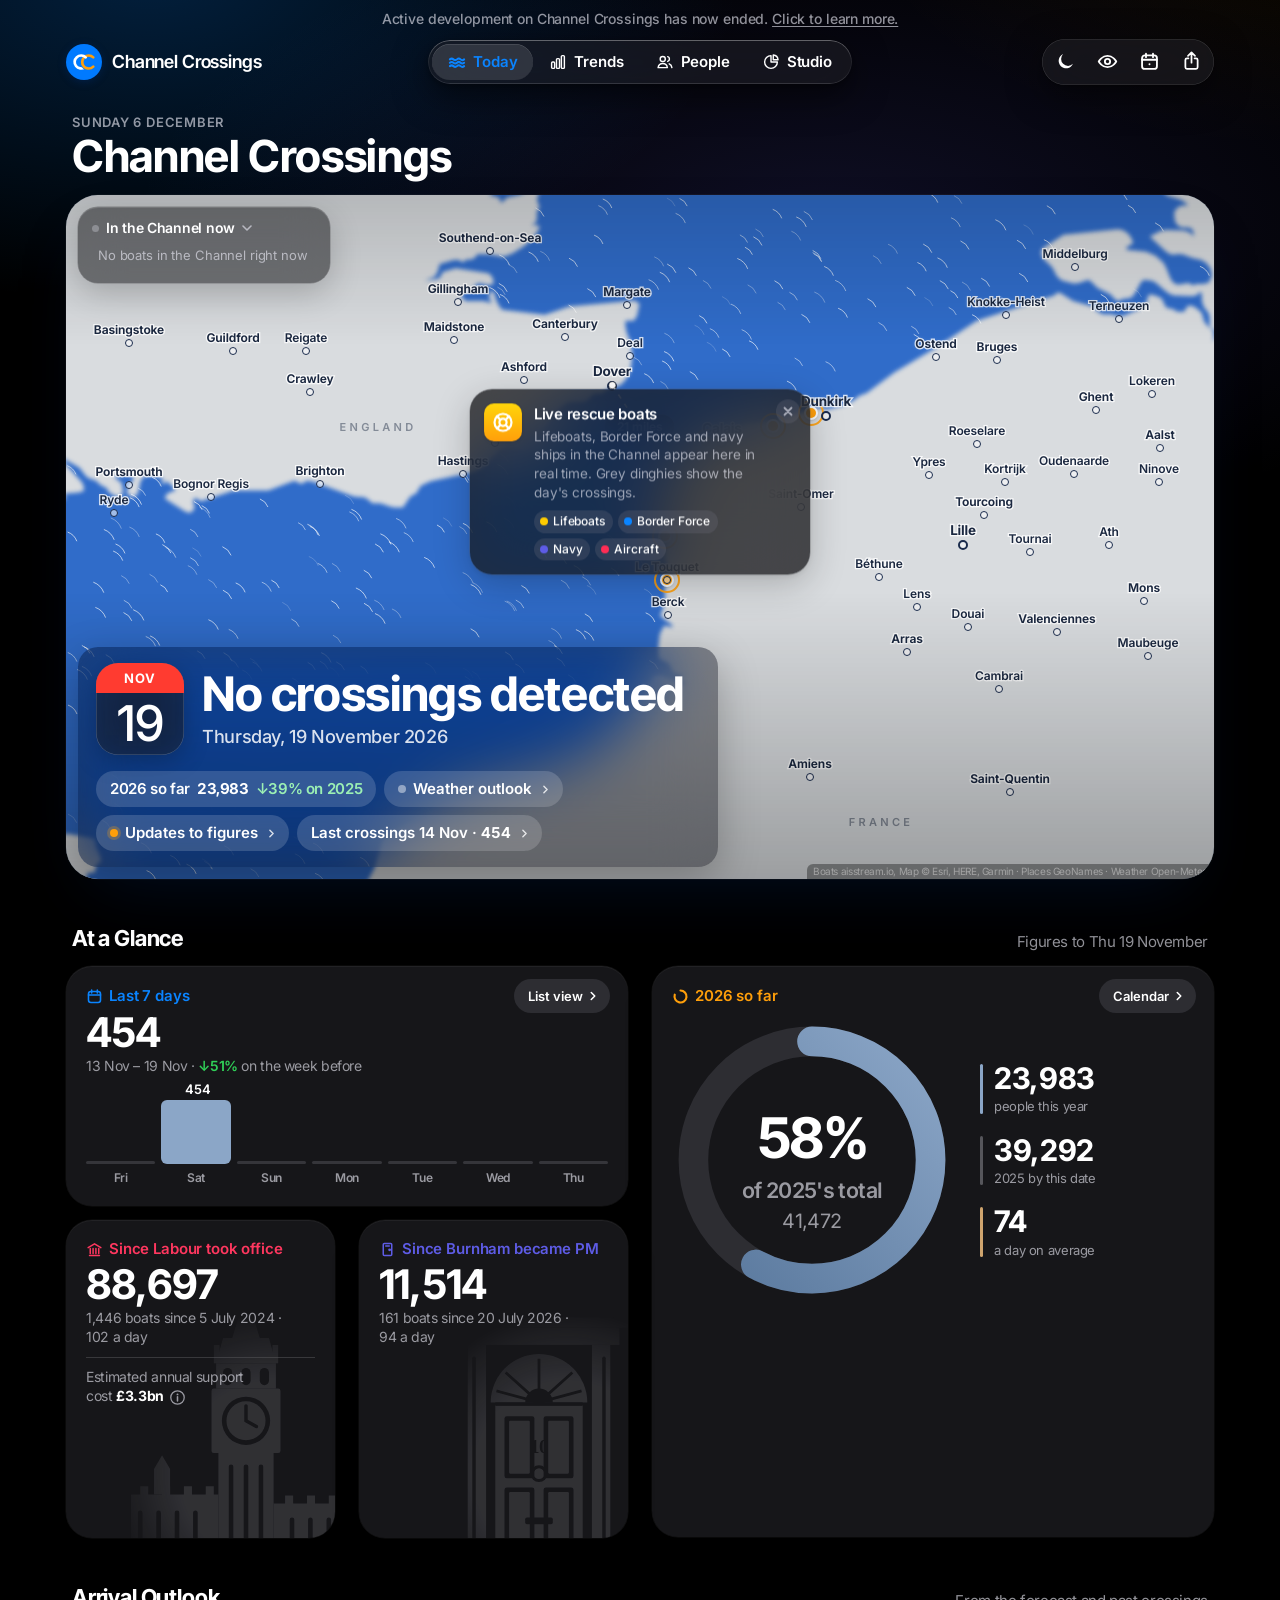
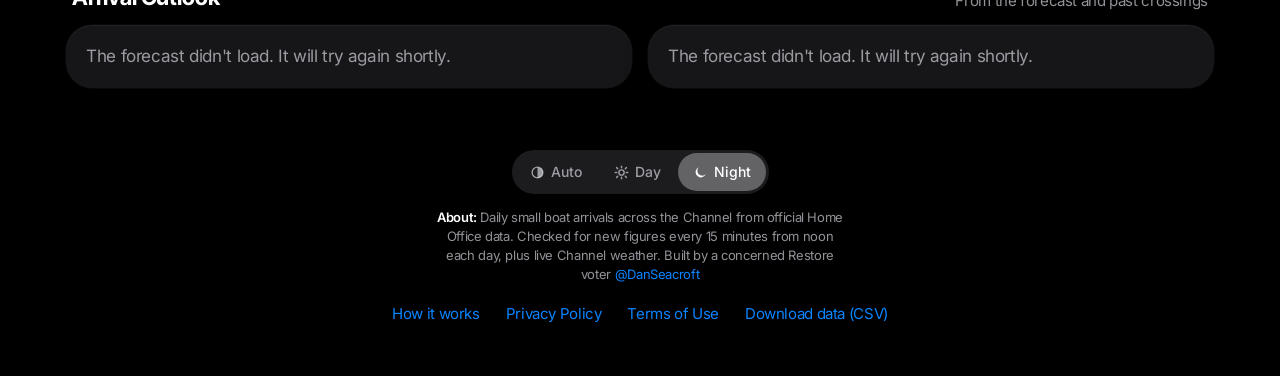
==== index.html @ 235b8d1e "Update crossing figures" ====
<!doctype html>
<html lang="en-GB">
<head>
<meta charset="utf-8">
<meta name="viewport" content="width=device-width,initial-scale=1,viewport-fit=cover">
<meta name="theme-color" content="#F2F2F7" media="(prefers-color-scheme: light)">
<meta name="theme-color" content="#000000" media="(prefers-color-scheme: dark)">
<script>/* Night is the default; Day or Auto only when chosen */
function ccTheme(t){var r=document.documentElement;if(t==="auto")r.removeAttribute("data-theme");else r.setAttribute("data-theme",t);
  var c=t==="auto"?null:(t==="light"?"#F2F2F7":"#000000");document.querySelectorAll('meta[name="theme-color"]').forEach(function(m){if(!m.dataset.c)m.dataset.c=m.content;m.content=c||m.dataset.c;});}
try{var t=localStorage.getItem("cc-theme");ccTheme(t==="light"||t==="auto"?t:"dark")}catch(e){ccTheme("dark")}</script>
<script>/* the figures start downloading straight away, while the rest of the page loads */
try{window.__data=fetch("data.json",{cache:"no-cache"}).then(function(r){if(!r.ok)throw 0;return r.json()});window.__data.catch(function(){})}catch(e){}</script>
<link rel="preload" href="vendor/leaflet/leaflet.js" as="script">
<link rel="preload" href="vendor/inter/inter-latin.woff2" as="font" type="font/woff2" crossorigin>
<link rel="preload" href="vendor/inter-tight/inter-tight-latin.woff2" as="font" type="font/woff2" crossorigin>
<meta name="description" content="No small boat crossings of the Channel were detected on Thu 19 November. 2026 so far: 23,983. Daily Home Office figures, a migrant tracker.">
<meta name="robots" content="max-image-preview:large">
<meta name="format-detection" content="telephone=no">
<meta name="mobile-web-app-capable" content="yes">
<meta name="apple-mobile-web-app-capable" content="yes">
<meta name="apple-mobile-web-app-status-bar-style" content="default">
<meta name="apple-mobile-web-app-title" content="Crossings">
<title>Channel Crossings: Small Boat Crossing Figures &amp; Migrant Tracker</title>
<!-- Link previews on X and other sites. If the domain changes, replace the address everywhere it appears (search for channelcrossings.world, here and in scripts/). -->
<meta property="og:type" content="website">
<meta property="og:site_name" content="Channel Crossings">
<meta property="og:title" content="Channel Crossings: daily small boat arrivals">
<meta property="og:description" content="How many people crossed the Channel in small boats yesterday? Daily Home Office figures, records and live Channel conditions.">
<meta property="og:url" content="https://channelcrossings.world/">
<meta property="og:image" content="https://channelcrossings.world/og-image.png?v=2026-11-19">
<meta property="og:image:width" content="1200">
<meta property="og:image:height" content="630">
<meta property="og:image:alt" content="Channel Crossings logo with the latest daily arrivals figure">
<meta name="twitter:card" content="summary_large_image">
<meta name="twitter:title" content="Channel Crossings: daily small boat arrivals">
<meta name="twitter:description" content="Daily Home Office figures for small boat arrivals, with records and live Channel conditions.">
<meta name="twitter:image" content="https://channelcrossings.world/og-image.png?v=2026-11-19">
<link rel="canonical" href="https://channelcrossings.world/">
<!-- Tells Google this page is a daily dataset. The dates are kept current by scripts/update.py -->
<script type="application/ld+json">
{"@context": "https://schema.org", "@type": "WebSite", "name": "Channel Crossings", "alternateName": "Channel Crossings Tracker", "url": "https://channelcrossings.world/", "inLanguage": "en-GB"}
</script>
<script type="application/ld+json">
{"@context": "https://schema.org", "@type": "Organization", "name": "Channel Crossings", "url": "https://channelcrossings.world/", "logo": "https://channelcrossings.world/icon-512.png"}
</script>
<script type="application/ld+json">
{
  "@context": "https://schema.org",
  "@type": "Dataset",
  "name": "Channel Crossings: daily small boat arrivals to the UK",
  "alternateName": ["Small boat crossing figures", "Channel migrant tracker"],
  "description": "Daily number of people detected crossing the English Channel to the UK in small boats, with boats and uncontrolled landings, from provisional Home Office figures since 2018. Updated every day.",
  "url": "https://channelcrossings.world/",
  "sameAs": "https://www.gov.uk/government/publications/migrants-detected-crossing-the-english-channel-in-small-boats",
  "isBasedOn": "https://www.gov.uk/government/publications/migrants-detected-crossing-the-english-channel-in-small-boats",
  "license": "https://www.nationalarchives.gov.uk/doc/open-government-licence/version/3/",
  "isAccessibleForFree": true,
  "keywords": ["small boat crossings", "Channel crossings", "small boat arrivals", "migrant crossings", "boat crossing figures", "English Channel", "small boats", "migration", "UK", "Home Office", "daily statistics"],
  "creator": {"@type": "Organization", "name": "Channel Crossings", "url": "https://channelcrossings.world/", "email": "x.chancrossings@gmail.com"},
  "temporalCoverage": "2018-01-01/2026-11-19",
  "spatialCoverage": "English Channel, United Kingdom",
  "dateModified": "2026-11-19",
  "distribution": [{"@type": "DataDownload", "encodingFormat": "text/csv", "contentUrl": "https://channelcrossings.world/data.csv"}]
}
</script>
<link rel="icon" href="favicon.svg" type="image/svg+xml">
<link rel="apple-touch-icon" href="apple-touch-icon.png">
<link rel="manifest" href="manifest.webmanifest">
<!-- start talking to the map, tile and weather servers straight away -->
<link rel="preconnect" href="https://server.arcgisonline.com">
<link rel="preconnect" href="https://api.open-meteo.com" crossorigin>
<link rel="preconnect" href="https://marine-api.open-meteo.com" crossorigin>
<!-- Leaflet 1.9.4's styles (only the parts this map uses), written into the page so the first paint never waits on a file -->
<style>
/* Inter for text and Inter Tight for headings and big figures (SIL Open Font License, vendor/): a Helvetica Now look on every device,
   with its spurless G and straight-legged R */
@font-face{font-family:Inter;font-style:normal;font-weight:100 900;font-display:swap;src:url(vendor/inter/inter-latin-ext.woff2) format("woff2");
  unicode-range:U+0100-02AF,U+0304,U+0308,U+0329,U+1E00-1E9F,U+1EF2-1EFF,U+2020,U+20A0-20AB,U+20AD-20C0,U+2113,U+2C60-2C7F,U+A720-A7FF}
@font-face{font-family:Inter;font-style:normal;font-weight:100 900;font-display:swap;src:url(vendor/inter/inter-latin.woff2) format("woff2");
  unicode-range:U+0000-00FF,U+0131,U+0152-0153,U+02BB-02BC,U+02C6,U+02DA,U+02DC,U+0304,U+0308,U+0329,U+2000-206F,U+2074,U+20AC,U+2122,U+2191,U+2193,U+2212,U+2215,U+FEFF,U+FFFD}
@font-face{font-family:"Inter Tight";font-style:normal;font-weight:100 900;font-display:swap;src:url(vendor/inter-tight/inter-tight-latin-ext.woff2) format("woff2");
  unicode-range:U+0100-02BA,U+02BD-02C5,U+02C7-02CC,U+02CE-02D7,U+02DD-02FF,U+0304,U+0308,U+0329,U+1D00-1DBF,U+1E00-1E9F,U+1EF2-1EFF,U+2020,U+20A0-20AB,U+20AD-20C4,U+2113,U+2C60-2C7F,U+A720-A7FF}
@font-face{font-family:"Inter Tight";font-style:normal;font-weight:100 900;font-display:swap;src:url(vendor/inter-tight/inter-tight-latin.woff2) format("woff2");
  unicode-range:U+0000-00FF,U+0131,U+0152-0153,U+02BB-02BC,U+02C6,U+02DA,U+02DC,U+0304,U+0308,U+0329,U+2000-206F,U+20AC,U+2122,U+2191,U+2193,U+2212,U+2215,U+FEFF,U+FFFD}
h1,h2,.lt-title,.inline-title,.hq-t{font-family:"Inter Tight",Inter,"Helvetica Neue",Helvetica,Arial,sans-serif!important;letter-spacing:-.008em!important}   /* headings in Inter Tight, the display cut, which is already tightly spaced */
.leaflet-pane,.leaflet-tile,.leaflet-marker-icon,.leaflet-tile-container,.leaflet-pane>svg,.leaflet-pane>canvas,.leaflet-image-layer,.leaflet-layer{position:absolute;left:0;top:0}.leaflet-container{overflow:hidden}.leaflet-tile,.leaflet-marker-icon{-webkit-user-select:none;-moz-user-select:none;user-select:none;-webkit-user-drag:none}.leaflet-tile::selection{background:transparent}.leaflet-safari .leaflet-tile{image-rendering:-webkit-optimize-contrast}.leaflet-safari .leaflet-tile-container{width:1600px;height:1600px;-webkit-transform-origin:0 0}.leaflet-marker-icon{display:block}.leaflet-container .leaflet-overlay-pane svg{max-width:none !important;max-height:none !important}.leaflet-container .leaflet-marker-pane img,.leaflet-container .leaflet-tile-pane img,.leaflet-container img.leaflet-image-layer,.leaflet-container .leaflet-tile{max-width:none !important;max-height:none !important;width:auto;padding:0}.leaflet-container img.leaflet-tile{mix-blend-mode:plus-lighter}.leaflet-container.leaflet-touch-zoom{-ms-touch-action:pan-x pan-y;touch-action:pan-x pan-y}.leaflet-container.leaflet-touch-drag{-ms-touch-action:pinch-zoom;touch-action:pinch-zoom}.leaflet-container.leaflet-touch-drag.leaflet-touch-zoom{-ms-touch-action:none;touch-action:none}.leaflet-container{-webkit-tap-highlight-color:transparent}.leaflet-container a{-webkit-tap-highlight-color:rgba(51,181,229,0.4)}.leaflet-tile{filter:inherit;visibility:hidden}.leaflet-tile-loaded{visibility:inherit}.leaflet-overlay-pane svg{-moz-user-select:none}.leaflet-pane{z-index:400}.leaflet-tile-pane{z-index:200}.leaflet-overlay-pane{z-index:400}.leaflet-marker-pane{z-index:600}.leaflet-popup-pane{z-index:700}.leaflet-map-pane canvas{z-index:100}.leaflet-map-pane svg{z-index:200}.leaflet-control{position:relative;z-index:800;pointer-events:auto}.leaflet-top,.leaflet-bottom{position:absolute;z-index:1000;pointer-events:none}.leaflet-top{top:0}.leaflet-right{right:0}.leaflet-bottom{bottom:0}.leaflet-left{left:0}.leaflet-control{float:left;clear:both}.leaflet-right .leaflet-control{float:right}.leaflet-top .leaflet-control{margin-top:10px}.leaflet-bottom .leaflet-control{margin-bottom:10px}.leaflet-left .leaflet-control{margin-left:10px}.leaflet-right .leaflet-control{margin-right:10px}.leaflet-fade-anim .leaflet-popup{opacity:0;-webkit-transition:opacity 0.2s linear;-moz-transition:opacity 0.2s linear;transition:opacity 0.2s linear}.leaflet-fade-anim .leaflet-map-pane .leaflet-popup{opacity:1}.leaflet-zoom-animated{-webkit-transform-origin:0 0;-ms-transform-origin:0 0;transform-origin:0 0}svg.leaflet-zoom-animated{will-change:transform}.leaflet-zoom-anim .leaflet-zoom-animated{-webkit-transition:-webkit-transform 0.25s cubic-bezier(0,0,0.25,1);-moz-transition:-moz-transform 0.25s cubic-bezier(0,0,0.25,1);transition:transform 0.25s cubic-bezier(0,0,0.25,1)}.leaflet-zoom-anim .leaflet-tile,.leaflet-pan-anim .leaflet-tile{-webkit-transition:none;-moz-transition:none;transition:none}.leaflet-zoom-anim .leaflet-zoom-hide{visibility:hidden}.leaflet-interactive{cursor:pointer}.leaflet-grab{cursor:grab}.leaflet-popup-pane,.leaflet-control{cursor:auto}.leaflet-dragging .leaflet-grab,.leaflet-dragging .leaflet-grab .leaflet-interactive{cursor:move;cursor:grabbing}.leaflet-marker-icon,.leaflet-image-layer,.leaflet-pane>svg path,.leaflet-tile-container{pointer-events:none}.leaflet-marker-icon.leaflet-interactive,.leaflet-image-layer.leaflet-interactive,.leaflet-pane>svg path.leaflet-interactive,svg.leaflet-image-layer.leaflet-interactive path{pointer-events:auto}.leaflet-container{background:#ddd;outline-offset:1px}.leaflet-container a{color:#0078A8}.leaflet-container{font-family:"Helvetica Neue",Arial,Helvetica,sans-serif;font-size:0.75rem;line-height:1.5}.leaflet-container .leaflet-control-attribution{background:rgba(255,255,255,0.8);margin:0}.leaflet-control-attribution{padding:0 5px;color:#333;line-height:1.4}.leaflet-control-attribution a{text-decoration:none}.leaflet-control-attribution a:hover,.leaflet-control-attribution a:focus{text-decoration:underline}.leaflet-attribution-flag{display:inline !important;vertical-align:baseline !important;width:1em;height:0.6669em}.leaflet-touch .leaflet-control-attribution{box-shadow:none}.leaflet-popup{position:absolute;text-align:center;margin-bottom:20px}.leaflet-popup-content-wrapper{padding:1px;text-align:left;border-radius:12px}.leaflet-popup-content{margin:13px 24px 13px 20px;line-height:1.3;font-size:1.08333em;min-height:1px}.leaflet-popup-content p{margin:1.3em 0}.leaflet-popup-tip-container{width:40px;height:20px;position:absolute;left:50%;margin-top:-1px;margin-left:-20px;overflow:hidden;pointer-events:none}.leaflet-popup-tip{width:17px;height:17px;padding:1px;margin:-10px auto 0;pointer-events:auto;-webkit-transform:rotate(45deg);-moz-transform:rotate(45deg);-ms-transform:rotate(45deg);transform:rotate(45deg)}.leaflet-popup-content-wrapper,.leaflet-popup-tip{background:white;color:#333;box-shadow:0 3px 14px rgba(0,0,0,0.4)}.leaflet-container a.leaflet-popup-close-button{position:absolute;top:0;right:0;border:none;text-align:center;width:24px;height:24px;font:16px/24px Tahoma,Verdana,sans-serif;color:#757575;text-decoration:none;background:transparent}.leaflet-container a.leaflet-popup-close-button:hover,.leaflet-container a.leaflet-popup-close-button:focus{color:#585858}.leaflet-popup-scrolled{overflow:auto}</style>
<style>
/* ------------------------------------------------------------ tokens (Apple system colours) */
:root{
  color-scheme:light;
  --bg:#F2F2F7; --card:#FFFFFF; --card2:#F7F7FA; --fill:rgba(118,118,128,.12); --fill2:rgba(118,118,128,.2);
  --label:#000; --label2:rgba(60,60,67,.72); --label3:rgba(60,60,67,.36); --sep:rgba(60,60,67,.18);
  --blue:#007AFF; --green:#34C759; --green-t:#248A3D; --orange:#FF9500; --red:#FF3B30; --red-t:#D70015; --indigo:#5856D6; --teal:#30B0C7; --pink:#FF2D55;
  --shadow:0 1px 2px rgba(0,0,0,.04),0 8px 28px rgba(0,0,0,.07); --glare:rgba(0,122,255,.05); --sea3:#1B64A8; --cloud:#E3E8EF; --cloud-edge:#AEB7C4;
  --seg-on:#FFFFFF; --orange-t:#C93400; --heat1:#D3DBE5; --heat2:#9FB1C6; --heat3:#6681A2; --heat4:#2F4B6E;   /* pressed button, orange text, the four shades of the year in squares */
  --age1:#CDD1DB; --age2:#A9AFBF; --age3:#868DA2; --age4:#636A84;
  --viz1:#2F4B6E; --viz1b:#7590B1; --viz2:#A8763C; --viz2b:#C9A06A; --viz3:#4D7A82; --viz4:#8F4F5E;   /* the graphs: a sober palette of slate navy, ochre, teal and rose */   /* the age bands in Who Is Crossing, youngest lightest */
  --font:Inter,"Helvetica Neue",Helvetica,Arial,sans-serif;
  --round:var(--font);
}
@media (prefers-color-scheme:dark){:root:not([data-theme="light"]){
  color-scheme:dark;
  --bg:#000; --card:#1C1C1E; --card2:#232326; --fill:rgba(118,118,128,.24); --fill2:rgba(118,118,128,.32);
  --label:#fff; --label2:rgba(235,235,245,.62); --label3:rgba(235,235,245,.3); --sep:rgba(84,84,88,.55);
  --blue:#0A84FF; --green:#30D158; --green-t:#30D158; --orange:#FF9F0A; --red:#FF453A; --red-t:#FF453A; --indigo:#5E5CE6; --teal:#40C8E0; --pink:#FF375F;
  --shadow:0 1px 2px rgba(0,0,0,.4),0 8px 28px rgba(0,0,0,.45); --glare:rgba(255,255,255,.075); --sea3:#061A30; --cloud:#C7C7CC; --cloud-edge:rgba(255,255,255,0);
  --seg-on:#636366; --orange-t:#FF9F0A; --heat1:#26364A; --heat2:#3B5472; --heat3:#5E7FA6; --heat4:#9DB6D3;
  --age1:#4C546B; --age2:#6B738B; --age3:#9097AE; --age4:#B7BCCB;
  --viz1:#8BA6C7; --viz1b:#58779C; --viz2:#CFA46E; --viz2b:#9A6F3E; --viz3:#86B2B8; --viz4:#C4909C;
}}
:root[data-theme="dark"]{
  color-scheme:dark;
  --bg:#000; --card:#1C1C1E; --card2:#232326; --fill:rgba(118,118,128,.24); --fill2:rgba(118,118,128,.32);
  --label:#fff; --label2:rgba(235,235,245,.62); --label3:rgba(235,235,245,.3); --sep:rgba(84,84,88,.55);
  --blue:#0A84FF; --green:#30D158; --green-t:#30D158; --orange:#FF9F0A; --red:#FF453A; --red-t:#FF453A; --indigo:#5E5CE6; --teal:#40C8E0; --pink:#FF375F;
  --shadow:0 1px 2px rgba(0,0,0,.4),0 8px 28px rgba(0,0,0,.45); --glare:rgba(255,255,255,.075); --sea3:#061A30; --cloud:#C7C7CC; --cloud-edge:rgba(255,255,255,0);
  --seg-on:#636366; --orange-t:#FF9F0A; --heat1:#26364A; --heat2:#3B5472; --heat3:#5E7FA6; --heat4:#9DB6D3;
  --age1:#4C546B; --age2:#6B738B; --age3:#9097AE; --age4:#B7BCCB;
  --viz1:#8BA6C7; --viz1b:#58779C; --viz2:#CFA46E; --viz2b:#9A6F3E; --viz3:#86B2B8; --viz4:#C4909C;
}
*{box-sizing:border-box}
[hidden]{display:none!important}
html{-webkit-text-size-adjust:100%;text-size-adjust:100%;font-size:17px;scroll-behavior:smooth}
@supports (font: -apple-system-body) and (-webkit-touch-callout: none){html{font:-apple-system-body}}
body{margin:0;background:var(--bg);color:var(--label);font:1rem/1.35 var(--font);letter-spacing:-.022em;-webkit-font-smoothing:antialiased;-moz-osx-font-smoothing:grayscale;text-rendering:optimizeLegibility;font-kerning:normal;font-optical-sizing:auto;-webkit-tap-highlight-color:transparent}
a{color:var(--blue);text-decoration:none}
.num{font-variant-numeric:tabular-nums}
.sr{position:absolute;width:1px;height:1px;overflow:hidden;clip:rect(0 0 0 0);white-space:nowrap}
button,input,select,textarea{font:inherit;font-family:var(--font)}
.leaflet-container,.leaflet-container *{font-family:var(--font)}
:focus-visible{outline:2px solid var(--blue);outline-offset:2px;border-radius:8px}


/* ------------------------------------------------------------ hero: the live Channel */
/* the Channel is a card in the same column as the boxes below it */
.hero{position:relative;overflow:hidden;background:var(--sea3);isolation:isolate}   /* its size, radius and shadow: main .hero, below */
.hero-map{position:absolute;inset:0;will-change:transform}
.hero-map > svg{position:absolute;inset:0;width:100%;height:100%;display:block}
/* the live weather map (Leaflet), in the style of Ventusky: a light grey map, the sea shaded by wave height, the rain over it, and the waves moving in white */
#lmap{position:absolute;inset:0;background:#D9DCDF;font:inherit}
.wx-heat{mix-blend-mode:multiply;opacity:.96}   /* rich colours, multiplied so the map (coast, borders, roads) still shows through, as on Ventusky */
.wx-heat.soft{filter:blur(2px)}   /* waves: the readings blended smoothly */
.wx-rain{opacity:.9}   /* rain over the waves and the land, see-through so the coast and towns still show */
.wx-canvas{position:absolute;left:0;top:0;pointer-events:none}
.leaflet-wx-pane,.leaflet-labels-pane{pointer-events:none}
#map .boat{pointer-events:auto}
#lmap .leaflet-control-attribution{background:rgba(0,0,0,.35);color:rgba(255,255,255,.7);font-size:10px;line-height:1.5;padding:0 6px;border-radius:6px 0 0 0}
#lmap .leaflet-control-attribution a{color:inherit}
.am-x{width:28px;height:28px;border:0;border-radius:50%;background:rgba(255,255,255,.14);color:rgba(255,255,255,.75);display:grid;place-items:center;cursor:pointer}
.am-x svg{width:9px;height:9px}
/* place names in the style of Apple Maps: Inter, a ring for each town, bigger places bolder, names centred above.
   Each name sits on an even, rounded white halo drawn behind the letters, and the text is smoothed and drawn at exact sizes */
.am-town,.am-area{pointer-events:none;white-space:nowrap;font-family:var(--font);-webkit-font-smoothing:antialiased;-moz-osx-font-smoothing:grayscale;text-rendering:geometricPrecision;font-kerning:normal;font-optical-sizing:auto;font-synthesis:none}
.am-town i{position:absolute;left:-4px;top:-4px;width:8px;height:8px;border-radius:50%;border:1.6px solid #1A2B4C;background:rgba(255,255,255,.55)}
.am-town span{position:absolute;left:0;bottom:7px;transform:translateX(-50%);color:#1B2840;font:600 12px/1 var(--font);letter-spacing:-.01em;
  -webkit-text-stroke:2.6px rgba(255,255,255,.8);paint-order:stroke fill;stroke-linejoin:round;text-shadow:0 0 4px rgba(255,255,255,.3)}
.am-town.r1 span{font-weight:700;font-size:13.5px;letter-spacing:-.015em}
.am-town.r1 i{width:10px;height:10px;left:-5px;top:-5px;border-width:2px}
.am-town.r2 span{font-weight:650}
.am-town.r4 span,.am-town.r5 span{font-weight:550;font-size:11px;bottom:6px;color:#2A3650}
.am-town.r4 i,.am-town.r5 i{width:6px;height:6px;left:-3px;top:-3px;border-width:1.4px}
.am-town.cape i{border-color:#FF9F0A}
.am-area span{position:absolute;left:0;top:0;transform:translate(-50%,-50%)}
.am-area.land span{font:600 11px/1 var(--font);letter-spacing:.3em;color:rgba(27,40,64,.45)}
.am-area.sea span{font:500 12.5px/1 var(--font);letter-spacing:.14em;color:rgba(255,255,255,.78);text-shadow:0 1px 2px rgba(10,30,80,.3)}   /* water in light, airy letters, as Apple Maps names seas */
/* main launch beaches: soft pulsing rings on the French coast */
.am-launch{pointer-events:auto;cursor:pointer}
.am-launch i,.am-launch b{position:absolute;border-radius:50%}
.am-launch i{inset:8px;background:#FF9F0A;box-shadow:0 0 0 2px rgba(255,255,255,.9),0 1px 4px rgba(0,0,0,.5)}
.am-launch b{inset:0;border:2px solid rgba(255,159,10,.9);animation:launchPing 2.4s ease-out infinite}
@keyframes launchPing{from{transform:scale(.4);opacity:1}to{transform:scale(1.5);opacity:0}}
@media (prefers-reduced-motion:reduce){.am-launch b{opacity:.5}}
.am-launch-tip{font:500 12px/1.35 var(--font);border-radius:10px;padding:7px 10px;width:200px;white-space:normal}
/* lifeboats, Border Force, navy and rescue aircraft, from live AIS (vessels.json): a dot, with an arrow for the way it's heading */
.am-ves{pointer-events:auto;cursor:pointer}
.am-ves svg{position:absolute;inset:0;width:100%;height:100%;overflow:visible;filter:drop-shadow(0 1px 2px rgba(0,0,0,.45));transition:transform .3s}
.am-ves:hover svg{transform:scale(1.18)}
.am-ves .hull{fill:var(--c);stroke:#fff;stroke-width:1.6;stroke-linejoin:round}
.am-ves .deck{fill:#fff;opacity:.9}
.am-ves .wake{fill:none;stroke:#fff;stroke-width:1.4;stroke-linecap:round;opacity:.55}
/* "In the Channel now": the live vessels listed down the left of the map, only while there are some */
.ves-list{position:absolute;z-index:3;width:252px;max-height:calc(100% - 230px);display:flex;flex-direction:column;color:var(--label);font-size:.765rem;line-height:1.3;letter-spacing:-.01em;overflow:hidden;
  background:color-mix(in srgb,var(--card) 55%,transparent);-webkit-backdrop-filter:blur(22px) saturate(180%);backdrop-filter:blur(22px) saturate(180%);box-shadow:inset 0 1px 0 rgba(255,255,255,.12),0 0 0 .5px var(--sep),0 10px 32px rgba(0,0,0,.2);animation:vlIn .45s cubic-bezier(.2,.9,.3,1.12) both;transition:top .3s}
@keyframes vlIn{from{opacity:0;transform:translateX(-12px)}}
.ves-list .vl-h{all:unset;box-sizing:border-box;width:100%;display:flex;align-items:center;gap:7px;padding:12px 14px 8px;cursor:pointer}
.ves-list .vl-h:focus-visible{outline:2px solid var(--blue);outline-offset:-3px;border-radius:20px}
.ves-list .vl-chev{width:10px;height:6px;color:var(--label2);transition:transform .25s}
.ves-list.folded .vl-chev{transform:rotate(-90deg)}
.ves-list.folded .vl-h{padding-bottom:12px}
.ves-list.folded ul{display:none}
.ves-list .vl-none{padding:2px 14px 13px;color:var(--label2);font-size:.765rem}
.ves-list.none .vl-h i{background:var(--label3);box-shadow:none;animation:none}   /* nothing out there: the live dot rests grey */
.ves-list.none .vl-h span{display:none}
.ves-list .vl-h i{width:7px;height:7px;border-radius:50%;background:#30D158;box-shadow:0 0 0 3px rgba(48,209,88,.25);animation:pulse 1.6s ease-in-out infinite}
.ves-list .vl-h b{font-size:.824rem;font-weight:600;letter-spacing:-.02em}
.ves-list .vl-h span{margin-left:auto;margin-right:2px;min-width:20px;padding:1px 7px;border-radius:99px;background:var(--fill);color:var(--label2);font-weight:600;font-size:.706rem;text-align:center;font-variant-numeric:tabular-nums}
.ves-list ul{list-style:none;margin:0;padding:0 6px 6px;overflow-y:auto;overscroll-behavior:contain}
.ves-list li button{all:unset;box-sizing:border-box;width:100%;display:grid;grid-template-columns:30px 1fr auto;gap:10px;align-items:center;padding:7px 8px;border-radius:12px;cursor:pointer}
.ves-list li + li button{position:relative}
.ves-list li + li button::before{content:"";position:absolute;left:48px;right:8px;top:0;border-top:.5px solid var(--sep)}
.ves-list li button:hover,.ves-list li button:focus-visible{background:var(--fill)}
.ves-list li button:hover::before,.ves-list li:has(button:hover) + li button::before{opacity:0}
.ves-list li button:focus-visible{outline:2px solid var(--blue);outline-offset:-2px}
.ves-list .vl-ic{width:30px;height:30px;border-radius:8px;display:grid;place-items:center;background:var(--c)}
.ves-list .vl-ic svg{width:10px;height:19px;transform:rotate(45deg)}
.ves-list .vl-t{min-width:0}
.ves-list .vl-t b{display:block;font-weight:600;font-size:.794rem;overflow:hidden;text-overflow:ellipsis;white-space:nowrap}
.ves-list .vl-t span,.ves-list .vl-ago{color:var(--label2);font-size:.706rem}
.ves-list .vl-ago{font-variant-numeric:tabular-nums}
.ves-list .old{opacity:.55}
@media (max-width:599px){.ves-list{width:min(240px,calc(100% - 24px));max-height:210px}}
/* the vessel card on hover or tap: frosted, like the weather readings */
#lmap .am-ves-tip{padding:12px 14px;width:256px;white-space:normal;border:0;border-radius:16px;color:var(--label);font:.765rem/1.35 var(--font);letter-spacing:-.01em;
  background:color-mix(in srgb,var(--card) 90%,transparent);-webkit-backdrop-filter:blur(24px) saturate(180%);backdrop-filter:blur(24px) saturate(180%);box-shadow:var(--shadow),0 0 0 .5px var(--sep)}
#lmap .am-ves-tip::before{display:none}
.am-ves-tip .vt-h{display:grid;grid-template-columns:auto 1fr;gap:10px;align-items:center}
.am-ves-tip .vt-ic{width:34px;height:34px;border-radius:9px;display:grid;place-items:center;background:var(--c)}
.am-ves-tip .vt-ic svg{width:12px;height:22px;transform:rotate(45deg)}
.am-ves-tip b{display:block;font-size:.882rem;font-weight:600;letter-spacing:-.02em;overflow:hidden;text-overflow:ellipsis;white-space:nowrap}
.am-ves-tip .vt-h span{color:var(--label2)}
.am-ves-tip .vt-stats{display:grid;grid-template-columns:repeat(3,minmax(0,1fr));gap:6px;margin:10px 0 8px}
.am-ves-tip .vt-stats div{background:var(--fill);border-radius:10px;padding:6px 8px}
.am-ves-tip .vt-stats span{display:block;font-size:.647rem;font-weight:600;color:var(--label2);text-transform:uppercase;letter-spacing:.02em}
.am-ves-tip .vt-stats em{font:600 1rem/1.2 var(--round);font-style:normal;font-variant-numeric:tabular-nums}
.am-ves-tip .vt-stats small{color:var(--label2);font-size:.647rem;white-space:nowrap}
.am-ves-tip p{margin:0;color:var(--label2);font-size:.706rem}
.am-ves.old{opacity:.5}
/* the tip in the middle of the map, once per visitor: live boats appear here, the grey dinghies are the day's crossings */
.live-tip{position:absolute;z-index:4;left:50%;top:clamp(170px,42%,50%);transform:translate(-50%,-50%);width:min(340px,calc(100% - 32px));display:grid;grid-template-columns:auto 1fr;gap:12px;padding:14px 40px 14px 14px;border-radius:22px;color:var(--label);font-size:.794rem;line-height:1.38;letter-spacing:-.01em;
  background:color-mix(in srgb,var(--card) 78%,transparent);-webkit-backdrop-filter:blur(30px) saturate(180%);backdrop-filter:blur(30px) saturate(180%);box-shadow:0 0 0 .5px var(--sep),0 10px 36px rgba(0,0,0,.22),0 2px 6px rgba(0,0,0,.08);animation:ltIn .55s cubic-bezier(.2,.9,.3,1.15) .6s both}
@keyframes ltIn{from{opacity:0;transform:translate(-50%,-50%) scale(.92)}}
.live-tip.out{animation:ltOut .22s ease-in both}
@keyframes ltOut{to{opacity:0;transform:translate(-50%,-50%) scale(.95)}}
@media (prefers-reduced-motion:reduce){.live-tip,.live-tip.out{animation-duration:.01s}}
.live-tip .lt-ic{width:38px;height:38px;border-radius:10px;display:grid;place-items:center;background:linear-gradient(180deg,#FFD60A,#FF9F0A);box-shadow:inset 0 0 0 .5px rgba(0,0,0,.08),0 1px 3px rgba(0,0,0,.15)}
.live-tip .lt-ic svg{width:24px;height:24px}
.live-tip h3{margin:1px 0 2px;font-size:.882rem;font-weight:600;letter-spacing:-.02em}
.live-tip p{margin:0;color:var(--label2)}
.live-tip ul{list-style:none;margin:9px 0 0;padding:0;display:flex;flex-wrap:wrap;gap:5px}
.live-tip li{display:inline-flex;align-items:center;gap:5px;padding:3px 8px 3px 6px;border-radius:99px;background:var(--fill);font-size:.706rem;font-weight:500;color:var(--label)}
.live-tip li i{width:8px;height:8px;border-radius:50%;background:var(--c)}
.live-tip button{position:absolute;top:10px;right:10px;appearance:none;border:0;background:var(--fill);color:var(--label2);width:24px;height:24px;border-radius:50%;padding:0;cursor:pointer;display:grid;place-items:center}
.live-tip button svg{width:10px;height:10px}
.live-tip button::after{content:"";position:absolute;inset:-10px}   /* a finger-sized target */
.live-tip button:hover{background:var(--fill2)}
.live-tip button:focus-visible{outline:2px solid var(--blue);outline-offset:2px}
.mp-key{display:grid;grid-template-columns:repeat(2,9px);gap:4px;padding:4px 0 0 5px}

.am-ves.rescue,.lv-rescue{--c:#FFCC00}.am-ves.border,.lv-border{--c:#0A84FF}.am-ves.navy,.lv-navy{--c:#5E5CE6}.am-ves.aircraft,.lv-aircraft{--c:#FF2D55}
.mp-key i{width:9px;height:9px;border-radius:50%;background:var(--c);box-shadow:0 0 0 1.5px rgba(255,255,255,.9)}
/* with a mouse: the rain, wave height or temperature under the pointer */
.am-hover{position:absolute;z-index:4;left:0;top:0;pointer-events:none;display:flex;align-items:center;gap:7px;padding:6px 11px 6px 8px;border-radius:999px;white-space:nowrap;
  font:600 .824rem/1 var(--font);font-variant-numeric:tabular-nums;background:rgba(255,255,255,.94);color:#1A2B4C;box-shadow:0 0 0 .5px rgba(0,0,0,.08),0 4px 14px rgba(0,0,0,.18);transition:opacity .15s}
.am-hover.off{opacity:0}
.am-hover b{font-size:1rem;font-weight:700;letter-spacing:-.01em}
.am-hover small{font-weight:600;opacity:.7}
.am-hover .sw{width:12px;height:12px;border-radius:50%;box-shadow:inset 0 0 0 .5px rgba(0,0,0,.2)}
/* phones: the sheet a tap brings up */
.am-sheet{position:absolute;z-index:6;left:10px;right:10px;bottom:calc(10px + env(safe-area-inset-bottom,0px));padding:16px 16px 14px;border-radius:24px;color:var(--label);
  background:color-mix(in srgb,var(--card) 94%,transparent);-webkit-backdrop-filter:blur(28px) saturate(180%);backdrop-filter:blur(28px) saturate(180%);box-shadow:0 -2px 30px rgba(0,0,0,.3),0 0 0 .5px var(--sep)}
.am-sheet.in{animation:sheetUp .38s cubic-bezier(.2,.9,.25,1) both}
@keyframes sheetUp{from{transform:translateY(110%)}}
.am-grab{position:absolute;top:6px;left:50%;width:36px;height:5px;margin-left:-18px;border-radius:3px;background:var(--label3)}
.am-sheet .am-x{position:absolute;top:12px;right:12px;background:var(--fill);color:var(--label2)}
.am-sheet-in{font:.824rem/1.35 var(--font);padding-right:30px}
.am-sheet .am-sheet-in .wp-stats{margin-right:-30px}
.am-sheet .in-sheet{font:inherit}.am-sheet .in-sheet .vt-stats{margin-right:-30px}
/* the dropped pin where you tap */
.am-pin{pointer-events:none}
.am-pin i{position:absolute;left:3px;top:0;width:16px;height:16px;border-radius:50%;background:#FF3B30;box-shadow:inset 0 -2px 4px rgba(0,0,0,.25),0 2px 6px rgba(0,0,0,.4);animation:pinDrop .35s cubic-bezier(.3,1.5,.5,1) both}
.am-pin i::after{content:"";position:absolute;left:5px;top:5px;width:6px;height:6px;border-radius:50%;background:#fff}
.am-pin b{position:absolute;left:10px;top:15px;width:2px;height:13px;border-radius:1px;background:linear-gradient(#8E8E93,#C7C7CC)}
.am-pin s{position:absolute;left:7px;top:26px;width:8px;height:4px;border-radius:50%;background:rgba(0,0,0,.4);filter:blur(1px)}
@keyframes pinDrop{from{transform:translateY(-22px);opacity:0}}
/* tap the map: the weather at that spot */
#lmap .wx-pt .leaflet-popup-content-wrapper{border-radius:16px;background:color-mix(in srgb,var(--card) 80%,transparent);-webkit-backdrop-filter:blur(24px) saturate(180%);backdrop-filter:blur(24px) saturate(180%);color:var(--label);box-shadow:var(--shadow),0 0 0 .5px var(--sep)}
#lmap .wx-pt .leaflet-popup-tip{background:color-mix(in srgb,var(--card) 80%,transparent)}
#lmap .wx-pt .leaflet-popup-content{margin:12px 14px;width:236px!important;font:.765rem/1.35 var(--font)}
.wx-pt b.pt-h{display:block;font-size:1.06rem;letter-spacing:-.02em;margin:0}
.wx-pt .pt-lv{display:block;font-weight:700;font-size:.824rem;margin-top:6px}
.wx-pt .pt-sub{display:block;color:var(--label2);font-size:.706rem;margin-top:1px}
.wx-pt .wp-stats{margin:8px 0 0;gap:5px}
.wx-pt .wp-stats div{padding:6px 8px}
.wx-pt .wp-stats b{font-size:1rem}
.hero::after{content:"";position:absolute;inset:0;z-index:1;pointer-events:none;background:linear-gradient(to bottom,rgba(0,0,0,.16) 0,rgba(0,0,0,0) 22%,rgba(0,0,0,0) 58%,rgba(0,0,0,.28) 100%)}   /* darker at the top and bottom, so white text reads over the light map */
.hero-in{position:absolute;z-index:2;color:#fff}
.hero-chips > *{pointer-events:auto}
/* across the top of the map: breaking news, which flashes when a story comes in, and from 12:00 UK time
   until the new figures are in, the daily update. When both are on they take turns in the same strip. */
.map-news{position:absolute;z-index:4;display:flex;align-items:center;gap:10px;color:#fff;overflow:hidden;isolation:isolate;animation:mnDrop .5s cubic-bezier(.2,.9,.3,1.12) both}
@keyframes mnDrop{from{transform:translateY(-130%);opacity:0}}
.map-news::after{content:"";position:absolute;inset:0;z-index:-1;background:#FF3B30;opacity:0;pointer-events:none}
.map-news.flash::after{animation:mnBlink 1s ease-in-out .4s 4}
@keyframes mnBlink{0%,100%{opacity:0}45%{opacity:.55}}
/* the two slides sit on top of each other, so the strip stays the same height as they swap */
.mn-slides{flex:1;min-width:0;display:grid}
.mn-slide{grid-area:1/1;min-width:0;display:flex;align-items:center;gap:10px}
.mn-slide.off{visibility:hidden}
.mn-slide.off.leave{animation:mnOut .35s ease-in both}
.mn-slide.in{animation:mnIn .5s cubic-bezier(.2,.9,.3,1) .12s both}
@keyframes mnOut{from{visibility:visible}to{transform:translateY(-80%);opacity:0;visibility:hidden}}
.mn-tag{flex:none;display:inline-flex;align-items:center;gap:6px;padding:5px 10px 5px 8px;border-radius:999px;background:#FF3B30;font:700 .647rem/1 var(--font);letter-spacing:.06em;text-transform:uppercase}
.mn-tag i{position:relative;width:7px;height:7px;border-radius:50%;background:#fff}
.mn-tag i::after{content:"";position:absolute;inset:0;border-radius:50%;background:#fff;animation:nbPing 1.6s ease-out infinite}
@keyframes nbPing{from{transform:scale(1);opacity:.8}to{transform:scale(2.8);opacity:0}}
.mn-fig .mn-tag{background:#0A84FF;padding-left:6px}
.mn-stage{flex:1;min-width:0;display:flex;align-items:baseline;gap:10px}
.mn-stage.in{animation:mnIn .45s cubic-bezier(.2,.9,.3,1) both}
@keyframes mnIn{from{transform:translateY(70%);opacity:0}}
.mn-head{min-width:0;white-space:nowrap;overflow:hidden;text-overflow:ellipsis;color:#fff;text-decoration:none;font:600 .941rem/1.3 var(--font);letter-spacing:-.02em}
button.mn-head{border:0;background:none;padding:0;text-align:left;cursor:pointer;touch-action:manipulation}
.mn-head:hover{text-decoration:underline}
.mn-head:focus-visible{outline:2px solid #fff;outline-offset:2px;border-radius:4px}
.mn-meta{flex:none;font-size:.765rem;color:rgba(255,255,255,.7);white-space:nowrap}
.mn-count{flex:none;font-size:.706rem;font-weight:600;color:rgba(255,255,255,.7);font-variant-numeric:tabular-nums}
.mn-close{position:relative;flex:none;width:32px;height:32px;border:0;border-radius:50%;background:rgba(255,255,255,.14);color:#fff;display:grid;place-items:center;cursor:pointer;touch-action:manipulation}
.mn-close svg{width:9px;height:9px}
@media (max-width:600px){.mn-slide{flex-wrap:wrap;row-gap:6px}.mn-tag{margin:3px 0}.mn-count{margin:0 36px 0 auto}
  .mn-close{position:absolute;top:8px;right:8px;width:28px;height:28px}.mn-stage{order:3;flex-basis:100%;flex-direction:column;gap:2px;padding:0 2px}
  .mn-head{white-space:normal;display:-webkit-box;-webkit-line-clamp:2;-webkit-box-orient:vertical;font-size:.882rem;min-height:2.6em}.mn-meta{white-space:nowrap}.mn-more{display:none}}   /* one line or two, the strip stays the same height */
/* "new figures incoming": a ring that sweeps round, its arc stretching and shrinking like a download in progress */
.fig-ring{flex:none;width:13px;height:13px;fill:none;stroke:currentColor;stroke-width:3.4;stroke-linecap:round;animation:spin 1.8s linear infinite}
.fig-ring .tr{opacity:.32}
/* at weekends the figures can be hours or days late, so no spinner, just a note */
.wkend .fig-ring{display:none}
.fu-wkend{display:none}
.wkend .fu-wkend{display:block}
.wkend .fu-wkday{display:none}
.fig-ring .arc{stroke-dasharray:4 100;animation:ringArc 1.5s ease-in-out infinite}
@keyframes ringArc{0%{stroke-dasharray:4 100;stroke-dashoffset:0}50%{stroke-dasharray:62 100;stroke-dashoffset:-14}100%{stroke-dasharray:4 100;stroke-dashoffset:-96}}
@media (prefers-reduced-motion:reduce){.fig-ring .arc{stroke-dasharray:30 100}}
/* the figures chip: "Updates to figures" with a green dot; from 12:00 until the new figures are in, a download ring and
   "Downloading new figures" instead */
.chip-fu .fig-ring,.chip-fu.dl > i{display:none}
.chip-fu.dl .fig-ring{display:block}
.chip-fu.stale > i{background:var(--orange);box-shadow:0 0 0 3px rgba(255,159,10,.25)}
.kicker{font:600 .824rem/1.2 var(--font);letter-spacing:.02em;text-transform:uppercase;opacity:.85;text-shadow:0 1px 8px rgba(0,0,0,.4)}
/* the latest day as a calendar tile, as in On This Day */
.hero-quiet{display:flex;align-items:center;gap:18px}
.hero-quiet .cal{width:88px;height:92px;background:rgba(28,28,30,.4);-webkit-backdrop-filter:blur(18px) saturate(160%);backdrop-filter:blur(18px) saturate(160%);box-shadow:inset 0 0 0 .5px rgba(255,255,255,.25),0 6px 24px rgba(0,0,0,.25)}
.hq-t{font:700 clamp(1.6rem,4.6vw,2.8rem)/1.05 var(--display)}
.hq-s{margin-top:6px;font-size:1.06rem;font-weight:500;opacity:.85}
@media (max-width:600px){.hero-quiet{gap:14px}.hq-s{font-size:.941rem}}   /* the tile's phone size: further down, with the panel */
.hero-chips{display:flex;flex-wrap:wrap;gap:8px}
.chip{display:inline-flex;align-items:center;gap:7px;min-height:36px;padding:0 14px;border-radius:999px;
  font-size:.882rem;font-weight:600;color:#fff}
.chip i{width:8px;height:8px;border-radius:50%;background:var(--green);box-shadow:0 0 0 3px rgba(48,209,88,.25)}
.chip i.moderate{background:var(--orange);box-shadow:0 0 0 3px rgba(255,159,10,.25)}
.chip i.rough{background:var(--red);box-shadow:0 0 0 3px rgba(255,69,58,.25)}
.chip i.rep{background:var(--orange);box-shadow:0 0 0 3px rgba(255,159,10,.25);animation:repPulse 2s ease-in-out infinite}
@keyframes repPulse{50%{box-shadow:0 0 0 6px rgba(255,159,10,0)}}
a.chip{text-decoration:none;color:inherit;white-space:nowrap}
.chip i.none,.chip i.wait{background:rgba(255,255,255,.45);box-shadow:none}   /* no reading, or still loading */
.chip .fig-ring{width:14px;height:14px;margin:0 0 0 -2px;opacity:1}
@keyframes pulse{50%{opacity:.3}}
.chip .up{color:#FFB4AE}.chip .down{color:#9CF0B4}
.chip small{font:inherit}.chip small s{text-decoration:none}
button.chip,a.chip{border:0;font-family:inherit;cursor:pointer;touch-action:manipulation;transition:background-color .2s}
button.chip svg,a.chip svg{width:13px;height:13px;margin-right:-3px;opacity:.8}
@media (max-width:360px){#chipYear{white-space:nowrap;flex-wrap:wrap;gap:0 5px;padding:0 11px}}   /* small phones: "2026 so far 19,287 ↓44% on 2025" on one line, never broken mid-phrase */

/* ------------------------------------------------------------ Figure Updates pop-up */
.busy-note{margin:0;padding:calc(env(safe-area-inset-top,0px) + 10px) max(16px,env(safe-area-inset-right,0px)) 0 max(16px,env(safe-area-inset-left,0px));text-align:center;font-size:.824rem;font-weight:500;line-height:1.35;color:var(--label2);letter-spacing:-.01em}
.busy-note summary{display:block;list-style:none;cursor:pointer;-webkit-tap-highlight-color:transparent}
.busy-note summary::-webkit-details-marker{display:none}
.busy-note summary:focus-visible{outline:2px solid var(--blue);outline-offset:2px;border-radius:6px}
.busy-note .bn-more{text-decoration:underline;text-decoration-thickness:1px;text-underline-offset:2px}
.busy-note>p{max-width:34em;margin:6px auto 0;font-weight:400;color:var(--label2)}
.info-pop{position:fixed;z-index:60;width:min(320px,calc(100vw - 32px));padding:16px 18px;border-radius:18px;background:color-mix(in srgb,var(--card) 76%,transparent);-webkit-backdrop-filter:blur(40px) saturate(180%);backdrop-filter:blur(40px) saturate(180%);box-shadow:0 2px 6px rgba(0,0,0,.05),0 18px 44px rgba(0,0,0,.12),0 0 0 .5px var(--sep);font-size:.824rem;line-height:1.45;color:var(--label);letter-spacing:-.01em}
.info-pop b{display:block;font-size:.882rem;margin-bottom:6px}
.info-pop p{margin:0 0 8px;color:var(--label2)}
.info-pop.sheet{overflow:auto;overscroll-behavior:contain;border-radius:20px;padding:16px 18px}
.info-pop.sheet > :first-child{padding-right:34px}   /* room for the close button */
/* the close button on a phone sheet: it floats over the sheet's top right corner, so it stays put while the sheet scrolls */
.pop-x{position:fixed;z-index:62;width:30px;height:30px;border:0;border-radius:50%;background:var(--fill2);color:var(--label);display:grid;place-items:center;cursor:pointer;-webkit-backdrop-filter:blur(12px);backdrop-filter:blur(12px)}
.pop-x svg{width:10px;height:10px}
.pop-x::after{content:"";position:absolute;inset:-7px}   /* a 44pt tap target */
.info-pop:not([hidden]){animation:popIn .26s cubic-bezier(.2,.9,.3,1.15) both;transform-origin:var(--from,bottom left)}
@keyframes popIn{from{opacity:0;transform:scale(.92)}}
/* Channel conditions pop-up, in the style of the Weather app */
.wx-pop,.lx-pop{width:min(340px,calc(100vw - 32px));padding:16px;border-radius:18px}
.wx-pop{--lv:var(--blue);-webkit-backdrop-filter:blur(44px) saturate(180%);backdrop-filter:blur(44px) saturate(180%);background-image:linear-gradient(to bottom,color-mix(in srgb,var(--lv) 12%,transparent),transparent 90px)}
.wx-pop[data-lv="calm"]{--lv:var(--green);--lv-t:var(--green-t)}.wx-pop[data-lv="moderate"]{--lv:var(--orange);--lv-t:var(--orange-t)}.wx-pop[data-lv="rough"]{--lv:var(--red);--lv-t:var(--red-t)}   /* --lv-t: the level in words, in a readable shade */
.wp-head{display:flex;align-items:center;gap:12px}
.wp-ic{flex:none;width:44px;height:44px}
.wp-ic svg,.wp-days svg{display:block;width:100%;height:100%;overflow:visible}
.wp-head b{margin:0;font:700 1.18rem/1.15 var(--round);color:var(--lv-t,var(--lv))}
.wp-head span{display:block;color:var(--label2);font-weight:500;font-size:.824rem;margin-top:3px}
.wp-stats{display:grid;grid-template-columns:repeat(3,minmax(0,1fr));gap:6px;margin:14px 0 12px}
.wp-stats div{background:var(--fill);border-radius:12px;padding:8px 10px;white-space:nowrap}
.wp-stats span{display:block;font-size:.647rem;font-weight:600;color:var(--label2);text-transform:uppercase;letter-spacing:.04em}
.wp-stats b{display:inline;margin:0;font:700 1.12rem/1.2 var(--round);color:var(--label)}
.wp-stats small{font-size:.706rem;font-weight:600;color:var(--label2)}
.wp-scale{display:grid;grid-template-columns:repeat(3,1fr);gap:4px;margin-bottom:10px}
.wp-scale i{height:6px;border-radius:3px;background:var(--fill2)}
.wp-scale i.on.calm{background:var(--green)}.wp-scale i.on.moderate{background:var(--orange)}.wp-scale i.on.rough{background:var(--red)}
.wp-scale em{font-style:normal;font-size:.647rem;font-weight:600;color:var(--label2);margin-top:4px;text-align:center}
.wp-scale em.on{color:var(--label)}
.info-pop .wp-p{color:var(--label);margin:0 0 6px}
.info-pop .wp-note{font-size:.765rem;margin:0 0 10px}
.wp-days{list-style:none;margin:0;padding:0;border-top:.5px solid var(--sep);display:grid;grid-template-columns:auto 24px 1fr auto;column-gap:10px}
.wp-days li{grid-column:1/-1;display:grid;grid-template-columns:subgrid;align-items:center;padding:8px 0;border-bottom:.5px solid var(--sep);font-size:.824rem}
.mp-pop .wp-days li:last-child{border-bottom:0}
.wp-days li span{font-weight:600}
.wp-days li div{width:24px;height:24px}
.wp-days li b{margin:0;font-size:.824rem;line-height:1.2}
.wp-lk{display:block;font-weight:500;font-size:.706rem;color:var(--label2);margin-top:1px;white-space:nowrap}
.wp-days li em{font-style:normal;text-align:right;font-weight:600;font-variant-numeric:tabular-nums;white-space:nowrap}
@media (max-width:359px){.wp-days li em .hi{display:none}}   /* the smallest phones: just the number, so the row fits */
.wp-foot{margin:8px 0 0!important;font-size:.706rem;color:var(--label2)}
.wp-foot.wp-days-h{margin:4px 0 10px!important}   /* a gap between the heading and the three days */
/* last crossings pop-up */
.lx-big{font:700 2.1rem/1.05 var(--round);letter-spacing:-.01em;margin-top:2px}
.lx-big small{font:600 .941rem var(--font);color:var(--label2);margin-left:4px;letter-spacing:-.02em}
.lx-sub{color:var(--label2);font-size:.824rem;margin-top:2px}
.lx-strip{display:flex;align-items:flex-end;gap:3px;height:54px;margin:28px 0 4px}
.lx-strip i{position:relative;flex:1;min-height:3px;border-radius:3px 3px 0 0;background:var(--fill2)}
.lx-strip i.z{min-height:2px}   /* no crossings: a flat line, lower than any real day */
.lx-strip i b{position:absolute;bottom:100%;left:50%;transform:translateX(-50%);margin-bottom:3px;font:600 .706rem/1 var(--font);color:var(--label2);white-space:nowrap}
.lx-strip i.x{background:var(--viz1)}.lx-strip i.lx{background:var(--viz2)}
.lx-axis{display:flex;justify-content:space-between;font-size:.706rem;color:var(--label2);font-weight:600;margin-bottom:12px}
.lx-pop .wp-stats{grid-template-columns:repeat(2,minmax(0,1fr));margin-top:0}
.mp-pop{max-height:calc(100vh - 24px);max-height:calc(100dvh - 24px);overflow-y:auto;overscroll-behavior:contain}
.mp-pop .wp-days{margin-bottom:10px}
.mp-live{display:flex;align-items:center;gap:7px;font-weight:600;font-size:.824rem;color:var(--label);margin-top:10px}
.mp-live i{width:8px;height:8px;border-radius:50%;background:#FF3B30;box-shadow:0 0 0 3px rgba(255,59,48,.25);animation:pulse 1.6s ease-in-out infinite}
.mp-boats{display:grid;grid-template-columns:30px 1fr;gap:10px;align-items:start;padding:10px 0 2px;border-top:.5px solid var(--sep)}
.mp-boats svg{width:30px;height:30px}
.info-pop .mp-boats p{margin:0}
.info-pop .mp-boats b{display:inline;color:var(--label);margin:0}
.wp-stats .arrow{display:inline-block;width:14px;height:14px;vertical-align:-2px;margin-left:3px;color:var(--blue)}
/* boat details, shown on hover or tap */
.boat-tip{width:min(272px,calc(100vw - 32px));padding:14px 15px;border-radius:16px;z-index:40}
.boat-tip .bt-day{display:block;color:var(--label2);font-size:.765rem;margin:-2px 0 0}
.boat-tip .wp-stats{grid-template-columns:repeat(2,minmax(0,1fr));margin:10px 0 8px}
.boat-tip p{font-size:.765rem;margin:0}
/* Figure updates, as an iOS Live Activity: an app-style icon, the state in one line, and the afternoon's window as a progress bar */
/* the big clock, back in the corner behind the words, its hands turning; cut off by its own frame, so the card never scrolls for it */
.fu-pop{width:min(340px,calc(100vw - 32px));padding:16px;border-radius:22px;overflow:hidden;isolation:isolate}
.fu-pop > :not(.fu-clock){position:relative;z-index:1}
.fu-clock{position:absolute;right:-30px;bottom:-30px;width:132px;height:132px;z-index:0;color:var(--label2);opacity:.24;pointer-events:none;-webkit-mask:radial-gradient(circle at 62% 62%,#000 45%,transparent 72%);mask:radial-gradient(circle at 62% 62%,#000 45%,transparent 72%)}
.fu-clock .fu-min{transform-origin:60px 60px;animation:spin 12s linear infinite}
.fu-clock .fu-hour{transform-origin:60px 60px;animation:spin 144s linear infinite}
@media (prefers-reduced-motion:reduce){.fu-clock .fu-min,.fu-clock .fu-hour{animation:none}}
.fu-hd{display:flex;align-items:center;gap:12px}
.fu-ic{flex:none;width:40px;height:40px;border-radius:10px;background:linear-gradient(160deg,#3D9BFF,#0062E0);box-shadow:inset 0 0 0 .5px rgba(255,255,255,.25),0 2px 6px rgba(0,98,224,.3);display:grid;place-items:center}
.fu-ic svg{width:34px;height:34px}
.fu-ic .fu-min{transform-origin:20px 20px;animation:spin 6s linear infinite}
.fu-ic .fu-hour{transform-origin:20px 20px;animation:spin 72s linear infinite}
@keyframes spin{to{transform:rotate(360deg)}}
.fu-hd b{margin:0;font:600 1rem/1.2 var(--font);letter-spacing:-.02em}
.fu-sub{display:block;color:var(--label2);font-size:.765rem;margin-top:1px}
.fu-now{display:flex;align-items:flex-start;gap:9px;margin:14px 0 0;padding:11px 12px;border-radius:14px;background:var(--fill);font-weight:600;line-height:1.35;color:var(--label)}
.fu-now:has(> span:empty){display:none}
.fu-now i{flex:none;width:8px;height:8px;margin-top:.42em;border-radius:50%;background:var(--label3)}
.fu-now[data-st="in"] i{background:var(--green);box-shadow:0 0 0 3px color-mix(in srgb,var(--green) 25%,transparent)}
.fu-now[data-st="dl"] i{background:var(--blue);animation:fuPulse 1.6s ease-in-out infinite}
@keyframes fuPulse{50%{box-shadow:0 0 0 5px color-mix(in srgb,var(--blue) 0%,transparent)}0%,100%{box-shadow:0 0 0 0 color-mix(in srgb,var(--blue) 45%,transparent)}}
.fu-tl{margin:14px 2px 2px}
.wkend .fu-tl{display:none}
.fu-track{position:relative;height:6px;border-radius:3px;background:var(--fill2)}
.fu-fill{position:absolute;left:0;top:0;bottom:0;width:0;border-radius:3px;background:var(--blue);transition:width .6s var(--ease-out,ease)}
.fu-dot{position:absolute;top:50%;left:0;width:14px;height:14px;margin:-7px 0 0 -7px;border-radius:50%;background:#fff;box-shadow:0 1px 4px rgba(0,0,0,.3),0 0 0 .5px rgba(0,0,0,.08);transition:left .6s var(--ease-out,ease)}
.fu-tl[data-st="wait"] .fu-dot{display:none}
.fu-tl[data-st="in"] .fu-fill{background:var(--green)}
.fu-lbl{display:flex;justify-content:space-between;margin-top:7px;font-size:.706rem;color:var(--label2);font-variant-numeric:tabular-nums}
.fu-pop p{margin:12px 2px 0;font-size:.765rem;line-height:1.45}
@media (prefers-reduced-motion:reduce){.fu-ic .fu-min,.fu-ic .fu-hour,.fu-now[data-st="dl"] i{animation:none}}
.strait path{stroke:#fff;stroke-width:1.8;stroke-dasharray:5 6;opacity:.85;fill:none;vector-effect:non-scaling-stroke;filter:drop-shadow(0 0 2px rgba(0,0,0,.6))}
.strait circle{fill:#fff;stroke:rgba(0,0,0,.35);stroke-width:1;vector-effect:non-scaling-stroke}
.strait rect{fill:rgba(0,0,0,.5);stroke:rgba(255,255,255,.25);stroke-width:.5}

.strait text{fill:#fff;font:700 12px var(--font);letter-spacing:-.01em}
.boat{cursor:pointer;transition:opacity .6s ease}
.boat .hit{fill:transparent}
.boat.sel .hull{stroke:#fff;stroke-width:2.2}
.boat.sel .ring{opacity:1}
.boat .ring{opacity:0;fill:none;stroke:#fff;stroke-width:2;transition:opacity .2s}

/* ------------------------------------------------------------ layout */
main section,.card,.bento > *{min-width:0}
main{max-width:1180px;margin:0 auto}
.section-h{display:flex;flex-wrap:wrap;justify-content:space-between;gap:12px}
.section-h h2{margin:0;font:700 1.294rem/1.25 var(--font)}   /* Title 2 (22pt bold) */
.section-h p{margin:0;color:var(--label2)}
.card{position:relative;overflow:hidden}
.card h3{margin:0 0 2px;display:flex;align-items:center;gap:6px}
.val{font:700 2.2rem/1.1 var(--round);margin-top:4px}
.sub{color:var(--label2);font-size:.824rem;margin-top:2px}
.delta{font-weight:600}.delta.up{color:var(--red-t)}.delta.down{color:var(--green-t)}
.foot{color:var(--label2);font-size:.765rem;line-height:1.4}

/* reveal on scroll */
.rv{opacity:0}
.rv.on{opacity:1;transform:none}
/* the boxes lean very slightly towards the mouse, lift a touch and catch a soft light where it points (mouse only) */
/* registered and not inherited, so each mouse move restyles the box and its light, not everything inside it */
@property --rx{syntax:"<angle>";inherits:false;initial-value:0deg}
@property --ry{syntax:"<angle>";inherits:false;initial-value:0deg}
@property --mx{syntax:"<percentage>";inherits:false;initial-value:50%}
@property --my{syntax:"<percentage>";inherits:false;initial-value:50%}
.card.lift{transform:perspective(1100px) rotateX(var(--rx,0deg)) rotateY(var(--ry,0deg)) translateY(-2px);
  transition:transform .18s ease-out,box-shadow .3s ease,opacity .7s cubic-bezier(.2,.8,.2,1)}
.card::after{content:"";position:absolute;inset:0;border-radius:inherit;pointer-events:none;opacity:0;transition:opacity .35s ease;--mx:inherit;--my:inherit;
  background:radial-gradient(380px circle at var(--mx,50%) var(--my,50%),var(--glare),transparent 65%)}
.card.lift::after{opacity:1}

/* ------------------------------------------------------------ bento */
.bento{display:grid;grid-template-columns:repeat(4,minmax(0,1fr));gap:14px}
.b-week{grid-column:span 2}.b-ring{grid-column:span 2;grid-row:span 2}
.spark{display:flex;align-items:flex-end;gap:6px;height:64px;margin-top:24px;position:relative;cursor:pointer;touch-action:manipulation;-webkit-tap-highlight-color:transparent}
.spark span{flex:1;border-radius:6px;background:var(--viz1);min-height:3px;transform-origin:bottom;transform:scaleY(0);transition:transform .8s cubic-bezier(.2,.8,.2,1),opacity .2s ease}
.spark span.zero{background:var(--fill2)}
.spark span.last:not(.zero){background:var(--viz2)}   /* a quiet latest day stays a grey stub */
.spark b{position:absolute;transform:translateX(-50%);font:600 .765rem/1 var(--font);color:var(--label);pointer-events:none}   /* the peak value */
.spark.picking span:not(.sel){opacity:.4}   /* the day being read stands out */
.on .spark span{transform:scaleY(1)}
.spark-days{display:flex;gap:6px;margin-top:6px}
/* Last 7 days, List view: every day of the last month as a list, newest first, divided by grey hairlines.
   It scrolls inside the box, so the box keeps the graph's height; Show more makes it taller for easier scrolling */
.wk-note{font-size:.765rem;color:var(--label2)}
.wk-days{list-style:none;margin:10px 0 0;padding:0;overflow-y:auto;overscroll-behavior:contain;-webkit-overflow-scrolling:touch;transition:height .35s cubic-bezier(.2,.8,.2,1)}
.wk-days li{display:flex;align-items:baseline;justify-content:space-between;gap:12px;padding:9px 0;border-top:.5px solid var(--sep);font-size:.882rem;font-variant-numeric:tabular-nums}
.wk-days li:first-child{border-top:0}
/* the months as sticky headers, as in the Photos and Mail lists, and a line at the very end */
/* the month of the rows at the top of the list, in one bar above it that changes as the list scrolls (as in Photos) */
.wk-mon{margin:10px 0 0;padding:0 0 6px;border-bottom:.5px solid var(--sep);font:700 .765rem/1.2 var(--font);letter-spacing:.04em;text-transform:uppercase;color:var(--label2);font-variant-numeric:tabular-nums}
.wk-mon + .wk-days{margin-top:0;position:relative}
.wk-days li.wk-end{display:block;text-align:center;color:var(--label3);font-size:.765rem;padding:14px 0 6px}
.wk-days b{font-weight:600}
.wk-days span{color:var(--label2);text-align:right}
.wk-days span strong{color:var(--label);font-weight:600}
.spark-days span{flex:1;text-align:center;font-size:.706rem;color:var(--label2);font-weight:600}
.ring-wrap{display:grid;grid-template-columns:auto 1fr;gap:28px;align-items:center;margin-top:14px}
.ring{width:min(250px,46vw);height:auto;aspect-ratio:1;display:block}
@media (min-width:901px){.b-ring .fy{display:flex;flex-direction:column}.b-ring .ring-wrap{flex:1;align-content:center}.ring{width:min(280px,22vw)}.b-ring .ring-legend b{font-size:1.75rem}.b-ring .ring-legend{gap:16px;font-size:.941rem}}
.ring circle{fill:none;stroke-linecap:round}
.ring .track{stroke:var(--fill)}
.ring .arc{stroke:url(#ringGrad);stroke-dasharray:0 999;transition:stroke-dasharray 1.6s cubic-bezier(.2,.8,.2,1)}
.ring-num{font:700 34px/1 var(--round)}
.ring-legend{display:grid;gap:10px;font-size:.882rem}
.ring-legend b{display:block;font:700 1.35rem/1.15 var(--round)}
.ring-legend span{color:var(--label2);font-size:.765rem}
/* arrival outlook: today and tomorrow */
.pred-grid{display:grid;grid-template-columns:repeat(2,minmax(0,1fr));gap:16px}
/* asylum support: a bar split three ways, with its key underneath */
.sup-grid{display:grid;grid-template-columns:repeat(2,minmax(0,1fr));gap:16px}
.sup-bar{display:flex;gap:3px;height:14px;margin:16px 0 12px;border-radius:7px;overflow:hidden}
.sup-bar i{flex:0 0 var(--w);min-width:4px}
.sup-key{list-style:none;margin:0;padding:0;display:grid;gap:8px;font-size:.88rem}
.sup-key li{display:flex;align-items:center;gap:8px}
.sup-key span{width:10px;height:10px;border-radius:3px;flex:none}
.sup-key b{margin-left:auto;font-weight:600}
.sup-src{margin:12px 4px 0;font-size:.765rem;line-height:1.45;color:var(--label2)}
.sup-src a{color:inherit}
.sup-grid .vs span{display:block;margin-top:4px;line-height:1.35}
.asy-years{display:grid;gap:7px;margin-top:10px}
.asy-years div{display:grid;grid-template-columns:3.2em 1fr;align-items:center;gap:10px;font-size:.82rem;color:var(--label2)}
.asy-years .sup-bar{margin:0;height:12px}
.br-grid{grid-template-columns:minmax(0,1.6fr) minmax(0,1fr)}
.br-cols{display:flex;align-items:flex-end;gap:3px;height:120px;margin-top:18px}
.br-cols i{flex:1;min-height:2px;border-radius:3px 3px 1px 1px;background:var(--viz1)}
.br-cols i.p{opacity:.5}
.br-yrs{display:flex;gap:3px;margin-top:6px;font-size:.72rem;color:var(--label2)}
.br-yrs span{flex:4;text-align:center;border-top:.5px solid var(--sep);padding-top:4px}
.br-top{list-style:none;margin:8px 0 0;padding:0;display:grid;gap:10px;font-size:.88rem}
.br-top li{display:grid;grid-template-columns:1fr auto;gap:4px 10px}
.br-top li i{grid-column:1 / -1;height:6px;border-radius:3px;background:var(--viz2);width:var(--w)}
.br-top b{font-weight:600}
.br-top .br-fl{margin-right:8px;font-family:"Apple Color Emoji","Segoe UI Emoji","Noto Color Emoji",sans-serif}
@media (max-width:719px){.sup-grid{grid-template-columns:1fr}}
.pred{display:flex;flex-direction:column}
.pred-h{display:flex;align-items:baseline;justify-content:space-between;gap:8px}
.pred-h h3{margin:0}
.pred-h span{font-size:.765rem;color:var(--label2)}
.pred-lv{font:700 clamp(2rem,4.4vw,2.6rem)/1.05 var(--round,var(--font));letter-spacing:-.02em;margin:14px 0 6px}
.pred-lv.low{color:var(--green-t)}.pred-lv.medium{color:var(--orange-t)}.pred-lv.high{color:var(--red-t)}
.pred-est{font-size:1rem;font-weight:600;color:var(--label);margin:0}
.pred-base{font-size:.824rem;color:var(--label2);margin:2px 0 0}
.pred-meter{display:grid;grid-template-columns:repeat(3,1fr);gap:4px;margin:14px 0 0}
.pred-meter i{height:6px;border-radius:3px;background:var(--fill2)}
.pred-meter.low i:nth-child(1){background:var(--green)}
.pred-meter.medium i:nth-child(-n+2){background:var(--orange)}
.pred-meter.high i{background:var(--red)}
.pred-wx{margin:16px 0 0;padding:12px 12px 10px;border-radius:16px;background:var(--fill)}
.pred-wx b{display:block;font-size:.882rem;font-weight:600;margin:0 2px 8px}
.pred-wx ul{list-style:none;margin:0;padding:0;display:grid;grid-template-columns:repeat(3,minmax(0,1fr));gap:6px}
.pred-wx li{display:flex;align-items:center;gap:7px;padding:8px 10px;border-radius:12px;background:var(--card);white-space:nowrap;font:600 .94rem/1.2 var(--round,var(--font))}
.pred-wx li svg{width:20px;height:20px;flex:none}
.pred-wx li small{font-size:.706rem;color:var(--label2);font-weight:600}
.pred-foot{font-size:.706rem;color:var(--label3,var(--label2));margin:12px 2px 0}
.pred-wait{color:var(--label2);margin:0}
@media (max-width:719px){.pred-grid{grid-template-columns:1fr;gap:12px}.pred-wx li{padding:7px 8px;gap:5px;font-size:.88rem}}
/* Labour and Burnham: the Elizabeth Tower and the door of Number 10, large and grey, tucked into the corner and faded into the card like the Figure updates clock */
.card.art > :not(.tile-art){position:relative;z-index:1}
.tile-art{position:absolute;right:-26px;bottom:-30px;width:230px;height:276px;z-index:0;pointer-events:none;color:var(--label2);opacity:.2;
  -webkit-mask-image:radial-gradient(circle at 62% 66%,#000 40%,transparent 72%);mask-image:radial-gradient(circle at 62% 66%,#000 40%,transparent 72%)}
.tile-art svg{display:block;width:100%;height:100%}
/* This year so far, with the calendar beside it in the same box: the arrow (or a swipe) slides one page across to the other */
.card.b-ring{padding:0;display:flex;align-self:start}
.flip{flex:1;display:flex;align-items:flex-start;min-width:0;touch-action:pan-y;transition:transform .55s cubic-bezier(.2,.8,.2,1),height .45s cubic-bezier(.2,.8,.2,1)}
.flip > div{flex:0 0 100%;min-width:0;position:relative}
.b-ring.cal-on .flip{transform:translateX(-100%)}
.fy > *{position:relative;z-index:1}
.flip-h{display:flex;align-items:center;justify-content:space-between;gap:8px;min-height:18px}
.flip-h h3{margin:0}
.flip-go{appearance:none;border:0;position:relative;flex:none;margin:-7px -2px -7px 0;height:34px;padding:0 10px 0 14px;border-radius:999px;display:inline-flex;align-items:center;gap:3px;
  font:600 .765rem/1 var(--font);color:var(--label);background:var(--fill);cursor:pointer;touch-action:manipulation;transition:background .2s ease}   /* the same as the 1M / 3M / 1Y buttons */
.flip-go.back{margin:-7px 0 -7px -2px;padding:0 14px 0 10px}
.flip-go svg{width:14px;height:14px;fill:none;stroke:currentColor;stroke-width:2.6;stroke-linecap:round;stroke-linejoin:round}
.flip-go::after{content:"";position:absolute;inset:-6px -4px}   /* a bigger target for fingers */
.flip-go:focus-visible{outline:2px solid var(--blue);outline-offset:2px}
@media (hover:hover){.flip-go:hover{background:var(--fill2)}}
.fc{display:grid;gap:10px;align-content:start}
/* Crossings over time: the same sliding box, with three pages */
.card.dd-card{padding:0;display:flex;overflow:clip}   /* clip, not hidden: nothing can scroll the box inside */
.dd-face > .flip-h{margin-bottom:12px}
.flip > .dd-face:first-child{padding-bottom:12px}
.dd-foot{margin:12px 0 0;color:var(--label2);font-size:.765rem;line-height:1.4}
.fc .cal-detail.hint{color:var(--label2);text-align:center;display:grid;align-content:center}
.card.b-lab,.card.b-bur{min-height:270px;padding-bottom:132px}
.cost{margin-top:10px;padding-top:10px;border-top:.5px solid var(--sep);font-size:.824rem;color:var(--label2)}
.cost b{color:var(--label)}
.cost-i{appearance:none;border:0;background:none;position:relative;display:inline-grid;place-items:center;width:22px;height:22px;margin:-4px 0 -4px 3px;padding:0;vertical-align:middle;color:var(--label2);cursor:pointer;touch-action:manipulation;border-radius:50%}
.cost-i svg{width:17px;height:17px}
.cost-i::after{content:"";position:absolute;inset:-11px}   /* a 44pt tap target */
.cost-i:focus-visible{outline:2px solid var(--blue);outline-offset:1px}
.cost-i[aria-expanded="true"]{color:var(--label)}
@media (hover:hover){.cost-i:hover{color:var(--label)}}
.calm{color:var(--green-t)}.moderate{color:var(--orange-t)}.rough{color:var(--red-t)}

/* ------------------------------------------------------------ on this day */
.otd-top{display:flex;align-items:center;gap:16px}
.cal{flex:none;width:64px;height:68px;border-radius:15px;overflow:hidden;background:var(--card2);box-shadow:0 0 0 .5px var(--sep),0 3px 10px rgba(0,0,0,.08);display:grid;grid-template-rows:21px 1fr;text-align:center}
.cal span{background:var(--red);color:#fff;font:700 .647rem/21px var(--font);letter-spacing:.08em;text-transform:uppercase}
.cal b{display:grid;place-items:center;font:500 2rem/1 var(--font);letter-spacing:-.03em}
.otd-years{display:flex;align-items:flex-end;gap:8px;height:136px;margin-top:18px}
.otd-years .oy{flex:1;min-width:0;height:100%;display:flex;flex-direction:column;justify-content:flex-end;align-items:center;gap:5px;
  appearance:none;border:0;background:none;padding:0;font:inherit;color:inherit;cursor:pointer;touch-action:manipulation;-webkit-tap-highlight-color:transparent}   /* each year is a button: tap to read it above */
.otd-years .oy[aria-pressed=true] em{color:var(--label)}
.otd-years .oy:focus-visible{outline:2px solid var(--blue);outline-offset:2px;border-radius:8px}
.otd-years i{flex:none;height:calc((100% - 1.412rem - 10px) * var(--k));width:100%;max-width:46px;min-height:3px;border-radius:7px;background:var(--viz1);transform-origin:bottom;transform:scaleY(0);transition:transform .9s cubic-bezier(.2,.8,.2,1)}
.otd-years i.zero{background:var(--fill2)}
.otd-years i.last:not(.zero){background:var(--viz2)}   /* a quiet latest year stays a grey stub */
.on .otd-years i{transform:scaleY(1)}
.otd-years b{font:600 .706rem/1 var(--round);white-space:nowrap}
.otd-years em{font-style:normal;font-size:.706rem;color:var(--label2);font-weight:600}
.otd-years b,.otd-years em{line-height:1;flex:none}   /* bars drawn to true scale in the space the labels leave */

/* ------------------------------------------------------------ Stocks-style chart */
.chart-head{display:flex;justify-content:space-between;align-items:flex-start;gap:12px;min-height:58px}
.chart-read b{display:block;font:700 1.9rem/1.1 var(--round)}
.chart-read span{color:var(--label2);font-size:.824rem}
.seg{display:inline-grid;grid-auto-flow:column;grid-auto-columns:1fr;padding:3px;border-radius:999px;background:var(--fill)}
.seg button{border:0;border-radius:999px;background:none;color:var(--label);font:600 .765rem/1 var(--font);height:30px;padding:0 12px;cursor:pointer;position:relative}
.seg button::after{content:"";position:absolute;inset:-7px 0}
.seg button[aria-pressed="true"]{background:var(--seg-on);box-shadow:0 3px 8px rgba(0,0,0,.12),0 3px 1px rgba(0,0,0,.04)}
.chart{position:relative;margin-top:8px;touch-action:pan-y;user-select:none;-webkit-user-select:none;cursor:crosshair}
.chart svg{display:block;width:100%;height:auto;overflow:visible}
.chart .line{fill:none;stroke-linejoin:round;stroke-linecap:round}
.chart .grid{stroke:var(--sep);stroke-width:.6}
.chart text{fill:var(--label2);font:500 12px var(--font)}
.chart .cursor{stroke:var(--label3);stroke-width:1}
.chart .dot{fill:var(--card);stroke:var(--viz1);stroke-width:3}
.chart #chartBars rect{transition:opacity .2s}
.chart #chartBars rect.on,.chart #chartBars rect.pk{opacity:1}   /* the other days dim while one is picked */
.chart .trend{fill:none;stroke-width:2.5;stroke-linejoin:round;stroke-linecap:round;filter:drop-shadow(0 0 2px var(--card))}   /* the 7-day average over the bars */
.chart .avg{stroke:var(--label3);stroke-width:1;stroke-dasharray:3 4}
.chart text.avg-t,.chart text.peak{paint-order:stroke;stroke:var(--card);stroke-width:4px;stroke-linejoin:round}   /* a halo, so the labels read over the bars */
.chart text.avg-t{fill:var(--label2);font:600 11px var(--font)}
.chart text.peak{fill:var(--label);font:700 12px var(--round)}
.chart .bars.grow rect{transform-box:fill-box;transform-origin:bottom;animation:barUp .6s cubic-bezier(.2,.8,.2,1) both;animation-delay:calc(var(--i) * 8ms)}
@keyframes barUp{from{transform:scaleY(0)}}
.draw{stroke-dasharray:var(--len);stroke-dashoffset:var(--len);animation:drawIn 1.4s cubic-bezier(.3,.7,.2,1) forwards}
@keyframes drawIn{to{stroke-dashoffset:0}}

/* ------------------------------------------------------------ the year in squares */
.heat-scroll{overflow-x:auto;scrollbar-width:none;margin:8px -4px 0;padding:24px 4px 4px}
.heat-scroll::-webkit-scrollbar{display:none}
@media (hover:hover) and (pointer:fine){.heat-scroll{scrollbar-width:thin;scrollbar-color:var(--fill2) transparent;padding-bottom:8px}.heat-scroll::-webkit-scrollbar{display:block;height:6px}.heat-scroll::-webkit-scrollbar-thumb{background:var(--fill2);border-radius:3px}}   /* a mouse can reach January */
.heat-scroll.more-l{-webkit-mask-image:linear-gradient(90deg,transparent,#000 24px);mask-image:linear-gradient(90deg,transparent,#000 24px)}   /* fades on the left when earlier weeks are hidden */
.heat{--c:14px;position:relative;display:grid;grid-auto-flow:column;grid-template-rows:repeat(7,var(--c));grid-auto-columns:var(--c);gap:4px;width:max-content}
.heat i{border-radius:4px;background:var(--fill)}
.heat i[data-d]{cursor:pointer}
.heat{opacity:0;transition:opacity .5s ease}.on .heat.show{opacity:1}   /* the squares fade in when their page first slides into view */
.heat-scale i{background:var(--fill)}
.heat i.l1,.heat-scale i.l1{background:var(--heat1)}
.heat i.l2,.heat-scale i.l2{background:var(--heat2)}
.heat i.l3,.heat-scale i.l3{background:var(--heat3)}
.heat i.l4,.heat-scale i.l4{background:var(--heat4)}
.heat i.pk{box-shadow:0 0 0 2px var(--viz2)}
.heat i.fut{background:none;box-shadow:inset 0 0 0 1px var(--sep)}
@media (hover:hover){.heat i:hover{outline:2px solid var(--label);outline-offset:1px}}
.heat i.sel{outline:2px solid var(--label);outline-offset:1px}
.heat-m{position:absolute;top:-21px;font-size:.706rem;font-weight:600;color:var(--label2)}
.heat-foot{display:flex;justify-content:space-between;align-items:center;gap:10px;margin-top:12px;font-size:.765rem;color:var(--label2);flex-wrap:wrap}
.heat-key{display:flex;align-items:center;gap:4px}
.heat-key i{width:12px;height:12px;border-radius:3px;display:inline-block}
.heat-scale{gap:6px}.heat-scale>span{display:inline-flex;flex-direction:column;align-items:center;gap:3px;font-size:.706rem;font-variant-numeric:tabular-nums;min-width:22px}
.heat-read{font-size:.882rem;color:var(--label);min-height:2.6em;line-height:1.3}
.heat-read b{display:block}

/* ------------------------------------------------------------ year bars */
.years{display:grid;gap:10px;margin-top:6px}
.yr{display:grid;grid-template-columns:44px 1fr 64px 52px;align-items:center;gap:12px;font-size:.882rem}
.yr .ch{text-align:right;font-size:.824rem;font-variant-numeric:tabular-nums}
.yr b{font-weight:600}
.yr .n{text-align:right;font-variant-numeric:tabular-nums;font-weight:600}
.yr .track{position:relative;height:22px;border-radius:7px;background:var(--fill);overflow:hidden}
.yr .fill{position:absolute;inset:0 auto 0 0;width:0;border-radius:7px;background:var(--viz1);transition:width 1.2s cubic-bezier(.2,.8,.2,1)}
.yr.cur .fill{background:var(--viz2)}
.yr .mark{position:absolute;top:-3px;bottom:-3px;width:2px;border-radius:1px;background:var(--label);opacity:.55}

/* ------------------------------------------------------------ who, per boat, returns, records */
.duo{display:grid;grid-template-columns:repeat(2,minmax(0,1fr));gap:14px}
/* sex: 100 dots in a 20 by 5 grid, filling in one after another */
.waffle{display:grid;grid-template-columns:repeat(20,1fr);gap:5px;margin:14px 0 10px;max-width:460px}
.waffle i{aspect-ratio:1;border-radius:50%;opacity:0;transform:scale(.4);transition:opacity .35s,transform .45s cubic-bezier(.3,1.5,.5,1)}
.waffle.on i{opacity:1;transform:none}
/* age: a column a group, the share above and the group below */
.agecols{display:grid;grid-auto-flow:column;grid-auto-columns:1fr;gap:10px;margin-top:16px;align-items:start}
.agecols > div{display:flex;flex-direction:column;align-items:center;gap:6px;min-width:0}
.agecols b{font:700 1.05rem/1 var(--round)}
.agecols .ac{display:flex;align-items:flex-end;width:100%;max-width:56px;height:96px;border-radius:10px;background:var(--fill);overflow:hidden}
.agecols .ac i{width:100%;height:0;border-radius:10px;transition:height 1s cubic-bezier(.2,.8,.2,1)}
.agecols small{font-size:.706rem;color:var(--label2);text-align:center;line-height:1.2}
.stack-h{margin:16px 0 -6px;font-size:.765rem;font-weight:600;color:var(--label2)}
.legend{display:flex;flex-wrap:wrap;gap:6px 16px;font-size:.824rem}
.legend span{display:inline-flex;align-items:center;gap:6px}
.legend i{width:10px;height:10px;border-radius:3px}
/* top nationalities: the five largest groups, ranked, then everyone else */
.nat-list{list-style:none;margin:6px 0 0;padding:0}
.nat-list li{display:grid;grid-template-columns:22px 26px 1fr auto;align-items:center;gap:10px;padding:10px 0;border-top:.5px solid var(--sep)}
.nat-list li:first-child{border-top:0}
.nat-list .rk{width:22px;height:22px;border-radius:50%;display:grid;place-items:center;font:700 .706rem/1 var(--font);color:#fff;background:var(--indigo)}
.nat-list .rk.o{color:var(--label2)}
.nat-list .fl{font:22px/1 "Apple Color Emoji","Segoe UI Emoji","Noto Color Emoji",sans-serif;text-align:center}
.nat-list .nm{font-size:.941rem;font-weight:600;min-width:0}
.nat-list .nm small{display:block;font-size:.765rem;font-weight:400;color:var(--label2);margin-top:2px}
.nat-list .ch{display:block;font-weight:600}
.nat-list .pc{font:700 1.06rem/1 var(--round);font-variant-numeric:tabular-nums;text-align:right}
.nat-list li.oth{padding-bottom:2px}
.nat-list li.oth .nm,.nat-list li.oth .pc{color:var(--label2)}
.list{list-style:none;padding:0}
.list li{display:grid;align-items:center;border-top:.5px solid var(--sep)}
.list li:first-child{border-top:0}
/* people per boat: two dinghies seen from above, one dot a person, then the years as a line */
.pb-top{display:flex;align-items:center;justify-content:space-between;gap:8px}
.pb-x{font-size:.706rem;font-weight:700;color:color-mix(in srgb,var(--orange) 75%,var(--label));background:color-mix(in srgb,var(--orange) 16%,transparent);padding:3px 9px;border-radius:999px;white-space:nowrap}
.pb-boats{display:grid;grid-template-columns:auto 1fr;align-items:center;gap:10px 12px;margin-top:14px}
.pb-boats em{font-style:normal;font-size:.706rem;font-weight:600;color:var(--label2);line-height:1.15}
.pb-boats em b{display:block;font-size:.882rem;color:var(--label);font-variant-numeric:tabular-nums}
.pb-boats svg{display:block;height:auto;overflow:visible}
.pb-hull{fill:var(--fill);stroke:var(--fill2);stroke-width:1.5}
.pb-p{fill:var(--viz2);opacity:0;transition:opacity .25s ease}
.on .pb-p{opacity:1}
.pb-line{margin-top:16px;padding-top:12px;border-top:.5px solid var(--sep)}
.pb-line svg{display:block;width:100%;height:auto;overflow:visible}
.pb-line .ln{fill:none;stroke:var(--viz3);stroke-width:2;stroke-linecap:round;stroke-linejoin:round}
.pb-line .ar{fill:var(--viz3);opacity:.14}
.pb-line .dt{fill:var(--viz3);stroke:var(--card);stroke-width:2}
.pb-line .hit{fill:transparent;cursor:default}
.pb-line .hit:hover+.dt{r:5}
.pb-line text{font:600 10px var(--font);fill:var(--label2);font-variant-numeric:tabular-nums}
.pb-line text.v{fill:var(--label);font-size:11px}
.pb-cap{margin:6px 0 0;font-size:.706rem;color:var(--label2)}
.vs{display:grid;grid-template-columns:1fr 1fr;gap:10px;margin-top:12px}
.vs div{background:var(--fill);border-radius:16px;padding:12px 14px}
.vs b{display:block;font:700 1.6rem/1.1 var(--round)}
.vs span{font-size:.765rem;color:var(--label2)}
.records{list-style:none;margin:0;padding:0}
.records li{display:grid;grid-template-columns:36px 1fr auto;align-items:center;gap:12px;padding:12px 0;border-top:.5px solid var(--sep)}
.records li:first-child{border-top:0;padding-top:4px}
.records .ic{width:36px;height:36px;border-radius:10px;display:grid;place-items:center;background:var(--fill);color:var(--label)}
.records .ic svg{width:19px;height:19px}
.records .t{font-size:.941rem}.records .t small{display:block;color:var(--label2);font-size:.765rem;margin-top:1px}
.records .v{font:700 1.1rem var(--round);font-variant-numeric:tabular-nums}
@media (max-width:380px){.records li{grid-template-columns:28px 1fr auto;gap:10px}.records .ic{width:28px;height:28px;border-radius:8px}.records .ic svg{width:16px;height:16px}}

/* ------------------------------------------------------------ footer */
footer{margin:0 auto;padding:20px 20px calc(40px + env(safe-area-inset-bottom,0px));color:var(--label2);font-size:.765rem;text-align:center;display:grid;gap:8px;justify-items:center}
footer p{margin:0;max-width:52ch;line-height:1.45}
footer strong{color:var(--label);font-weight:600}
.ft-nav{display:flex;flex-wrap:wrap;justify-content:center;align-items:center;gap:0 18px;font-size:.882rem}
.ft-nav a{display:inline-flex;align-items:center;min-height:44px;padding-inline:4px}
@media (hover:hover){footer p a:hover,.ft-nav a:hover{text-decoration:underline}}
/* the old row of share buttons: hidden, as the share sheet took its place (the script still fills in its links) */
/* appearance switch: Auto, Day or Night (the same on every page) */
.ft-theme{display:inline-flex;gap:2px;padding:3px;margin:2px 0 6px;border-radius:999px;background:var(--fill,rgba(118,118,128,.12))}
.ft-theme button{appearance:none;border:0;background:none;color:var(--label2);display:inline-flex;align-items:center;gap:6px;min-height:38px;padding:0 15px;border-radius:999px;font:500 14px/1 var(--font);letter-spacing:0;cursor:pointer;touch-action:manipulation;transition:background-color .2s ease,color .2s ease}
.ft-theme svg{width:15px;height:15px;flex:none}
.ft-theme button[aria-pressed="true"]{background:#fff;color:#000;box-shadow:0 1px 3px rgba(0,0,0,.12),0 0 0 .5px rgba(0,0,0,.04)}
:root[data-theme="dark"] .ft-theme button[aria-pressed="true"]{background:#636366;color:#fff;box-shadow:none}
@media (prefers-color-scheme:dark){:root:not([data-theme="light"]) .ft-theme button[aria-pressed="true"]{background:#636366;color:#fff;box-shadow:none}}
@media (hover:hover){.ft-theme button[aria-pressed="false"]:hover{color:var(--label)}}
/* the share sheet's contents: a dark card, the share buttons as white pills, a night scene of the Channel below (the sheet itself: body .side-share, further down) */
.side-share h2{margin:0;padding:34px 22px 22px;font:700 1.35rem/1.18 var(--font);text-align:center;text-wrap:balance}
.side-share .ss-btns{display:flex;flex-direction:column;gap:10px;padding:0 16px}
.side-share .ss-b{position:relative;display:flex;align-items:center;justify-content:center;min-height:46px;padding:0 44px;border:0;border-radius:999px;background:#fff;color:#000;
  font:500 .912rem/1 var(--font);letter-spacing:-.01em;text-decoration:none;cursor:pointer;box-shadow:inset 0 0 0 1px rgba(0,0,0,.08);transition:transform .15s ease,background-color .2s}
.side-share .ss-b svg{position:absolute;left:18px;top:50%;width:19px;height:19px;transform:translateY(-50%)}
@media (hover:hover){.side-share .ss-b:hover{background:#ECECF0}}
.side-share .ss-b:active{transform:scale(.98)}
.side-share .ss-b:focus-visible{outline:2px solid #0A84FF;outline-offset:3px}
.side-share p{margin:16px 22px 0;color:rgba(235,235,245,.6);font-size:.765rem;line-height:1.45;text-align:center}
/* the night scene grows out of the black sheet: always whole (the lighthouse never cut), the sky and sea running on to the edges, the top fading in */
.side-share .ss-art{position:relative;flex:none;min-height:0;height:clamp(72px,calc(100dvh - 540px),230px);margin-top:6px;overflow:hidden;
  -webkit-mask-image:linear-gradient(to bottom,transparent,#000 46%);mask-image:linear-gradient(to bottom,transparent,#000 46%)}   /* short screens: the picture gives way so the buttons all fit */
.side-share .ss-art svg{position:absolute;inset:0;width:100%;height:100%;display:block}
.ss-star{animation:ssTw 3.2s ease-in-out infinite alternate}.ss-star:nth-child(2n){animation-delay:-1.4s}.ss-star:nth-child(3n){animation-delay:-2.3s}
.ss-beam{transform-origin:62px 151px;animation:ssBeam 6s ease-in-out infinite alternate}
.ss-bob{animation:ssBob 3.6s ease-in-out infinite alternate}.ss-bob2{animation:ssBob 4.4s ease-in-out -1.8s infinite alternate}
.ss-swell{animation:ssSwell 7s ease-in-out infinite alternate}.ss-swell2{animation:ssSwell 5.5s ease-in-out -2s infinite alternate-reverse}
@keyframes ssTw{from{opacity:.25}to{opacity:1}}
@keyframes ssBeam{from{transform:rotate(-8deg)}to{transform:rotate(14deg)}}
@keyframes ssBob{from{transform:translateY(0) rotate(-1.5deg)}to{transform:translateY(3px) rotate(1.5deg)}}
@keyframes ssSwell{from{transform:translateX(-6px)}to{transform:translateX(6px)}}
@media (prefers-reduced-motion:reduce){.ss-star,.ss-beam,.ss-bob,.ss-bob2,.ss-swell,.ss-swell2{animation:none}}
/* the logo, at the top left (the bar itself: body .top-row, further down) */
.top-brand{display:flex;align-items:center;min-width:0;pointer-events:auto}
.top-brand .lt-logo{display:block;flex:none;border-radius:50%;transition:transform .2s ease}
.top-brand .lt-logo svg{display:block;width:100%;height:100%}
.top-brand .lt-logo:focus-visible{outline:2px solid var(--blue);outline-offset:3px}
@media (hover:hover){.top-brand .lt-logo:hover{transform:scale(1.06)}}
/* The buttons at the top right: round grey buttons that turn blue while their card is open */
.top-act{display:flex;align-items:center;pointer-events:auto;min-width:0}
.tb-btn{position:relative;flex:none;display:grid;place-items:center;width:40px;height:40px;padding:0;border:0;border-radius:50%;appearance:none;background:none;cursor:pointer;touch-action:manipulation;color:var(--label)}
.tb-btn::after{content:"";position:absolute;inset:-3px}
.tb-btn:focus-visible{outline:2px solid var(--blue);outline-offset:2px}
.tb-btn[aria-expanded="true"]{background:color-mix(in srgb,var(--blue) 16%,transparent);color:var(--blue)}

/* ------------------------------------------------------------ phones: room, safe areas and sideways */
/* small buttons keep their look but get a finger-sized tap area */
.top-brand .lt-logo,.am-x{position:relative}
.mn-close::after,.top-brand .lt-logo::after,.am-x::after{content:"";position:absolute;inset:-8px}
button.chip{position:relative}button.chip::after{content:"";position:absolute;inset:-4px 0}
.ft-theme button{position:relative}.ft-theme button::after{content:"";position:absolute;inset:-3px 0}
@media (pointer:coarse){.ft-theme button::after{inset:-5px -1px}.otd-years .oy{position:relative}.otd-years .oy::after{content:"";position:absolute;inset:0 -2px}}   /* 44pt for fingers, as Apple asks */

/* ------------------------------------------------------------ smaller screens */
@media (max-width:900px){
  .bento{grid-template-columns:repeat(2,minmax(0,1fr))}
  .b-ring{grid-row:auto}
  .duo{grid-template-columns:minmax(0,1fr)}
  .duo > .mb-col + .mb-col{margin-top:26px}   /* stacked, the second heading gets the same room as a new section */
}
@media (max-width:600px){
  .bento{gap:12px}
  .b-week,.b-ring,.b-lab,.b-bur{grid-column:1 / -1}   /* one box to a row, so Labour and Burnham are not squeezed into two narrow columns */
  .card.b-lab,.card.b-bur{min-height:190px;padding-bottom:16px}
  .flip > .fy{padding-bottom:100px}
  .flip > .fc{padding:14px 12px}
  .fc .cal-nav h3{flex-direction:column;gap:0}   /* the month, with its totals underneath */
  .tile-art{width:156px;height:187px;right:-20px;bottom:-24px}
  .b-lab .sub,.b-lab .cost,.b-bur .sub{max-width:68%}
  .ring-wrap{gap:18px}
  .chart-head{flex-direction:column}
  .yr{grid-template-columns:38px 1fr 56px 46px;gap:8px}
  .otd-years{gap:5px}
}
/* ------------------------------------------------------------ accessibility settings */
@media (prefers-reduced-motion:reduce){
  *,*::before,*::after{animation:none!important;transition:none!important;scroll-behavior:auto!important}
  .rv{opacity:1}
  .spark span,.pb-p,.heat,.otd-years i{transform:none;opacity:1}
  .draw{stroke-dasharray:none;stroke-dashoffset:0}
}
@media (prefers-reduced-transparency:reduce){.info-pop{background:var(--card);-webkit-backdrop-filter:none;backdrop-filter:none}}
@media (prefers-contrast:more){:root{--label2:rgba(60,60,67,.9);--sep:rgba(60,60,67,.5)}}
/* ---------- The boxes (calendar, running totals, tables, calculator, patterns, dots, petitions) */
.mb{--mbar4:#24405F;--mbar:var(--viz1);--bar-peak:var(--viz2);--boat:#8C6230;--green-bg:rgba(52,199,89,.14)}
:root[data-theme="dark"] .mb{--mbar4:#6683A8;--boat:#B98A52;--green-bg:rgba(48,209,88,.18)}
@media (prefers-color-scheme:dark){:root:not([data-theme="light"]) .mb{--mbar4:#6683A8;--boat:#B98A52;--green-bg:rgba(48,209,88,.18)}}
.mb .section-h .seg{flex:none}
.mb .empty{padding:24px 16px;color:var(--label2);text-align:center;font-size:.882rem}
.mb .petitions{margin:0}
.mb .petitions li:first-child{padding-top:0}
.mb .petitions li:last-child{padding-bottom:0}
.mb.area-rep{display:none}
@media (min-width:760px) and (hover:hover) and (pointer:fine){.mb.area-rep{display:block}}
.toast{position:fixed;left:50%;bottom:max(24px, calc(env(safe-area-inset-bottom, 0px) + 16px));transform:translate(-50%,8px);background:var(--glass);-webkit-backdrop-filter:blur(24px) saturate(180%);backdrop-filter:blur(24px) saturate(180%);box-shadow:0 2px 6px rgba(0,0,0,.05),0 18px 44px rgba(0,0,0,.12);color:var(--label);font-size:.882rem;font-weight:600;padding:12px 20px;border-radius:22px;opacity:0;pointer-events:none;transition:opacity .2s ease,transform .2s ease;z-index:10}
.toast.show{opacity:1;transform:translate(-50%,0)}
/* free visitors: new figures are announced, and a refresh shows them (Studio updates the page live) */
.new-fig{position:fixed;left:50%;transform:translateX(-50%);bottom:max(24px, calc(env(safe-area-inset-bottom, 0px) + 16px));z-index:11;display:flex;align-items:center;flex-wrap:wrap;justify-content:center;gap:6px 12px;
  width:max-content;max-width:calc(100vw - 32px);padding:10px 10px 10px 18px;border-radius:24px;background:var(--glass);-webkit-backdrop-filter:blur(24px) saturate(180%);backdrop-filter:blur(24px) saturate(180%);
  box-shadow:0 2px 6px rgba(0,0,0,.05),0 18px 44px rgba(0,0,0,.16),0 0 0 .5px var(--sep);color:var(--label);font-size:.882rem;font-weight:600}
.new-fig button{border:0;border-radius:999px;background:var(--blue);color:#fff;font:600 .882rem/1 var(--font);padding:0 16px;height:36px;cursor:pointer}
.new-fig a{color:var(--blue);font-size:.824rem;text-decoration:none;padding:6px 4px}
.mb .petitions li{grid-template-columns:1fr auto;gap:2px 12px;padding:12px 0}
.mb .petitions a.pt{color:var(--label);text-decoration:none;font-size:.882rem;font-weight:600;line-height:1.3}
.mb .petitions a.pt:hover{color:var(--blue)}
.mb .petitions .pn{font-weight:600;font-variant-numeric:tabular-nums;text-align:right;font-size:.882rem}
.mb .petitions .pm{grid-column:1 / -1;font-size:.765rem;color:var(--label2);display:flex;flex-wrap:wrap;gap:4px 8px;align-items:center}
.mb .petitions .pbar{grid-column:1 / -1;height:4px;border-radius:2px;background:var(--fill);overflow:hidden;margin-top:4px}
.mb .petitions .pbar i{display:block;height:100%;background:var(--blue);border-radius:2px}
.mb .petitions .pbar.done i{background:var(--label3)}   /* closed: grey, not a live bar */
.mb .chipst{display:inline-block;padding:1px 7px;border-radius:999px;font-size:.647rem;font-weight:600}
.mb .chipst.open{background:var(--green-bg);color:var(--green-t)}
.mb .chipst.closed{background:var(--fill);color:var(--label2)}
.mb .tip{position:absolute;top:8px;left:0;z-index:2;min-width:150px;max-width:220px;padding:10px 12px;border-radius:12px;background:var(--glass);-webkit-backdrop-filter:blur(22px) saturate(170%);backdrop-filter:blur(22px) saturate(170%);box-shadow:0 8px 24px rgba(0,0,0,.18);pointer-events:none;font-size:.824rem;line-height:1.35;transition:transform .12s ease-out;opacity:1}
.mb .tip b{display:block;font-size:.882rem;font-weight:600;margin-bottom:4px}
.mb .tip .row{display:flex;align-items:center;gap:7px;font-variant-numeric:tabular-nums}
.mb .tip .row i{flex:none;width:9px;height:9px;border-radius:3px;background:var(--mbar)}
.mb .tip .row em{font-style:normal;margin-left:auto;font-weight:600;padding-left:12px}
.mb .cal-nav{display:flex;align-items:center;justify-content:space-between;gap:8px}
.mb .cal-nav h3{margin:0;font:600 1rem/1.2 var(--font);letter-spacing:-.02em;text-align:center;flex:1}
.mb .cal-nav .sub{display:block;font-size:.765rem;font-weight:400;color:var(--label2);margin-top:2px}
.mb .cal-btn{appearance:none;border:0;background:var(--fill);color:var(--label);width:34px;height:34px;border-radius:9px;display:grid;place-items:center;cursor:pointer;flex:none;position:relative}
.mb .cal-btn::after{content:"";position:absolute;inset:-5px}   /* still a finger-sized target */
.mb .cal-btn svg{width:16px;height:16px}
.mb .cal-btn:disabled{color:var(--label3);cursor:default}
.mb .cal-btn:focus-visible{outline:2px solid var(--blue);outline-offset:-2px}
@media (hover:hover){.mb .cal-btn:not(:disabled):hover{background:var(--fill2)}}
.mb .cal-grid{display:grid;grid-template-columns:repeat(7,minmax(0,1fr));gap:5px}
.mb .cal-dow{text-align:center;font-size:.706rem;font-weight:600;color:var(--label2);padding-bottom:2px}
.mb .cal-day{--h:0%;position:relative;appearance:none;border:0;font:inherit;color:var(--label);border-radius:10px;min-height:48px;padding:5px 2px;display:grid;align-content:center;justify-items:center;gap:1px;cursor:pointer;
  background:color-mix(in srgb, var(--mbar) var(--h), var(--fill))}
.mb .cal-day .dn{font-size:.765rem;color:var(--label2);font-variant-numeric:tabular-nums}
.mb .cal-day .dv{font-size:.882rem;font-weight:600;font-variant-numeric:tabular-nums}
.mb .cal-day.zero .dv{color:var(--label2);font-weight:400}
.mb .cal-day.l1{--h:18%}.mb .cal-day.l2{--h:38%}.mb .cal-day.l3{--h:62%}
.mb .cal-day.l4{color:#fff;background:var(--mbar4)}   /* a deeper blue so white numbers stay readable */
.mb .cal-day.l2 .dn,.mb .cal-day.l3 .dn{color:var(--label);opacity:.78}
.mb .cal-day.l4 .dn{color:#fff;opacity:.85}
.mb .cal-day.future,.mb .cal-day.nodata{background:none;cursor:default}
.mb .cal-day.future .dn,.mb .cal-day.nodata .dn{color:var(--label3)}
.mb .cal-day .mk{position:absolute;top:5px;width:6px;height:6px;border-radius:50%}
.mb .cal-day .mk.busy{right:5px;background:var(--bar-peak);box-shadow:0 0 0 1.5px var(--card)}
.mb .cal-day .mk.new{left:5px;background:var(--blue);box-shadow:0 0 0 1.5px var(--card)}
.mb .cal-day.l4 .mk.new{background:#fff}
.mb .cal-day.rev .dv{text-decoration:underline dotted var(--orange);text-decoration-thickness:2px;text-underline-offset:3px}
.mb .cal-marks{display:flex;flex-wrap:wrap;justify-content:center;gap:4px 14px;font-size:.765rem;color:var(--label2)}
.mb .cal-marks span{display:inline-flex;align-items:center;gap:5px}
.mb .cal-marks i{width:7px;height:7px;border-radius:50%}
.mb .cal-marks u{text-decoration:underline dotted var(--orange);text-decoration-thickness:2px;text-underline-offset:3px;color:var(--label)}
.mb .cal-day.latest{box-shadow:inset 0 0 0 2px var(--blue)}
.mb .cal-day.on{box-shadow:inset 0 0 0 2px var(--label)}
.mb .cal-day:focus-visible{outline:2px solid var(--blue);outline-offset:1px}
@media (hover:hover){.mb .cal-day:not(.future):not(.nodata):hover{filter:brightness(1.08)}}
.mb .cal-foot{display:flex;flex-wrap:wrap;justify-content:center;align-items:center;gap:6px 14px;font-size:.765rem;color:var(--label2)}
.mb .cal-key{display:flex;align-items:center;gap:4px}
.mb .cal-key i{width:14px;height:14px;border-radius:4px;background:color-mix(in srgb, var(--mbar) var(--h), var(--fill))}
.mb .cal-key i.k4{background:var(--mbar4)}
.mb .cal-detail{min-height:2.8em;line-height:1.4;font-size:.882rem}   /* room for two lines, so the box does not jump on a tap */
.mb .cal-detail b{font-weight:600}
.mb .cal-detail button{appearance:none;border:0;background:none;padding:12px 0 12px 8px;margin:-12px 0;font:inherit;color:var(--blue);cursor:pointer}
@media (max-width:420px){.mb .cal-grid{gap:3px}.mb .cal-day{min-height:44px;border-radius:8px}.mb .cal-day .dv{font-size:.765rem}.mb .cal-detail{min-height:4.2em}}
@media (max-width:360px){.mb .cal-day .mk{top:3px;width:5px;height:5px}.mb .cal-day .mk.busy{right:2px}.mb .cal-day .mk.new{left:2px}}   /* the dots clear two-digit days */
.mb .race-card{display:grid;gap:8px}
.mb .race{position:relative;touch-action:pan-y;user-select:none;-webkit-user-select:none;cursor:crosshair}
.mb .race:focus-visible{outline:2px solid var(--blue);outline-offset:2px;border-radius:9px}
.mb .race svg{display:block;width:100%;height:auto}
.mb .race svg text{font-family:var(--font);fill:var(--label2)}
.mb .race .tip{min-width:170px}
.mb .race .tip .row.cur{font-weight:600;color:var(--label)}
/* narrow boxes: the figures for the chosen day sit under the chart, three to a row, instead of covering it */
.mb .race-read{display:grid;grid-template-columns:repeat(3,minmax(0,1fr));gap:2px 12px;padding:2px 4px;font-size:.824rem;line-height:1.35;font-variant-numeric:tabular-nums;color:var(--label2)}
.mb .race-read b{grid-column:1 / -1;color:var(--label);font-weight:600;font-size:.882rem;margin-bottom:2px}
.mb .race-read .row{display:flex;align-items:center;gap:5px;min-width:0;white-space:nowrap}
.mb .race-read .row i{flex:none;width:8px;height:8px;border-radius:2px}
.mb .race-read .row em{font-style:normal;margin-left:auto;color:var(--label);font-weight:500}
.mb .race-read .row.cur,.mb .race-read .row.cur em{color:var(--label);font-weight:600}
@media (max-width:360px){.mb .race-read{font-size:12px;gap:3px 8px;padding:2px 0}.mb .race-read .row{gap:4px}.mb .race-read .row i{width:7px;height:7px}}   /* small phones: three to a row still fit */
.mb .key-row{display:flex;flex-wrap:wrap;gap:4px 16px;padding-inline:4px;font-size:.824rem;color:var(--label2)}
.mb .key-row span{display:inline-flex;align-items:center;gap:6px}
.mb .key-row i{width:14px;height:3px;border-radius:2px}
@media (max-width:360px){.mb .key-row{gap:4px 12px}}   /* the key stays on one line at 320 */
.mb .tbl{width:100%;border-collapse:collapse;font-size:.882rem;font-variant-numeric:tabular-nums}
.mb .tbl th{font-size:.706rem;font-weight:600;color:var(--label2);text-align:right;padding:10px 16px 6px;letter-spacing:.01em}
.mb .tbl th:first-child,.mb .tbl td:first-child{text-align:left}
.mb .tbl td{padding:9px 16px;text-align:right;border-top:.5px solid var(--sep);white-space:nowrap}
@media (max-width:420px){.mb .tbl th,.mb .tbl td{padding-inline:10px}}
.mb #quietTbl th:nth-child(2),.mb #quietTbl td:nth-child(2){text-align:left}
.mb .tbl-wrap{overflow-x:auto}
.mb .calc-card{padding:14px 16px;display:grid;gap:12px}
.mb .calc-dates{display:grid;grid-template-columns:repeat(2,minmax(0,1fr));gap:10px}
.mb .calc-dates label{display:grid;gap:4px;font-size:.765rem;color:var(--label2);font-weight:600}
.mb .calc-dates input{appearance:none;font:inherit;font-size:max(16px,1rem);color:var(--label);background:var(--fill);border:0;border-radius:12px;min-height:44px;padding:0 10px;width:100%;min-width:0}
.mb .calc-dates input:focus-visible{outline:2px solid var(--blue);outline-offset:1px}
@media (hover:none) and (pointer:coarse){.mb .calc-dates input::-webkit-calendar-picker-indicator{display:none}}   /* phones open the picker on tap; the icon only crowds out the year */
.mb .presets{display:flex;flex-wrap:wrap;gap:6px}
.mb .presets button{position:relative;appearance:none;border:0;background:var(--fill);color:var(--label);font:600 .765rem/1 var(--font);border-radius:999px;padding:0 12px;height:34px;cursor:pointer}
.mb .presets button::after{content:"";position:absolute;inset:-5px 0}
.mb .presets button:focus-visible{outline:2px solid var(--blue);outline-offset:1px}
.mb .presets button[aria-pressed="true"]{background:var(--seg-on);box-shadow:0 0 0 .5px var(--sep),0 3px 8px rgba(0,0,0,.12),0 3px 1px rgba(0,0,0,.04)}
.mb .calc-out{display:grid;grid-template-columns:repeat(3,minmax(0,1fr));gap:10px;padding-top:12px;border-top:.5px solid var(--sep)}
.mb .calc-out div{display:grid;gap:1px;align-content:start}
.mb .calc-out b{font:700 clamp(1.15rem,6vw,1.4rem)/1.15 var(--round);font-variant-numeric:tabular-nums}
.mb .calc-out span{font-size:.765rem;color:var(--label2)}
.mb .calc-note{font-size:.824rem;color:var(--label2)}
/* Patterns */
.mb .pat-h{font:600 .824rem/1.2 var(--font);color:var(--label2);margin:0 0 4px}
.mb .pat svg{display:block;width:100%;height:auto}
.mb .pat svg text{font-family:var(--font);fill:var(--label2)}
.mb .rep-card{padding:16px;display:grid;gap:12px}
.mb .rep-head{display:flex;flex-wrap:wrap;align-items:baseline;gap:4px 10px}
.mb .rep-head .big{font:700 28px/1.1 var(--round);letter-spacing:.01em;font-variant-numeric:tabular-nums}
.mb .rep-head .sub{font-size:.882rem;color:var(--label2)}
/* each day with crossings is a row: the date and figures, then its boats from above, one dot a person */
.mb .rep-days{display:grid;gap:0}
.mb .rep-day{display:grid;grid-template-columns:150px 1fr;gap:14px;align-items:center;padding:10px 0;border-top:.5px solid var(--sep)}
.mb .rep-day:first-child{border-top:0;padding-top:2px}
.mb .rep-day > span{font-size:.824rem;color:var(--label2);line-height:1.3}
.mb .rep-day > span b{display:block;color:var(--label);font-size:.882rem}
.mb .rep-boats{display:flex;flex-wrap:wrap;gap:6px 8px;align-items:center}
.mb .rep-boats svg{display:block;height:auto;overflow:visible}
.mb .rep-boats .hl{fill:var(--fill);stroke:var(--fill2);stroke-width:1.2}
.mb .rep-boats .pp{fill:var(--viz2)}
.mb .rep-none{font-size:.882rem;color:var(--label2)}
.mb .dots{animation:fadeIn .35s ease-out}
@keyframes fadeIn{from{opacity:0}to{opacity:1}}

/* Tall boxes (the boats in Every Person, for one) show their first part, fading out, with Show more underneath to open the rest */
.card.clamp{max-height:520px;-webkit-mask-image:linear-gradient(#000 calc(100% - 110px),transparent);mask-image:linear-gradient(#000 calc(100% - 110px),transparent)}
.more-btn{display:flex;align-items:center;gap:6px;margin:12px auto 0;min-height:36px;padding:0 16px;border:0;border-radius:999px;background:var(--fill);color:var(--label);font:600 .824rem/1 var(--font);cursor:pointer;touch-action:manipulation;transition:background-color .2s}
.more-btn svg{width:12px;height:12px;transition:transform .25s ease}
.more-btn{position:relative}.more-btn::after{content:"";position:absolute;inset:-4px 0}   /* a 44pt tap target */
.more-btn[aria-expanded="true"] svg{transform:rotate(180deg)}
.more-btn:focus-visible{outline:2px solid var(--blue);outline-offset:2px}
@media (hover:hover){.more-btn:hover{background:var(--fill2)}}

/* Wider screens: the boxes sit in two columns, each column stacked on its own so no box is stretched, leaves a gap beside it
   or runs into its neighbour; the big ones keep the full width. Every two-column part shares the same 24px gutter, so the
   edges line up all the way down the page. Phones: the columns fall away and everything runs in one line */
.duo-cols > .col{display:contents}
@media (min-width:900px){
  .duo-cols{align-items:start}
  .duo-cols > .col{display:flex;flex-direction:column;gap:14px;min-width:0}
  .duo,.bento{column-gap:24px}
  .duo-cols > .col > .card{max-width:100%}
}
/* "2026 so far": a plain card, the ring in navy, the three figures marked with plain bars */
#ytdBox .ring{overflow:visible}
#ytdBox .ring-num{letter-spacing:-.035em}
#ytdBox .ring-legend > div{position:relative;padding-left:14px}
#ytdBox .ring-legend > div::before{content:"";position:absolute;left:0;top:3px;bottom:3px;width:3px;border-radius:3px;background:var(--viz1)}
#ytdBox .ring-legend > div:nth-child(2)::before{background:var(--label3)}
#ytdBox .ring-legend > div:nth-child(3)::before{background:var(--viz2)}
/* the graphs in quiet, flat colours: this year in navy, last year in ochre */
.mb .key-row i.k-cur{background:var(--viz1);height:4px}
.mb .key-row i.k-last{background:var(--viz2);height:4px}
.chart .trend{stroke:var(--viz2)}
.chart .line{stroke:url(#lineG);stroke-width:2.4}
.chart #chartBars rect{opacity:.85}
.chart .has-sel #chartBars rect:not(.on){opacity:.35}
/* The cards that drop from those buttons, as on Facebook: a solid card with a big bold title, pill tabs and roomy rows */
.tb-pop{z-index:65;box-sizing:border-box;overflow-y:auto;overscroll-behavior:contain;-webkit-overflow-scrolling:touch;max-height:calc(100dvh - 90px);color:var(--label);transform-origin:var(--tb-o,top right);animation:tbDrop .5s cubic-bezier(.34,1.45,.5,1) both}
.tb-pop:focus{outline:0}
/* opening: the card springs out of its button, then its rows float up one after another; closing: a quick shrink back */
@keyframes tbDrop{0%{opacity:0;transform:translateY(-10px) scale(.6);filter:blur(4px)}55%{opacity:1;filter:blur(0)}100%{transform:none}}
.tb-pop > *{animation:tbRise .45s cubic-bezier(.2,.85,.25,1) both;animation-delay:calc(70ms + var(--i,0) * 40ms)}
@keyframes tbRise{from{opacity:0;transform:translateY(10px)}}
.tb-pop.out{animation:tbOut .18s cubic-bezier(.4,0,1,1) both;pointer-events:none}
.tb-pop.out > *{animation:none}
@keyframes tbOut{to{opacity:0;transform:translateY(-6px) scale(.92)}}
/* each button's icon does a little something as its card opens: the eye blinks, the calendar hops, the sun turns, the moon rocks */
.tb-btn[aria-expanded="true"] .ic-eye{animation:tbBlink .5s ease both}
@keyframes tbBlink{30%{transform:scaleY(.1)}60%{transform:scaleY(1.1)}}
.tb-btn[aria-expanded="true"] .ic-cal{transform-origin:50% 100%;animation:tbHop .55s cubic-bezier(.3,1.5,.5,1) both}
@keyframes tbHop{35%{transform:translateY(-3px) scale(1.08)}}
.tb-btn[aria-expanded="true"] .ic-sun{animation:tbSpin .7s cubic-bezier(.3,1.4,.5,1) both}
@keyframes tbSpin{from{transform:rotate(-90deg) scale(.7)}}
.tb-btn[aria-expanded="true"] .ic-moon{transform-origin:60% 60%;animation:tbRock .7s cubic-bezier(.3,1.4,.5,1) both}
@keyframes tbRock{30%{transform:rotate(-24deg)}65%{transform:rotate(10deg)}}
@media (prefers-reduced-motion:reduce){.tb-pop,.tb-pop > *,.tb-pop.out,.tb-btn svg{animation:none!important}}
.tb-pop h2{margin:0;font:700 1.5rem/1.15 var(--font)}
@media (max-width:440px){.tb-pop h2{font-size:1.3rem}}
.tb-head{display:flex;align-items:center;justify-content:space-between;gap:12px;margin:0 0 12px}
.tb-x{flex:none;display:grid;place-items:center;width:34px;height:34px;padding:0;border:0;border-radius:50%;background:none;color:var(--label2);cursor:pointer}
.tb-x svg{width:11px;height:11px}
.tb-x{position:relative}.tb-x::after{content:"";position:absolute;inset:-5px}   /* a 44pt tap target */
@media (hover:hover){.tb-x:hover{background:var(--fill)}}
/* Appearance */
.th-pop{width:min(300px,calc(100vw - 24px))}
/* Studio's sign-out: the door button only on the Studio page, and a small flat alert under it, as macOS asks before signing out */
:root:not([data-tab="studio"]) #outBtn{display:none}
.tb-out .ar{transition:transform .35s cubic-bezier(.3,1.5,.5,1)}
@media (hover:hover){.tb-out:hover .ar{transform:translateX(1.6px)}}
.tb-btn[aria-expanded="true"].tb-out{background:color-mix(in srgb,#FF3B30 15%,transparent);color:#FF3B30}
.tb-btn[aria-expanded="true"] .ic-door .ar{animation:tbOutDoor .6s cubic-bezier(.3,1.5,.5,1) both}
@keyframes tbOutDoor{0%{transform:none}45%{transform:translateX(3px)}100%{transform:none}}
.out-pop{width:min(290px,calc(100vw - 24px));padding:22px 16px 14px!important;text-align:center}
#outPop{background:var(--card)!important;-webkit-backdrop-filter:none!important;backdrop-filter:none!important;box-shadow:inset 0 0 0 1px var(--sep)!important}
.out-ic{display:grid;place-items:center;width:52px;height:52px;margin:0 auto 12px;border-radius:50%;color:#fff;
  background:#FF3B30}
.out-ic svg{width:24px;height:24px}
.out-pop h2{font-size:1.12rem!important}
.out-who{margin:6px 4px 16px;color:var(--label2);font-size:.8rem;line-height:1.4;overflow-wrap:anywhere}
.out-who:empty{display:none}
.out-no{display:block;width:100%;min-height:44px;margin:8px 0 0;padding:0 16px;border:0;border-radius:999px;appearance:none;font:600 .94rem/1 var(--font);cursor:pointer;
  color:var(--label);background:var(--fill);transition:transform .2s cubic-bezier(.3,1.4,.5,1),filter .2s}
@media (hover:hover){.out-no:hover{filter:brightness(1.06)}}
.out-no:active{transform:scale(.97)}
.out-no:focus-visible,.out-knob:focus-visible{outline:2px solid var(--blue);outline-offset:2px}
/* slide to sign out, as on the iPhone's lock screen: drag the knob to the end of the track (a tap only nudges it; the keyboard presses it) */
.out-slide{--x:0px;position:relative;height:56px;padding:4px;border-radius:999px;background:var(--fill);overflow:hidden;user-select:none;-webkit-user-select:none}
.out-fill{position:absolute;left:4px;top:4px;bottom:4px;width:calc(48px + var(--x));border-radius:999px;background:#FF3B30;opacity:.22}
.out-txt{position:absolute;inset:0 0 0 52px;display:grid;place-items:center;font:500 .94rem/1 var(--font);letter-spacing:-.01em;opacity:calc(1 - var(--p, 0) * 1.6);
  color:var(--label2)}
.out-knob{position:relative;display:grid;place-items:center;width:48px;height:48px;padding:0;border:0;border-radius:50%;appearance:none;cursor:grab;touch-action:none;color:#fff;
  background:#FF3B30;transform:translateX(var(--x))}
.out-knob svg{width:22px;height:22px}
.out-slide:not(.drag) .out-knob,.out-slide:not(.drag) .out-fill{transition:transform .45s cubic-bezier(.3,1.35,.5,1),width .45s cubic-bezier(.3,1.35,.5,1)}
.out-slide.drag .out-knob{cursor:grabbing}
.th-list{display:grid;gap:2px;margin:0 -8px}
.th-list button{display:flex;align-items:center;gap:12px;width:100%;padding:8px;border:0;border-radius:10px;background:none;color:var(--label);text-align:left;font:inherit;cursor:pointer}
@media (hover:hover){.th-list button:hover{background:var(--fill)}}
.th-list button:focus-visible{outline:2px solid var(--blue);outline-offset:-2px}
.th-list i{flex:none;display:grid;place-items:center;width:36px;height:36px;border-radius:50%;background:var(--fill2)}
.th-list i svg{width:18px;height:18px}
.th-list span{flex:1;display:grid;gap:2px}
.th-list b{font-weight:600;font-size:.941rem}
.th-list small{color:var(--label2);font-size:.765rem}
.th-list em{flex:none;width:20px;height:20px;border-radius:50%;box-shadow:inset 0 0 0 2px var(--label3)}
.th-list [aria-checked="true"] em{box-shadow:inset 0 0 0 6px var(--blue)}
/* Report Channel Crossing */
.sc-pop{width:min(380px,calc(100vw - 24px))}
.sc-intro{margin:0 0 12px;color:var(--label2);font-size:.882rem;line-height:1.45}
.sc-form{position:relative}
.sc-box{border-radius:14px;background:var(--fill);transition:box-shadow .2s ease}
.sc-box:focus-within{box-shadow:0 0 0 2px color-mix(in srgb,var(--blue) 55%,transparent)}
.sc-form textarea{display:block;width:100%;box-sizing:border-box;min-height:76px;resize:none;appearance:none;margin:0;border:0;border-radius:14px 14px 0 0;background:none;outline:0;padding:12px 14px 4px;color:var(--label);font:inherit;font-size:max(16px,1rem);line-height:1.4}   /* never under 16px, or iOS zooms in on it (the page follows the text size set on the phone) */
.sc-form textarea::placeholder{color:var(--label2)}
.sc-form .hp{position:absolute;left:-9999px;width:1px;height:1px;opacity:0}
.sc-row{display:flex;align-items:center;justify-content:space-between;gap:12px;padding:0 8px 8px 14px}
.sc-count{color:var(--label2);font-size:.706rem;font-variant-numeric:tabular-nums}
.sc-count.near{color:var(--orange-t)}
.sc-send{appearance:none;border:0;position:relative;flex:none;height:34px;padding:0 14px;border-radius:999px;display:inline-flex;align-items:center;gap:5px;
  font:600 .765rem/1 var(--font);color:var(--label);background:var(--card);box-shadow:0 0 0 .5px var(--sep);cursor:pointer;touch-action:manipulation;transition:background .2s ease,opacity .2s ease}   /* the graphs' 1M / 3M / 1Y buttons */
.sc-send svg{width:13px;height:13px;fill:none;stroke:currentColor;stroke-width:2.4;stroke-linecap:round;stroke-linejoin:round}
.sc-send::after{content:"";position:absolute;inset:-6px -4px}
.sc-send:disabled{opacity:.45;cursor:default}
.sc-send:focus-visible{outline:2px solid var(--blue);outline-offset:2px}
@media (hover:hover){.sc-send:not(:disabled):hover{background:var(--fill2)}}
.sc-note{margin:7px 4px 0;color:var(--label2);font-size:.706rem}
.sc-msg{margin:6px 4px 0;font-size:.765rem;color:var(--green-t)}
.sc-msg:empty{display:none}
.sc-msg.err{color:var(--red-t)}
.sc-msg.wait{color:var(--label2)}
/* On This Day, under the calendar button */
.ot-pop{width:min(400px,calc(100vw - 24px))}
.ot-note{margin:3px 0 0;font-size:.882rem;color:var(--label2)}
.ot-pop .otd-top h3{margin:0 0 2px;font-size:.882rem;font-weight:600;color:var(--label2)}
.ot-pop .val.otd-v{font-size:1.5rem;line-height:1.15;min-height:0;margin:0 0 4px}
.ot-pop .otd-years{margin-top:16px;height:128px}
.ot-pop.grow .otd-years i{transform:scaleY(1)}

/* ============================================================ 2026 redesign: the site as an app, in Liquid Glass
   Three pages in tabs (Today, Trends, People), a bar of frosted glass that stays at the top, a floating tab bar on phones,
   the map as a window with the day's figure on a glass panel, and cards in the style of the Health app. Everything above
   still applies; this only changes the shell, the materials and the layout. */
:root{
  --gut:max(16px,env(safe-area-inset-left,0px));
  --r-card:26px;
  --display:"Inter Tight",var(--font);   /* big figures in Inter Tight, like headings */
  --amb1:rgba(0,122,255,.11); --amb2:rgba(255,149,0,.07); --amb3:rgba(88,86,214,.07);
  --glass:rgba(255,255,255,.64); --glass-hi:rgba(255,255,255,.85); --glass-line:rgba(60,60,67,.12); --glass-shadow:0 8px 30px rgba(0,0,0,.10),0 1px 3px rgba(0,0,0,.06);
  --card-line:rgba(60,60,67,.08); --card-shadow:0 0 0 .5px var(--card-line),0 1px 2px rgba(0,0,0,.03),0 12px 32px -12px rgba(0,30,80,.14);
  --pill:rgba(118,118,128,.14); --ease-spring:cubic-bezier(.3,1.25,.4,1); --ease-out:cubic-bezier(.2,.8,.2,1);
}
@media (prefers-color-scheme:dark){:root:not([data-theme="light"]){
  --amb1:rgba(10,132,255,.24); --amb2:rgba(255,159,10,.07); --amb3:rgba(94,92,230,.16);
  --glass:rgba(32,32,36,.58); --glass-hi:rgba(255,255,255,.16); --glass-line:rgba(255,255,255,.09); --glass-shadow:0 10px 34px rgba(0,0,0,.5),0 1px 3px rgba(0,0,0,.3);
  --card-line:rgba(255,255,255,.07); --card-shadow:inset 0 1px 0 rgba(255,255,255,.05),0 0 0 .5px var(--card-line),0 14px 34px -14px rgba(0,0,0,.7);
  --pill:rgba(118,118,128,.28);
}}
:root[data-theme="dark"]{
  --amb1:rgba(10,132,255,.24); --amb2:rgba(255,159,10,.07); --amb3:rgba(94,92,230,.16);
  --glass:rgba(32,32,36,.58); --glass-hi:rgba(255,255,255,.16); --glass-line:rgba(255,255,255,.09); --glass-shadow:0 10px 34px rgba(0,0,0,.5),0 1px 3px rgba(0,0,0,.3);
  --card-line:rgba(255,255,255,.07); --card-shadow:inset 0 1px 0 rgba(255,255,255,.05),0 0 0 .5px var(--card-line),0 14px 34px -14px rgba(0,0,0,.7);
  --pill:rgba(118,118,128,.28);
}
html{scroll-padding-top:84px}
/* a soft wash of the logo's blue and orange behind everything, fixed, so the page feels lit from above */
body::before{content:"";position:fixed;z-index:-1;left:-10vw;right:-10vw;top:-20vh;height:95vh;pointer-events:none;
  background:radial-gradient(55% 55% at 18% 18%,var(--amb1),transparent 70%),radial-gradient(40% 45% at 92% 6%,var(--amb2),transparent 72%),radial-gradient(60% 50% at 62% 48%,var(--amb3),transparent 75%)}

/* ------------------------------------------------------------ the bar at the top: logo, the tabs, the round buttons */
body .top-row{position:sticky;top:0;z-index:49;display:grid;grid-template-columns:minmax(0,1fr) auto minmax(0,1fr);align-items:center;gap:16px;
  padding:calc(env(safe-area-inset-top,0px) + 10px) max(16px,env(safe-area-inset-right,0px)) 10px var(--gut);margin:calc(0px - env(safe-area-inset-top,0px)) auto 0;pointer-events:none}
/* (the notice above already clears the notch, so at rest the bar's own room for it tucks up under the notice; stuck at the top, it has it again) */
body .top-row > *{position:relative;z-index:1}
@media (min-width:1212px){body .top-row{padding-left:calc((100% - 1148px) / 2);padding-right:calc((100% - 1148px) / 2)}}
.top-act{justify-self:end}
.tb-pop{position:fixed;border-radius:24px;background:color-mix(in srgb,var(--card) 86%,transparent);-webkit-backdrop-filter:blur(30px) saturate(190%);backdrop-filter:blur(30px) saturate(190%);
  box-shadow:inset 0 0 0 .5px var(--glass-hi),0 0 0 .5px var(--glass-line),0 24px 60px rgba(0,0,0,.22);padding:18px 18px 12px}

/* the tabs: a capsule of glass, the chosen tab under a pill that glides (and squashes a little) as it moves */
.tabbar{display:flex;align-items:center;gap:10px;pointer-events:auto}
.tabs{position:relative;display:flex;padding:4px;border-radius:999px;background:var(--glass);-webkit-backdrop-filter:blur(24px) saturate(190%);backdrop-filter:blur(24px) saturate(190%)}
.tabs button{position:relative;z-index:1;appearance:none;border:0;background:none;display:flex;align-items:center;gap:7px;height:36px;padding:0 16px;border-radius:999px;
  font:600 .882rem/1 var(--font);letter-spacing:-.01em;color:var(--label);cursor:pointer;touch-action:manipulation;-webkit-tap-highlight-color:transparent}
.tabs button svg{width:18px;height:18px;flex:none;fill:none;stroke:currentColor;stroke-width:1.9;stroke-linecap:round;stroke-linejoin:round}
.tabs button[aria-selected="true"]{color:var(--blue)}
.tabs button:focus-visible{outline:2px solid var(--blue);outline-offset:-2px}
.tab-ind{position:absolute;z-index:0;left:0;top:4px;bottom:4px;width:0;border-radius:999px;transform-origin:center;pointer-events:none}
@media (hover:hover){.tabs button[aria-selected="false"]:hover{color:var(--blue)}}

/* phones: the tab bar floats at the bottom of the screen, as in iOS, with Share in its own circle beside it */
@media (max-width:719px){
  body .top-row{grid-template-columns:minmax(0,1fr) auto}
  body .top-row > .tabbar{position:fixed;z-index:2;left:0;right:0;bottom:calc(env(safe-area-inset-bottom,0px) + 12px);justify-content:center;gap:10px;padding:0 max(14px,env(safe-area-inset-left,0px));pointer-events:none}
  .tabbar > *{pointer-events:auto}
  .tabs{flex:1;max-width:340px}
  .tabs button{flex:1;flex-direction:column;justify-content:center;height:54px;padding:0 6px;font-size:.647rem;font-weight:600;letter-spacing:0}
  .tabs button svg{stroke-width:1.8}
  footer{padding-bottom:calc(112px + env(safe-area-inset-bottom,0px))}
  .toast,.new-fig{bottom:calc(96px + env(safe-area-inset-bottom,0px))!important}
}
/* Liquid Glass, refined: an even specular rim all the way round (bright along the top edge, fading evenly down both
   sides, so neither end looks heavier), a soft shadow straight below rather than offset, and the chosen tab under a
   pill of lighter glass with its own rim, inset the same distance on every side so the two shapes stay concentric */
.tabs{isolation:isolate;box-shadow:0 10px 30px rgba(0,0,0,.18),0 2px 6px rgba(0,0,0,.08)}
.tabs::before{content:"";position:absolute;inset:0;border-radius:inherit;padding:1px;pointer-events:none;z-index:2;
  background:linear-gradient(to bottom,rgba(255,255,255,.75),rgba(255,255,255,.18) 45%,rgba(255,255,255,.1) 70%,rgba(255,255,255,.32));
  -webkit-mask:linear-gradient(#000 0 0) content-box,linear-gradient(#000 0 0);-webkit-mask-composite:xor;mask:linear-gradient(#000 0 0) content-box exclude,linear-gradient(#000 0 0)}
.tab-ind{background:color-mix(in srgb,var(--pill) 100%,rgba(255,255,255,.1));box-shadow:inset 0 .5px 0 rgba(255,255,255,.45),inset 0 0 0 .5px rgba(255,255,255,.12)}
@media (prefers-color-scheme:dark){:root:not([data-theme="light"]) .tabs{box-shadow:0 12px 34px rgba(0,0,0,.55),0 2px 6px rgba(0,0,0,.3)}
  :root:not([data-theme="light"]) .tabs::before{background:linear-gradient(to bottom,rgba(255,255,255,.34),rgba(255,255,255,.08) 45%,rgba(255,255,255,.05) 70%,rgba(255,255,255,.14))}
  :root:not([data-theme="light"]) .tab-ind{background:rgba(255,255,255,.12);box-shadow:inset 0 .5px 0 rgba(255,255,255,.22)}}
:root[data-theme="dark"] .tabs{box-shadow:0 12px 34px rgba(0,0,0,.55),0 2px 6px rgba(0,0,0,.3)}
:root[data-theme="dark"] .tabs::before{background:linear-gradient(to bottom,rgba(255,255,255,.34),rgba(255,255,255,.08) 45%,rgba(255,255,255,.05) 70%,rgba(255,255,255,.14))}
:root[data-theme="dark"] .tab-ind{background:rgba(255,255,255,.12);box-shadow:inset 0 .5px 0 rgba(255,255,255,.22)}
@media (max-width:719px){.tabs{padding:5px}.tab-ind{top:5px;bottom:5px}}
/* the icons share one optical size and sit on one line with their labels */
.tabs button svg{display:block}
@media (max-width:719px){.tabs button{gap:4px;padding-top:2px}.tabs button svg{width:25px;height:25px}}
/* the tab bar steps aside while a sheet is open over it */
@media (max-width:719px){.sheet-open .tabbar{opacity:0;pointer-events:none;transform:translateY(16px);transition:opacity .2s ease,transform .3s ease}}
.tabbar{transition:opacity .25s ease,transform .35s var(--ease-out)}

/* ------------------------------------------------------------ pages */
main{display:block;padding:6px max(16px,env(safe-area-inset-right,0px)) 40px var(--gut)}
.page{display:grid;grid-template-columns:minmax(0,1fr);gap:46px}
.page:not(.on){display:none}
@keyframes pgUp{from{opacity:0;transform:translateY(16px)}}
/* large titles, as in Apple News: the date above in small capitals, the page name big and bold */
.lt-head{margin:10px 6px -16px}
.lt-eyebrow{margin:0 0 2px;font:600 .765rem/1.2 var(--font);letter-spacing:.06em;text-transform:uppercase;color:var(--label2)}
.lt-title{margin:0;font:700 2rem/1.05 var(--font)}
@media (min-width:720px){.lt-head{margin-top:26px}}
.pair{display:grid;grid-template-columns:minmax(0,1fr);gap:46px;align-items:start}
.pair .stack{display:grid;gap:46px;min-width:0}
@media (min-width:900px){.pair{grid-template-columns:repeat(2,minmax(0,1fr));column-gap:24px}}

/* section headings */
.section-h{margin:0 6px 14px;align-items:flex-end}
.foot{margin:12px 6px 0}

/* ------------------------------------------------------------ cards: plain and calm by day, a dark glass tint by night (no blur, so scrolling stays smooth) */
.card{border-radius:var(--r-card);padding:20px;background:var(--card);box-shadow:var(--card-shadow)}
:root[data-theme="dark"] .card{background:rgba(28,28,31,.82);-webkit-backdrop-filter:none;backdrop-filter:none;box-shadow:var(--card-shadow)}
@media (prefers-color-scheme:dark){:root:not([data-theme="light"]) .card{background:rgba(28,28,31,.82);-webkit-backdrop-filter:none;backdrop-filter:none;box-shadow:var(--card-shadow)}}
.card.lift{box-shadow:var(--card-shadow),0 24px 48px -16px rgba(0,30,80,.22)}
.mb .card.flush{padding:0}
.mb .card.race-card,.mb .card.pat-card{padding:16px}
.flip > div{padding:20px}
/* each card's title in its own colour with a small symbol, as in Health */
.card h3{font:600 .882rem/1.2 var(--font);color:var(--tint,var(--label2));letter-spacing:-.01em}
.card h3::before{content:"";flex:none;width:17px;height:17px;background:currentColor;-webkit-mask:var(--ic) center/contain no-repeat;mask:var(--ic) center/contain no-repeat;display:var(--ic-d,none)}
.flip-h .flip-go{color:var(--label)}
.ic{--ic-d:block}
.b-week{--tint:var(--blue);--ic-d:block;--ic:url("data:image/svg+xml,%3Csvg xmlns='http://www.w3.org/2000/svg' viewBox='0 0 24 24' fill='none' stroke='%23000' stroke-width='2.2' stroke-linecap='round'%3E%3Crect x='3.5' y='5' width='17' height='15.5' rx='3.5'/%3E%3Cpath d='M3.5 10h17M8 3v4M16 3v4'/%3E%3C/svg%3E")}
#ytdBox{--tint:var(--orange-t);--ic-d:block;--ic:url("data:image/svg+xml,%3Csvg xmlns='http://www.w3.org/2000/svg' viewBox='0 0 24 24' fill='none' stroke='%23000' stroke-width='3' stroke-linecap='round'%3E%3Cpath d='M12 3.5a8.5 8.5 0 1 1-8.1 5.9'/%3E%3C/svg%3E")}
.b-lab{--tint:var(--pink);--ic-d:block;--ic:url("data:image/svg+xml,%3Csvg xmlns='http://www.w3.org/2000/svg' viewBox='0 0 24 24' fill='none' stroke='%23000' stroke-width='2.1' stroke-linecap='round' stroke-linejoin='round'%3E%3Cpath d='M3 9.5L12 4l9 5.5M5 20.5h14M6 10.5v7M10 10.5v7M14 10.5v7M18 10.5v7'/%3E%3C/svg%3E")}
.b-bur{--tint:var(--indigo);--ic-d:block;--ic:url("data:image/svg+xml,%3Csvg xmlns='http://www.w3.org/2000/svg' viewBox='0 0 24 24' fill='none' stroke='%23000' stroke-width='2.1' stroke-linecap='round' stroke-linejoin='round'%3E%3Crect x='6' y='3.5' width='12' height='17' rx='1.5'/%3E%3Ccircle cx='15' cy='12.5' r='1' fill='%23000'/%3E%3Cpath d='M9.5 7h5'/%3E%3C/svg%3E")}
#ddBox{--tint:var(--blue);--ic-d:block;--ic:url("data:image/svg+xml,%3Csvg xmlns='http://www.w3.org/2000/svg' viewBox='0 0 24 24' fill='none' stroke='%23000' stroke-width='2.4' stroke-linecap='round'%3E%3Cpath d='M5 20v-6M10 20V8M15 20v-9M20 20V4'/%3E%3C/svg%3E")}
.pat-card{--tint:var(--teal);--ic-d:block;--ic:url("data:image/svg+xml,%3Csvg xmlns='http://www.w3.org/2000/svg' viewBox='0 0 24 24' fill='none' stroke='%23000' stroke-width='2.2' stroke-linecap='round'%3E%3Cpath d='M3 15c3-8 6-8 9 0s6 8 9 0'/%3E%3C/svg%3E")}
section[aria-labelledby="hWho"] .card{--tint:var(--indigo);--ic-d:block;--ic:url("data:image/svg+xml,%3Csvg xmlns='http://www.w3.org/2000/svg' viewBox='0 0 24 24' fill='none' stroke='%23000' stroke-width='2.2' stroke-linecap='round'%3E%3Ccircle cx='12' cy='8' r='3.6'/%3E%3Cpath d='M5 20c.7-3.8 3.4-6 7-6s6.3 2.2 7 6'/%3E%3C/svg%3E")}
.card:has(#nats){--ic:url("data:image/svg+xml,%3Csvg xmlns='http://www.w3.org/2000/svg' viewBox='0 0 24 24' fill='none' stroke='%23000' stroke-width='2' stroke-linecap='round'%3E%3Ccircle cx='12' cy='12' r='8.5'/%3E%3Cpath d='M3.5 12h17M12 3.5c2.4 2.4 3.4 5.2 3.4 8.5s-1 6.1-3.4 8.5c-2.4-2.4-3.4-5.2-3.4-8.5s1-6.1 3.4-8.5'/%3E%3C/svg%3E")}
.card:has(#retOut){--tint:var(--teal);--ic:url("data:image/svg+xml,%3Csvg xmlns='http://www.w3.org/2000/svg' viewBox='0 0 24 24' fill='none' stroke='%23000' stroke-width='2.2' stroke-linecap='round' stroke-linejoin='round'%3E%3Cpath d='M4 8h14l-3.5-3.5M20 16H6l3.5 3.5'/%3E%3C/svg%3E")}
.card:has(#pbV){--tint:var(--orange-t);--ic:url("data:image/svg+xml,%3Csvg xmlns='http://www.w3.org/2000/svg' viewBox='0 0 24 24' fill='none' stroke='%23000' stroke-width='2.1' stroke-linecap='round' stroke-linejoin='round'%3E%3Cpath d='M3 13.5h18l-2.2 4.2a2 2 0 0 1-1.8 1.1H7a2 2 0 0 1-1.8-1.1z'/%3E%3Ccircle cx='9' cy='9.5' r='1.6'/%3E%3Ccircle cx='15' cy='9.5' r='1.6'/%3E%3C/svg%3E")}
/* touch screens leave out Every Person, so Records and Petitions share the row */
@media (min-width:900px) and (not ((hover:hover) and (pointer:fine))){.pair .stack{grid-column:1 / -1;grid-template-columns:repeat(2,minmax(0,1fr));column-gap:24px;align-items:start}}
/* big figures in Inter Tight */
.val,.ring-num,.ring-legend b,.vs b,.records .v,.calc-out b,.lx-big,.wp-stats b,.am-ves-tip .vt-stats em,.rep-head .big{font-family:var(--display)}
.val{font-size:2.4rem;letter-spacing:-.02em}
@media (max-width:600px){.val{font-size:2.1rem}}

/* ------------------------------------------------------------ Today: the map as a window, the day's figure on a panel of glass */
main .hero{margin:0;height:min(76vh,760px);height:min(76svh,760px);min-height:500px;
  box-shadow:0 0 0 .5px var(--card-line),0 30px 70px -30px rgba(0,30,80,.45),0 4px 14px rgba(0,0,0,.08)}
.hero-in{width:auto;pointer-events:auto;animation:panelIn .9s var(--ease-spring) .15s both}
@keyframes panelIn{from{opacity:0;transform:translateY(24px) scale(.96)}}
.hero-quiet{margin:0}
/* the date as a calendar tile: the month on a red band, the day in white on glass */
.hero-quiet .cal{border-radius:22px;grid-template-rows:30px 1fr}
.hero-quiet .cal span{background:#FF3B30;color:#fff;font-weight:700;letter-spacing:.08em;line-height:30px;font-size:.765rem;text-transform:uppercase}
.hero-quiet .cal b{color:#fff;font-weight:500;font-size:2.9rem;letter-spacing:-.03em}
.hero-chips{margin-top:16px}
button.chip[aria-expanded="true"]{background:rgba(255,255,255,.3)}
.map-news{padding:9px 9px 9px 12px;background:rgba(16,20,28,.42);-webkit-backdrop-filter:blur(28px) saturate(190%);backdrop-filter:blur(28px) saturate(190%)}
@media (max-width:719px){
  .hero-quiet .cal{width:64px;height:68px;border-radius:17px;grid-template-rows:23px 1fr}
  .hero-quiet .cal span{font-size:.647rem;line-height:23px}
  .hero-quiet .cal b{font-size:2.2rem}
  /* the chips sit still: the same pills as before, wrapping onto a second row rather than sliding sideways off the screen */
  .hero-chips{display:flex;flex-wrap:wrap;gap:6px;margin:12px 0 0;padding:0;overflow:visible}
  .hero-chips > *{flex:none;max-width:100%;white-space:nowrap}
  .hero-chips .chip > span{min-width:0;overflow:hidden;text-overflow:ellipsis}
}

/* ------------------------------------------------------------ the share sheet (the old side card): a card in the middle on computers, a sheet from the bottom on phones */
body .side-share{display:flex;flex-direction:column;position:fixed;z-index:80;left:50%;top:50%;bottom:auto;width:min(360px,calc(100vw - 32px));
  transform:translate(-50%,-50%);border-radius:30px;overflow:hidden;background:#000;color:#fff;box-shadow:0 0 0 .5px rgba(255,255,255,.1),0 40px 100px rgba(0,0,0,.5);animation:ssIn .5s var(--ease-spring) both}
@keyframes ssIn{from{opacity:0;transform:translate(-50%,-46%) scale(.94)}}
.side-share.out{animation:ssOut .2s ease-in both}
@keyframes ssOut{to{opacity:0;transform:translate(-50%,-48%) scale(.96)}}
.share-scrim{position:fixed;inset:0;z-index:79;animation:fadeScrim .3s ease both}
.share-scrim.out{animation:fadeScrim .2s ease reverse both}
@keyframes fadeScrim{from{opacity:0}}
.ss-x{position:absolute;z-index:2;top:14px;left:14px;width:32px;height:32px;display:grid;place-items:center;padding:0;border:0;border-radius:50%;background:rgba(255,255,255,.14);color:rgba(255,255,255,.8);cursor:pointer}
.ss-x svg{width:11px;height:11px}
.ss-x::after{content:"";position:absolute;inset:-6px}   /* a 44pt tap target */
.ss-x:focus-visible{outline:2px solid #0A84FF;outline-offset:2px}
body .side-share{height:auto;max-height:calc(100dvh - 48px);overflow-y:auto;overscroll-behavior:contain}   /* short windows and phones on their side: it scrolls, so Copy link is never cut off */
/* the pop-ups over the map: nearly solid, so the glass panel underneath doesn't show through the words */
.info-pop,.info-pop.wx-pop{background-color:color-mix(in srgb,var(--card) 94%,transparent)}

/* ------------------------------------------------------------ reveal: a touch more lift, and a spring at the end */
.rv{transform:translateY(28px) scale(.97);transition:opacity .8s var(--ease-out),transform .9s cubic-bezier(.2,.9,.25,1.04)}
@media (prefers-reduced-motion:reduce){.rv{transform:none}}
footer{max-width:1148px}

/* ============================================================ Apple's Human Interface Guidelines, applied (October 2026)
   Two layers, as Apple asks: Liquid Glass only for the controls that float above (the tab bar and the toolbar buttons),
   and the content (the map, the figures, the cards) in plain materials beneath. The name and colour of the site live in
   the content; the bars stay quiet and native. */

/* the toolbar: no bar behind it any more, just the controls floating on glass, and a soft scroll edge where content passes beneath */
.edge{position:fixed;left:0;right:0;z-index:48;pointer-events:none;opacity:0;transition:opacity .3s ease;
  -webkit-backdrop-filter:blur(10px);backdrop-filter:blur(10px)}
.edge-t{top:0}
.edge-b{bottom:0;height:calc(env(safe-area-inset-bottom,0px) + 104px);display:none;background:linear-gradient(to top,color-mix(in srgb,var(--bg) 70%,transparent),color-mix(in srgb,var(--bg) 0%,transparent));
  -webkit-mask-image:linear-gradient(to top,#000 40%,transparent);mask-image:linear-gradient(to top,#000 40%,transparent)}
.scrolled .edge-t{opacity:1}
@media (max-width:719px){.edge-b{display:block;opacity:1;-webkit-backdrop-filter:none;backdrop-filter:none}}   /* a fade alone at the bottom: one less blur to redraw on every frame of a scroll */
/* the toolbar's buttons share one capsule of glass, as related bar items do in iOS and macOS; symbols, no borders */
.top-act{gap:2px;padding:3px;border-radius:999px;background:var(--glass);-webkit-backdrop-filter:blur(24px) saturate(190%);backdrop-filter:blur(24px) saturate(190%);
  box-shadow:inset 0 0 0 .5px var(--glass-hi),var(--glass-shadow)}
@media (hover:hover){.tb-btn:not([aria-expanded="true"]):hover{background:var(--pill)}}
.tb-btn svg{width:21px;height:21px}
.tb-share svg{fill:none;stroke:currentColor;stroke-width:2;stroke-linecap:round;stroke-linejoin:round;margin-top:-2px}
/* the logo alone at the leading edge, like an account picture; the page's name appears beside it once its large title scrolls away */
.top-brand{gap:10px}
.top-brand .lt-logo{width:36px;height:36px;box-shadow:0 2px 8px rgba(0,60,160,.25)}
.inline-title{font:600 1.06rem/1.2 var(--font);color:var(--label);white-space:nowrap;overflow:hidden;text-overflow:ellipsis;opacity:0;transform:translateY(6px);transition:opacity .25s ease,transform .3s var(--ease-out)}
.title-in .inline-title{opacity:1;transform:none}
/* Liquid Glass answers a touch by swelling slightly and lighting up, rather than shrinking */
.tabs button:active,.tb-btn:active{transform:scale(1.08);filter:brightness(1.12)}
.tabs button,.tb-btn{transition:transform .35s var(--ease-spring),filter .2s ease,color .3s ease,background-color .2s ease}

/* tabs: outline symbols at rest, filled for the chosen tab */
.tabs .i-f{display:none}
.tabs [aria-selected="true"] .i-o{display:none}
.tabs [aria-selected="true"] .i-f{display:block}
.tabs .i-f .solid{fill:currentColor;stroke:none}
.tabs .i-f .thick{stroke-width:2.7}

/* switching tabs is frequent, so it's a quick fade, not a slide, as in iOS */
.page.on{animation:pgFade .22s ease-out both}
@keyframes pgFade{from{opacity:0}}
.page.first{animation:pgUp .6s var(--ease-out) both}

/* large titles: Apple's Large Title (34pt bold) on phones, a little larger on wide screens */
@media (min-width:720px){.lt-title{font-size:2.6rem}}
.lt-today{margin:6px 6px -30px}
@media (min-width:720px){.lt-today{margin-top:14px}}
/* notes beside the section headings: Subheadline (15pt) */
.section-h p{font-size:.882rem}

/* the map: content, so the figure panel is a standard material (frosted, no glass highlights), with radii concentric with the map's */
main .hero{border-radius:32px}
.hero-in{inset:auto auto 12px 12px;max-width:min(640px,calc(100% - 24px));border-radius:20px;padding:16px 18px;
  background:rgba(12,14,20,.42);-webkit-backdrop-filter:blur(30px) saturate(160%);backdrop-filter:blur(30px) saturate(160%);box-shadow:0 12px 40px rgba(0,0,0,.25)}
.chip{background:rgba(255,255,255,.16);box-shadow:none;-webkit-backdrop-filter:none;backdrop-filter:none}
@media (hover:hover){button.chip:hover,a.chip:hover{background:rgba(255,255,255,.26)}}
.map-news{top:12px;left:12px;right:12px;border-radius:20px;box-shadow:0 8px 26px rgba(0,0,0,.25)}
.ves-list{left:12px;top:12px;border-radius:20px}
.hero.has-news .ves-list{top:calc(12px + var(--mn-h))}
@media (max-width:719px){
  main .hero{border-radius:28px;height:calc(100svh - 236px - var(--busy-h,0px) - env(safe-area-inset-bottom,0px));min-height:420px}   /* --busy-h takes in the notch above the notice */
  .hero-in{left:8px;right:8px;max-width:none;border-radius:20px;padding:14px}
  .map-news{top:8px;left:8px;right:8px;border-radius:20px}
  .ves-list{left:8px;top:8px}
  .hero.has-news .ves-list{top:calc(8px + var(--mn-h))}
  /* the map's credits get their own line beneath the panel, rather than running across it */
  .hero-in{bottom:24px}
  #lmap .leaflet-bottom.leaflet-right{left:0}
  #lmap .leaflet-control-attribution{float:none;margin:0 14px 4px;background:none;padding:0;text-align:right;white-space:nowrap;overflow:hidden;text-overflow:ellipsis;font-size:9px}
}
/* phones on their side: the map fills the screen below the bar, rather than running past the bottom of it */
@media (max-height:500px) and (orientation:landscape){
  main .hero{height:calc(100svh - 64px - env(safe-area-inset-top,0px));min-height:340px}
  .hero-chips{margin-top:10px}
  /* and the figure's panel at its phone size, so it leaves the top of so short a map to the news and the boats */
  .hero-in{padding:12px 14px}
  .hero-quiet{gap:14px}
  .hero-quiet .cal{width:56px;height:60px;border-radius:15px;grid-template-rows:20px 1fr}
  .hero-quiet .cal span{font-size:.588rem;line-height:20px}
  .hero-quiet .cal b{font-size:1.9rem}
  .hq-t{font-size:1.6rem}
  .hq-s{margin-top:3px;font-size:.941rem}
}

/* pop-ups and cards that open over the page: Dark Mode's elevated colours, so they come forward */
:root[data-theme="dark"] .tb-pop,:root[data-theme="dark"] .info-pop,:root[data-theme="dark"] .info-pop.wx-pop{background-color:rgba(44,44,46,.7)}
@media (prefers-color-scheme:dark){:root:not([data-theme="light"]) .tb-pop,:root:not([data-theme="light"]) .info-pop,:root:not([data-theme="light"]) .info-pop.wx-pop{background-color:rgba(44,44,46,.7)}}

/* the share sheet: dimmed behind, Close on the leading side */
.share-scrim{background:rgba(0,0,0,.4)}
@media (max-width:719px){.ss-x{top:18px}}
/* scroll edges strong enough that the bars stay legible over busy content, as iOS does with its hard-style edge on phones */
.edge-t{background:linear-gradient(to bottom,color-mix(in srgb,var(--bg) 94%,transparent) 0,color-mix(in srgb,var(--bg) 80%,transparent) 55%,color-mix(in srgb,var(--bg) 0%,transparent));
  -webkit-mask-image:linear-gradient(to bottom,#000 72%,transparent);mask-image:linear-gradient(to bottom,#000 72%,transparent);height:calc(env(safe-area-inset-top,0px) + 92px)}
@media (max-width:719px){
  .edge-b{height:calc(env(safe-area-inset-bottom,0px) + 116px);background:linear-gradient(to top,color-mix(in srgb,var(--bg) 92%,transparent) 0,color-mix(in srgb,var(--bg) 78%,transparent) 55%,color-mix(in srgb,var(--bg) 0%,transparent));-webkit-mask-image:linear-gradient(to top,#000 70%,transparent);mask-image:linear-gradient(to top,#000 70%,transparent)}
  .tabs{background:color-mix(in srgb,var(--glass) 100%,var(--bg) 25%)}
}

/* graphs: the scale sits on the trailing side, so the bars line up with the card's leading edge */
.chart text{font-variant-numeric:tabular-nums}

/* Studio is flat: on its page the tab bar, the toolbar buttons and their pop-ups are solid colour, with no glass and no blur behind them */
:root[data-tab="studio"] :is(.tabs,.top-act,.tb-pop){background:var(--card)!important;-webkit-backdrop-filter:none!important;backdrop-filter:none!important;box-shadow:inset 0 0 0 1px var(--sep)!important}
:root[data-tab="studio"] .edge-b{display:none}
:root[data-tab="studio"] .edge-t{background:var(--bg);-webkit-mask-image:none;mask-image:none;-webkit-backdrop-filter:none;backdrop-filter:none;height:calc(env(safe-area-inset-top,0px) + 62px)}
@media (max-width:719px){:root[data-tab="studio"] .edge-t{height:calc(env(safe-area-inset-top,0px) + 56px)}}
:root[data-tab="studio"] .tabs::before{display:none}
:root[data-tab="studio"] .tab-ind{background:var(--fill)!important;box-shadow:none!important}
/* accessibility settings: Reduce Transparency makes the glass solid; Increase Contrast gives it a clear edge */
@media (prefers-reduced-transparency:reduce){
  .tabs,.top-act,.tb-pop,.hero-in,.map-news,.ves-list{background:var(--card)!important;-webkit-backdrop-filter:none!important;backdrop-filter:none!important}
  .hero-in{color:var(--label)}
  .chip{background:rgba(0,0,0,.45)}
  .edge{-webkit-backdrop-filter:none;backdrop-filter:none}
}
@media (prefers-contrast:more){
  .tabs,.top-act{box-shadow:inset 0 0 0 1.5px var(--label)}
  .tabs button[aria-selected="true"]{color:var(--label)}
  .tab-ind{background:color-mix(in srgb,var(--blue) 30%,transparent)}
}

/* ============================================================ phones: one kind of pop-up
   Every pop-up (the share card, the cards under the round buttons, the chips' pop-ups, a boat's card, the map's sheet)
   opens as the same card as Share on a computer: the same width, centred on the screen, as tall as its content up to
   the height of the screen (then it scrolls inside), over a dimmed page. A tap on the dimmed page closes it */
@media (max-width:719px){
  body .side-share,body .tb-pop,body .info-pop,body .am-sheet{position:fixed!important;inset:0!important;margin:auto!important;
    width:min(400px,calc(100vw - 32px))!important;max-width:none!important;height:fit-content!important;min-height:0!important;
    max-height:calc(100dvh - env(safe-area-inset-top,0px) - env(safe-area-inset-bottom,0px) - 48px)!important;
    overflow-y:auto!important;overscroll-behavior:contain;-webkit-overflow-scrolling:touch;
    border-radius:28px!important;transform:none;transform-origin:center!important;z-index:90!important;
    box-shadow:0 0 0 .5px var(--sep),0 24px 70px rgba(0,0,0,.35)!important;animation:mCardIn .32s cubic-bezier(.2,.9,.3,1.1) both!important}
  body .side-share{padding-bottom:0}
  body .side-share .ss-art{height:150px}
  body .side-share.out,body .tb-pop.out{animation:mCardOut .2s ease-in both!important}
  body .tb-pop{padding:20px 18px 14px}
  body .info-pop{padding:18px}
  body .info-pop.fu-pop{overflow:hidden!important}   /* the clock tucks into the corner; this card is short enough not to scroll */
  body .am-sheet{padding:20px 18px 16px}
  .am-grab{display:none!important}
  .pop-x{z-index:95!important}
  /* the dimmed page behind: drawn on the page itself, so a tap on it is a tap outside, which closes the card */
  body:has(.tb-pop:not([hidden]),.info-pop:not([hidden]),.am-sheet:not([hidden]))::after{content:"";position:fixed;inset:0;z-index:89;background:rgba(0,0,0,.4);animation:fadeScrim .25s ease both}
  .share-scrim{z-index:89!important}
  /* every card is frosted glass on phones: the page shows through, blurred */
  body .tb-pop,body .info-pop,body .am-sheet{background-color:color-mix(in srgb,var(--card) 74%,transparent)!important;-webkit-backdrop-filter:blur(40px) saturate(180%)!important;backdrop-filter:blur(40px) saturate(180%)!important}
  body .side-share{background:rgba(0,0,0,.62)!important;-webkit-backdrop-filter:blur(40px) saturate(180%)!important;backdrop-filter:blur(40px) saturate(180%)!important}
  :root[data-theme="dark"] body :is(.tb-pop,.info-pop,.am-sheet){background-color:rgba(44,44,46,.66)!important}
}
@media (max-width:719px) and (prefers-color-scheme:dark){:root:not([data-theme="light"]) body :is(.tb-pop,.info-pop,.am-sheet){background-color:rgba(44,44,46,.66)!important}}
@media (max-width:719px) and (prefers-reduced-transparency:reduce){body :is(.tb-pop,.info-pop,.am-sheet){background-color:var(--card)!important;-webkit-backdrop-filter:none!important;backdrop-filter:none!important}body .side-share{background:#000!important}}
@keyframes mCardIn{from{opacity:0;transform:scale(.92)}}
@keyframes mCardOut{to{opacity:0;transform:scale(.95)}}
</style>
</head>
<body>
<details class="busy-note" id="busyNote"><summary>Active development on Channel Crossings has now ended. <span class="bn-more">Click to learn more.</span></summary><p>Active development has now ended. CC will no longer receive any major new updates as we feel we have already covered most of what we wanted to offer. The site will continue to operate as normal. Thank you.</p></details>
<div class="share-scrim" id="shareScrim" hidden></div>
<aside class="side-share" id="shareSheet" role="dialog" aria-modal="true" aria-labelledby="ssTitle" hidden>
  <button type="button" class="ss-x" id="shareX" aria-label="Close"><svg viewBox="0 0 10 10" aria-hidden="true"><path d="M1 1l8 8M9 1L1 9" stroke="currentColor" stroke-width="1.8" stroke-linecap="round"/></svg></button>
  <h2 id="ssTitle">Share Channel Crossings with people who might find the figures useful</h2>
  <div class="ss-btns">
    <a class="ss-b" data-net="x" href="https://x.com/intent/post?url=https%3A%2F%2Fchannelcrossings.world%2F" target="_blank" rel="noopener"><svg viewBox="0 0 24 24" aria-hidden="true"><path fill="#000" d="M17.75 3h3.07l-6.7 7.66L22 21h-6.17l-4.83-6.32L5.47 21H2.4l7.17-8.2L2 3h6.33l4.37 5.77L17.75 3Zm-1.08 16.17h1.7L7.4 4.74H5.58l11.09 14.43Z"/></svg>Post on X</a>
    <a class="ss-b" data-net="fb" href="https://www.facebook.com/sharer/sharer.php?u=https%3A%2F%2Fchannelcrossings.world%2F" target="_blank" rel="noopener"><svg viewBox="0 0 24 24" aria-hidden="true"><circle cx="12" cy="12" r="11" fill="#0866FF"/><path fill="#fff" d="M13.4 23v-8.1h2.7l.42-3.2H13.4V9.7c0-.92.26-1.55 1.58-1.55h1.68V5.3a22 22 0 0 0-2.45-.13c-2.43 0-4.09 1.48-4.09 4.2v2.35H7.37v3.2h2.75V23z"/></svg>Share on Facebook</a>
    <a class="ss-b" data-net="wa" href="https://wa.me/?text=https%3A%2F%2Fchannelcrossings.world%2F" target="_blank" rel="noopener"><svg viewBox="0 0 24 24" aria-hidden="true"><path fill="#25D366" d="M12 1.5A10.4 10.4 0 0 0 3.05 17.2L1.6 22.5l5.45-1.43A10.4 10.4 0 1 0 12 1.5Z"/><path fill="#fff" d="M17.6 14.5c-.3-.15-1.8-.88-2.07-.98-.28-.1-.48-.15-.68.15-.2.3-.78.98-.96 1.18-.18.2-.35.22-.65.07a8.5 8.5 0 0 1-4.2-3.67c-.32-.55.32-.5.9-1.68.1-.2.05-.37-.02-.52-.08-.15-.68-1.64-.93-2.24-.25-.59-.5-.5-.68-.51h-.58c-.2 0-.52.07-.8.37-.27.3-1.04 1.02-1.04 2.5 0 1.47 1.07 2.9 1.22 3.1.15.2 2.1 3.2 5.08 4.49 1.89.81 2.62.88 3.56.74.57-.09 1.8-.74 2.04-1.45.25-.71.25-1.32.18-1.45-.07-.13-.27-.2-.57-.35Z"/></svg>Send on WhatsApp</a>
    <a class="ss-b" data-net="tg" href="https://t.me/share/url?url=https%3A%2F%2Fchannelcrossings.world%2F" target="_blank" rel="noopener"><svg viewBox="0 0 24 24" aria-hidden="true"><circle cx="12" cy="12" r="11" fill="#29A9EB"/><path fill="#fff" d="M5.3 11.7 16.9 7.2c.54-.2 1.01.13.83.95l-1.97 9.3c-.15.66-.54.82-1.09.51l-3-2.22-1.45 1.4c-.16.16-.3.3-.6.3l.21-3.05 5.55-5.01c.24-.21-.05-.33-.38-.12l-6.86 4.32-2.96-.92c-.64-.2-.65-.64.14-.95Z"/></svg>Send on Telegram</a>
    <button type="button" class="ss-b" id="ssCopy"><svg viewBox="0 0 24 24" fill="none" stroke="#000" stroke-width="2" stroke-linecap="round" stroke-linejoin="round" aria-hidden="true"><path d="M10 14a4.5 4.5 0 0 0 6.4.4l3-3a4.5 4.5 0 0 0-6.4-6.4l-1.2 1.2"/><path d="M14 10a4.5 4.5 0 0 0-6.4-.4l-3 3a4.5 4.5 0 0 0 6.4 6.4l1.2-1.2"/></svg>Copy link</button>
  </div>
  <p>Each post carries the latest daily figures and a link back here. Nothing loads from these sites until you tap.</p>
  <div class="ss-art"><svg viewBox="0 64 280 236" preserveAspectRatio="xMidYMax meet" aria-hidden="true">
      <defs>
        <linearGradient id="ssSky" gradientUnits="userSpaceOnUse" x1="0" y1="40" x2="0" y2="210"><stop offset="0" stop-color="#000"/><stop offset=".55" stop-color="#0B1630"/><stop offset="1" stop-color="#1C3566"/></linearGradient>
        <linearGradient id="ssSea" x1="0" y1="0" x2="0" y2="1"><stop offset="0" stop-color="#1F4C8F"/><stop offset="1" stop-color="#0B2350"/></linearGradient>
        <linearGradient id="ssCliff" x1="0" y1="0" x2="1" y2="1"><stop offset="0" stop-color="#F4F1E8"/><stop offset="1" stop-color="#B9B4A6"/></linearGradient>
        <linearGradient id="ssLight" x1="0" y1="0" x2="1" y2="0"><stop offset="0" stop-color="#FFE8A3" stop-opacity=".55"/><stop offset="1" stop-color="#FFE8A3" stop-opacity="0"/></linearGradient>
        <radialGradient id="ssMoon" cx=".4" cy=".4" r=".6"><stop offset="0" stop-color="#FFFBEA"/><stop offset="1" stop-color="#E9DFC0"/></radialGradient>
      </defs>
      <rect x="-400" y="-200" width="1080" height="420" fill="url(#ssSky)"/>
      <g fill="#fff"><circle class="ss-star" cx="30" cy="30" r="1.2"/><circle class="ss-star" cx="92" cy="58" r="1.6"/><circle class="ss-star" cx="150" cy="22" r="1"/><circle class="ss-star" cx="178" cy="74" r="1.3"/><circle class="ss-star" cx="236" cy="40" r="1.5"/><circle class="ss-star" cx="122" cy="96" r=".9"/><circle class="ss-star" cx="58" cy="104" r="1"/><circle class="ss-star" cx="262" cy="98" r="1"/><circle class="ss-star" cx="-40" cy="84" r="1.2"/><circle class="ss-star" cx="-96" cy="120" r="1"/><circle class="ss-star" cx="310" cy="70" r="1.3"/><circle class="ss-star" cx="352" cy="128" r="1"/><circle class="ss-star" cx="-150" cy="76" r="1.4"/><circle class="ss-star" cx="400" cy="92" r="1.1"/></g>
      <circle cx="214" cy="92" r="17" fill="url(#ssMoon)"/><circle cx="214" cy="92" r="30" fill="#FFF6D6" opacity=".07"/>
      <path class="ss-beam" d="M62 151 L400 104 L400 186 Z" fill="url(#ssLight)"/>
      <!-- the white cliffs, a lighthouse on top -->
      <path d="M-400 204 C-220 202 -90 176 -4 168 C20 160 40 158 58 160 C78 162 96 170 112 182 L118 214 L-400 214 Z" fill="url(#ssCliff)"/>
      <path d="M30 172 L36 214 M70 168 L74 206 M94 176 L100 212" stroke="#CFC9BA" stroke-width="2" opacity=".7"/>
      <path d="M-400 204 C-220 202 -90 176 -4 168 C20 160 40 158 58 160 C78 162 96 170 112 182 C96 176 78 168 58 166 C40 164 20 165 -4 172 C-90 180 -220 206 -400 208 Z" fill="#5E8C4E"/>
      <g transform="translate(55 128)"><path d="M3 32 L5 8 L11 8 L13 32 Z" fill="#F5F5F7"/><rect x="4.5" y="15" width="7" height="4" fill="#E0453A"/><rect x="4" y="24" width="8" height="4" fill="#E0453A"/><rect x="3.5" y="3" width="9" height="6" rx="1" fill="#FFE27A"/><path d="M2.5 3 L8 -2 L13.5 3 Z" fill="#2B3240"/></g>
      <!-- the sea -->
      <rect x="-400" y="200" width="1080" height="140" fill="url(#ssSea)"/>
      <g class="ss-swell" fill="none" stroke="#fff" stroke-linecap="round" opacity=".35" stroke-width="1.6"><path d="M150 214 q8 -5 16 0"/><path d="M200 222 q8 -5 16 0"/><path d="M20 236 q8 -5 16 0"/><path d="M240 252 q8 -5 16 0"/><path d="M90 270 q8 -5 16 0"/><path d="M-50 222 q8 -5 16 0"/><path d="M300 240 q8 -5 16 0"/><path d="M-110 262 q8 -5 16 0"/><path d="M350 266 q8 -5 16 0"/></g>
      <!-- a small grey dinghy, each orange dot a life jacket, as on the map -->
      <g class="ss-bob2" style="transform-origin:200px 236px"><path d="M176 236 C176 228 182 226 192 226 L216 226 C224 226 228 230 228 236 C228 242 224 244 216 244 L192 244 C182 244 176 242 176 236 Z" fill="#7C8594"/><path d="M182 236 C182 231 186 230 193 230 L215 230 C220 230 222 233 222 236 C222 240 220 240 215 240 L193 240 C186 240 182 240 182 236 Z" fill="#4A5160"/>
        <g fill="#FF9F0A"><circle cx="190" cy="233.5" r="2.6"/><circle cx="197" cy="236.5" r="2.6"/><circle cx="204" cy="233.5" r="2.6"/><circle cx="211" cy="236.5" r="2.6"/><circle cx="217" cy="234" r="2.4"/></g></g>
      <!-- the lifeboat coming alongside -->
      <g class="ss-bob" style="transform-origin:110px 262px">
        <path d="M58 258 L150 258 L142 276 Q138 280 130 280 L74 280 Q64 280 60 270 Z" fill="#163E8C"/>
        <path d="M60 268 L148 268" stroke="#F5F5F7" stroke-width="2"/>
        <path d="M84 258 L84 240 Q84 236 88 236 L124 236 Q130 236 132 242 L136 258 Z" fill="#FF7A1A"/>
        <rect x="90" y="241" width="9" height="7" rx="1.5" fill="#0B1630"/><rect x="103" y="241" width="9" height="7" rx="1.5" fill="#0B1630"/><rect x="116" y="241" width="9" height="7" rx="1.5" fill="#0B1630"/>
        <path d="M104 236 L104 222 M100 226 L108 226" stroke="#F5F5F7" stroke-width="2" stroke-linecap="round"/><circle cx="104" cy="221" r="2.2" fill="#4FC3FF"/>
      </g>
      <g class="ss-swell2" fill="none" stroke="#fff" stroke-linecap="round" opacity=".5" stroke-width="2"><path d="M40 286 q10 -6 20 0 q10 6 20 0"/><path d="M150 284 q10 -6 20 0 q10 6 20 0"/><path d="M226 292 q10 -6 20 0"/><path d="M-60 290 q10 -6 20 0 q10 6 20 0"/><path d="M300 280 q10 -6 20 0"/></g>
    </svg></div>
</aside>
<script>/* the name and switches sit below the notice, however many lines it wraps to */
(function(){var n=document.getElementById("busyNote"),s=n.querySelector("summary");function f(){document.documentElement.style.setProperty("--busy-h",Math.round(s.getBoundingClientRect().bottom-n.getBoundingClientRect().top)+"px")}f();addEventListener("resize",f);if(matchMedia("(hover:hover) and (pointer:fine)").matches){n.addEventListener("mouseenter",function(){n.open=true});n.addEventListener("mouseleave",function(){n.open=false});s.addEventListener("click",function(e){if(n.open)e.preventDefault()})}})();</script>

<!-- the bar at the top: the logo, the tabs (a floating bar at the bottom on phones) and the round buttons -->
<div class="top-row"><div class="top-brand"><a class="lt-logo" href="./" aria-label="Channel Crossings, back to the top"><svg viewBox="0 0 400 400" aria-hidden="true"><circle cx="200" cy="200" r="200" fill="#007AFF"></circle><path d="M302.9 149.1 A72 72 0 1 0 302.9 250.9" fill="none" stroke="#FF9F0A" stroke-width="30" stroke-linecap="round"></path><path d="M218.9 149.1 A72 72 0 1 0 209.3 259.0" fill="none" stroke="#FFFFFF" stroke-width="30" stroke-linecap="round"></path><path d="M239.5 270.9 A72 72 0 0 1 184.3 224.6" fill="none" stroke="#007AFF" stroke-width="44" stroke-linecap="butt"></path><path d="M243.2 271.5 A72 72 0 0 1 183.1 221.1" fill="none" stroke="#FF9F0A" stroke-width="30" stroke-linecap="butt"></path></svg></a><span class="inline-title" id="inlineTitle" aria-hidden="true">Channel Crossings</span></div><nav class="tabbar" aria-label="Pages"><div class="tabs" role="tablist" id="tabs"><span class="tab-ind" id="tabInd" aria-hidden="true"></span><button type="button" role="tab" id="tab-today" data-tab="today" aria-selected="true" aria-controls="pg-today"><svg class="i-o" viewBox="0 0 24 24" aria-hidden="true"><path d="M2.5 8.5c1.6-1.4 3.2-1.4 4.8 0s3.2 1.4 4.7 0 3.2-1.4 4.7 0 3.2 1.4 4.8 0M2.5 13c1.6-1.4 3.2-1.4 4.8 0s3.2 1.4 4.7 0 3.2-1.4 4.7 0 3.2 1.4 4.8 0M2.5 17.5c1.6-1.4 3.2-1.4 4.8 0s3.2 1.4 4.7 0 3.2-1.4 4.7 0 3.2 1.4 4.8 0"/></svg><svg class="i-f" viewBox="0 0 24 24" aria-hidden="true"><path class="thick" d="M2.5 8.5c1.6-1.4 3.2-1.4 4.8 0s3.2 1.4 4.7 0 3.2-1.4 4.7 0 3.2 1.4 4.8 0M2.5 13c1.6-1.4 3.2-1.4 4.8 0s3.2 1.4 4.7 0 3.2-1.4 4.7 0 3.2 1.4 4.8 0M2.5 17.5c1.6-1.4 3.2-1.4 4.8 0s3.2 1.4 4.7 0 3.2-1.4 4.7 0 3.2 1.4 4.8 0"/></svg><span>Today</span></button><button type="button" role="tab" id="tab-trends" data-tab="trends" aria-selected="false" aria-controls="pg-trends" tabindex="-1"><svg class="i-o" viewBox="0 0 24 24" aria-hidden="true"><rect x="3.5" y="12" width="4" height="8.5" rx="1.3"/><rect x="10" y="7.5" width="4" height="13" rx="1.3"/><rect x="16.5" y="3.5" width="4" height="17" rx="1.3"/></svg><svg class="i-f" viewBox="0 0 24 24" aria-hidden="true"><rect class="solid" x="3" y="11.5" width="5" height="9.5" rx="1.6"/><rect class="solid" x="9.5" y="7" width="5" height="14" rx="1.6"/><rect class="solid" x="16" y="3" width="5" height="18" rx="1.6"/></svg><span>Trends</span></button><button type="button" role="tab" id="tab-people" data-tab="people" aria-selected="false" aria-controls="pg-people" tabindex="-1"><svg class="i-o" viewBox="0 0 24 24" aria-hidden="true"><circle cx="9" cy="8" r="3.4"/><path d="M2.8 19.5c.6-3.4 3.1-5.4 6.2-5.4s5.6 2 6.2 5.4z"/><path d="M15.6 4.9a3.3 3.3 0 0 1 0 6.3M17.6 14.4c2 .7 3.3 2.4 3.6 5.1"/></svg><svg class="i-f" viewBox="0 0 24 24" aria-hidden="true"><circle class="solid" cx="9" cy="8" r="3.8"/><path class="solid" d="M2.4 20c.5-3.9 3.2-6.3 6.6-6.3s6.1 2.4 6.6 6.3a.8.8 0 0 1-.8.9H3.2a.8.8 0 0 1-.8-.9z"/><circle class="solid" cx="16.3" cy="8.3" r="3"/><path class="solid" d="M16.9 13.3c2.6.3 4.4 2.3 4.8 5.6a.8.8 0 0 1-.8.9h-3.7c-.2-2.6-1.4-4.8-3.3-6.1.9-.3 1.9-.5 3-.4z"/></svg><span>People</span></button><button type="button" role="tab" id="tab-studio" data-tab="studio" aria-selected="false" aria-controls="pg-studio" tabindex="-1"><svg class="i-o" viewBox="0 0 24 24" aria-hidden="true"><path d="M12 3.5v8.5h8.5A8.5 8.5 0 1 1 12 3.5z"/><path d="M15 2.6a7 7 0 0 1 6.4 6.4H15z"/></svg><svg class="i-f" viewBox="0 0 24 24" aria-hidden="true"><path class="solid" d="M11 3.1v9.9h9.9A9.3 9.3 0 1 1 11 3.1z"/><path class="solid" d="M14.2 1.8a8.2 8.2 0 0 1 8 8h-8z"/></svg><span>Studio</span></button></div></nav><div class="top-act"><button type="button" class="tb-btn" id="thBtn" aria-haspopup="menu" aria-controls="thPop" aria-expanded="false" aria-label="Appearance" title="Appearance"><span id="thIc" style="display:contents"><svg viewBox="0 0 24 24" aria-hidden="true"><circle cx="12" cy="12" r="8.6" fill="none" stroke="currentColor" stroke-width="2.2"/><path d="M12 3.4a8.6 8.6 0 0 1 0 17.2z" fill="currentColor"/></svg></span></button><button type="button" class="tb-btn" id="scBtn" aria-haspopup="dialog" aria-controls="scPop" aria-expanded="false" aria-label="Report Channel Crossing" title="Report Channel Crossing"><svg class="ic-eye" viewBox="0 0 24 24" fill="none" stroke="currentColor" stroke-width="2.1" stroke-linecap="round" stroke-linejoin="round" aria-hidden="true"><path d="M2 12s3.6-6.5 10-6.5S22 12 22 12s-3.6 6.5-10 6.5S2 12 2 12z"/><circle cx="12" cy="12" r="3"/></svg></button><button type="button" class="tb-btn" id="otBtn" aria-haspopup="dialog" aria-controls="otPop" aria-expanded="false" aria-label="On This Day" title="On This Day" hidden><svg class="ic-cal" viewBox="0 0 24 24" fill="none" stroke="currentColor" stroke-width="2.1" stroke-linecap="round" stroke-linejoin="round" aria-hidden="true"><rect x="3.5" y="5" width="17" height="15.5" rx="3.2"/><path d="M3.5 10h17M8 3v4M16 3v4"/><circle cx="12" cy="15.2" r="1.1" fill="currentColor" stroke="none"/></svg></button><button type="button" class="tb-btn tb-share" id="shareBtn" aria-label="Share Channel Crossings" title="Share" aria-haspopup="dialog" aria-controls="shareSheet" aria-expanded="false"><svg viewBox="0 0 24 24" aria-hidden="true"><path d="M12 14.5V3M8 6.6L12 2.7l4 3.9"/><path d="M8.5 9.5H6.8a1.8 1.8 0 0 0-1.8 1.8v8.4a1.8 1.8 0 0 0 1.8 1.8h10.4a1.8 1.8 0 0 0 1.8-1.8v-8.4a1.8 1.8 0 0 0-1.8-1.8h-1.7"/></svg></button><button type="button" class="tb-btn tb-out" id="outBtn" aria-haspopup="dialog" aria-controls="outPop" aria-expanded="false" aria-label="Sign out of Studio" title="Sign out" hidden><svg class="ic-door" viewBox="0 0 24 24" fill="none" stroke="currentColor" stroke-width="2.1" stroke-linecap="round" stroke-linejoin="round" aria-hidden="true"><path d="M13.5 3.5H7.2a1.8 1.8 0 0 0-1.8 1.8v13.4a1.8 1.8 0 0 0 1.8 1.8h6.3"/><path class="ar" d="M11 12h9.5M17.2 8.6l3.4 3.4-3.4 3.4"/></svg></button></div></div>

<div class="info-pop fu-pop" id="popFU" role="dialog" aria-label="Figure updates" data-nosnippet hidden>
  <svg class="fu-clock" viewBox="4 4 112 112" aria-hidden="true"><defs><radialGradient id="fuFace" cx="40%" cy="35%" r="75%"><stop offset="0" stop-color="var(--card)"/><stop offset="1" stop-color="var(--fill)"/></radialGradient></defs>
    <circle cx="60" cy="60" r="54" fill="url(#fuFace)" stroke="currentColor" stroke-width="5"/>
    <g stroke="currentColor" stroke-linecap="round"><path d="M60 13v10M60 97v10M13 60h10M97 60h10" stroke-width="5"/><path d="M83.5 19.3l-3 5.2M100.7 36.5l-5.2 3M100.7 83.5l-5.2-3M83.5 100.7l-3-5.2M36.5 100.7l3-5.2M19.3 83.5l5.2-3M19.3 36.5l5.2 3M36.5 19.3l3 5.2" stroke-width="3"/></g>
    <path class="fu-hour" d="M60 60V34" stroke="currentColor" stroke-width="6" stroke-linecap="round"/>
    <path class="fu-min" d="M60 60h30" stroke="var(--blue)" stroke-width="4" stroke-linecap="round"/>
    <circle cx="60" cy="60" r="5" fill="var(--blue)"/></svg>
  <div class="fu-hd"><span class="fu-ic" aria-hidden="true"><svg viewBox="0 0 40 40"><circle cx="20" cy="20" r="13" fill="none" stroke="#fff" stroke-width="2.6"/><path class="fu-hour" d="M20 20v-7" stroke="#fff" stroke-width="2.8" stroke-linecap="round"/><path class="fu-min" d="M20 20h8" stroke="#fff" stroke-width="2.2" stroke-linecap="round"/><circle cx="20" cy="20" r="1.9" fill="#fff"/></svg></span>
    <div><b>Figure updates</b><span class="fu-sub">Home Office small boat figures, daily</span></div></div>
  <div class="fu-now" id="fuNow" data-st="wait"><i aria-hidden="true"></i><span id="fuToday"></span></div>
  <div class="fu-tl" id="fuTl" aria-hidden="true"><div class="fu-track"><i class="fu-fill" id="fuFill"></i><i class="fu-dot" id="fuDot"></i></div>
    <div class="fu-lbl"><span>12:00</span><span>Usual window</span><span>15:30</span></div></div>
  <p class="fu-wkend">At weekends it can take several hours for the Home Office to release the figures, and it's not unusual for them to come out on the Monday instead.</p>
  <p class="fu-wkday">Between 12:00 and 15:30 some parts of the Channel Crossings site may become unavailable whilst our servers download the updated figures from the Home Office. This can take several hours.</p>
</div>

<div class="info-pop wx-pop mp-pop" id="popMap" role="dialog" aria-label="Live conditions" hidden></div>


<div class="info-pop boat-tip" id="boatTip" role="tooltip" hidden></div>

<div class="info-pop lx-pop" id="popLast" role="dialog" aria-label="Last crossings" hidden></div>
<div class="info-pop" id="popCost" role="dialog" aria-label="How the support cost is worked out" hidden></div>


<!-- The cards under the round buttons at the top right. Report Channel Crossing: a short private form, emailed to the site's team
     through Web3Forms (web3forms.com), as the site has no server of its own; nothing is kept or shown on the site -->
<div class="tb-pop sc-pop" id="scPop" tabindex="-1" role="dialog" aria-labelledby="scH" data-nosnippet hidden>
  <div class="tb-head"><h2 id="scH">Report Channel Crossing</h2><button type="button" class="tb-x" id="scX" aria-label="Close"><svg viewBox="0 0 10 10" aria-hidden="true"><path d="M1 1l8 8M9 1L1 9" stroke="currentColor" stroke-width="1.8" stroke-linecap="round"/></svg></button></div>
  <p class="sc-intro">Report a suspected crossing or sighting here. Thank you very much for doing so.</p>
  <form class="sc-form" id="scForm" novalidate>
    <div class="sc-box">
      <label class="sr" for="scText">Your report</label>
      <textarea id="scText" name="report" maxlength="500" placeholder="What did you see, where and when?" required></textarea>
      <div class="sc-row"><span class="sc-count" id="scCount" aria-hidden="true">0 / 500</span><button type="submit" class="sc-send" id="scSend">Post<svg viewBox="0 0 24 24" aria-hidden="true"><path d="M5 12h14M13 6l6 6-6 6"/></svg></button></div>
    </div>
    <input class="hp" type="checkbox" name="botcheck" id="scHp" tabindex="-1" autocomplete="off" aria-hidden="true">
    <p class="sc-note">Reports are received privately and will appear publicly on the map once our team verify the sighting. This can take anywhere from 5 to 30 minutes.</p>
    <p class="sc-msg" id="scMsg" aria-live="polite"></p>
  </form>
</div>
<div class="tb-pop ot-pop" id="otPop" tabindex="-1" role="dialog" aria-labelledby="otH" data-nosnippet hidden>
  <div class="tb-head"><div><h2 id="otH">On This Day</h2><p class="ot-note" id="otdNote"></p></div><button type="button" class="tb-x" id="otX" aria-label="Close"><svg viewBox="0 0 10 10" aria-hidden="true"><path d="M1 1l8 8M9 1L1 9" stroke="currentColor" stroke-width="1.8" stroke-linecap="round"/></svg></button></div>
  <div class="otd-top">
    <div class="cal" aria-hidden="true"><span id="otdMon"></span><b id="otdDay"></b></div>
    <div><h3 id="otdK">A year ago</h3><div class="val num otd-v" id="otdV">–</div><div class="sub" id="otdS">&nbsp;</div></div>
  </div>
  <div class="otd-years" id="otdYears" role="group" aria-label="The same date in earlier years"></div>
</div>
<div class="tb-pop out-pop" id="outPop" tabindex="-1" role="dialog" aria-labelledby="outH" data-nosnippet hidden>
  <div class="out-ic" aria-hidden="true"><svg viewBox="0 0 24 24" fill="none" stroke="currentColor" stroke-width="2.1" stroke-linecap="round" stroke-linejoin="round" aria-hidden="true"><path d="M13.5 3.5H7.2a1.8 1.8 0 0 0-1.8 1.8v13.4a1.8 1.8 0 0 0 1.8 1.8h6.3"/><path class="ar" d="M11 12h9.5M17.2 8.6l3.4 3.4-3.4 3.4"/></svg></div>
  <h2 id="outH">Sign out of Studio?</h2>
  <p class="out-who" id="outWho"></p>
  <div class="out-slide" id="outSlide"><span class="out-fill" aria-hidden="true"></span><span class="out-txt" aria-hidden="true">slide to sign out</span><button type="button" class="out-knob" id="outGo" aria-label="Sign out. Slide to the right, or press to confirm"><svg viewBox="0 0 24 24" fill="none" stroke="currentColor" stroke-width="2.6" stroke-linecap="round" stroke-linejoin="round" aria-hidden="true"><path d="M5 12h13M13 6.5l5.5 5.5-5.5 5.5"/></svg></button></div>
  <button type="button" class="out-no" id="outNo">Cancel</button>
</div>
<div class="tb-pop th-pop" id="thPop" role="menu" aria-labelledby="thH" hidden>
  <div class="tb-head"><h2 id="thH">Appearance</h2></div>
  <div class="th-list"><button type="button" role="menuitemradio" data-mode="auto" aria-checked="false"><i><svg viewBox="0 0 24 24" aria-hidden="true"><circle cx="12" cy="12" r="8.6" fill="none" stroke="currentColor" stroke-width="2.2"/><path d="M12 3.4a8.6 8.6 0 0 1 0 17.2z" fill="currentColor"/></svg></i><span><b>Auto</b><small>Follows your device</small></span><em aria-hidden="true"></em></button><button type="button" role="menuitemradio" data-mode="light" aria-checked="false"><i><svg class="ic-sun" viewBox="0 0 24 24" fill="none" stroke="currentColor" stroke-width="2.3" stroke-linecap="round" aria-hidden="true"><circle cx="12" cy="12" r="4.2"/><path d="M12 2v2.4M12 19.6V22M4.2 4.2l1.7 1.7M18.1 18.1l1.7 1.7M2 12h2.4M19.6 12H22M4.2 19.8l1.7-1.7M18.1 5.9l1.7-1.7"/></svg></i><span><b>Day</b><small>Light all the time</small></span><em aria-hidden="true"></em></button><button type="button" role="menuitemradio" data-mode="dark" aria-checked="false"><i><svg class="ic-moon" viewBox="0 0 24 24" fill="currentColor" aria-hidden="true"><path d="M20.5 14.7A8.5 8.5 0 1 1 9.3 3.5a7 7 0 0 0 11.2 11.2Z"/></svg></i><span><b>Night</b><small>Dark all the time</small></span><em aria-hidden="true"></em></button></div>
</div>

<div class="edge edge-t" aria-hidden="true"></div><div class="edge edge-b" aria-hidden="true"></div>
<main id="main">
<!-- The site is three pages in one, like the tabs of an app: Today (the live Channel and the latest figures), Trends and People.
     All three are in the page from the start, so nothing waits to load when you switch; the tab bar shows one at a time. -->
<div class="page on" id="pg-today" data-page="today" role="tabpanel" aria-labelledby="tab-today">
  <div class="lt-head lt-today">
    <p class="lt-eyebrow" id="tdEye">Small boat crossings, every day</p>
    <h1 class="lt-title" data-title="Channel Crossings">Channel Crossings</h1>
  </div>
  <!-- ============================================================ HERO: the live Channel -->
  <header class="hero" id="hero">
    <div class="hero-map" id="heroMap">
      <div id="lmap"></div>
      <svg viewBox="0 0 1000 686" preserveAspectRatio="none" id="map">
        <defs>
          <filter id="soft"><feGaussianBlur stdDeviation="1.2"/></filter>
          <!-- real coastlines (Natural Earth, 1:10m) from Cornwall to the Netherlands, in map units: the sea is everything outside them -->
          <path id="coast" d="M2683.6 -1199.2L2683.6 2610.2L-1841.7 2610.2L-1841.7 2298.6L-1826.1 2309.7L-1795.7 2324.4L-1797.6 2331.2L-1799.5 2336.5L-1803.3 2341.9L-1807.1 2345.9L-1801.4 2345.9L-1795.7 2348.6L-1792.0 2354.0L-1786.3 2359.3L-1780.6 2366.0L-1778.7 2358.0L-1778.7 2347.3L-1776.8 2340.5L-1756.0 2341.9L-1746.5 2337.9L-1737.0 2327.1L-1723.8 2307.0L-1720.0 2301.6L-1714.3 2297.6L-1704.8 2294.9L-1670.7 2272.0L-1663.1 2264.0L-1663.1 2258.6L-1666.9 2258.6L-1676.4 2253.2L-1653.7 2246.5L-1642.3 2247.8L-1638.5 2258.6L-1623.4 2253.2L-1608.2 2242.5L-1594.9 2229.0L-1587.4 2214.2L-1585.5 2223.6L-1581.7 2230.4L-1576.0 2231.7L-1568.4 2230.4L-1568.4 2237.1L-1572.2 2239.8L-1576.0 2243.8L-1577.9 2249.2L-1579.8 2253.2L-1594.9 2269.4L-1585.5 2277.4L-1576.0 2270.7L-1564.6 2258.6L-1553.3 2253.2L-1549.5 2257.3L-1547.6 2276.1L-1545.7 2280.1L-1540.0 2282.8L-1536.2 2290.9L-1532.4 2307.0L-1526.7 2304.3L-1523.0 2298.9L-1521.1 2289.5L-1523.0 2280.1L-1519.2 2292.2L-1517.3 2301.6L-1511.6 2307.0L-1504.0 2301.6L-1504.0 2296.2L-1505.9 2296.2L-1511.6 2292.2L-1505.9 2282.8L-1500.2 2278.8L-1492.6 2278.8L-1487.0 2285.5L-1490.8 2281.5L-1492.6 2276.1L-1496.4 2264.0L-1473.7 2255.9L-1449.1 2253.2L-1447.2 2257.3L-1435.8 2277.4L-1435.8 2285.5L-1432.0 2293.5L-1428.2 2300.3L-1420.7 2301.6L-1422.6 2309.7L-1424.4 2312.4L-1411.2 2333.8L-1407.4 2344.6L-1411.2 2362.0L-1405.5 2356.6L-1388.5 2345.9L-1403.6 2335.2L-1399.8 2328.5L-1409.3 2315.0L-1411.2 2301.6L-1407.4 2301.6L-1405.5 2305.6L-1396.0 2312.4L-1399.8 2304.3L-1405.5 2298.9L-1409.3 2297.6L-1416.9 2296.2L-1420.7 2292.2L-1430.1 2268.0L-1435.8 2258.6L-1433.9 2251.9L-1430.1 2245.2L-1424.4 2239.8L-1416.9 2237.1L-1415.0 2234.4L-1415.0 2229.0L-1413.1 2223.6L-1409.3 2220.9L-1388.5 2220.9L-1392.2 2214.2L-1339.2 2203.4L-1339.2 2207.5L-1341.1 2210.2L-1339.2 2215.5L-1335.4 2220.9L-1346.8 2242.5L-1346.8 2261.3L-1335.4 2274.7L-1312.7 2280.1L-1274.8 2281.5L-1233.1 2274.7L-1208.5 2259.9L-1204.7 2259.9L-1199.0 2258.6L-1157.3 2264.0L-1100.5 2251.9L-1081.6 2258.6L-1091.0 2245.2L-1102.4 2238.4L-1123.2 2237.1L-1123.2 2238.4L-1125.1 2242.5L-1127.0 2242.5L-1128.9 2239.8L-1128.9 2234.4L-1130.8 2230.4L-1134.6 2226.3L-1151.7 2220.9L-1159.2 2216.9L-1161.1 2212.9L-1166.8 2194.0L-1185.8 2176.5L-1189.5 2157.6L-1191.4 2134.7L-1193.3 2115.8L-1199.0 2103.7L-1212.3 2099.6L-1212.3 2094.2L-1204.7 2091.5L-1199.0 2083.4L-1195.2 2073.9L-1191.4 2036.1L-1187.7 2028.0L-1183.9 2034.8L-1180.1 2025.3L-1180.1 2018.5L-1182.0 2014.5L-1189.5 2011.8L-1191.4 2007.7L-1185.8 1961.7L-1182.0 1949.5L-1174.4 1945.4L-1161.1 1952.2L-1161.1 1946.8L-1172.5 1941.3L-1183.9 1941.3L-1193.3 1946.8L-1197.1 1960.3L-1199.0 1963.0L-1202.8 1959.0L-1206.6 1950.8L-1208.5 1944.0L-1208.5 1925.1L-1206.6 1915.6L-1204.7 1907.4L-1212.3 1906.1L-1214.2 1900.7L-1214.2 1891.2L-1212.3 1880.3L-1208.5 1870.8L-1204.7 1865.4L-1193.3 1858.6L-1200.9 1853.1L-1202.8 1854.5L-1204.7 1858.6L-1208.5 1845.0L-1212.3 1830.0L-1216.1 1800.1L-1212.3 1792.0L-1202.8 1792.0L-1183.9 1797.4L-1183.9 1792.0L-1193.3 1789.2L-1208.5 1782.4L-1219.9 1782.4L-1223.6 1797.4L-1231.2 1787.9L-1240.7 1757.9L-1248.3 1748.4L-1244.5 1744.3L-1242.6 1743.0L-1240.7 1743.0L-1255.8 1730.7L-1261.5 1721.2L-1267.2 1708.9L-1255.8 1708.9L-1255.8 1703.4L-1261.5 1687.1L-1267.2 1687.1L-1271.0 1700.7L-1280.5 1695.3L-1291.8 1681.6L-1303.2 1676.2L-1301.3 1670.7L-1299.4 1668.0L-1299.4 1665.2L-1305.1 1666.6L-1312.7 1669.3L-1318.4 1670.7L-1324.0 1665.2L-1325.9 1654.3L-1324.0 1627.0L-1324.0 1614.7L-1327.8 1603.8L-1335.4 1590.1L-1335.4 1586.0L-1337.3 1581.9L-1339.2 1576.4L-1343.0 1566.8L-1358.1 1550.4L-1360.0 1544.9L-1356.3 1534.0L-1341.1 1520.3L-1339.2 1512.1L-1335.4 1487.4L-1335.4 1473.7L-1344.9 1453.1L-1346.8 1444.9L-1352.5 1439.4L-1369.5 1435.3L-1392.2 1425.7L-1388.5 1406.4L-1388.5 1395.4L-1386.6 1388.6L-1373.3 1387.2L-1367.6 1388.6L-1356.3 1395.4L-1350.6 1398.2L-1335.4 1395.4L-1327.8 1400.9L-1325.9 1410.6L-1324.0 1414.7L-1322.2 1416.1L-1316.5 1414.7L-1312.7 1414.7L-1301.3 1418.8L-1267.2 1424.3L-1227.4 1438.0L-1219.9 1436.6L-1219.9 1439.4L-1218.0 1443.5L-1218.0 1447.6L-1214.2 1449.0L-1208.5 1447.6L-1200.9 1439.4L-1195.2 1436.6L-1189.5 1438.0L-1178.2 1442.1L-1172.5 1442.1L-1163.0 1438.0L-1155.4 1431.2L-1142.2 1411.9L-1134.6 1406.4L-1110.0 1398.2L-1100.5 1398.2L-1038.0 1409.2L-1032.3 1411.9L-1030.4 1417.4L-1028.5 1431.2L-1017.2 1455.9L-1015.3 1469.6L-1028.5 1479.2L-1030.4 1487.4L-1030.4 1494.3L-1034.2 1498.4L-1045.6 1498.4L-1049.4 1499.7L-1053.2 1503.9L-1055.0 1523.0L-1049.4 1539.5L-1039.9 1553.2L-1032.3 1576.4L-992.5 1627.0L-986.9 1639.3L-985.0 1657.0L-986.9 1665.2L-988.7 1672.1L-990.6 1676.2L-992.5 1678.9L-990.6 1687.1L-986.9 1685.7L-981.2 1683.0L-973.6 1681.6L-967.9 1687.1L-964.1 1692.5L-958.4 1695.3L-949.0 1692.5L-949.0 1687.1L-954.6 1678.9L-950.9 1668.0L-941.4 1658.4L-931.9 1654.3L-863.7 1658.4L-801.2 1681.6L-710.3 1687.1L-687.5 1693.9L-676.2 1695.3L-655.3 1684.3L-644.0 1687.1L-621.2 1698.0L-585.2 1698.0L-575.8 1702.1L-558.7 1711.6L-532.2 1718.4L-483.0 1748.4L-469.7 1736.1L-386.3 1715.7L-369.3 1707.5L-361.7 1704.8L-346.6 1691.2L-335.2 1688.4L-331.4 1684.3L-318.1 1665.2L-282.2 1639.3L-217.7 1624.3L-151.4 1609.2L-126.8 1596.9L-117.3 1587.4L-109.8 1576.4L-145.8 1599.7L-189.3 1605.1L-232.9 1599.7L-270.8 1587.4L-282.2 1587.4L-291.6 1586.0L-303.0 1581.9L-312.5 1576.4L-318.1 1568.2L-320.0 1562.7L-327.6 1558.6L-329.5 1550.4L-327.6 1542.2L-325.7 1536.7L-299.2 1486.0L-278.4 1414.7L-270.8 1405.1L-244.3 1384.4L-238.6 1384.4L-232.9 1379.0L-164.7 1347.3L-159.0 1339.1L-92.7 1300.5L-75.7 1293.6L-54.8 1279.8L-13.2 1264.7L32.3 1266.1L248.3 1195.7L261.5 1184.6L274.8 1180.5L295.6 1157.0L363.8 1101.7L392.2 1067.0L397.9 1061.5L401.7 1054.6L415.0 1011.6L432.0 986.6L451.0 985.2L502.1 1010.2L507.8 1010.2L511.6 1006.0L511.6 1000.5L505.9 1000.5L502.1 999.1L500.2 994.9L496.4 989.4L507.8 989.4L507.8 982.4L498.3 982.4L487.0 979.6L479.4 972.7L475.6 963.0L469.9 953.2L447.2 942.1L443.4 935.2L443.4 908.7L447.2 876.7L458.5 854.4L471.8 857.2L479.4 858.6L479.4 853.1L449.1 830.8L449.1 825.2L460.4 797.3L460.4 758.2L462.3 724.7L479.4 712.1L464.2 689.7L462.3 678.5L460.4 639.3L454.8 604.3L454.8 587.4L456.6 572.0L468.0 539.7L473.7 527.1L477.5 511.6L473.7 491.9L464.2 461.0L464.2 445.5L475.6 435.6L481.3 432.8L490.7 432.8L502.1 428.6L509.7 420.1L524.8 397.6L541.9 383.5L642.3 338.3L651.8 341.2L670.7 329.9L754.1 320.0L845.0 290.3L850.7 286.1L854.5 286.1L886.7 290.3L930.2 279.0L951.1 269.1L970.0 255.0L989.0 247.9L1060.9 194.1L1170.8 128.8L1276.9 59.2L1394.4 20.8L1479.6 -6.2L1487.2 -13.4L1494.8 -13.4L1528.9 8.0L1580.0 22.2L1597.1 37.9L1608.4 42.2L1629.3 42.2L1648.2 47.8L1661.5 46.4L1712.6 23.7L1720.2 15.1L1724.0 -0.5L1727.8 -9.1L1739.1 -7.7L1752.4 -3.4L1760.0 0.9L1763.8 6.6L1769.4 19.4L1773.2 25.1L1778.9 26.5L1792.2 29.3L1799.7 35.0L1818.7 36.5L1828.2 22.2L1832.0 19.4L1841.4 20.8L1852.8 26.5L1852.8 27.9L1864.2 36.5L1867.9 45.0L1871.7 60.6L1879.3 70.6L1888.8 79.1L1896.4 87.7L1898.3 93.3L1898.3 97.6L1896.4 104.7L1894.5 110.4L1892.6 111.8L1898.3 109.0L1902.0 103.3L1909.6 87.7L1892.6 80.5L1888.8 76.3L1886.9 69.2L1886.9 50.7L1885.0 42.2L1881.2 35.0L1873.6 26.5L1871.7 23.7L1867.9 13.7L1866.1 3.7L1866.1 -11.9L1860.4 -16.2L1854.7 -7.7L1841.4 -4.8L1794.1 -6.2L1784.6 -9.1L1773.2 -16.2L1744.8 -40.4L1735.3 -44.7L1714.5 -47.6L1706.9 -41.9L1691.8 -13.4L1684.2 -3.4L1676.6 0.9L1657.7 2.3L1652.0 6.6L1646.3 8.0L1640.6 5.1L1625.5 -10.5L1593.3 -26.2L1572.4 -46.1L1564.8 -46.1L1544.0 -39.0L1530.7 -37.6L1502.3 -44.7L1492.9 -50.4L1483.4 -61.8L1477.7 -74.7L1470.1 -84.7L1453.1 -100.4L1447.4 -108.9L1445.5 -123.2L1451.2 -130.4L1504.2 -164.7L1646.3 -179.0L1657.7 -177.6L1665.2 -173.3L1674.7 -166.1L1682.3 -154.7L1686.1 -143.2L1682.3 -140.4L1672.8 -134.7L1669.0 -131.8L1669.0 -126.1L1720.2 -120.4L1744.8 -110.4L1765.6 -91.8L1773.2 -77.5L1784.6 -49.0L1792.2 -39.0L1803.5 -34.7L1832.0 -39.0L1841.4 -33.3L1852.8 -36.2L1869.8 -36.2L1875.5 -37.6L1885.0 -40.4L1892.6 -59.0L1888.8 -77.5L1877.4 -91.8L1862.3 -100.4L1858.5 -100.4L1839.5 -104.7L1816.8 -113.2L1809.2 -114.7L1792.2 -113.2L1784.6 -113.2L1771.3 -121.8L1729.7 -160.4L1758.1 -174.7L1771.3 -177.6L1818.7 -176.1L1833.8 -171.8L1845.2 -160.4L1843.3 -176.1L1835.7 -183.3L1833.8 -183.3L1813.0 -184.7L1807.3 -186.1L1803.5 -190.4L1797.9 -194.7L1796.0 -201.9L1794.1 -211.9L1794.1 -221.9L1796.0 -229.1L1803.5 -236.3L1811.1 -240.6L1830.1 -242.0L1824.4 -247.7L1811.1 -256.3L1773.2 -267.8L1765.6 -279.3L1763.8 -308.0L1754.3 -325.2L1741.0 -336.7L1725.9 -346.8L1716.4 -339.6L1703.1 -335.3L1689.9 -335.3L1680.4 -332.4L1678.5 -329.5L1674.7 -328.1L1669.0 -328.1L1663.4 -352.5L1678.5 -362.6L1712.6 -372.6L1716.4 -378.4L1727.8 -379.8L1744.8 -375.5L1760.0 -368.3L1761.9 -366.9L1765.6 -368.3L1771.3 -369.8L1777.0 -375.5L1773.2 -384.1L1760.0 -402.8L1756.2 -405.7L1754.3 -408.6L1752.4 -414.4L1752.4 -420.1L1760.0 -431.6L1758.1 -444.6L1746.7 -477.8L1741.0 -492.2L1744.8 -499.4L1748.6 -503.7L1773.2 -499.4L1794.1 -502.3L1811.1 -513.8L1886.9 -606.3L1951.3 -700.5L2004.3 -797.8L2036.5 -892.4L2040.3 -915.7L2040.3 -923.0L2049.8 -944.9L2072.5 -1113.2L2082.0 -1155.7L2083.9 -1168.9L2089.6 -1196.8L2090.4 -1199.2ZM-241.7 -1199.2L-238.6 -1195.4L-233.7 -1199.2L-193.4 -1199.2L-189.3 -1196.8L-174.2 -1176.3L-166.6 -1171.9L-166.6 -1177.7L-168.5 -1191.0L-163.7 -1199.2L468.8 -1199.2L496.4 -1177.7L511.6 -1160.1L524.8 -1139.6L534.3 -1098.5L543.8 -1072.1L551.4 -1047.2L547.6 -1028.2L551.4 -1015.1L551.4 -966.8L562.7 -927.4L560.8 -918.7L555.2 -911.4L541.9 -866.2L541.9 -857.4L540.0 -850.2L517.3 -787.6L500.2 -757.1L494.5 -751.3L488.9 -741.1L488.9 -719.3L490.7 -680.2L487.0 -664.2L477.5 -633.8L475.6 -619.3L468.0 -596.2L466.1 -583.2L464.2 -578.8L422.6 -561.5L415.0 -551.4L405.5 -557.1L403.6 -549.9L401.7 -539.8L397.9 -534.0L394.1 -531.1L380.9 -510.9L344.9 -470.5L339.2 -460.5L333.5 -457.6L297.5 -503.7L282.4 -509.5L255.8 -531.1L240.7 -534.0L240.7 -528.3L259.6 -509.5L271.0 -502.3L295.6 -496.5L299.4 -493.6L303.2 -489.3L303.2 -476.3L301.3 -472.0L289.9 -474.9L272.9 -470.5L265.3 -469.1L259.6 -470.5L244.5 -480.6L233.1 -480.6L208.5 -472.0L193.3 -469.1L208.5 -463.3L295.6 -457.6L307.0 -463.3L305.1 -447.5L263.4 -404.3L269.1 -400.0L278.6 -395.6L297.5 -392.8L303.2 -398.5L307.0 -407.2L308.9 -408.6L308.9 -389.9L303.2 -376.9L272.9 -348.2L246.4 -331.0L229.3 -323.8L191.4 -318.0L182.0 -319.5L178.2 -323.8L168.7 -341.0L151.7 -364.0L147.9 -375.5L146.0 -359.7L138.4 -351.1L117.6 -341.0L102.4 -325.2L98.6 -323.8L98.6 -319.5L96.7 -308.0L94.8 -297.9L91.0 -293.6L85.4 -292.2L72.1 -282.1L64.5 -282.1L53.2 -287.9L47.5 -289.3L36.1 -287.9L11.5 -277.8L0.1 -270.7L7.7 -266.4L17.2 -264.9L26.6 -260.6L32.3 -247.7L47.5 -262.1L79.7 -269.2L96.7 -276.4L111.9 -289.3L121.3 -290.8L128.9 -282.1L130.8 -275.0L128.9 -266.4L127.0 -260.6L125.1 -259.2L127.0 -252.0L132.7 -234.8L127.0 -230.5L125.1 -223.4L125.1 -203.3L123.2 -199.0L119.5 -194.7L111.9 -189.0L125.1 -190.4L130.8 -187.6L132.7 -183.3L117.6 -159.0L91.0 -134.7L68.3 -120.4L60.7 -116.1L38.0 -107.5L-3.7 -114.7L-18.8 -113.2L-18.8 -114.7L-28.3 -114.7L-30.2 -113.2L-39.7 -103.2L-47.2 -100.4L-54.8 -100.4L-62.4 -98.9L-68.1 -91.8L-77.6 -98.9L-92.7 -98.9L-128.7 -88.9L-130.6 -83.2L-132.5 -74.7L-136.3 -64.7L-142.0 -56.1L-149.5 -51.9L-159.0 -49.0L-166.6 -44.7L-132.5 -50.4L-128.7 -53.3L-124.9 -59.0L-123.0 -64.7L-121.1 -67.5L-87.0 -77.5L-1.8 -64.7L5.8 -59.0L11.5 -47.6L11.5 -39.0L7.7 -34.7L-3.7 -33.3L-22.6 -37.6L-30.2 -37.6L-47.2 -20.5L-66.2 -16.2L-75.7 -10.5L-68.1 0.9L-64.3 5.1L-60.5 8.0L-15.0 8.0L7.7 13.7L2.0 3.7L0.1 -7.7L2.0 -16.2L13.4 -16.2L15.3 -4.8L20.9 10.8L28.5 23.7L34.2 30.8L146.0 43.6L210.4 22.2L380.9 6.6L394.1 15.1L388.5 42.2L386.6 47.8L384.7 52.1L380.9 56.4L379.0 59.2L360.0 59.2L356.2 62.1L358.1 80.5L361.9 94.8L371.4 117.5L375.2 150.1L371.4 182.7L360.0 209.7L344.9 226.7L310.8 238.0L295.6 249.3L289.9 250.7L278.6 249.3L272.9 252.1L267.2 256.4L263.4 263.5L259.6 266.3L248.3 271.9L214.2 271.9L202.8 274.8L193.3 281.8L172.5 301.6L146.0 341.2L140.3 351.1L142.2 372.2L147.9 404.6L128.9 411.7L89.1 399.0L53.2 386.3L32.3 393.4L-18.8 444.1L-39.7 453.9L-153.3 477.9L-174.2 487.7L-176.1 487.7L-181.7 494.7L-187.4 503.2L-187.4 507.4L-206.4 518.6L-225.3 546.7L-246.2 546.7L-255.6 545.3L-280.3 536.9L-285.9 535.5L-304.9 535.5L-308.7 532.7L-318.1 524.3L-327.6 520.0L-350.3 518.6L-359.8 515.8L-460.2 479.3L-477.3 476.5L-479.2 477.9L-490.5 484.9L-509.5 476.5L-577.7 501.8L-668.6 501.8L-753.8 529.9L-757.6 528.5L-767.1 521.4L-772.8 524.3L-774.7 531.3L-770.9 546.7L-774.7 555.2L-784.2 560.8L-795.5 556.6L-844.8 525.7L-848.6 521.4L-844.8 513.0L-837.2 507.4L-822.0 501.8L-822.0 496.1L-827.7 491.9L-839.1 482.1L-844.8 477.9L-846.7 480.7L-854.2 484.9L-858.0 483.5L-852.4 472.2L-858.0 469.4L-861.8 466.6L-878.9 463.8L-895.9 463.8L-905.4 466.6L-913.0 480.7L-916.8 501.8L-924.3 517.2L-937.6 518.6L-949.0 507.4L-943.3 491.9L-933.8 477.9L-930.0 466.6L-941.4 461.0L-973.6 463.8L-981.2 466.6L-962.2 482.1L-960.3 487.7L-958.4 503.2L-960.3 513.0L-967.9 518.6L-973.6 518.6L-983.1 514.4L-992.5 508.8L-996.3 504.6L-1000.1 496.1L-1017.2 487.7L-1028.5 476.5L-1045.6 470.8L-1053.2 466.6L-1062.6 455.3L-1072.1 442.7L-1130.8 408.9L-1140.3 404.6L-1140.3 410.3L-1134.6 411.7L-1125.1 418.7L-1117.6 420.1L-1106.2 435.6L-1064.5 482.1L-1060.7 493.3L-1060.7 503.2L-1074.0 507.4L-1106.2 510.2L-1115.7 513.0L-1108.1 518.6L-1108.1 524.3L-1130.8 528.5L-1146.0 532.7L-1151.7 538.3L-1153.6 538.3L-1170.6 535.5L-1187.7 566.4L-1189.5 570.6L-1200.9 567.8L-1212.3 559.4L-1248.3 552.3L-1259.6 552.3L-1271.0 556.6L-1291.8 567.8L-1301.3 569.2L-1314.6 566.4L-1333.5 563.6L-1344.9 563.6L-1356.3 567.8L-1365.7 572.0L-1365.7 573.4L-1375.2 580.4L-1382.8 588.8L-1388.5 593.0L-1392.2 587.4L-1392.2 579.0L-1394.1 574.8L-1415.0 569.2L-1428.2 570.6L-1432.0 569.2L-1433.9 566.4L-1433.9 565.0L-1437.7 555.2L-1441.5 552.3L-1445.3 556.6L-1464.2 587.4L-1456.7 586.0L-1445.3 580.4L-1439.6 574.8L-1428.2 595.8L-1422.6 601.5L-1413.1 604.3L-1403.6 604.3L-1396.0 605.7L-1392.2 612.7L-1396.0 626.7L-1388.5 630.9L-1384.7 632.3L-1403.6 654.7L-1401.7 667.3L-1413.1 671.5L-1454.8 672.9L-1464.2 671.5L-1504.0 651.9L-1600.6 640.7L-1619.6 629.5L-1630.9 630.9L-1649.9 637.9L-1655.6 646.3L-1663.1 663.1L-1665.0 681.3L-1661.2 689.7L-1648.0 693.9L-1646.1 703.7L-1651.8 717.7L-1659.3 728.9L-1663.1 728.9L-1663.1 698.1L-1674.5 677.1L-1786.3 591.6L-1841.7 570.7L-1841.7 -68.6L-1841.2 -69.0L-1831.7 -74.7L-1820.4 -77.5L-1809.0 -79.0L-1797.6 -83.2L-1786.3 -94.7L-1740.8 -174.7L-1737.0 -179.0L-1731.3 -180.4L-1725.7 -184.7L-1723.8 -191.9L-1723.8 -199.0L-1720.0 -207.6L-1716.2 -214.8L-1714.3 -219.1L-1684.0 -250.6L-1665.0 -275.0L-1655.6 -280.7L-1634.7 -289.3L-1625.2 -296.5L-1621.5 -306.5L-1623.4 -316.6L-1630.9 -323.8L-1632.8 -308.0L-1642.3 -299.4L-1653.7 -295.1L-1665.0 -293.6L-1674.5 -290.8L-1682.1 -280.7L-1687.8 -269.2L-1695.3 -259.2L-1727.5 -237.7L-1731.3 -233.4L-1737.0 -224.8L-1771.1 -183.3L-1786.3 -166.1L-1795.7 -157.5L-1820.4 -151.8L-1841.7 -137.2L-1841.7 -1199.2Z"/>
        </defs>
        <g class="w strait"><path d="M322.8 227.6L465.3 443.5"/><circle id="straitA" cx="322.8" cy="227.6" r="3.5"/><circle id="straitB" cx="465.3" cy="443.5" r="3.5"/><g id="straitLbl" transform="translate(394.1 335.6)"><rect x="-35" y="-12" width="70" height="24" rx="12"/><text y="4.5" text-anchor="middle">21 miles</text></g></g>
        <g id="boats"></g>
      </svg>
    </div>

    <aside class="ves-list" id="vesList" aria-labelledby="vesListH" hidden>
      <button type="button" class="vl-h" id="vesListT" aria-expanded="true" aria-controls="vesItems"><i aria-hidden="true"></i><b id="vesListH">In the Channel now</b><span id="vesCount"></span><svg class="vl-chev" viewBox="0 0 10 6" aria-hidden="true"><path d="M1 1l4 4 4-4" fill="none" stroke="currentColor" stroke-width="1.6" stroke-linecap="round" stroke-linejoin="round"/></svg></button>
      <ul id="vesItems"></ul>
    </aside>
    <div class="live-tip" id="liveTip" role="note" aria-labelledby="liveTipH" hidden>
      <span class="lt-ic" aria-hidden="true"><svg viewBox="0 0 24 24" fill="none" stroke="#fff" stroke-width="2.2"><circle cx="12" cy="12" r="8.5"/><circle cx="12" cy="12" r="3.6"/><path d="M5.9 5.9l3.5 3.5M14.6 14.6l3.5 3.5M18.1 5.9l-3.5 3.5M9.4 14.6l-3.5 3.5" stroke-linecap="round"/></svg></span>
      <div>
        <h3 id="liveTipH">Live rescue boats</h3>
        <p>Lifeboats, Border Force and navy ships in the Channel appear here in real time. Grey dinghies show the day's crossings.</p>
        <ul aria-label="Colours on the map"><li class="lv-rescue"><i></i>Lifeboats</li><li class="lv-border"><i></i>Border Force</li><li class="lv-navy"><i></i>Navy</li><li class="lv-aircraft"><i></i>Aircraft</li></ul>
      </div>
      <button type="button" id="liveTipX" aria-label="Close tip"><svg viewBox="0 0 10 10" aria-hidden="true" stroke="currentColor" stroke-width="1.8" stroke-linecap="round"><path d="M1.5 1.5l7 7M8.5 1.5l-7 7"/></svg></button>
    </div>

    <!-- Across the top of the map: breaking news about small boats from UK news outlets (news.json, updated every 15 minutes),
         and from 12:00 UK time until the new figures are in, the daily update. When both are on they take turns. -->
    <aside class="map-news" id="news" aria-label="Breaking news" hidden>
      <div class="mn-slides">
        <div class="mn-slide" id="newsSlide" data-nosnippet hidden>
          <span class="mn-tag"><i aria-hidden="true"></i>Breaking</span>
          <div class="mn-stage" id="newsStage"><a class="mn-head" id="newsHead" href="#" target="_blank" rel="noopener"></a><span class="mn-meta"><span id="newsSrc"></span> · <span id="newsAge"></span></span></div>
          <span class="mn-count" id="newsCount" aria-hidden="true" hidden></span>
        </div>
        <div class="mn-slide mn-fig" id="figSlide" role="status" data-nosnippet hidden>
          <span class="mn-tag"><svg class="fig-ring" viewBox="0 0 24 24" aria-hidden="true"><circle class="tr" cx="12" cy="12" r="9"/><circle class="arc" cx="12" cy="12" r="9" pathLength="100"/></svg><span id="figTag">Updating</span></span>
          <div class="mn-stage"><button type="button" class="mn-head" id="figHead" aria-expanded="false" aria-controls="popFU">New figures incoming from the Home Office</button><span class="mn-meta" id="figMeta">Since 12:00 · Can take up to an hour</span></div>
        </div>
      </div>
      <button type="button" class="mn-close" id="newsClose" aria-label="Dismiss breaking news"><svg viewBox="0 0 10 10" aria-hidden="true"><path d="M1 1l8 8M9 1L1 9" stroke="currentColor" stroke-width="1.8" stroke-linecap="round"/></svg></button>
    </aside>


    <!-- On phones, a tap on the map shows its weather in a sheet from the bottom -->
    <div class="am-hover off" id="amHover" aria-hidden="true"></div>
    <div class="am-sheet" id="amSheet" role="dialog" aria-label="Weather at this spot" hidden><i class="am-grab" aria-hidden="true"></i><button type="button" class="am-x" id="amSheetX" aria-label="Close"><svg viewBox="0 0 10 10" aria-hidden="true"><path d="M1 1l8 8M9 1L1 9" stroke="currentColor" stroke-width="1.8" stroke-linecap="round"/></svg></button><div class="am-sheet-in wx-pt"></div></div>

    <div class="hero-in">
      <div class="kicker" id="heroKicker" hidden></div>
      <div class="hero-quiet"><div class="cal" aria-hidden="true"><span id="hqMon">Nov</span><b id="hqDay">19</b></div><div aria-hidden="true"><div class="hq-t"><span class="num" id="heroNum"></span><span id="hqT">No crossings detected</span></div><div class="hq-s" id="heroSub">Thursday, 19 November 2026</div></div></div><span class="sr" id="heroSr" aria-live="polite">No crossings detected for Thursday, 19 November 2026</span>
      <div class="hero-chips">
        <a class="chip chip-rep" id="chipRep" target="_blank" rel="noopener" hidden><i class="rep"></i><span>Crossings reported today</span><svg viewBox="0 0 24 24" fill="none" stroke="currentColor" stroke-width="2.6" stroke-linecap="round" stroke-linejoin="round" aria-hidden="true"><path d="M9 6l6 6-6 6"/></svg></a>
        <span class="chip" id="chipYear" hidden></span>
        <button type="button" class="chip" id="chipMap" aria-expanded="false" aria-controls="popMap" aria-label="Weather outlook for the Channel"><i></i><span>Weather outlook</span><svg viewBox="0 0 24 24" fill="none" stroke="currentColor" stroke-width="2.6" stroke-linecap="round" stroke-linejoin="round" aria-hidden="true"><path d="M9 6l6 6-6 6"/></svg></button>
        <button type="button" class="chip chip-fu" id="chipFU" aria-expanded="false" aria-controls="popFU"><i></i><svg class="fig-ring" viewBox="0 0 24 24" aria-hidden="true"><circle class="tr" cx="12" cy="12" r="9"/><circle class="arc" cx="12" cy="12" r="9" pathLength="100"/></svg><span>Updates to figures</span><svg viewBox="0 0 24 24" fill="none" stroke="currentColor" stroke-width="2.6" stroke-linecap="round" stroke-linejoin="round" aria-hidden="true"><path d="M9 6l6 6-6 6"/></svg></button>
        <button type="button" class="chip" id="chipLast" aria-expanded="false" aria-controls="popLast" hidden><span></span><svg viewBox="0 0 24 24" fill="none" stroke="currentColor" stroke-width="2.6" stroke-linecap="round" stroke-linejoin="round" aria-hidden="true"><path d="M9 6l6 6-6 6"/></svg></button>
      </div>
    </div>
  </header>

    <!-- ============================================================ AT A GLANCE -->
    <section class="wide" aria-labelledby="hGlance">
      <div class="section-h rv"><h2 id="hGlance">At a Glance</h2><p id="glanceNote"></p></div>
      <div class="bento">
        <article class="card b-week rv">
          <div class="wk-face" id="wkGraph">
            <div class="flip-h"><h3>Last 7 days</h3><button type="button" class="flip-go" id="wkMore" aria-controls="wkList" aria-expanded="false">List view<svg viewBox="0 0 24 24" aria-hidden="true"><path d="M9 18l6-6-6-6"/></svg></button></div>
            <div class="val num" id="weekV">–</div>
            <div class="sub" id="weekS">&nbsp;</div>
            <div class="spark" id="spark" role="img" aria-label="Last 7 days"></div>
            <div class="spark-days" id="sparkDays" aria-hidden="true"></div>
          </div>
          <div class="wk-face" id="wkList" hidden>
            <div class="flip-h"><button type="button" class="flip-go back" id="wkBack" aria-controls="wkGraph"><svg viewBox="0 0 24 24" aria-hidden="true"><path d="M15 18l-6-6 6-6"/></svg>Last 7 days</button><span class="wk-note" id="wkNote"></span></div>
            <div class="wk-mon" id="wkMon" aria-hidden="true"></div><ul class="wk-days" id="wkDays" aria-label="Every day back to 2018, newest first"></ul>
            <button type="button" class="more-btn" id="wkGrow" aria-controls="wkDays" aria-expanded="false"><span>Show more</span><svg viewBox="0 0 24 24" fill="none" stroke="currentColor" stroke-width="2.6" stroke-linecap="round" stroke-linejoin="round" aria-hidden="true"><path d="M6 9l6 6 6-6"/></svg></button>
          </div>
        </article>
        <article class="card b-ring art rv" id="ytdBox">
          <!-- two pages in one box: this year so far, and the calendar beside it, slid across with the arrows (or a swipe) -->
          <div class="flip" id="flip">
            <div class="fy" id="yearFace">
              <div class="flip-h"><h3 id="ringYear">This year so far</h3><button type="button" class="flip-go" id="flipCal" aria-controls="calFace">Calendar<svg viewBox="0 0 24 24" aria-hidden="true"><path d="M9 18l6-6-6-6"/></svg></button></div>
              <div class="ring-wrap">
                <svg class="ring" viewBox="0 0 170 170" role="img" id="ringSvg" aria-label="This year against last year">
                  <defs><linearGradient id="ringGrad" x1="0" y1="0" x2="1" y2="1"><stop offset="0" stop-color="var(--viz1b)"/><stop offset="1" stop-color="var(--viz1)"/></linearGradient></defs>
                  <circle class="track" cx="85" cy="85" r="72" stroke-width="18"/>
                  <circle class="arc" id="ringArc" cx="85" cy="85" r="72" stroke-width="18" transform="rotate(-90 85 85)"/>
                  <text x="85" y="84" text-anchor="middle" class="ring-num" fill="var(--label)" id="ringPct">–</text>
                  <text x="85" y="108" text-anchor="middle" font-size="13" font-weight="600" fill="var(--label2)" id="ringOf">of last year</text>
                  <text x="85" y="126" text-anchor="middle" font-size="12" fill="var(--label2)" id="ringTot"></text>
                </svg>
                <div class="ring-legend">
                  <div><b class="num" id="ytdV">–</b><span>people this year</span></div>
                  <div><b class="num" id="ytdPrev">–</b><span id="ytdPrevS">last year by this date</span></div>
                  <div><b class="num" id="ytdAvg">–</b><span>a day on average</span></div>
                </div>
              </div>
            </div>
            <div class="fc mb" id="calFace" role="group" aria-label="Calendar" inert>
              <div class="flip-h"><button type="button" class="flip-go back" id="flipYear" aria-controls="yearFace"><svg viewBox="0 0 24 24" aria-hidden="true"><path d="M15 18l-6-6 6-6"/></svg><span id="flipYearT">This year so far</span></button></div>
              <div class="cal-nav">
                <button type="button" class="cal-btn" id="calPrev" aria-label="Previous month"><svg viewBox="0 0 24 24" fill="none" stroke="currentColor" stroke-width="2.4" stroke-linecap="round" stroke-linejoin="round" aria-hidden="true"><path d="M15 18l-6-6 6-6"/></svg></button>
                <h3 id="calTitle" aria-live="polite">–</h3>
                <button type="button" class="cal-btn" id="calNext" aria-label="Next month"><svg viewBox="0 0 24 24" fill="none" stroke="currentColor" stroke-width="2.4" stroke-linecap="round" stroke-linejoin="round" aria-hidden="true"><path d="M9 18l6-6-6-6"/></svg></button>
              </div>
              <div class="cal-grid" id="calGrid"></div>
              <div class="cal-detail" id="calDetail" aria-live="polite"></div>
              <div class="cal-marks" id="calMarks"><span id="calBusyKey" hidden><i style="background:var(--bar-peak)"></i>Busiest 5% of days since 2018</span><span id="calNewKey" hidden><i style="background:var(--blue)"></i>New since your last visit</span><span id="calRevKey" hidden><u>123</u> Revised figure</span></div>
              <div class="cal-foot">
                <span class="cal-key"><i style="--h:0%"></i>None</span><span class="cal-key"><i style="--h:18%"></i>1–99</span><span class="cal-key"><i style="--h:38%"></i>100–299</span><span class="cal-key"><i style="--h:62%"></i>300–599</span><span class="cal-key"><i class="k4" style="--h:88%"></i>600+</span>
              </div>
            </div>
          </div>
        </article>
        <article class="card b-lab art rv">
          <div class="tile-art" aria-hidden="true"><svg viewBox="0 0 200 240" preserveAspectRatio="xMaxYMax meet"><defs><mask id="pmLab"><g fill="#fff"><path d="M100 0l12 40H88z"/><path d="M80 40h40l6 22H74z"/><rect x="72" y="46" width="5" height="16"/><rect x="123" y="46" width="5" height="16"/><rect x="74" y="62" width="52" height="22"/><rect x="70" y="84" width="60" height="56" rx="2"/><rect x="76" y="140" width="48" height="100"/><path d="M0 240V176h8v-7h7v7h12v-7h7v7h12v-7h7v7h12v-7h7v7h4V240z"/><path d="M20 176v-22l7-12 7 12v22z"/><path d="M124 240V184h10v-7h7v7h12v-7h7v7h12v-7h7v7h11V240z"/></g><g fill="#000"><rect x="80" y="66" width="8" height="15" rx="4"/><rect x="96" y="66" width="8" height="15" rx="4"/><rect x="112" y="66" width="8" height="15" rx="4"/><circle cx="100" cy="112" r="21"/><rect x="85" y="150" width="4" height="84" rx="2"/><rect x="98" y="150" width="4" height="84" rx="2"/><rect x="111" y="150" width="4" height="84" rx="2"/><rect x="6" y="190" width="4" height="40" rx="2"/><rect x="22" y="190" width="4" height="40" rx="2"/><rect x="38" y="190" width="4" height="40" rx="2"/><rect x="54" y="190" width="4" height="40" rx="2"/><rect x="138" y="196" width="4" height="36" rx="2"/><rect x="154" y="196" width="4" height="36" rx="2"/><rect x="170" y="196" width="4" height="36" rx="2"/></g><circle cx="100" cy="112" r="17" fill="#fff"/><path d="M100 112V99M100 112l9 5" stroke="#000" stroke-width="3" stroke-linecap="round"/></mask></defs><rect width="200" height="240" fill="currentColor" mask="url(#pmLab)"/></svg></div>
          <h3>Since Labour took office</h3>
          <div class="val num" id="labV">–</div>
          <div class="sub" id="labS">&nbsp;</div>
          <div class="cost" id="labC"><span id="labCT"></span><button type="button" class="cost-i" id="labCI" aria-expanded="false" aria-controls="popCost" aria-label="How the support cost is worked out" hidden><svg viewBox="0 0 24 24" aria-hidden="true"><circle cx="12" cy="12" r="9.5" fill="none" stroke="currentColor" stroke-width="1.8"/><path d="M12 11v6" stroke="currentColor" stroke-width="2.2" stroke-linecap="round"/><circle cx="12" cy="7.6" r="1.35" fill="currentColor"/></svg></button></div>
        </article>
        <article class="card b-bur art rv">
          <div class="tile-art" aria-hidden="true"><svg viewBox="0 0 200 240" preserveAspectRatio="xMaxYMax meet"><defs><mask id="pmBur"><g fill="#fff"><rect x="22" y="22" width="156" height="9" rx="1"/><rect x="30" y="31" width="140" height="15"/><rect x="38" y="46" width="16" height="188"/><rect x="146" y="46" width="16" height="188"/><path d="M58 96a42 42 0 0 1 84 0z"/><rect x="62" y="98" width="76" height="136"/><rect x="14" y="234" width="172" height="6"/></g><g fill="#000"><rect x="62" y="96" width="76" height="3"/><path d="M100 96V58M100 96L71 70M100 96l29-26M100 96L63 86M100 96l37-10" stroke="#000" stroke-width="2.4"/><path d="M88 96a12 12 0 0 1 24 0z"/><rect x="70" y="108" width="26" height="54" rx="2"/><rect x="104" y="108" width="26" height="54" rx="2"/><rect x="70" y="170" width="26" height="56" rx="2"/><rect x="104" y="170" width="26" height="56" rx="2"/><rect x="42" y="56" width="3" height="170" rx="1.5"/><rect x="155" y="56" width="3" height="170" rx="1.5"/></g><g fill="#fff"><rect x="74" y="112" width="18" height="46" rx="1"/><rect x="108" y="112" width="18" height="46" rx="1"/><rect x="74" y="174" width="18" height="48" rx="1"/><rect x="108" y="174" width="18" height="48" rx="1"/></g><text x="100" y="140" text-anchor="middle" font-family="Georgia,'Times New Roman',serif" font-size="17" font-weight="700" fill="#000">10</text><circle cx="100" cy="158" r="6" fill="none" stroke="#000" stroke-width="2.6"/><rect x="88" y="196" width="24" height="6" rx="1.5" fill="#000"/></mask></defs><rect width="200" height="240" fill="currentColor" mask="url(#pmBur)"/></svg></div>
          <h3>Since Burnham became PM</h3>
          <div class="val num" id="burV">–</div>
          <div class="sub" id="burS">&nbsp;</div>
        </article>
      </div>
    </section>

    <!-- ============================================================ ARRIVAL OUTLOOK: today and tomorrow, from the forecast and past crossings -->
    <section class="wide" aria-labelledby="hPred">
      <div class="section-h rv"><h2 id="hPred">Arrival Outlook</h2><p>From the forecast and past crossings</p></div>
      <div class="pred-grid" id="predGrid"><article class="card pred rv"><p class="pred-wait">Loading the forecast…</p></article><article class="card pred rv"><p class="pred-wait">Loading the forecast…</p></article></div>
    </section>
</div>

<div class="page" id="pg-trends" data-page="trends" role="tabpanel" aria-labelledby="tab-trends">
    <div class="lt-head rv">
      <p class="lt-eyebrow">Every day since 2018</p>
      <h2 class="lt-title" data-title="Trends">Trends</h2>
    </div>
    <!-- ============================================================ CROSSINGS OVER TIME: every day, the year in squares and year by year,
         three pages in one box slid across with the arrows, or a swipe that doesn't start on the chart or the squares (they have their own drag) -->
    <section aria-labelledby="hDaily">
      <div class="section-h rv"><h2 id="hDaily">Crossings Over Time</h2><p id="ddNote">Drag across to read any day</p></div>
      <div class="card dd-card rv" id="ddBox">
        <div class="flip" id="ddFlip">
          <div class="dd-face" id="ddDay" role="group" aria-label="Every day">
            <div class="flip-h"><h3>Every day</h3><button type="button" class="flip-go" data-go="1" aria-controls="ddSq">Year in squares<svg viewBox="0 0 24 24" aria-hidden="true"><path d="M9 18l6-6-6-6"/></svg></button></div>
            <div class="chart-head">
              <div class="chart-read" id="chartRead"><b class="num">–</b><span>&nbsp;</span></div>
              <div class="seg" role="group" aria-label="Range" id="rangeSeg">
                <button type="button" data-r="30">1M</button><button type="button" data-r="90" aria-pressed="true">3M</button><button type="button" data-r="365">1Y</button><button type="button" data-r="0">All</button>
              </div>
            </div>
            <div class="chart" id="chart" tabindex="0" role="group" aria-label="Daily arrivals chart. Use the left and right arrow keys to move between days."></div>
            <div class="sr" id="chartLive" aria-live="polite"></div>
          </div>
          <div class="dd-face" id="ddSq" role="group" aria-label="The year in squares" inert>
            <div class="flip-h"><button type="button" class="flip-go back" data-go="0" aria-controls="ddDay"><svg viewBox="0 0 24 24" aria-hidden="true"><path d="M15 18l-6-6 6-6"/></svg>Every day</button><button type="button" class="flip-go" data-go="2" aria-controls="ddYr">Year by year<svg viewBox="0 0 24 24" aria-hidden="true"><path d="M9 18l6-6-6-6"/></svg></button></div>
            <div class="heat-read" id="heatRead" aria-live="polite">Tap a square to see that day.</div>
            <div class="heat-scroll" id="heatScroll" tabindex="0" role="group" aria-label="The year in squares. Arrow keys move between days."><div class="heat" id="heat"></div></div>
            <div class="heat-foot">
              <span class="heat-key heat-scale" role="img" aria-label="People a day: none, 1 to 99, 100 to 299, 300 to 599, 600 or more"><span><i></i>0</span><span><i class="l1"></i>1</span><span><i class="l2"></i>100</span><span><i class="l3"></i>300</span><span><i class="l4"></i>600+</span></span>
              <span class="heat-key"><i style="box-shadow:0 0 0 2px var(--viz2)"></i>&nbsp;Busiest 10 days</span>
            </div>
          </div>
          <div class="dd-face" id="ddYr" role="group" aria-label="Year by year" inert>
            <div class="flip-h"><button type="button" class="flip-go back" data-go="1" aria-controls="ddSq"><svg viewBox="0 0 24 24" aria-hidden="true"><path d="M15 18l-6-6 6-6"/></svg>Year in squares</button><h3>People each year</h3></div>
            <div class="years" id="years"></div>
            <p class="dd-foot" id="yrFoot">Each year is compared with the year before, and this year with the same dates last year, which the line on its bar marks.</p>
          </div>
        </div>
      </div>
    </section>
  <div class="pair">
      <!-- ============================================================ RUNNING TOTALS -->
      <section class="mb" aria-labelledby="hRace">
        <div class="section-h rv"><h2 id="hRace">Running Total by Year</h2><p>Hover or drag to compare</p></div>
        <div class="card race-card rv">
          <div class="key-row" id="raceKey" aria-hidden="true"></div>
          <div class="race" id="race" tabindex="0" aria-describedby="raceSay"><div class="empty">Loading the history since 2018…</div></div>
          <div class="race-read" id="raceRead" aria-hidden="true" hidden></div>
          <div class="sr" aria-live="polite" id="raceSay"></div>
        </div>
        <p class="foot rv" id="raceFoot">Running total of arrivals from 1 January in each year.</p>
      </section>
      <!-- ============================================================ PATTERNS -->
      <section class="mb" aria-labelledby="hPat">
        <div class="section-h rv"><h2 id="hPat">Patterns</h2>
          <div class="seg" id="patSeg" role="group" aria-label="Pattern">
            <button type="button" data-pat="dow" aria-pressed="true">Day of Week</button>
            <button type="button" data-pat="month" aria-pressed="false">Month</button>
          </div>
        </div>
        <div class="card pat-card rv"><h3 class="pat-h">People a day, on average</h3><div class="pat" id="pat"><div class="empty">Loading…</div></div></div>
        <p class="foot rv" id="patNote"></p>
      </section>
  </div>
  <!-- ============================================================ RETURNS OF SMALL BOAT ARRIVALS (boatreturns.json, from Ret_06a and Ret_06b) -->
  <section class="mb wide" aria-labelledby="hBr" id="brSec" hidden>
    <div class="section-h rv"><h2 id="hBr">Returned From the UK</h2><p id="brNote"></p></div>
    <div class="sup-grid br-grid">
      <article class="card rv">
        <h3>People who came by small boat, returned</h3>
        <div class="val num" id="brV">–</div>
        <div class="sub" id="brS">&nbsp;</div>
        <div class="br-cols" id="brCols" role="img"></div>
        <div class="br-yrs" id="brYrs" aria-hidden="true"></div>
      </article>
      <article class="card rv">
        <h3>Who was returned</h3>
        <div class="sub" id="brTopS">&nbsp;</div>
        <ul class="br-top" id="brTop"></ul>
      </article>
    </div>
    <p class="sup-src rv" id="brSrc"></p>
  </section>
  <!-- ============================================================ BETWEEN TWO DATES, QUIET SPELLS -->
  <section class="mb wide" aria-labelledby="hCalc">
    <div class="duo">
      <div class="mb-col">
        <div class="section-h rv"><h2 id="hCalc">Between Two Dates</h2></div>
        <div class="card calc-card rv">
          <div class="calc-dates">
            <label>From<input type="date" id="calcFrom"></label>
            <label>To<input type="date" id="calcTo"></label>
          </div>
          <div class="presets" id="calcPresets">
            <button type="button" data-p="labour" aria-pressed="false">Since Labour</button>
            <button type="button" data-p="burnham" aria-pressed="false">Since Burnham</button>
            <button type="button" data-p="year" aria-pressed="false">This year</button>
            <button type="button" data-p="12m" aria-pressed="false">Last 12 months</button>
            <button type="button" data-p="30d" aria-pressed="false">Last 30 days</button>
          </div>
          <div class="calc-out" aria-live="polite">
            <div><b id="calcP">–</b><span>people</span></div>
            <div><b id="calcB">–</b><span>boats</span></div>
            <div><b id="calcA">–</b><span>a day on average</span></div>
          </div>
          <div class="calc-note" id="calcNote"></div>
        </div>
      </div>
      <div class="mb-col">
        <div class="section-h rv"><h2>Longest Quiet Spells</h2></div>
        <div class="card flush tbl-wrap rv"><table class="tbl" id="quietTbl" aria-label="Longest spells without crossings"><tbody><tr><td class="empty">Loading…</td></tr></tbody></table></div>
        <p class="foot rv">The five longest spells without crossings since 2020, when crossings became a year-round pattern. Long spells are usually down to bad weather in the Channel.</p>
      </div>
    </div>
  </section>
</div>

<div class="page" id="pg-people" data-page="people" role="tabpanel" aria-labelledby="tab-people">
    <div class="lt-head rv">
      <p class="lt-eyebrow">Who is crossing, and on what boats</p>
      <h2 class="lt-title" data-title="People">People</h2>
    </div>
  <!-- ============================================================ WHO, PER BOAT, RETURNS -->
  <section class="wide" aria-labelledby="hWho">
    <div class="section-h rv"><h2 id="hWho">Who Is Crossing</h2><p id="whoNote"></p></div>
    <div class="duo duo-cols">
      <div class="col">
        <article class="card rv">
          <h3>Sex and age</h3>
          <div class="val num" id="menV">–</div>
          <div class="sub">adult men</div>
          <div class="stack-h">Every 100 people, by sex</div>
          <div class="waffle" id="sexStack" role="img"></div>
          <div class="legend" id="sexLegend"></div>
          <div class="stack-h">By age</div>
          <div class="agecols" id="ageStack" role="img"></div>
        </article>
        <article class="card rv">
          <div class="pb-top"><h3>People per boat</h3><span class="pb-x" id="pbX" hidden></span></div>
          <div class="val num" id="pbV">–</div>
          <div class="sub" id="pbS">&nbsp;</div>
          <div class="pb-boats" id="pbBoats"></div>
          <div class="pb-line" id="pbLine"></div>
        </article>
      </div>
      <div class="col">
        <article class="card rv">
          <h3>Top nationalities</h3>
          <div class="sub" id="natS">&nbsp;</div>
          <ol class="nat-list" id="nats"></ol>
        </article>
        <article class="card rv">
          <h3>UK–France returns deal</h3>
          <div class="sub" id="retS" style="margin-top:6px">&nbsp;</div>
          <div class="vs">
            <div><b class="num" id="retOut">–</b><span>returned to France</span></div>
            <div><b class="num" id="retIn">–</b><span>transferred to the UK</span></div>
          </div>
          <div class="cost" id="retNote"></div>
        </article>
      </div>
    </div>
  </section>

  <!-- ============================================================ ASYLUM CLAIMS: what happened to small boat arrivals' claims (asylum.json, from IER_D02 and IER_D03) -->
  <section class="wide" aria-labelledby="hAsy" id="asySec" hidden>
    <div class="section-h rv"><h2 id="hAsy">Asylum Claims</h2><p id="asyNote"></p></div>
    <div class="sup-grid">
      <article class="card rv">
        <h3>What happened to their claims</h3>
        <div class="val num" id="asyClaimed">–</div>
        <div class="sub" id="asyClaimedS">&nbsp;</div>
        <div class="sup-bar" id="asyBar" role="img"></div>
        <ul class="sup-key" id="asyKey"></ul>
      </article>
      <article class="card rv">
        <h3>Grant rate</h3>
        <div class="val num" id="asyRate">–</div>
        <div class="sub">of first decisions granted protection or leave to stay</div>
        <div class="stack-h">By year of arrival</div>
        <div class="asy-years" id="asyYears" role="img"></div>
      </article>
    </div>
    <p class="sup-src rv" id="asySrc"></p>
  </section>

  <!-- ============================================================ ASYLUM SUPPORT: the Home Office's quarterly figures (Asy_D09). Update by hand when a new quarter is published -->
  <section class="wide" aria-labelledby="hSup">
    <div class="section-h rv"><h2 id="hSup">Asylum Support</h2><p>At the end of June 2026 · updated every three months</p></div>
    <div class="sup-grid">
      <article class="card rv">
        <h3>People on asylum support</h3>
        <div class="val num">93,293</div>
        <div class="sub">12% fewer than a year before</div>
        <div class="sup-bar" role="img" aria-label="16,021 in hotels, 73,068 in other housing, 4,204 on cash support only"><i style="--w:17.2%;background:var(--viz2)"></i><i style="--w:78.3%;background:var(--viz1)"></i><i style="--w:4.5%;background:var(--viz3)"></i></div>
        <ul class="sup-key">
          <li><span style="background:var(--viz2)"></span>In hotels<b class="num">16,021</b></li>
          <li><span style="background:var(--viz1)"></span>Other housing<b class="num">73,068</b></li>
          <li><span style="background:var(--viz3)"></span>Cash support only<b class="num">4,204</b></li>
        </ul>
      </article>
      <article class="card rv">
        <h3>What support pays</h3>
        <div class="vs">
          <div><b class="num">£49.18</b><span>a week each, in housing where people cook for themselves</span></div>
          <div><b class="num">£9.95</b><span>a week each, in hotels where meals are provided</span></div>
        </div>
        <div class="cost"><b>Half as many people are in hotels as a year before.</b> People waiting for an asylum decision can't usually claim benefits such as Universal Credit; asylum support is housing and this allowance instead.</div>
      </article>
    </div>
    <p class="sup-src rv">Everyone receiving asylum support, however they arrived, not only people who crossed by small boat. Source: Home Office, <a href="https://www.gov.uk/government/statistics/immigration-system-statistics-year-ending-june-2026/how-many-people-are-in-the-uk-asylum-system">Immigration system statistics, year ending June 2026</a>, and <a href="https://www.gov.uk/asylum-support/what-youll-get">GOV.UK asylum support rates</a>.</p>
  </section>
  <div class="pair">
      <!-- ============================================================ EVERY PERSON (desktop) -->
      <section class="mb area-rep" aria-labelledby="repTitle">
        <div class="section-h rv"><h2 id="repTitle">Every Person, Last 30 Days</h2></div>
        <div class="card rep-card rv">
          <div class="rep-head"><span class="big" id="repN">–</span><span class="sub" id="repS"></span></div>
          <div class="dots" id="dots"></div>
        </div>
        <p class="foot rv">Each dinghy is one boat, seen from above, and each dot one person. The Home Office gives a daily total, so a day's people are shared evenly across its boats.</p>
      </section>
    <div class="stack">
        <!-- ============================================================ RECORDS -->
        <section aria-labelledby="hRec">
          <div class="section-h rv"><h2 id="hRec">Records</h2></div>
          <div class="card rv"><ul class="records" id="records"></ul></div>
        </section>
        <!-- ============================================================ PETITIONS -->
        <section class="mb" aria-labelledby="hPet">
          <div class="section-h rv"><h2 id="hPet">Petitions</h2></div>
          <div class="card rv"><ul class="list petitions" id="petitions"><li class="empty">Loading petitions…</li></ul></div>
          <p class="foot rv">From the <a href="https://petition.parliament.uk/" target="_blank" rel="noopener">UK Parliament petitions</a> site. At 10,000 signatures the government responds; at 100,000 Parliament considers a debate.</p>
        </section>
    </div>
  </div>
</div>
<!-- ============================================================ STUDIO: every graph, drawn the way the visitor chooses. Unlocked with a one-off payment;
     studio.js and studio.css load the first time the tab opens, so the rest of the site never waits for them. -->
<div class="page" id="pg-studio" data-page="studio" role="tabpanel" aria-labelledby="tab-studio">
    <div class="lt-head">
      <p class="lt-eyebrow">Every chart, your way</p>
      <h2 class="lt-title" data-title="Studio">Studio</h2>
    </div>
    <div id="studioApp"></div>
</div>
</main>
<div class="toast" id="toast" role="status" aria-live="polite"></div>
<div class="new-fig" id="newFig" role="status" hidden><span>New figures are in.</span><button type="button" id="newFigGo">Refresh</button><a href="#studio" id="newFigLive">Live updates with Studio</a></div>


<footer>
  <div class="ft-theme" role="group" aria-label="Appearance"><button type="button" data-mode="auto" aria-pressed="true"><svg viewBox="0 0 24 24" aria-hidden="true"><circle cx="12" cy="12" r="8.6" fill="none" stroke="currentColor" stroke-width="2.2"/><path d="M12 3.4a8.6 8.6 0 0 1 0 17.2z" fill="currentColor"/></svg>Auto</button><button type="button" data-mode="light" aria-pressed="false"><svg viewBox="0 0 24 24" fill="none" stroke="currentColor" stroke-width="2.3" stroke-linecap="round" aria-hidden="true"><circle cx="12" cy="12" r="4.2"/><path d="M12 2v2.4M12 19.6V22M4.2 4.2l1.7 1.7M18.1 18.1l1.7 1.7M2 12h2.4M19.6 12H22M4.2 19.8l1.7-1.7M18.1 5.9l1.7-1.7"/></svg>Day</button><button type="button" data-mode="dark" aria-pressed="false"><svg viewBox="0 0 24 24" fill="currentColor" aria-hidden="true"><path d="M20.5 14.7A8.5 8.5 0 1 1 9.3 3.5a7 7 0 0 0 11.2 11.2Z"/></svg>Night</button></div>
  <p><strong>About:</strong> Daily small boat arrivals across the Channel from official Home Office data. Checked for new figures every 15 minutes from noon each day, plus live Channel weather. Built by a concerned Restore voter <a href="https://x.com/XDanSeacroft" target="_blank" rel="noopener">@DanSeacroft</a></p>
  <nav class="ft-nav" aria-label="Site links"><a href="how-it-works.html">How it works</a><a href="privacy.html">Privacy Policy</a><a href="privacy.html#terms">Terms of Use</a><a href="data.csv" download="channel-crossings-daily.csv">Download data (CSV)</a></nav>
</footer>

<!-- on touch screens the map never moves, so its pieces are placed flat: no extra GPU layer for every place name, and lighter frames.
     With a mouse it can be dragged, so it keeps Leaflet's GPU transforms for smooth panning -->
<script>window.L_DISABLE_3D = matchMedia("(hover: none)").matches;</script>
<script src="vendor/leaflet/leaflet.js"></script>
<script>
(function(){
  const $ = id => document.getElementById(id);
  const fmt = n => Number(n).toLocaleString("en-GB");
  const UTC = {timeZone:"UTC"};
  const parse = iso => new Date(iso + "T00:00:00Z");
  const DAY = 864e5;
  const reduced = matchMedia("(prefers-reduced-motion: reduce)").matches;
  const dShort = new Intl.DateTimeFormat("en-GB",{day:"numeric",month:"short",...UTC});
  const dMid = new Intl.DateTimeFormat("en-GB",{weekday:"short",day:"numeric",month:"long",...UTC});
  const dLong = new Intl.DateTimeFormat("en-GB",{weekday:"long",day:"numeric",month:"long",year:"numeric",...UTC});
  const dDMY = new Intl.DateTimeFormat("en-GB",{day:"numeric",month:"long",year:"numeric",...UTC});   // 5 July 2024
  const ukDate = d => d.toLocaleString("sv-SE",{timeZone:"Europe/London"}).slice(0,10), ukToday = () => ukDate(new Date());   // YYYY-MM-DD in UK time
  const ukClock = d => d.toLocaleTimeString("en-GB",{hour:"2-digit",minute:"2-digit",timeZone:"Europe/London"});   // 14:05, UK time
  const store = {   // localStorage, which can be missing or blocked
    get(k){ try{ return localStorage.getItem(k); }catch(e){ return null; } },
    set(k,v){ try{ localStorage.setItem(k,v); }catch(e){} }
  };
  const plural = (n, one, many) => fmt(n) + " " + (n === 1 ? one : many);
  const getJSON = u => fetch(u, {cache:"no-cache"}).then(r => { if(!r.ok) throw 0; return r.json(); });

  /* ---------------------------------------------------- appearance: Auto, Day or Night, from the switch in the footer (shared with the other pages) */
  const root = document.documentElement, modeBtns = document.querySelectorAll(".ft-theme button, .th-list button");
  const mode = () => root.getAttribute("data-theme") || "auto";
  function showTheme(){
    const m = mode();
    modeBtns.forEach(b => b.setAttribute(b.getAttribute("role") === "menuitemradio" ? "aria-checked" : "aria-pressed", b.dataset.mode === m));
    const dark = m === "dark" || (m === "auto" && matchMedia("(prefers-color-scheme: dark)").matches);
    $("thIc").innerHTML = document.querySelector('.th-list [data-mode="' + (dark ? "dark" : "light") + '"] i').innerHTML;   // the round button: a moon by night, a sun by day
  }
  // the round buttons at the top right each open a card just under them, lined up with their right edge; one at a time
  const tbMenus = [];
  function tbMenu(btn, pop, onOpen){
    const place = () => {
      const r = btn.getBoundingClientRect(), w = pop.offsetWidth, left = Math.max(12, Math.min(r.right - w, innerWidth - w - 12));
      pop.style.top = (r.bottom + 8) + "px";   // fixed, under the bar that stays at the top
      pop.style.maxHeight = Math.max(200, innerHeight - r.bottom - 20) + "px";   // and it scrolls rather than running off the bottom
      pop.style.left = left + "px";
      pop.style.setProperty("--tb-o", (r.left + r.width / 2 - left) + "px -14px");   // it grows out of its own button
    };
    const set = on => {
      if(on === !pop.hidden && !pop.classList.contains("out")) return;
      btn.setAttribute("aria-expanded", on);
      if(on){
        tbMenus.forEach(m => m.pop !== pop && m.set(false));
        pop.classList.remove("out"); pop.hidden = false;
        [...pop.children].forEach((c, i) => c.style.setProperty("--i", i));
        place(); if(onOpen) onOpen();
      }else if(reduced) pop.hidden = true;
      else{ pop.classList.add("out"); setTimeout(() => { if(pop.classList.contains("out")){ pop.hidden = true; pop.classList.remove("out"); } }, 190); }
    };
    btn.addEventListener("click", e => { e.stopPropagation(); set(pop.hidden || pop.classList.contains("out")); });
    document.addEventListener("click", e => { if(!pop.hidden && !pop.contains(e.target) && e.target.isConnected) set(false); });
    addEventListener("keydown", e => { if(e.key === "Escape" && !pop.hidden){ set(false); btn.focus({preventScroll:true}); } });
    addEventListener("resize", () => { if(!pop.hidden) place(); });
    const m = {pop, set}; tbMenus.push(m); return m;
  }

  matchMedia("(prefers-color-scheme: dark)").addEventListener("change", showTheme);   // Auto: the icon follows the device
  tbMenu($("thBtn"), $("thPop"), () => $("thPop").querySelector('[aria-checked="true"]').focus({preventScroll:true}));
  // Studio's sign-out: a round door button beside the others while Studio is open and someone is signed in (studio.js shows it and does the signing out)
  const outMenu = tbMenu($("outBtn"), $("outPop"), () => $("outNo").focus({preventScroll:true}));
  $("outNo").addEventListener("click", () => outMenu.set(false));
  {
    const track = $("outSlide"), knob = $("outGo");
    let x0 = null, x = 0, moved = false;
    const max = () => track.clientWidth - knob.offsetWidth - 8;
    const put = v => { x = Math.max(0, Math.min(max(), v)); track.style.setProperty("--x", x + "px"); track.style.setProperty("--p", (x / max()).toFixed(3)); };
    const done = () => { put(max()); setTimeout(() => { outMenu.set(false); if(window.ccSignOut) window.ccSignOut(); setTimeout(() => put(0), 400); }, 220); };
    knob.addEventListener("pointerdown", e => { if(e.button) return; x0 = e.clientX - x; moved = false; track.classList.add("drag"); knob.setPointerCapture(e.pointerId); });
    knob.addEventListener("pointermove", e => { if(x0 === null) return; if(Math.abs(e.clientX - x0 - x) > 2) moved = true; put(e.clientX - x0); });
    const up = () => { if(x0 === null) return; x0 = null; track.classList.remove("drag");
      if(x >= max() * .88) return done();
      put(0); if(!moved && !reduced){ put(28); setTimeout(() => put(0), 180); } };   // a tap nudges the knob to show it slides
    knob.addEventListener("pointerup", up); knob.addEventListener("pointercancel", up);
    knob.addEventListener("click", e => { if(e.detail === 0) done(); });   // Enter or Space: the keyboard can't slide, so a press signs out
  }
  modeBtns.forEach(b => b.addEventListener("click", () => {
    const n = b.dataset.mode;
    ccTheme(n);
    store.set("cc-theme", n);
    showTheme();
  }));
  showTheme();

  // The boxes react to the mouse: a slight lean towards it and a soft light where it points. Mouse only, never with reduced motion.
  if(matchMedia("(hover: hover) and (pointer: fine)").matches && !reduced){
    let tiltCard = null, tiltEv = null, tiltRaf = 0;
    const tilt = () => {
      tiltRaf = 0; if(!tiltCard) return;
      const r = tiltCard.getBoundingClientRect(), x = (tiltEv.clientX - r.left) / r.width, y = (tiltEv.clientY - r.top) / r.height;
      const max = Math.min(2.2, 420 / r.width);   // big boxes lean less, so their far edges barely move
      tiltCard.style.setProperty("--ry", ((x - .5) * 2 * max).toFixed(2) + "deg");
      tiltCard.style.setProperty("--rx", ((.5 - y) * 2 * max).toFixed(2) + "deg");
      tiltCard.style.setProperty("--mx", (x * 100).toFixed(1) + "%"); tiltCard.style.setProperty("--my", (y * 100).toFixed(1) + "%");
    };
    const untilt = c => { if(c){ c.classList.remove("lift"); ["--rx", "--ry"].forEach(v => c.style.removeProperty(v)); } };
    document.addEventListener("pointermove", e => {
      if(e.pointerType !== "mouse") return;
      const c = e.target.closest && e.target.closest(".card.rv.on");
      if(c !== tiltCard){ untilt(tiltCard); tiltCard = c; if(c) c.classList.add("lift"); }
      tiltEv = e; if(c && !tiltRaf) tiltRaf = requestAnimationFrame(tilt);
    }, {passive:true});
    document.addEventListener("pointerleave", () => { untilt(tiltCard); tiltCard = null; });
    addEventListener("blur", () => { untilt(tiltCard); tiltCard = null; });
  }

  /* ---------------------------------------------------- hero parallax */
  const hero = $("hero"), heroMap = $("heroMap");
  let heroH = hero.offsetHeight;   // kept up to date when the map card changes size (fitHero grows it too), never read while scrolling
  if("ResizeObserver" in window) new ResizeObserver(() => { heroH = hero.offsetHeight; }).observe(hero);
  else addEventListener("resize", () => { heroH = hero.offsetHeight; });
  function onScroll(){
    const y = scrollY;
    if(!reduced && y < heroH){ heroMap.style.transform = "translateY(" + Math.round(y * .35) + "px)";   /* whole pixels, so the map's text never lands between pixels and blurs */ }
  }
  addEventListener("scroll", onScroll, {passive:true}); onScroll();

  /* ---------------------------------------------------- reveal on scroll, count-up numbers */
  const io = "IntersectionObserver" in window ? new IntersectionObserver(en => en.forEach(e => { if(e.isIntersecting){ e.target.classList.add("on"); io.unobserve(e.target); e.target.dispatchEvent(new Event("reveal")); } }), {rootMargin:"0px 0px -8% 0px", threshold:.12}) : null;
  function watch(el){ if(io && !reduced) io.observe(el); else { el.classList.add("on"); setTimeout(()=>el.dispatchEvent(new Event("reveal"))); } }
  document.querySelectorAll(".rv").forEach((el, i) => { el.style.transitionDelay = (i % 4) * 70 + "ms"; watch(el); });
  function countUp(el, to, suffix){
    suffix = suffix || "";
    const run = el._count = (el._count || 0) + 1;   // a newer count on the same number replaces this one
    if(reduced || !isFinite(to)){ el.textContent = (isFinite(to) ? fmt(to) : "–") + suffix; return; }
    const card = el.closest(".rv"), start = () => {
      if(run !== el._count) return;
      const t0 = performance.now(), dur = Math.min(1600, 500 + Math.log10(to + 10) * 280);
      (function step(t){ if(run !== el._count) return; const k = Math.min(1, (t - t0) / dur), e = 1 - Math.pow(1 - k, 4); el.textContent = fmt(Math.round(to * e)) + suffix; if(k < 1) requestAnimationFrame(step); })(t0);
    };
    if(card && !card.classList.contains("on")) card.addEventListener("reveal", start, {once:true}); else start();
  }

  /* ---------------------------------------------------- the Channel: a live weather map in the style of Ventusky, one dinghy per boat */
  const boatsG = $("boats"), map = $("map"), NS = "http://www.w3.org/2000/svg";
  // The boats are drawn in map units (1000 across, 686 down), which cover the Dover Strait (AREA). The map opens wider, as on
  // Ventusky, always centred on the Dover Strait (STRAIT): sized to London, Paris and Brussels on wide screens (VIEW), Kent and the French coast on tall ones (TALL), and can be
  // moved and zoomed anywhere within WIDE, which the coastline covers.
  const AREA = [[50.5796, 0.7000], [51.4002, 2.6004]], VIEW = [[48.75, -1.0], [52.0, 4.7]], TALL = [[49.45, -1.0], [52.35, 4.0]], WIDE = [[48.2, -2.8], [52.8, 5.8]], STRAIT = [51.0, 1.45];
  const BEACHES = [["Dunkirk beaches", 51.045, 2.30, "Loon-Plage and the beaches east of Dunkirk"], ["Gravelines", 51.003, 2.11, "The beaches and the Aa canal by Gravelines"],
    ["Calais to Sangatte", 50.955, 1.78, "Beaches west of Calais and Blériot-Plage"], ["Wimereux", 50.77, 1.605, "Wimereux and the dunes of the Slack"],
    ["Boulogne to Hardelot", 50.66, 1.575, "Le Portel, Équihen-Plage and Hardelot"], ["Le Touquet area", 50.52, 1.585, "The Canche estuary and Stella-Plage"]];
  let launchLayer = null, vesselLayer = null, vesselsAt = 0;
  // Town names drawn by the page itself, in the style of Ventusky: dark navy type with a ring for each town, bigger
  // places in bold. Rank 1 shows at every zoom, rank 2 once zoomed in a little, rank 3 closer in; names never overlap.
  const TOWNS = [
    ["London", 51.5074, -0.1278, 1], ["Dover", 51.1279, 1.3134, 1], ["Calais", 50.9513, 1.8587, 1], ["Boulogne-sur-Mer", 50.7264, 1.6147, 1], ["Dunkirk", 51.0344, 2.3768, 1],
    ["Lille", 50.6292, 3.0573, 1], ["Brussels", 50.8503, 4.3517, 1], ["Paris", 48.8566, 2.3522, 1], ["Rouen", 49.4432, 1.0999, 1], ["Antwerp", 51.2194, 4.4025, 1],
    ["Folkestone", 51.0814, 1.1695, 2], ["Canterbury", 51.2802, 1.0789, 2], ["Margate", 51.3813, 1.3862, 2], ["Ashford", 51.1465, 0.8750, 2], ["Hastings", 50.8543, 0.5735, 2],
    ["Eastbourne", 50.7684, 0.2905, 2], ["Brighton", 50.8225, -0.1372, 2], ["Maidstone", 51.2720, 0.5290, 2], ["Southend-on-Sea", 51.5459, 0.7077, 2], ["Chelmsford", 51.7356, 0.4685, 2],
    ["Colchester", 51.8959, 0.8919, 2], ["Crawley", 51.1091, -0.1872, 2], ["Guildford", 51.2362, -0.5704, 2], ["Portsmouth", 50.8198, -1.0880, 2], ["Southampton", 50.9097, -1.4044, 2],
    ["Reading", 51.4543, -0.9781, 2], ["Ipswich", 52.0567, 1.1482, 2],
    ["Amiens", 49.8941, 2.2958, 2], ["Le Havre", 49.4944, 0.1079, 2], ["Dieppe", 49.9229, 1.0775, 2], ["Abbeville", 50.1054, 1.8332, 2], ["Arras", 50.2910, 2.7775, 2],
    ["Beauvais", 49.4295, 2.0807, 2], ["Saint-Quentin", 49.8465, 3.2876, 2], ["Valenciennes", 50.3570, 3.5235, 2], ["Caen", 49.1829, -0.3707, 2], ["Reims", 49.2583, 4.0317, 2],
    ["Bruges", 51.2093, 3.2247, 2], ["Ostend", 51.2194, 2.9196, 2], ["Ghent", 51.0543, 3.7174, 2], ["Mons", 50.4542, 3.9563, 2],
    ["Ramsgate", 51.3359, 1.4160, 3], ["Deal", 51.2226, 1.4021, 3], ["Hythe", 51.0716, 1.0840, 3], ["Rye", 50.9502, 0.7330, 3], ["Dungeness", 50.9135, 0.9760, 3],
    ["Gravelines", 50.9865, 2.1281, 3], ["Sangatte", 50.9455, 1.7525, 3], ["Wissant", 50.8858, 1.6634, 3], ["Wimereux", 50.7697, 1.6110, 3], ["Le Portel", 50.7072, 1.5733, 3],
    ["Le Touquet", 50.5211, 1.5861, 3], ["Berck", 50.4084, 1.5925, 3], ["Saint-Omer", 50.7500, 2.2520, 3], ["Kortrijk", 50.8279, 3.2649, 3], ["Compiègne", 49.4179, 2.8261, 3],
    ["Fécamp", 49.7578, 0.3747, 3], ["Middelburg", 51.4988, 3.6136, 3], ["Cap Gris-Nez", 50.8693, 1.5838, 3, "cape"]];
  const AREAS = [["ENGLAND", 51.0, 0.15, "land"], ["FRANCE", 49.75, 2.65, "land"], ["BELGIUM", 50.55, 4.55, "land"], ["NETHERLANDS", 52.1, 5.15, "land"],
    ["English Channel", 50.25, -0.35, "sea"], ["North Sea", 51.75, 2.35, "sea"]];
  // Every name the map can show, biggest first: countries and seas, the towns above, then some 2,500 more from towns.json
  // (GeoNames; scripts/build-towns.js), which come in as you zoom: rank 1 always, rank 5 only close in
  let places = AREAS.map(([name, lat, lon, kind]) => ({name, lat, lon, rank:0, kind:"area " + kind})).concat(TOWNS.map(([name, lat, lon, rank, kind]) => ({name, lat, lon, rank, kind})));
  // With a mouse the map can be dragged around, within the wide view; it doesn't zoom, so the page always scrolls.
  // On touch screens it stays put, so a finger on the map still scrolls the page
  const touchOnly = matchMedia("(hover: none)").matches, coarse = matchMedia("(pointer:coarse)");   // coarse: read live, as tablets can gain a mouse
  const LM = window.L ? L.map("lmap", {zoomControl:false, zoomSnap:0, scrollWheelZoom:false, keyboard:false, boxZoom:false,
    dragging:!touchOnly, inertia:true, maxBoundsViscosity:.85, touchZoom:false, doubleClickZoom:false, maxBounds:WIDE, maxZoom:12}) : null;
  let heat, rainC, flow, wxPane, boatK = 1, coverPx = [];   // coverPx: where the title, buttons and figures sit on the map (placeTowns)
  let wx = null, wxFailed = false;   // the latest conditions in the Dover Strait (loadWeather)
  if(LM){
    LM.attributionControl.setPrefix(false);
    wxPane = LM.createPane("wx"); wxPane.style.zIndex = 250;
    LM.createPane("labels").style.zIndex = 350;
    // A clean light grey map in the style of Ventusky: Esri's Light Gray Canvas, with our own place names above the weather.
    // Free to use with credit, and needs no key.
    const esri = (svc, o) => L.tileLayer("https://server.arcgisonline.com/ArcGIS/rest/services/" + svc + "/MapServer/tile/{z}/{y}/{x}", Object.assign({maxZoom:16}, o));
    esri("Canvas/World_Light_Gray_Base", {attribution:'Map © <a href="https://www.esri.com/">Esri</a>, HERE, Garmin · Places <a href="https://www.geonames.org/">GeoNames</a> · Weather <a href="https://open-meteo.com/">Open-Meteo</a>'}).addTo(LM);
    // Where most boats set off: the beaches and dunes of the Côte d'Opale, from Dunkirk down to the Canche
    launchLayer = L.layerGroup(BEACHES.map(([name, lat, lon, note]) => L.marker([lat, lon], {pane:"labels", keyboard:false, title:name + ": launch area",
      icon:L.divIcon({className:"am-launch", html:"<i></i><b></b>", iconSize:[26, 26]})})
      .bindTooltip("<b>" + name + "</b><br>" + note, {direction:"top", offset:[0, -12], className:"am-launch-tip"})
      .on("click", e => { L.DomEvent.stopPropagation(e); openMapCard(e.target); }))).addTo(LM);
    L.svgOverlay(map, AREA, {interactive:false}).addTo(LM);
    vesselLayer = L.layerGroup().addTo(LM);
    LM.attributionControl.addAttribution('Boats <a href="https://aisstream.io/">aisstream.io</a>');
    // the extra town names, added biggest first after the ones in the page, once the page has settled
    whenIdle(() => getJSON("towns.json").then(a => {
      const extra = a.map(([name, lat, lon, rank]) => ({name, lat, lon, rank}));
      places = places.concat(extra).sort((x, y) => x.rank - y.rank);   // a stable sort: the page's own towns stay ahead within each rank
      placeTowns();
    }).catch(() => {}), 3000);
    whenIdle(loadVessels, 3000);
    [heat, rainC, flow] = ["heat", "rain", "flow"].map(n => { const c = document.createElement("canvas"); c.className = "wx-canvas wx-" + n; wxPane.append(c); return c; });
    LM.on("zoomstart", () => { wxPane.style.opacity = 0; });
    LM.on("zoomend", () => {
      boatK = Math.min(4, (LM.getSize().x < 600 ? .55 : .75) / unitPx().sx);   // the boats stay the same size on screen at any zoom (a little smaller on phones)
      // the Dover to Cap Gris-Nez line: its label and end dots stay the same size on screen at any zoom
      const k = (1 / unitPx().sx).toFixed(3);
      $("straitLbl").setAttribute("transform", "translate(394.1 335.6) scale(" + k + ")"); ["straitA", "straitB"].forEach(id => $(id).setAttribute("r", (3.5 * k).toFixed(2)));
      placeBoats(performance.now(), reduced);
    });
    LM.on("moveend", () => { wxPane.style.opacity = ""; placeTowns(); resetWx(); });   // names first, so the numbers can keep clear of them
    LM.on("click", e => showPoint(e.latlng));
    LM.on("mousemove", e => { hoverAt = e; if(!hoverRaf) hoverRaf = requestAnimationFrame(showHover); });
    LM.on("mouseout zoomstart", () => { hoverAt = null; $("amHover").classList.add("off"); });
  }
  // Lifeboats, Border Force cutters, navy ships and rescue aircraft in the Strait, from their AIS transponders
  // (scripts/vessels.py, every 15 minutes). Only ones heard in the last 3 hours; faded after the first hour.
  const VESSEL_KIND = {rescue:"Lifeboat or rescue vessel", border:"Border Force or law enforcement", navy:"Navy", aircraft:"Rescue aircraft"};   // French ones: SNSM, gendarmerie, customs and Marine nationale
  // seen from above, bow up: a small ship (with a wake when under way), or a plane for rescue aircraft
  const SHIP = '<path class="hull" d="M8 1C11.5 5 13.5 10 13.5 15V26.5Q13.5 29 11 29H5Q2.5 29 2.5 26.5V15C2.5 10 4.5 5 8 1Z"/><rect class="deck" x="5" y="15" width="6" height="8" rx="1.5"/>';
  const PLANE = '<path class="hull" d="M8 1Q9.5 1 9.5 4V10L15 14V16.5L9.5 14.5L9.2 23L11.5 25V27L8 26L4.5 27V25L6.8 23L6.5 14.5L1 16.5V14L6.5 10V4Q6.5 1 8 1Z"/>';
  const WAKE = '<path class="wake" d="M4 31Q2 35 0 38M12 31Q14 35 16 38"/>';
  // the flag a vessel sails under, from the first three digits of its MMSI
  const FLAG = {226:"French", 227:"French", 228:"French", 232:"UK", 233:"UK", 234:"UK", 235:"UK", 205:"Belgian", 244:"Dutch", 245:"Dutch", 246:"Dutch"};
  const flagOf = m => FLAG[String(m || "").slice(String(m).startsWith("111") ? 3 : 0).slice(0, 3)] || "";
  // "UK Border Force", "French patrol", "French navy": a few words for the list
  const shortKind = v => { const f = flagOf(v.mmsi); return v.kind === "border" ? (f === "UK" ? "Border Force" : (f ? f + " patrol" : "Patrol")) : v.kind === "aircraft" ? "Rescue aircraft" : (f ? f + " " + (v.kind === "rescue" ? "lifeboat" : "navy") : (v.kind === "rescue" ? "Lifeboat" : "Navy")); };
  const compass = d => ["N", "NE", "E", "SE", "S", "SW", "W", "NW"][Math.round(d / 45) % 8];
  // out at sea in the eastern Channel and the Dover Strait, from Beachy Head to Dunkirk
  // Only official vessels: lifeboats named as such (RNLI, SNSM, the Gosport lifeboats), Border Force, police and customs, navies,
  // and rescue aircraft. A ship that only calls itself "search and rescue" in its AIS type, such as a wind farm crew boat, is left out
  const RESCUE_NAME = /\b(RNLI|RNLB|LIFEBOAT|SNSM|SAUVETEUR|ABEILLE|GAFIRS|GOSPORT ILB|JOAN DORA FULLER|IAN FULLER|COASTGUARD)\b/i;
  const official = v => v.kind !== "rescue" || RESCUE_NAME.test(v.name || "");
  const inChannel = v => v.lat >= 50.3 && v.lat <= 51.6 && v.lon >= 0 && v.lon <= 2.7 && atSea(L.latLng(v.lat, v.lon));
  async function loadVessels(){
    vesselsAt = Date.now();
    if(!vesselLayer) return;
    let a;
    try{ a = (await getJSON("vessels.json")).vessels || []; }catch(e){ return; }
    vesselLayer.clearLayers();
    const shown = [];
    const clean = t => String(t).replace(/[&<>"]/g, c => "&#" + c.charCodeAt(0) + ";");
    for(const v of a){
      const mins = (Date.now() - new Date(v.seen)) / 6e4;
      if(!(mins < 180) || !VESSEL_KIND[v.kind] || !official(v) || typeof v.lat !== "number" || typeof v.lon !== "number") continue;
      const moving = v.sog >= 1, dir = v.hdg ?? v.cog, name = v.name || VESSEL_KIND[v.kind];
      const shape = v.kind === "aircraft" ? PLANE : SHIP, dirTxt = dir == null ? "–" : Math.round(dir) + "°", flag = flagOf(v.mmsi);
      const icon = '<svg viewBox="0 0 16 30" aria-hidden="true">' + shape.replace('class="hull"', 'fill="#fff"').replace('class="deck"', 'fill="var(--c)"') + "</svg>";   // for the card and the list
      const [seenN, seenU] = mins < 1 ? ["Now", ""] : mins < 59.5 ? [Math.round(mins), " min"] : [Math.floor(mins / 60), " hr"];
      const m = L.marker([v.lat, v.lon], {pane:"labels", keyboard:false, alt:name, icon:L.divIcon({className:"am-ves " + v.kind + (mins > 60 ? " old" : ""), iconSize:[16, 30],
        html:'<svg viewBox="0 0 16 30" style="transform:rotate(' + (dir ?? 0) + 'deg)" aria-hidden="true">' + (moving && v.kind !== "aircraft" ? WAKE : "") + shape + "</svg>"})})
        .bindTooltip('<div class="vt-h"><span class="vt-ic lv-' + v.kind + '">' + icon + "</span>"
          + "<div><b>" + clean(name) + "</b><span>" + (flag ? flag + " · " : "") + (v.name ? VESSEL_KIND[v.kind] : "Name not broadcast") + "</span></div></div>"
          + '<div class="vt-stats"><div><span>Speed</span><em>' + (moving ? Math.round(v.sog) + "</em><small> kn" : "0</em><small> stopped") + "</small></div>"
          + "<div><span>Heading</span><em>" + dirTxt + "</em><small> " + (dir == null ? "" : compass(dir)) + "</small></div>"
          + "<div><span>Seen</span><em>" + seenN + "</em><small>" + seenU + "</small></div></div>"
          + "<p>Live from its AIS transponder" + (v.mmsi ? " · MMSI " + clean(v.mmsi) : "") + "</p>",
          {direction:"top", offset:[0, -16], className:"am-ves-tip"})
        .on("click", e => { L.DomEvent.stopPropagation(e); openMapCard(e.target); }).addTo(vesselLayer);
      if(inChannel(v)) shown.push({v, name, mins, moving, icon, m});
    }
    // the list down the left, always there: only vessels out in the Channel itself (not moored in a harbour or away in the Solent),
    // newest first, or a line saying there are none
    const box = $("vesList"), ul = $("vesItems");
    box.hidden = false; ul.textContent = ""; box.classList.toggle("none", !shown.length);
    $("vesCount").textContent = shown.length || "";
    if(!shown.length){ const li = document.createElement("li"); li.className = "vl-none"; li.textContent = "No boats in the Channel right now"; ul.append(li); }
    shown.sort((x, y) => x.mins - y.mins).forEach(({v, name, mins, moving, icon, m}) => {
      const li = document.createElement("li"), b = document.createElement("button");
      b.type = "button"; if(mins > 60) b.className = "old";
      b.innerHTML = '<span class="vl-ic lv-' + v.kind + '" aria-hidden="true">' + icon + "</span>"
        + '<span class="vl-t"><b>' + clean(name) + "</b><span>" + (v.name ? shortKind(v) + " · " : "") + (moving ? Math.round(v.sog) + " kn" : "Stopped") + "</span></span>"
        + '<span class="vl-ago">' + (mins < 1 ? "Now" : mins < 59.5 ? Math.round(mins) + "m" : Math.floor(mins / 60) + "h") + "</span>";
      b.setAttribute("aria-label", name + ", " + VESSEL_KIND[v.kind] + ", " + (moving ? Math.round(v.sog) + " knots" : "stopped") + ", seen " + (mins < 1 ? "just now" : Math.round(mins) + " minutes ago"));
      b.addEventListener("click", e => { e.stopPropagation(); openMapCard(m); });
      b.addEventListener("pointerenter", e => { if(e.pointerType === "mouse") m.openTooltip(); });
      b.addEventListener("pointerleave", e => { if(e.pointerType === "mouse") m.closeTooltip(); });
      li.append(b); ul.append(li);
    });
    placeTowns();
  }
  // the list folds to its title with a tap; on phones it starts folded, so the map stays clear
  (function(){
    const box = $("vesList"), t = $("vesListT"), fold = on => { box.classList.toggle("folded", on); t.setAttribute("aria-expanded", !on); };
    if(matchMedia("(max-width:599px)").matches) fold(true);
    t.addEventListener("click", e => { e.stopPropagation(); fold(!box.classList.contains("folded")); placeTowns(); });
  })();
  (function(){
    if(store.get("liveTipClosed")) return;
    $("liveTip").hidden = false;
    $("liveTipX").addEventListener("click", e => {
      e.stopPropagation(); const t = $("liveTip"); t.classList.add("out"); setTimeout(() => { t.hidden = true; }, 220);
      store.set("liveTipClosed", "1");
    });
  })();
  function whenIdle(fn, wait){ "requestIdleCallback" in window ? requestIdleCallback(() => fn(), {timeout:wait}) : setTimeout(fn, 300); }
  // Place names, as on Ventusky: countries and seas, then the biggest towns that fit, with smaller ones as you zoom in.
  // Never on top of each other or under the title, buttons and figures. Only the names on show are on the map.
  const RANK_ZOOM = [0, 0, 0, 7.6, 8.7, 9.7];   // the zoom each rank of town appears from
  const measure = document.createElement("canvas").getContext("2d");
  let ff = "";
  function labelWidth(t){
    if(t.w) return t.w;
    ff = ff || getComputedStyle(document.body).fontFamily;
    measure.font = t.rank === 0 ? (t.kind === "area land" ? "600 11px " : "italic 500 13px ") + ff : (t.rank === 1 ? "700 13px " : t.rank === 2 ? "600 12px " : t.rank === 3 ? "500 12px " : "500 11px ") + ff;
    return t.w = measure.measureText(t.name).width + (t.kind === "area land" ? t.name.length * 2.6 : 0);   // land names are letter-spaced
  }
  // What covers the map: the title, buttons and figures, hugging their text and chips, so names and numbers can keep clear
  function coverRects(){
    const out = [];
    [$("news"), $("vesList"), ...document.querySelectorAll(".hero-in > div:not(.hero-chips), .hero-chips > *")].forEach(e => {
      if(!e || e.hidden || !e.offsetParent) return;
      if(e.children.length || e.tagName !== "DIV") return out.push(e.getBoundingClientRect());
      const r = document.createRange(); r.selectNodeContents(e); out.push(r.getBoundingClientRect());   // a line of text: just the words, not the full width
    });
    return out;
  }
  function placeTowns(){
    if(!LM) return;
    const z = LM.getZoom(), sz = LM.getSize(), mr = $("lmap").getBoundingClientRect(), view = LM.getBounds().pad(.05);
    const box6 = b => [b.left - mr.left - 6, b.top - mr.top - 6, b.right - mr.left + 6, b.bottom - mr.top + 6];
    coverPx = coverRects().map(box6);   // just the title, buttons and figures: boats under them fade (placeBoats)
    const taken = coverPx.concat(!$("straitLbl").getClientRects().length ? [] : [box6($("straitLbl").getBoundingClientRect())]);
    const hit = q => taken.some(t => q[0] < t[2] && q[2] > t[0] && q[1] < t[3] && q[3] > t[1]);
    // launch rings under the title, buttons or figures fade, and can't be tapped through them
    if(launchLayer){   // all the reads first, then all the writes, so the page lays out once
      const els = []; [launchLayer, vesselLayer].forEach(g => g.eachLayer(m => { const el = m.getElement(); if(el) els.push(el); }));
      els.map(el => { const r = el.getBoundingClientRect(); return hit([r.left - mr.left, r.top - mr.top, r.right - mr.left, r.bottom - mr.top]); })
         .forEach((h, i) => { els[i].style.opacity = h ? .25 : ""; els[i].style.pointerEvents = h ? "none" : ""; });
    }
    for(const t of places){
      let show = z >= RANK_ZOOM[t.rank] && view.contains([t.lat, t.lon]), box;
      if(show){
        const p = LM.latLngToContainerPoint([t.lat, t.lon]), w = labelWidth(t) / 2 + 5, small = t.rank > 3;
        box = t.rank === 0 ? [p.x - w, p.y - 10, p.x + w, p.y + 10] : [p.x - w, p.y - (small ? 19 : 22), p.x + w, p.y + 6];
        show = box[0] > 0 && box[2] < sz.x && box[1] > 0 && box[3] < sz.y && !hit(box);
      }
      if(show){
        t.m = t.m || L.marker([t.lat, t.lon], {pane:"labels", interactive:false, keyboard:false, icon:L.divIcon(t.rank === 0
          ? {className:"am-" + t.kind, html:"<span>" + t.name + "</span>", iconSize:[0, 0]}
          : {className:"am-town r" + t.rank + (t.kind ? " " + t.kind : ""), html:"<i></i><span>" + t.name + "</span>", iconSize:[0, 0]})});
        if(!LM.hasLayer(t.m)) t.m.addTo(LM);
        taken.push(box);
      } else if(t.m && LM.hasLayer(t.m)) t.m.remove();
    }
  }
  // A place in map units (Web Mercator, like the map itself)
  const merc = la => Math.log(Math.tan(Math.PI / 4 + la * Math.PI / 360)), MY0 = merc(AREA[1][0]), MY1 = merc(AREA[0][0]);
  const toUnits = (la, lo) => [(lo - AREA[0][1]) / (AREA[1][1] - AREA[0][1]) * 1000, (MY0 - merc(la)) / (MY0 - MY1) * 686];
  // Where map units land on screen right now
  function unitPx(){
    const a = LM.latLngToContainerPoint([AREA[1][0], AREA[0][1]]), b = LM.latLngToContainerPoint([AREA[0][0], AREA[1][1]]);
    return {x0:a.x, y0:a.y, sx:(b.x - a.x) / 1000, sy:(b.y - a.y) / 686};
  }
  // Tall screens frame Kent and the French coast; wide ones show London to Paris and Brussels
  let fitW = 0;
  function fitMap(){
    const W = hero.clientWidth, H = hero.clientHeight; if(!W || !H || !LM) return;
    LM.invalidateSize({pan:false});
    const tall = W < H * .9;
    LM.setMinZoom(LM.getBoundsZoom(WIDE, true));
    if(W !== fitW){
      fitW = W; const f = L.latLngBounds(tall ? TALL : VIEW);
      LM.setView(STRAIT, LM.getBoundsZoom(f, true), {animate:false});   // always opens on the Channel itself
    }
    else if(LM.getZoom() < LM.getMinZoom()) LM.setZoom(LM.getMinZoom(), {animate:false});
    else resetWx();
    frameStrait();
    requestAnimationFrame(placeTowns);   // the names go on once the map has laid out its markers
  }
  // A tapped boat or beach opens its card where it can be read in full: on phones and tablets it slides up from the bottom
  // of the map like a place card in Apple Maps; on a computer the map moves so the card sits in the open water, never off the top
  let stuck = null;
  // phones: a map card is the same centred card as every other pop-up, so it lives on the page itself, clear of the map's sliding page
  function dockSheet(sh){
    if(innerWidth < 720){ if(sh.parentNode !== document.body){ sh._home = sh.parentNode; document.body.appendChild(sh); } }
    else if(sh._home && sh.parentNode !== sh._home) sh._home.appendChild(sh);
  }
  function openSheet(html, label){
    const sh = $("amSheet");
    sh.querySelector(".am-sheet-in").innerHTML = html; sh.setAttribute("aria-label", label);
    dockSheet(sh);
    if(sh.hidden){ sh.hidden = false; sh.classList.remove("in"); sh.offsetWidth; sh.classList.add("in"); }
    return sh;
  }
  function openMapCard(layer){
    const tip = layer.getTooltip(); if(!tip) return;
    if(innerWidth < 600 || innerHeight < 600 || coarse.matches){
      layer.closeTooltip(); LM.closePopup();
      ptAt = null; if(pin) pin.remove();   // a boat replaces the weather reading, so the reading's pin goes, and it isn't refreshed over the boat later
      const cls = tip.options.className || "";
      openSheet('<div class="' + cls + ' in-sheet">' + tip.getContent() + "</div>", cls.includes("ves") ? "Boat details" : "Launch area");
      return;
    }
    // a clicked card stays open while the map moves beneath the pointer, until the map or another boat is clicked
    if(stuck && stuck !== layer) stuck.closeTooltip();
    stuck = layer; layer.off("mouseout", layer.closeTooltip, layer);
    layer.once("tooltipclose", () => { layer.on("mouseout", layer.closeTooltip, layer); if(stuck === layer) stuck = null; });
    LM.once("click", () => layer.closeTooltip());
    layer.openTooltip();
    requestAnimationFrame(() => {
      const el = tip.getElement(); if(!el) return;
      const h = hero.getBoundingClientRect(), r = el.getBoundingClientRect(), pan = hero.querySelector(".hero-in").getBoundingClientRect();
      const top = h.top + ctlBottom() + 8, bot = (r.left < pan.right && r.right > pan.left ? pan.top : h.bottom) - 12;
      let dy = 0, dx = 0;
      if(r.top < top || r.bottom > bot) dy = bot - top < r.height ? r.top - top : (r.top + r.bottom) / 2 - (top + bot) / 2;
      if(r.left < h.left + 12) dx = r.left - h.left - 12; else if(r.right > h.right - 12) dx = r.right - h.right + 12;
      if(dx || dy) LM.panBy([dx, dy], {animate:!reduced, duration:.35});
    });
  }
  function ctlBottom(){
    return 12 + (hero.classList.contains("has-news") ? parseFloat(hero.style.getPropertyValue("--mn-h")) || 0 : 0);
  }
  // The strait sits in the open map between the news strip and the figures
  function frameStrait(){
    if(!LM) return;
    const bot = hero.querySelector(".hero-in").offsetTop, y = LM.latLngToContainerPoint(STRAIT).y, d = y - (ctlBottom() + bot) / 2;
    if(Math.abs(d) > 8) LM.panBy([0, d], {animate:false});
  }

  // Just off the beaches boats leave from, and off the Kent coast (map units; every point checked to be at sea)
  const LAUNCH = [[851.0, 269.7], [738.4, 304.5], [545.6, 362.3], [489.3, 416.9], [458.7, 526.9], [442.8, 568.7], [445.2, 635.6]], LANDING = [[389.7, 150.5], [340.0, 248.2], [252.6, 285.8], [202.8, 298.4], [161.4, 408.4]];
  let boats = [], boatDay = null, lastT = 0;
  function makeBoats(n){
    hideTip(true); boatsG.textContent = ""; boats = [];
    for(let i = 0; i < n; i++){
      const g = document.createElementNS(NS, "g"); g.setAttribute("class", "boat"); g.dataset.i = i;
      // a grey inflatable with people in orange life jackets
      g.innerHTML = '<circle class="hit" r="24"/><circle class="ring" r="20"/><path d="M0 0 L-6 30 L6 30 Z" fill="#fff" opacity=".35" filter="url(#soft)"/>'
        + '<rect class="hull" x="-7.5" y="-15" width="15" height="28" rx="7.5" fill="#5B6472" stroke="#E5E7EB" stroke-width="1.2"/>'
        + '<rect x="-4.5" y="-11" width="9" height="20" rx="4.5" fill="#3A414C"/>'
        + [-7, -2.5, 2, 6.5].map(y => '<circle cx="' + (y % 2 ? -1.8 : 1.8) + '" cy="' + y + '" r="2.1" fill="#FF9500"/>').join("");
      boatsG.append(g);
      const a = LAUNCH[Math.floor(Math.random() * LAUNCH.length)];
      const near = LANDING.slice().sort((p, q) => Math.hypot(p[0] - a[0], p[1] - a[1]) - Math.hypot(q[0] - a[0], q[1] - a[1]));
      const e = near[Math.floor(Math.random() * 2)], mx = (a[0] + e[0]) / 2, my = (a[1] + e[1]) / 2, len = Math.hypot(e[0] - a[0], e[1] - a[1]), bend = (Math.random() - .5) * .35 * len;
      boats.push({g, a, e, c:[mx + (a[1] - e[1]) / len * bend, my + (e[0] - a[0]) / len * bend], dur: 22 + Math.random() * 14, off: i / Math.max(1, n), k: 0, hold: false});
    }
    placeBoats(performance.now(), reduced);
  }
  function placeBoats(t, still){
    const u0 = LM && coverPx.length ? unitPx() : null;   // to find the boats under the title, buttons and figures
    boats.forEach(b => {
      if(!b.hold) b.k = still ? .18 + b.off * .64 : ((t / 1000 / b.dur) + b.off) % 1;
      const k = b.k, u = 1 - k;
      const x = u * u * b.a[0] + 2 * u * k * b.c[0] + k * k * b.e[0], y = u * u * b.a[1] + 2 * u * k * b.c[1] + k * k * b.e[1];
      const dx = 2 * u * (b.c[0] - b.a[0]) + 2 * k * (b.e[0] - b.c[0]), dy = 2 * u * (b.c[1] - b.a[1]) + 2 * k * (b.e[1] - b.c[1]);
      b.g.setAttribute("transform", "translate(" + x.toFixed(1) + " " + y.toFixed(1) + ") rotate(" + (Math.atan2(dy, dx) * 180 / Math.PI + 90).toFixed(1) + ") scale(" + (boatK * (b.hold ? 1.3 : 1)).toFixed(3) + ")");
      const px = u0 && u0.x0 + x * u0.sx, py = u0 && u0.y0 + y * u0.sy;
      b.cov = !!u0 && coverPx.some(c => px > c[0] && px < c[2] && py > c[1] && py < c[3]);   // under the controls: faded, so the map reads clearly
      b.g.style.opacity = b.hold ? 1 : Math.min(still ? 1 : Math.min(1, k * 10, u * 10), b.cov ? .35 : 1).toFixed(2);
    });
  }
  /* Live weather: wind, gusts, waves, temperature, rain and cloud read at a grid of points across the Channel.
     The map shows the waves and the rain; the rest is in the readings. Refreshed every hour. */
  const GLAT = [], GLON = [], GDLAT = .3, GDLON = .4;   // about 20 miles apart, over the whole map
  for(let i = 0; i < 16; i++) GLAT.push(+(48.2 + i * GDLAT).toFixed(2));
  for(let i = 0; i < 22; i++) GLON.push(+(-2.8 + i * GDLON).toFixed(2));
  // The weather on the map is fixed: the waves over the sea and the rain over everything, at the current hour.
  // With a mouse, the temperature follows the pointer. Nothing to choose or change.
  let grid = null;
  const fillGaps = a => {   // the marine model has no waves over land: borrow from the nearest sea
    if(!a.some(x => x != null)) return null;
    for(let pass = 0; pass < 20 && a.some(x => x == null); pass++){
      a = a.map((x, k) => { if(x != null) return x; const r = Math.floor(k / GLON.length), c = k % GLON.length, n = [];
        [[r - 1, c], [r + 1, c], [r, c - 1], [r, c + 1]].forEach(([i, j]) => { const y = i >= 0 && i < GLAT.length && j >= 0 && j < GLON.length ? a[i * GLON.length + j] : null; if(y != null) n.push(y); });
        return n.length ? n.reduce((p, q) => p + q) / n.length : null; });
    }
    return a;
  };
  let gridRetry = 0, gridAt = 0;
  const ukHour = () => new Date().toLocaleString("sv-SE", {timeZone:"Europe/London"}).slice(0, 13).replace(" ", "T") + ":00";
  function buildHour(W, M, h){   // the readings for one hour of the forecast
    const t = W[0].hourly.time[h], col = k => W.map(r => r.hourly[k][h]), sp = col("wind_speed_10m").map(x => x || 0), dir = col("wind_direction_10m").map(x => (x || 0) * Math.PI / 180);
    const mi = M && M[0] && M[0].hourly ? M[0].hourly.time.indexOf(t) : -1;
    return {u:sp.map((x, k) => -x * Math.sin(dir[k])), v:sp.map((x, k) => -x * Math.cos(dir[k])),
      gust:col("wind_gusts_10m"), temp:col("temperature_2m"), rain:col("precipitation"), cloud:col("cloud_cover"),
      wave: mi >= 0 ? fillGaps(M.map(r => r && r.hourly ? r.hourly.wave_height[mi] : null)) : null,
      // which way the waves travel, as east and south components (the data says where they come from)
      wdu: mi >= 0 ? fillGaps(M.map(r => { const d = r && r.hourly ? r.hourly.wave_direction[mi] : null; return d == null ? null : -Math.sin(d * Math.PI / 180); })) : null,
      wdv: mi >= 0 ? fillGaps(M.map(r => { const d = r && r.hourly ? r.hourly.wave_direction[mi] : null; return d == null ? null : Math.cos(d * Math.PI / 180); })) : null};
  }
  async function loadGrid(){
    const la = [], lo = [];
    GLAT.forEach(a => GLON.forEach(o => { la.push(a); lo.push(o); }));
    const q = "latitude=" + la.join(",") + "&longitude=" + lo.join(",") + "&forecast_hours=3&timezone=Europe%2FLondon";
    try{
      // the same readings are reused for half an hour, so coming back to the page doesn't download them again
      let w = null, m = null, at = Date.now();
      try{ const c = JSON.parse(sessionStorage.getItem("wxGrid2")); if(c && c.q === q && Date.now() - c.at < 30 * 6e4){ w = c.w; m = c.m; at = c.at; } }catch(e){}
      if(!w){
        [w, m] = await Promise.all([getJSON("https://api.open-meteo.com/v1/forecast?" + q + "&hourly=wind_speed_10m,wind_direction_10m,wind_gusts_10m,temperature_2m,precipitation,cloud_cover&wind_speed_unit=mph"),
                                    getJSON("https://marine-api.open-meteo.com/v1/marine?" + q + "&hourly=wave_height,wave_direction").catch(() => null)]);
        if(m) try{ sessionStorage.setItem("wxGrid2", JSON.stringify({at, q, w, m})); }catch(e){}
      }
      const W = [].concat(w), M = m ? [].concat(m) : null, now = ukHour();
      grid = buildHour(W, M, Math.max(0, W[0].hourly.time.findIndex(x => x >= now))); gridAt = at;
      clearTimeout(gridRetry);
    }catch(e){ grid = null; gridAt = 0; clearTimeout(gridRetry); gridRetry = setTimeout(retryGrid, 2 * 6e4); }   // try again soon if it didn't come in
    resetWx(); if(hoverAt) showHover(); if(ptAt) showPoint(ptAt);
  }
  // a background tab waits until it is looked at again before asking once more
  function retryGrid(){ if(document.hidden) document.addEventListener("visibilitychange", retryGrid, {once:true}); else loadGrid(); }
  // A reading anywhere: blended from the four grid points around it, or the Dover Strait reading if the grid isn't in
  function sample(lat, lon, key){
    if(!grid || !grid[key]){
      const w = wx ? wx.wind : 10, d = (wx ? wx.dir : 225) * Math.PI / 180;
      return {wdu:-Math.sin(d), wdv:Math.cos(d), u:-w * Math.sin(d), v:-w * Math.cos(d), gust:wx ? wx.gust : w * 1.4, wave:wx && wx.wave != null ? wx.wave : .5, temp:wx ? wx.temp : 12, rain:0, cloud:0}[key];
    }
    const nO = GLON.length, cl = (x, n) => Math.min(Math.max(x, 0), n - 1.001);
    const fy = cl((lat - GLAT[0]) / GDLAT, GLAT.length), fx = cl((lon - GLON[0]) / GDLON, nO), i = fy | 0, j = fx | 0, ty = fy - i, tx = fx - j, a = grid[key];
    const at = (r, c) => a[r * nO + c] || 0;
    return (at(i, j) * (1 - tx) + at(i, j + 1) * tx) * (1 - ty) + (at(i + 1, j) * (1 - tx) + at(i + 1, j + 1) * tx) * ty;
  }
  // Colour scales: waves and rain on the map, temperature for the reading under the pointer.
  // Waves stay blue for calm and moderate seas, up to about 2 m; only big seas turn orange, and red from about 3 m
  const SCALE = {
    waves:{stops:[[0,[28,74,178]],[.8,[46,118,214]],[1.6,[110,165,230]],[2.2,[240,170,92]],[2.8,[232,82,58]],[3.5,[206,30,40]],[4.5,[150,16,36]]]},
    rain:{stops:[[0,[90,160,240]],[1,[60,110,230]],[2,[120,80,220]],[5,[220,60,160]]]},
    temp:{stops:[[-10,[134,120,224]],[-5,[108,156,236]],[0,[118,190,234]],[5,[140,212,178]],[10,[192,212,118]],[13,[222,204,126]],[16,[216,178,122]],[19,[222,160,106]],[22,[222,138,102]],[25,[212,114,114]],[28,[200,102,150]],[32,[184,92,186]],[36,[216,136,224]]]}
  };
  function colour(v, st){
    if(v <= st[0][0]) return st[0][1];
    for(let k = 1; k < st.length; k++) if(v <= st[k][0]){ const [a, ca] = st[k - 1], [b, cb] = st[k], t = (v - a) / (b - a); return ca.map((x, n) => x + (cb[n] - x) * t); }
    return st[st.length - 1][1];
  }
  // Rebuilt whenever the map is laid out again or new readings arrive: the sea coloured by wave height, the rain over it,
  // and white crests drifting the way the wind blows them (the swell's own direction when it's nearly calm)
  const CELL = 8;   // grid spacing in pixels
  let fld = null, parts = [], dpr = 1, vw = 0, vh = 0, coastPath = null;
  let maskKey = "", maskVal = null;
  function seaMask(cols, rows){   // which grid points are at sea, from the coastline drawn once at grid size (kept while the view is the same)
    const p = unitPx(), key = [cols, rows, p.x0, p.y0, p.sx, p.sy].map(v => Math.round(v * 100)).join();
    if(key === maskKey) return maskVal;
    const c = document.createElement("canvas"); c.width = cols; c.height = rows;
    const x = c.getContext("2d", {willReadFrequently:true});
    coastPath = coastPath || new Path2D($("coast").getAttribute("d"));
    x.setTransform(p.sx / CELL, 0, 0, p.sy / CELL, p.x0 / CELL + .5, p.y0 / CELL + .5); x.fill(coastPath);
    const a = x.getImageData(0, 0, cols, rows).data, sea = new Uint8Array(cols * rows);
    for(let k = 0; k < sea.length; k++) sea[k] = a[k * 4 + 3] < 128 ? 1 : 0;
    maskKey = key; maskVal = sea;
    return sea;
  }
  function resetWx(){
    if(!LM) return;
    // the waves are softened by the browser (.wx-heat.soft); their colour runs half a reading past the edges, so the softening doesn't fade the map's edges
    const pad = CELL / 2, sz = LM.getSize();
    vw = sz.x; vh = sz.y; if(!vw || !vh) return;
    dpr = Math.min(2, devicePixelRatio || 1);
    const tl = LM.containerPointToLayerPoint([0, 0]);
    [heat, rainC, flow].forEach(c => { const e = c === heat ? pad : 0; c.width = (vw + 2 * e) * dpr; c.height = (vh + 2 * e) * dpr; c.style.width = vw + 2 * e + "px"; c.style.height = vh + 2 * e + "px"; });
    L.DomUtil.setPosition(heat, tl.subtract([pad, pad])); L.DomUtil.setPosition(rainC, tl); L.DomUtil.setPosition(flow, tl);
    const cols = Math.ceil(vw / CELL) + 2, rows = Math.ceil(vh / CELL) + 2, n = cols * rows;
    const u = new Float32Array(n), v = new Float32Array(n), m = new Float32Array(n), rn = new Float32Array(n), sea = seaMask(cols, rows);
    // the grid is regular in latitude and longitude, so each column and row is looked up once
    const lat = Float64Array.from({length:rows}, (_, r) => LM.containerPointToLatLng([0, r * CELL]).lat), lon = Float64Array.from({length:cols}, (_, c) => LM.containerPointToLatLng([c * CELL, 0]).lng);
    for(let r = 0; r < rows; r++) for(let c = 0; c < cols; c++){
      const k = r * cols + c, la = lat[r], lo = lon[c], wu = sample(la, lo, "u"), wv = -sample(la, lo, "v"), ws = Math.hypot(wu, wv);
      // waves run downwind; in a near calm the sea is mostly swell, so it follows the swell instead
      let du = wu / (ws || 1), dv = wv / (ws || 1);
      if(ws < 4){ const su2 = sample(la, lo, "wdu"), sv2 = sample(la, lo, "wdv"), w2 = Math.hypot(su2, sv2) || 1, t = ws / 4; du = du * t + su2 / w2 * (1 - t); dv = dv * t + sv2 / w2 * (1 - t); const q = Math.hypot(du, dv) || 1; du /= q; dv /= q; }
      u[k] = du; v[k] = dv; m[k] = sample(la, lo, "wave"); rn[k] = sample(la, lo, "rain");
    }
    fld = {cols, rows, u, v, m, sea};
    const p = unitPx(), e = pad * dpr;
    // one reading a pixel, scaled up smoothly onto the screen: each reading centred on its spot
    const paint = (ctx, vals, st, alpha, off) => {
      const sm = document.createElement("canvas"); sm.width = cols; sm.height = rows;
      const sx = sm.getContext("2d"), img = sx.createImageData(cols, rows), px = img.data;
      for(let k = 0; k < n; k++){ const x = vals[k], c = colour(x, st), q = k * 4; px[q] = c[0]; px[q + 1] = c[1]; px[q + 2] = c[2]; px[q + 3] = alpha(x); }
      sx.putImageData(img, 0, 0);
      ctx.imageSmoothingEnabled = true; ctx.imageSmoothingQuality = "high";
      ctx.setTransform(dpr, 0, 0, dpr, off, off); ctx.drawImage(sm, -CELL / 2, -CELL / 2, cols * CELL, rows * CELL);
    };
    // Waves: over the sea only, the land left clear grey
    const h = heat.getContext("2d");
    heat.classList.add("soft");
    paint(h, m, SCALE.waves.stops, () => 255, e);
    h.globalCompositeOperation = "destination-out";   // a sharp cut at the coast, softened with the colour by .wx-heat.soft
    h.setTransform(dpr * p.sx, 0, 0, dpr * p.sy, dpr * p.x0 + e, dpr * p.y0 + e); h.fill(coastPath);
    h.globalCompositeOperation = "source-over"; h.setTransform(1, 0, 0, 1, 0, 0);
    // Rain: only where it is raining, over land and sea, stronger colour for heavier rain
    const rc = rainC.getContext("2d");
    rc.filter = "blur(" + (3 * dpr) + "px)";
    paint(rc, rn, SCALE.rain.stops, x => x < .05 ? 0 : Math.round(200 * Math.min(1, .35 + x * .65)), 0);
    rc.filter = "none"; rc.setTransform(1, 0, 0, 1, 0, 0);
    // the white crests, started mid-life so nothing pops in all at once
    parts = Array.from({length:Math.round(Math.min(560, vw * vh / 2100))}, () => spawn({}));
    parts.forEach(q => { q.age = Math.random() * q.max; });
    flow.getContext("2d").clearRect(0, 0, flow.width, flow.height);
    if(reduced) for(let i = 0; i < 40; i++) stepFlow(1);   // one still picture instead of motion
  }
  // Tap or click the map: the weather at that spot, now
  let ptAt = null, probe = null;
  const atSea = ll => {   // checked against the Natural Earth coastline the boats use
    coastPath = coastPath || new Path2D($("coast").getAttribute("d")); probe = probe || document.createElement("canvas").getContext("2d");
    const [x, y] = toUnits(ll.lat, ll.lng);
    return !probe.isPointInPath(coastPath, x, y);
  };
  function showPoint(ll){
    if(!LM) return;
    ptAt = ll;
    const g = k => sample(ll.lat, ll.lng, k), u = g("u"), v = g("v"), sp = Math.hypot(u, v), from = (Math.atan2(-u, -v) * 180 / Math.PI + 360) % 360, sea = atSea(ll), lv = sea ? rate(sp, g("wave")) : null;
    const cell = (name, val, unit) => "<div><span>" + name + '</span><b class="num">' + val + "</b><small> " + unit + "</small></div>";
    // named like Apple Maps would: how far you are from the nearest town
    const towns = places.filter(p => p.rank && !p.kind), mi = p => Math.hypot((p.lat - ll.lat) * 69.05, (p.lon - ll.lng) * 69.05 * Math.cos(ll.lat * Math.PI / 180));
    const near = towns.reduce((a, b) => mi(a) <= mi(b) ? a : b), d = Math.round(mi(near));
    const title = d < 1 ? near.name : sea ? plural(d, "mile", "miles") + " off " + near.name : "Near " + near.name;
    const html = '<b class="pt-h">' + title + "</b>"
      + '<span class="pt-sub">' + (sea ? "At sea" : "On land") + " · Now · wind from the " + COMPASS[Math.round(from / 45) % 8] + "</span>"
      + (sea && lv ? '<span class="pt-lv ' + lv + '">' + WORD[lv] + ": " + LINE[lv] + "</span>" : "")
      + '<div class="wp-stats">' + cell("Wind", Math.round(sp), "mph") + cell("Gusts", Math.round(g("gust")), "mph") + cell("Waves", sea ? g("wave").toFixed(1) : "–", "m") + "</div>"
      + '<div class="wp-stats">' + cell("Temp", Math.round(g("temp")), "°C") + cell("Rain", g("rain").toFixed(1), "mm") + cell("Cloud", Math.round(g("cloud")), "%") + "</div>";
    const moved = !pin || !pin.getLatLng().equals(ll);
    pin = pin ? pin.setLatLng(ll) : L.marker(ll, {pane:"labels", interactive:false, keyboard:false, icon:L.divIcon({className:"am-pin", html:"<s></s><b></b><i></i>", iconSize:[22, 30], iconAnchor:[11, 29]})});
    if(!LM.hasLayer(pin)){ pin.addTo(LM); } else if(moved){ const i = pin.getElement() && pin.getElement().querySelector("i"); if(i){ i.style.animation = "none"; i.offsetWidth; i.style.animation = ""; } }
    if(vw < 600 || innerHeight < 600 || coarse.matches){   // phones and tablets: the reading slides up as a sheet from the bottom, like a place card in Apple Maps
      LM.closePopup();
      const sh = openSheet(html, "Weather at this spot");
      if(innerWidth >= 720 && hero.getBoundingClientRect().bottom > innerHeight) sh.scrollIntoView({block:"nearest", behavior:reduced ? "auto" : "smooth"});   // a tall map on a small phone: bring the reading into view
      return;
    }
    // keep the card clear of the title at the top
    const top = Math.max(24, ctlBottom() + 12);
    // a reading already open moves and updates in place: opening a new one would close it, and its pin with it
    if(LM._popup && LM._popup.options.className === "wx-pt" && LM.hasLayer(LM._popup)) return void LM._popup.setLatLng(ll).setContent(html);
    L.popup({className:"wx-pt", closeButton:false, offset:[0, -26], autoPanPaddingTopLeft:[16, top], autoPanPaddingBottomRight:[16, 60], maxWidth:260}).setLatLng(ll).setContent(html).openOn(LM);
  }
  let pin = null;
  // With a mouse, a reading follows the pointer: the rain where it's raining, the wave height over the rest of the sea,
  // and the temperature over dry land
  let hoverAt = null, hoverRaf = 0;
  function showHover(){
    hoverRaf = 0;
    const box = $("amHover"), e = hoverAt;
    if(!e || touchOnly || !LM){ box.classList.add("off"); return; }
    const ll = e.latlng, rain = sample(ll.lat, ll.lng, "rain");
    let val, unit, st;
    if(rain >= .05){ val = rain < 10 ? rain.toFixed(1) : String(Math.round(rain)); unit = " mm/h rain"; st = SCALE.rain.stops; }
    else if(atSea(ll)){ val = sample(ll.lat, ll.lng, "wave").toFixed(1); unit = " m waves"; st = SCALE.waves.stops; }
    else { val = String(Math.round(sample(ll.lat, ll.lng, "temp"))); unit = "°C"; st = SCALE.temp.stops; }
    const col = colour(+val, st).map(Math.round).join(",");
    box.innerHTML = '<i class="sw" style="background:rgb(' + col + ')"></i><b>' + val.replace("-", "−") + "</b><small>" + unit + "</small>";
    box.classList.remove("off");
    const m = $("lmap").getBoundingClientRect(), hr = hero.getBoundingClientRect(), w = box.offsetWidth;
    let x = e.containerPoint.x + m.left - hr.left + 16, y = e.containerPoint.y + m.top - hr.top + 18;
    if(x + w > hr.width - 8) x -= w + 32;
    box.style.transform = "translate(" + Math.round(x) + "px," + Math.round(y) + "px)";
  }
  if(LM) LM.on("popupclose", () => { if(!$("amSheet").hidden) return; ptAt = null; if(pin) pin.remove(); });
  function closeSheet(){ $("amSheet").hidden = true; ptAt = null; if(pin) pin.remove(); }
  $("amSheetX").addEventListener("click", e => { e.stopPropagation(); closeSheet(); });
  addEventListener("keydown", e => { if(e.key === "Escape" && !$("amSheet").hidden){ e.stopImmediatePropagation(); closeSheet(); } }, true);
  $("chipMap").addEventListener("pointerdown", () => { if(LM) LM.closePopup(); });   // one pop-up at a time
  function cellAt(x, y){ return Math.min(fld.rows - 1, Math.max(0, Math.round(y / CELL))) * fld.cols + Math.min(fld.cols - 1, Math.max(0, Math.round(x / CELL))); }
  function spawn(p){
    // waves only start at sea: a few tries for a spot on the water
    for(let i = 0; i < 8; i++){ p.x = Math.random() * vw; p.y = Math.random() * vh; if(!fld || fld.sea[cellAt(p.x, p.y)]) break; }
    p.age = 0; p.max = 140 + Math.random() * 120; p.cap = Math.random(); return p;
  }
  // a field's value at a point, blended from the four cells around it: velAt finds the cells once, vel reads each field
  let vk = 0, vtx = 0, vty = 0;
  function velAt(x, y){
    const fx = Math.min(Math.max(x / CELL, 0), fld.cols - 1.001), fy = Math.min(Math.max(y / CELL, 0), fld.rows - 1.001), j = fx | 0, i = fy | 0;
    vk = i * fld.cols + j; vtx = fx - j; vty = fy - i;
  }
  function vel(a){
    const k = vk, C = fld.cols;
    return (a[k] * (1 - vtx) + a[k + 1] * vtx) * (1 - vty) + (a[k + C] * (1 - vtx) + a[k + C + 1] * vtx) * vty;
  }
  // Batches: everything drawn in the same style goes into one path, so a frame is a handful of strokes
  const batches = n => Array.from({length:n}, () => new Path2D());
  // Waves, as on Ventusky: thin white crests seen from above, each bowed the way the waves run, drifting slowly
  // along their path as it fades in and out; longer, brighter and quicker where the sea is higher
  function stepWaves(c, dt){
    c.clearRect(0, 0, vw, vh); c.lineCap = "round";
    // three sizes of crest, each in four strengths of fading: small and fine on a calm sea, big, bold and quick on a rough one
    const A = 4, Z = 3, crest = batches(A * Z), WIDTH = [1, 1.7, 2.6];
    for(const p of parts){
      p.age += dt;
      if(p.age > p.max || !fld.sea[cellAt(p.x, p.y)] || p.x < -30 || p.y < -30 || p.x > vw + 30 || p.y > vh + 30){ spawn(p); continue; }
      velAt(p.x, p.y);
      let du = vel(fld.u), dv = vel(fld.v); const n = Math.hypot(du, dv) || 1; du /= n; dv /= n;
      const hgt = Math.min(vel(fld.m), 4), fade = Math.sin(Math.PI * p.age / p.max), sp = (.08 + .26 * Math.sqrt(hgt)) * dt;
      p.x += du * sp; p.y += dv * sp;
      if(fade < .08) continue;
      // an arc whose middle sits on the crest, curving back on both sides like a wave front
      // big seas swell: the crest grows and shrinks as it rolls along
      const swell = 1 + Math.min(.3, hgt * .08) * Math.sin(p.age * .09 + p.cap * 6.3);
      const half = (2.2 + hgt * 5.5 + p.cap * 2) * swell, R = half * 2.4, ang = Math.atan2(dv, du), sw = Math.asin(half / R), cx = p.x - du * R, cy = p.y - dv * R;
      const z = hgt < 1 ? 0 : hgt < 2.2 ? 1 : 2, P = crest[z * A + Math.min(A - 1, fade * A | 0)];
      P.moveTo(cx + R * Math.cos(ang - sw), cy + R * Math.sin(ang - sw)); P.arc(cx, cy, R, ang - sw, ang + sw);
      if(z){   // a second, smaller crest of foam behind a big wave
        const r2 = R * .7, s2 = Math.asin(Math.min(1, half * .6 / r2)), bx = cx - du * half * .9, by = cy - dv * half * .9;
        P.moveTo(bx + r2 * Math.cos(ang - s2), by + r2 * Math.sin(ang - s2)); P.arc(bx, by, r2, ang - s2, ang + s2);
      }
    }
    for(let z = 0; z < Z; z++) for(let a = 0; a < A; a++){ c.strokeStyle = "rgba(255,255,255," + ((.15 + .75 * (a + .5) / A) * (z ? 1 : .8)).toFixed(2) + ")"; c.lineWidth = WIDTH[z]; c.stroke(crest[z * A + a]); }
  }
  function stepFlow(dt){
    if(!fld || !flow) return;
    const c = flow.getContext("2d");
    c.setTransform(dpr, 0, 0, dpr, 0, 0);
    stepWaves(c, dt);
  }
  // Runs only while the Channel is on screen and the tab is visible; movement is per time, not per frame, so 120 Hz screens match 60 Hz ones.
  // The crests and boats drift slowly, so they're drawn 30 times a second: just as smooth to the eye, at half the work for the phone
  let raf = 0, heroOn = true, prevT = 0;
  function frame(t){
    if(!heroOn || document.hidden){ raf = 0; prevT = 0; return; }
    if(prevT && t - prevT < 30){ raf = requestAnimationFrame(frame); return; }
    const dt = prevT ? Math.min(6, (t - prevT) / 16.67) : 1; prevT = t;
    placeBoats(t); if(wxPane && wxPane.style.opacity !== "0") stepFlow(dt);
    if(t - lastT > 40){ lastT = t; if(tipBoat) placeTip(); }
    raf = requestAnimationFrame(frame);
  }
  const play = () => { if(!reduced && !raf && heroOn && !document.hidden) raf = requestAnimationFrame(frame); };
  if("IntersectionObserver" in window) new IntersectionObserver(e => { heroOn = e[e.length - 1].isIntersecting; play(); }).observe(hero);
  document.addEventListener("visibilitychange", play);
  if(!LM) map.setAttribute("preserveAspectRatio", "xMidYMid slice");   // the map library didn't load: just the boats
  // on resize, wait for it to settle, and skip when the map's size hasn't changed (phones' toolbars come and go as you scroll)
  let fitT = 0, fitSz = "";
  fitMap(); fitSz = hero.clientWidth + "x" + hero.clientHeight;
  // Small or busy phones: the map card grows just enough that the big number never runs into the weather buttons
  function fitHero(){
    const was = hero.style.minHeight; hero.style.minHeight = "";
    // phones keep about 120px of open map between them, for the strait, the launch beaches and the boats
    const gap = Math.ceil(ctlBottom() + (hero.clientWidth < 600 ? 120 : 12) - hero.querySelector(".hero-in").offsetTop);
    if(gap > 0) hero.style.minHeight = hero.offsetHeight + gap + "px";
    const sz = hero.clientWidth + "x" + hero.clientHeight;
    if(hero.style.minHeight !== was && sz !== fitSz){ fitSz = sz; fitMap(); }
    else frameStrait();
  }
  // the figures change size as the number counts up or the chips change: fit again, once a frame at most
  if("ResizeObserver" in window){ let q = 0; new ResizeObserver(() => { if(!q) q = requestAnimationFrame(() => { q = 0; fitHero(); }); }).observe(hero.querySelector(".hero-in")); }
  addEventListener("resize", () => { clearTimeout(fitT); fitT = setTimeout(() => { newsRoom(); const sz = hero.clientWidth + "x" + hero.clientHeight; if(sz !== fitSz){ fitSz = sz; fitMap(); } }, 120); });
  play();

  // Boat details: hover (mouse) or tap. The boat pauses while you look at it.
  const tip = $("boatTip"); let tipBoat = null, tipT;
  function showTip(g){
    clearTimeout(tipT);
    const b = boats[+g.dataset.i]; if(!b || !boatDay) return;
    if(tipBoat && tipBoat !== b) release(tipBoat);
    tipBoat = b; b.hold = true; b.g.classList.add("sel");
    const d = boatDay, avg = d.boats ? Math.round(d.migrants / d.boats) : 0;
    tip.innerHTML = "<b>Boat " + (b.g.dataset.i * 1 + 1) + " of " + fmt(d.boats) + "</b>"
      + '<span class="bt-day">' + dLong.format(parse(d.date)) + "</span>"
      + '<div class="wp-stats"><div><span>On board</span><b class="num">' + fmt(avg) + '</b><small> average</small></div><div><span>That day</span><b class="num">' + fmt(d.migrants) + "</b><small> people</small></div></div>"
      + "<p>One of " + plural(d.boats, "small boat", "small boats") + " the Home Office recorded that day" + (d.boats > boats.length ? " (" + boats.length + " shown)" : "") + ". There's one dinghy on the map for each boat.</p>";
    tip.hidden = false; placeTip(); placeBoats(performance.now(), reduced);
  }
  function placeTip(){
    if(!tipBoat || tip.hidden) return;
    const r = tipBoat.g.getBoundingClientRect(), hr = hero.getBoundingClientRect(), hi = dockBottom() - 8;
    if(innerWidth < 600 || coarse.matches){   // phones and tablets: a card along the bottom of the map, like the other cards, never off the top
      tip.style.width = Math.round(hr.width - 16) + "px";
      const h = tip.offsetHeight, top = Math.max(barBottom() + 8, Math.min(hr.bottom, hi) - h - 8);
      tip.style.left = Math.round(hr.left + 8) + "px"; tip.style.top = top + "px"; tip.style.setProperty("--from", "bottom center");
      return;
    }
    tip.style.width = "";
    // a computer: above the boat, or below it when that would leave the map, so the card always sits on the map
    const w = tip.offsetWidth, h = tip.offsetHeight, cx = r.left + r.width / 2, lo = Math.max(barBottom(), hr.top + ctlBottom()) + 8;
    let top = r.top - h - 8; const below = top < lo; if(below) top = Math.max(lo, Math.min(r.bottom + 8, hi - h));
    tip.style.left = Math.min(Math.max(12, cx - w / 2), vpW() - w - 12) + "px"; tip.style.top = top + "px";
    tip.style.setProperty("--from", (below ? "top " : "bottom ") + "center");
  }
  function release(b){
    b.hold = false; b.g.classList.remove("sel");
    if(!reduced) b.off = (((b.k - performance.now() / 1000 / b.dur) % 1) + 1) % 1;   // carry on from where it stopped
  }
  function hideTip(now){
    clearTimeout(tipT);
    const go = () => { if(tipBoat) release(tipBoat); tipBoat = null; tip.hidden = true; };
    now === true ? go() : tipT = setTimeout(go, 220);
  }
  boatsG.addEventListener("pointerover", e => { const g = e.target.closest(".boat"); if(g && e.pointerType === "mouse") showTip(g); });
  boatsG.addEventListener("pointerout", e => { if(e.pointerType === "mouse" && !(e.relatedTarget && e.relatedTarget.closest && e.relatedTarget.closest(".boat"))) hideTip(); });
  tip.addEventListener("pointerenter", () => clearTimeout(tipT));
  tip.addEventListener("pointerleave", () => hideTip());
  let tapType = "";
  boatsG.addEventListener("pointerdown", e => { tapType = e.pointerType; });
  boatsG.addEventListener("click", e => {   // a tap opens it, a second tap closes it
    const g = e.target.closest(".boat"); if(!g) return; e.stopPropagation();
    if(tapType !== "mouse" && tipBoat && tipBoat.g === g) hideTip(true); else showTip(g);
  });
  document.addEventListener("click", e => { if(tipBoat && !tip.contains(e.target) && !e.target.closest(".boat")) hideTip(true); });
  addEventListener("scroll", placeTip, {passive:true});

  /* ---------------------------------------------------- data */
  let days = [], meta = null;
  let allFor = null, allOut = null;
  function allDays(){   // every calendar day, gaps as zero (worked out once per set of figures)
    if(allFor === days) return allOut;
    const out = [], by = new Map(days.map(d => [d.date, d]));
    for(let t = parse(days[0].date).getTime(), end = parse(days[days.length-1].date).getTime(); t <= end; t += DAY){
      const iso = new Date(t).toISOString().slice(0,10); out.push(by.get(iso) || {date:iso, migrants:0, boats:0});
    }
    allFor = days; return allOut = out;
  }
  const sum = (a, k) => a.reduce((s, d) => s + (d[k] || 0), 0);

  function renderHero(){
    const last = days[days.length-1];
    $("heroKicker").hidden = true;   // the date goes in the line under the number instead
    const q = parse(last.date), n = last.migrants;   // the day as a calendar tile, as in On This Day
    const long = q.toLocaleDateString("en-GB",{weekday:"long",...UTC}) + ", " + q.getUTCDate() + " " + q.toLocaleDateString("en-GB",{month:"long",...UTC}) + " " + q.getUTCFullYear();
    $("hqMon").textContent = q.toLocaleDateString("en-GB",{month:"short",...UTC}).slice(0,3); $("hqDay").textContent = q.getUTCDate();
    $("heroNum").style.cssText = n ? "display:inline-block;min-width:" + (String(n).length + (fmt(n).length - String(n).length) * .3) + "ch" : "";   // room for the final number, so the line doesn't rewrap as it counts up
    if(n) countUp($("heroNum"), n); else { $("heroNum")._count = ($("heroNum")._count || 0) + 1; $("heroNum").textContent = ""; }
    $("hqT").textContent = n ? (n === 1 ? " person detected" : " people detected") : "No crossings detected";
    $("heroSub").textContent = long + (n ? " · " + plural(last.boats, "boat", "boats").replace(" ", "\u00a0") : "");
    $("heroSr").textContent = n ? fmt(n) + (n === 1 ? " person" : " people") + " crossed in " + plural(last.boats, "small boat", "small boats") + " on " + long : "No crossings detected for " + long;   // read once (the count-up is hidden from screen readers)
    const lx = last.migrants ? null : [...days].reverse().find(d => d.migrants > 0), cl = $("chipLast");   // a quiet day: say when the last crossings were
    cl.hidden = !lx;
    if(lx){ cl.querySelector("span").innerHTML = "Last crossings " + dShort.format(parse(lx.date)) + " · <b class='num'>" + fmt(lx.migrants) + "</b>"; renderLastPop(lx, last); }
    else closePop(cl);
    boatDay = last; makeBoats(Math.min(last.boats, 16)); renderMapPop(); repChip();
    // Year so far chip
    const yr = last.date.slice(0,4), ytd = sum(days.filter(d => d.date.slice(0,4) === yr), "migrants");
    const prev = sum(days.filter(d => d.date.slice(0,4) === String(yr - 1) && d.date.slice(5) <= last.date.slice(5)), "migrants");
    const pct = prev ? Math.round((ytd / prev - 1) * 100) : null;
    const c = $("chipYear"); c.hidden = false;
    c.innerHTML = yr + " so far <b class='num'>" + fmt(ytd) + "</b>" + (pct != null ? " <span class='" + (pct < 0 ? "down" : "up") + "'>" + (pct < 0 ? "↓" : "↑") + Math.abs(pct) + "% on " + (yr - 1) + "</span>" : "");
    liveUi(); fitHero();
  }

  /* ---------------------------------------------------- "New figures incoming": from noon until yesterday's figures are in */
  const ukHM = () => ukClock(new Date());
  const yesterday = () => new Date(Date.parse(ukToday() + "T12:00:00Z") - DAY).toISOString().slice(0,10);
  const haveYesterday = () => days.length && days[days.length-1].date >= yesterday();
  const pending = () => ukHM() >= "12:00" && !haveYesterday();
  function liveUi(){
    const on = pending(), fu = $("chipFU");
    // the daily update in the strip across the top of the map: shows while new figures are awaited, unless it was closed today
    const closed = store.get("syncClosed");
    showFigures(on && closed !== ukToday());
    // the figures chip: "Updates to figures", or from 12:00 a download ring and "Downloading new figures" until they're in
    fu.classList.toggle("dl", on); fu.querySelector("span").textContent = on ? "Downloading new figures" : "Updates to figures";
    const at = meta && meta.checkedAt ? new Date(meta.checkedAt) : null;
    const wk = /Sat|Sun/.test(new Date().toLocaleDateString("en-GB",{weekday:"short",timeZone:"Europe/London"}));
    root.classList.toggle("wkend", wk);
    $("figTag").textContent = wk ? "Weekend" : "Updating";
    $("figMeta").innerHTML = wk ? 'Can take several hours at weekends<span class="mn-more"> · Sometimes not until Monday</span>' : "Since 12:00 · Can take up to an hour";   // phones: the first part only, on one line
    // the state, and how far through the usual 12:00 to 15:30 window the day is (or when the figures arrived)
    const mins = t => +t.slice(0,2) * 60 + +t.slice(3,5), frac = t => Math.min(1, Math.max(0, (mins(t) - 720) / 210));
    const arr = at && ukDate(at) === ukToday() ? ukClock(at) : null;
    const st = haveYesterday() ? "in" : on ? "dl" : "wait", f = st === "in" ? (arr ? frac(arr) : 1) : frac(ukHM());
    $("fuNow").dataset.st = $("fuTl").dataset.st = st;
    $("fuFill").style.width = $("fuDot").style.left = (f * 100).toFixed(1) + "%";
    $("fuToday").textContent = haveYesterday()
      ? (arr ? "Today's figures arrived at " + arr + "." : "Today's figures are in.")
      : on ? (wk ? "New figures incoming. At weekends they can be hours late, or wait until Monday." : "New figures incoming. Please wait.") : "Today's figures aren't in yet. Checks start at 12:00.";
    // an orange dot when the latest figures are more than three days old
    if(days.length){ const last = days[days.length-1].date; fu.classList.toggle("stale", (Date.now() - parse(last)) / DAY > 3);
      fu.setAttribute("aria-label", (on ? "Downloading new figures" : "Updates to figures") + ". Figures to " + dShort.format(parse(last)));
      $("figHead").textContent = (parse(yesterday()) - parse(last)) / DAY > 2 ? "No new Home Office figures since " + dShort.format(parse(last)) : "New figures incoming from the Home Office"; }
    placeTowns();   // the figures and chips may have changed size: the place names keep clear of them
  }
  // Pop-ups on the chips: open on hover (mouse), tap or keyboard; close on leaving, tapping elsewhere or Escape
  let cur = null, hideT;
  // the width fixed pop-ups are placed in: the page's own width, which on iPhones can differ from innerWidth (zoomed or wider content)
  function vpW(){ return document.documentElement.clientWidth || innerWidth; }
  // the screen left for pop-ups: below the bar at the top, and above the tab bar where it floats at the bottom (phones)
  const topBar = document.querySelector(".top-row"), tabBar = document.querySelector(".tabbar");
  function barBottom(){ return topBar ? Math.max(0, topBar.getBoundingClientRect().bottom) : 70; }
  function dockBottom(){ const t = tabBar && tabBar.getBoundingClientRect(); return t && t.height && t.top > innerHeight / 2 ? t.top : innerHeight; }
  function placePop(){
    if(!cur) return;
    const {chip, pop} = cur, r = chip.getBoundingClientRect();
    pop.style.maxHeight = pop.style.bottom = pop.style.width = ""; pop.classList.remove("sheet");
    if(vpW() < 720){   // phones: the same centred card as every other pop-up (the CSS places it), with a close button
      pop.classList.add("sheet");
      Object.assign(pop.style, {left:"10px", top:"auto", width:(vpW() - 20) + "px", bottom:"calc(10px + env(safe-area-inset-bottom,0px))", maxHeight:(innerHeight - 76) + "px"});
      pop.style.setProperty("--from", "bottom center");
      placeX();
      return;
    }
    const w = pop.offsetWidth, left = Math.min(Math.max(12, r.left), vpW() - w - 12);
    let h = pop.offsetHeight;
    // above the chip, unless there's no room; a long pop-up goes on the roomier side and scrolls, never over its chip
    const above = r.top - barBottom() - 10, under = dockBottom() - r.bottom - 22;
    const below = h > above && (h <= under || under > above), room = below ? under : above;
    if(h > room){ h = Math.max(120, room); pop.style.maxHeight = h + "px"; }
    let top = below ? Math.min(r.bottom + 10, dockBottom() - h - 12) : r.top - h - 10;
    pop.style.left = left + "px"; pop.style.top = Math.max(barBottom() + 8, top) + "px";
    pop.style.setProperty("--from", (below ? "top " : "bottom ") + Math.round(Math.min(Math.max(r.left + 24 - left, 0), w)) + "px");
  }
  // a close button for the phone sheet, kept on the sheet's top right as its content changes
  const popX = document.createElement("button");
  popX.type = "button"; popX.className = "pop-x"; popX.hidden = true; popX.setAttribute("aria-label", "Close");
  popX.innerHTML = '<svg viewBox="0 0 10 10" aria-hidden="true"><path d="M1 1l8 8M9 1L1 9" stroke="currentColor" stroke-width="1.8" stroke-linecap="round"/></svg>';
  document.body.appendChild(popX);
  popX.addEventListener("click", e => { e.stopPropagation(); closePop(); });
  function placeX(){
    if(!cur || !cur.pop.classList.contains("sheet") || cur.pop.hidden){ popX.hidden = true; return; }
    const b = cur.pop.getBoundingClientRect();
    popX.style.top = (b.top + 12) + "px"; popX.style.left = (b.right - 42) + "px"; popX.hidden = false;
  }
  if("ResizeObserver" in window) new ResizeObserver(() => placeX()).observe(document.body);
  document.querySelectorAll(".info-pop").forEach(p => { if("ResizeObserver" in window) new ResizeObserver(() => placeX()).observe(p); p.addEventListener("animationend", placeX); });
  function openPop(chip, pop){ clearTimeout(hideT); if(cur && cur.pop !== pop) closePop(); if(cur && cur.chip !== chip){ cur.chip.setAttribute("aria-expanded","false"); chip.setAttribute("aria-expanded","true"); cur.chip = chip; } if(cur) return placePop(); pop.hidden = false; chip.setAttribute("aria-expanded","true"); cur = {chip, pop}; placePop(); }
  function closePop(chip){ clearTimeout(hideT); if(!cur || (chip && cur.chip !== chip)) return; cur.pop.hidden = true; cur.chip.setAttribute("aria-expanded","false"); cur = null; popX.hidden = true; }
  const later = () => { clearTimeout(hideT); hideT = setTimeout(() => closePop(), 180); };
  document.querySelectorAll("button.chip[aria-controls], #figHead, #labCI").forEach(chip => {
    const pop = $(chip.getAttribute("aria-controls")); let lastType = "";
    chip.addEventListener("pointerdown", e => { lastType = e.pointerType; });
    chip.addEventListener("pointerenter", e => { if(e.pointerType === "mouse") openPop(chip, pop); });
    chip.addEventListener("pointerleave", e => { if(e.pointerType === "mouse") later(); });
    pop.addEventListener("pointerenter", () => clearTimeout(hideT));
    pop.addEventListener("pointerleave", e => { if(e.pointerType === "mouse") later(); });
    chip.addEventListener("click", e => { e.stopPropagation(); if(lastType === "mouse" || !cur || cur.chip !== chip) openPop(chip, pop); else closePop(); lastType = ""; });
    chip.addEventListener("blur", () => setTimeout(() => { if(cur && cur.chip === chip && !chip.matches(":hover") && !pop.matches(":hover") && !pop.contains(document.activeElement)) closePop(); }, 0));
  });
  document.addEventListener("click", e => { if(cur && !cur.pop.contains(e.target)) closePop(); });
  document.addEventListener("keydown", e => { if(e.key === "Escape" && cur){ const c = cur.chip; closePop(); c.focus(); } });
  addEventListener("scroll", () => { if(cur && vpW() >= 720) placePop(); }, {passive:true});   // the phone sheet is fixed to the screen: nothing to move
  addEventListener("resize", placePop);

  // Last crossings: the day, the fortnight around it, and how it's worked out
  function renderLastPop(lx, last){
    const all = allDays(), i = all.findIndex(d => d.date === lx.date), strip = all.slice(-14), mx = Math.max(...strip.map(d => d.migrants), 1);
    let top = strip.some(d => d.date === lx.date && d.migrants === mx) ? 1 : 0;   // the day and the busiest day get their numbers, each once
    const quiet = all.length - 1 - i;
    $("popLast").innerHTML = '<b>Last crossings</b>'
      + '<div class="lx-big num">' + fmt(lx.migrants) + '<small>' + (lx.migrants === 1 ? "person" : "people") + '</small></div>'
      + '<div class="lx-sub">' + dLong.format(parse(lx.date)) + " · " + plural(lx.boats, "boat", "boats") + '</div>'
      + '<div class="lx-strip" aria-hidden="true">' + strip.map(d => '<i class="' + (d.date === lx.date ? "lx" : d.migrants ? "x" : "") + (d.migrants ? "" : " z") + '" style="height:' + (d.migrants ? Math.max(12, d.migrants / mx * 100).toFixed(1) + "%" : "2px") + '">'
        + (d.date === lx.date || d.migrants === mx && !top++ ? "<b>" + fmt(d.migrants) + "</b>" : "") + "</i>").join("") + "</div>"
      + '<div class="lx-axis"><span>' + dShort.format(parse(strip[0].date)) + "</span><span>Last 14 days</span><span>" + dShort.format(parse(last.date)) + "</span></div>"
      + '<div class="wp-stats"><div><span>Quiet days since</span><b class="num">' + quiet + '</b></div><div><span>People a boat</span><b class="num">' + (lx.boats ? Math.round(lx.migrants / lx.boats) : "–") + "</b></div></div>"
      + '<p>The Home Office publishes how many people were detected crossing in small boats each day, usually the next afternoon. A day it reports as zero, or leaves out, means no crossings were detected. This is the most recent day with at least one person, counted back from the latest figures (' + dMid.format(parse(last.date)) + ").</p>"
      + '<p class="wp-foot">Source: Home Office. Figures are provisional.</p>';
  }

  /* ---------------------------------------------------- automatic updates */
  // The site's heartbeat (status.json) says when new or revised figures were published: checked every
  // 15 minutes in the background. Conditions refresh every 30 minutes.
  // Live updates are part of Studio: for an account that has paid (window.ccLive, called from the tab script and
  // studio.js) the figures, weather, news and boats refresh on the page by themselves. Everyone else gets what was
  // current when the page opened, and a note when new figures are out, which a refresh brings in.
  const MIN = 6e4, openedAt = Date.now();
  let statusAt = 0, wxAt = 0, today = ukToday(), live = false;
  window.ccLive = on => { if(on === live) return; live = on; if(on){ $("newFig").hidden = true; statusAt = wxAt = newsAt = vesselsAt = 0; if(gridAt) gridAt = 1; tick(); } };
  $("newFigGo").addEventListener("click", () => location.reload());
  $("newFigLive").addEventListener("click", () => { $("newFig").hidden = true; });
  async function checkStatus(){
    statusAt = Date.now();
    try{
      const st = await getJSON("status.json");
      // a new day of figures, not the daily re-save that only moves the "last checked" time
      if(!live){ if(days.length && st.latest && st.latest > days[days.length-1].date) $("newFig").hidden = false; return; }
      if(meta && st.dataAt && st.dataAt > (meta.checkedAt || "")){
        const was = meta.checkedAt; useData(await getJSON("data.json"));
        if(meta.checkedAt !== was){ renderAll(); loadExtras(); }   // a saved or lagging copy: nothing new to draw
      }
    }catch(e){ /* try again next time */ }
    liveUi();
  }
  function tick(){
    if(document.hidden || !days.length) return;
    if(ukToday() !== today){ today = ukToday(); renderAll(); }   // "Yesterday" and On This Day move on at midnight
    liveUi();
    if(Date.now() - statusAt >= 15 * MIN) checkStatus();
    // the weather is refreshed for Studio accounts; for everyone, a load that failed is tried again, as the outlook promises
    if((live || wxFailed) && Date.now() - wxAt >= 30 * MIN) loadWeather();
    if(!live) return;
    if(gridAt && Date.now() - gridAt >= 60 * MIN) loadGrid();   // the weather map's forecast: hourly is plenty
    if(Date.now() - newsAt >= 10 * MIN) loadNews();
    if(Date.now() - vesselsAt >= 5 * MIN) loadVessels();
  }
  setInterval(tick, MIN);
  document.addEventListener("visibilitychange", () => {
    if(document.hidden) return;
    if(live && Date.now() - openedAt > 180 * MIN) return location.reload();   // picks up any newer version of the page
    tick();
  });

  function renderGlance(){
    const all = allDays(), last = all[all.length-1], yr = last.date.slice(0,4);
    // week
    const wk = all.slice(-7), pw = all.slice(-14, -7), w = sum(wk, "migrants"), p = sum(pw, "migrants");
    countUp($("weekV"), w);
    const pct = p ? Math.round((w / p - 1) * 100) : null;
    $("weekS").innerHTML = dShort.format(parse(wk[0].date)) + " – " + dShort.format(parse(last.date)) + (pct != null ? " · <span class='delta " + (pct < 0 ? "down" : "up") + "'>" + (pct < 0 ? "↓" : "↑") + Math.abs(pct) + "%</span> on the week before" : "");
    const mx = Math.max(...wk.map(d => d.migrants), 1), iMax = wk.findIndex(d => d.migrants === mx);
    // a zero day is a flat 3px stub; the smallest real day still stands clearly taller
    $("spark").innerHTML = wk.map((d, i) => '<span class="' + (d.migrants ? "" : "zero") + (i === 6 ? " last" : "") + '" style="height:' + (d.migrants ? Math.max(12, d.migrants / mx * 100) + '%' : '3px') + ';transition-delay:' + i * 60 + 'ms"></span>').join("")
      + (iMax >= 0 ? '<b style="left:' + ((iMax + .5) / 7 * 100) + '%;bottom:calc(100% + 4px)">' + fmt(mx) + '</b>' : "");   // the peak, labelled
    $("spark").setAttribute("aria-label", "Last 7 days: " + wk.map(d => dShort.format(parse(d.date)) + " " + fmt(d.migrants)).join(", "));
    $("sparkDays").innerHTML = wk.map(d => "<span>" + parse(d.date).toLocaleDateString("en-GB",{weekday:"short",...UTC}) + "</span>").join("");
    glWeek = wk; glWeekS = $("weekS").innerHTML; $("spark").classList.remove("picking");
    // the List view: every day back to 2018, newest first, in months; more load as it scrolls
    wkAll = all.filter(d => d.date >= "2018").reverse(); wkShown = 0; $("wkDays").innerHTML = ""; wkAdd(45);
    // ring: this year against the whole of last year
    const ytdDays = all.filter(d => d.date.slice(0,4) === yr), ytd = sum(ytdDays, "migrants");
    const lastYearAll = sum(all.filter(d => d.date.slice(0,4) === String(yr - 1)), "migrants");
    const lastYearSame = sum(all.filter(d => d.date.slice(0,4) === String(yr - 1) && d.date.slice(5) <= last.date.slice(5)), "migrants");
    $("ringYear").textContent = $("flipYearT").textContent = yr + " so far";
    countUp($("ytdV"), ytd); countUp($("ytdPrev"), lastYearSame); countUp($("ytdAvg"), Math.round(ytd / ytdDays.length));
    $("ytdPrevS").textContent = (yr - 1) + " by this date";
    const ratio = lastYearAll ? ytd / lastYearAll : 0, C = 2 * Math.PI * 72;
    $("ringPct").textContent = Math.round(ratio * 100) + "%"; $("ringOf").textContent = "of " + (yr - 1) + "'s total";
    $("ringTot").textContent = fmt(lastYearAll);   // what the % is out of
    $("ringSvg").setAttribute("aria-label", Math.round(ratio * 100) + "% of " + (yr - 1) + "'s total of " + fmt(lastYearAll));
    const ringCard = $("ringArc").closest(".rv");
    const fill = () => $("ringArc").style.strokeDasharray = (Math.min(ratio, 1) * C).toFixed(1) + " " + C.toFixed(1);
    if(ringCard.classList.contains("on") || reduced) fill(); else ringCard.addEventListener("reveal", ()=>setTimeout(fill, 150), {once:true});
    // since Labour / Burnham (calendar days, so quiet days count)
    [[PERIODS.labour,"lab"],[PERIODS.burnham,"bur"]].forEach(([from, id])=>{
      const span = all.filter(d => d.date >= from), n = sum(span, "migrants"), b = sum(span, "boats"), since = "since " + dDMY.format(parse(from));
      countUp($(id + "V"), n);
      $(id + "S").textContent = plural(b, "boat", "boats") + " " + since + " · " + fmt(span.length ? Math.round(n / span.length) : 0) + "\u00a0a\u00a0day";   // an old saved copy can end before the date
      if(id === "lab"){   // a year's asylum support for everyone who has arrived since: a rough upper estimate, explained in the pop-up
        const each = Math.round(SUPPORT.bill / SUPPORT.people / 100) * 100;
        $("labC").append($("labCI"));   // out of the way while the line is rewritten (it is kept, with its listeners)
        $("labCT").innerHTML = 'Estimated annual support <span style="white-space:nowrap">cost <b>£' + (n * SUPPORT.bill / SUPPORT.people / 1e9).toFixed(1) + "bn</b></span>";
        $("labCT").lastChild.append($("labCI"));   // the info button stays with the figure, never on a line of its own
        $("popCost").innerHTML = "<b>How the cost is worked out</b><p>About £" + fmt(each) + " a person a year: the £" + (SUPPORT.bill / 1e9).toFixed(1) + "bn spent on asylum support in 2024-25, divided by the "
          + fmt(SUPPORT.people) + " people on asylum support at the end of March 2025.</p><p>That is multiplied by the " + fmt(n) + " people who have arrived by small boat " + since
          + '. It is a rough upper estimate, as it assumes everyone who arrived is on asylum support.</p><p class="wp-note">Sources: ' + SUPPORT.source + "</p>";
        $("labCI").hidden = false;
      }
    });
    $("glanceNote").textContent = "Figures to " + dMid.format(parse(last.date));
    fitFlip();   // the year box lines up with its neighbours on desktop
  }
  // tap (or point at) a day in the 7-day bars to read it in the line above; the week's summary comes back afterwards
  let glWeek = [], glWeekS = "";
  function sparkRead(e){
    const sp = $("spark"), r = sp.getBoundingClientRect(), i = Math.max(0, Math.min(6, Math.floor((e.clientX - r.left) / r.width * 7))), d = glWeek[i];
    if(!d) return;
    $("weekS").textContent = dMid.format(parse(d.date)) + ": " + plural(d.migrants, "person", "people") + " · " + plural(d.boats || 0, "boat", "boats");
    sp.classList.add("picking"); sp.querySelectorAll("span").forEach((s, j) => s.classList.toggle("sel", j === i));
  }
  function sparkOff(){
    const sp = $("spark"); if(!sp.classList.contains("picking")) return;
    sp.classList.remove("picking"); sp.querySelectorAll(".sel").forEach(s => s.classList.remove("sel"));
    $("weekS").innerHTML = glWeekS;
  }
  $("spark").addEventListener("click", sparkRead);   // a real tap, never the start of a scroll
  $("spark").addEventListener("pointermove", e => { if(e.pointerType === "mouse") sparkRead(e); });
  $("spark").addEventListener("pointerleave", e => { if(e.pointerType === "mouse") sparkOff(); });
  document.addEventListener("pointerdown", e => { if(e.pointerType !== "mouse" && !$("spark").contains(e.target)) sparkOff(); });

  /* ---------------------------------------------------- on this day: today's date in every earlier year */
  function renderOtd(){
    const all = allDays(), by = new Map(all.map(d => [d.date, d])), t = ukToday(), mmdd = t.slice(5), first = all[0].date, lastD = all[all.length-1].date, yrs = [];
    for(let y = +t.slice(0,4) - 1; y >= +first.slice(0,4); y--){
      const iso = y + "-" + mmdd;
      if(iso < first || iso > lastD || new Date(Date.UTC(y, +mmdd.slice(0,2) - 1, +mmdd.slice(3))).toISOString().slice(0,10) !== iso) continue;   // 29 February in other years (Safari and Firefox can't parse it at all)
      yrs.push(by.get(iso) || {date:iso, migrants:0, boats:0});
    }
    $("otBtn").hidden = !yrs.length; if(!yrs.length) return;
    const main = yrs[0], mx = Math.max(...yrs.map(d => d.migrants), 1), top = yrs.reduce((m, d) => d.migrants > m.migrants ? d : m, yrs[0]);
    const td = parse(t), ty = +t.slice(0,4);
    $("otdMon").textContent = td.toLocaleDateString("en-GB",{month:"short",...UTC}).slice(0,3);
    $("otdDay").textContent = td.getUTCDate();
    otdYrs = yrs; otdThis = ty;
    showOtd(main, ty - +main.date.slice(0,4));   // more than a year on 29 February
    $("otdNote").textContent = top.migrants ? "Busiest: " + top.date.slice(0,4) + ", " + fmt(top.migrants) : "";
    const k = v => v >= 1000 ? (v / 1000).toFixed(1) + "k" : fmt(v);   // the short labels, for when the full ones would collide
    $("otdYears").setAttribute("aria-label", dShort.format(td) + " in earlier years");
    $("otdYears").innerHTML = yrs.slice().reverse().map((d, i, a) => '<button type="button" class="oy" data-i="' + (a.length - 1 - i) + '" aria-pressed="false" aria-label="' + d.date.slice(0,4) + ", " + plural(d.migrants, "person", "people") + '"><b class="num" aria-hidden="true" data-f="' + fmt(d.migrants) + '" data-s="' + k(d.migrants) + '">' + fmt(d.migrants) + '</b><i class="' + (d.migrants ? "" : "zero") + (i === a.length - 1 ? " last" : "") + '" style="--k:' + Math.max(.03, d.migrants / mx).toFixed(3) + ";transition-delay:" + i * 60 + 'ms"></i><em aria-hidden="true" data-f="' + d.date.slice(0,4) + '" data-s="’' + d.date.slice(2,4) + '">' + d.date.slice(0,4) + "</em></button>").join("");
    fitOtd();
  }
  // the headline reads one year: a year ago to start with, or the year tapped below
  let otdYrs = [], otdThis = 0;
  function showOtd(d, gap){
    $("otdK").textContent = gap === 1 ? "A year ago" : gap + " years ago";
    $("otdV").textContent = d.migrants ? plural(d.migrants, "person", "people") + " detected" : "No crossings detected";
    $("otdS").textContent = dLong.format(parse(d.date)) + (d.migrants ? " · " + plural(d.boats, "boat", "boats") : "");
  }
  $("otdYears").addEventListener("click", e => {
    const b = e.target.closest(".oy"); if(!b) return;
    const on = b.getAttribute("aria-pressed") !== "true", d = otdYrs[on ? +b.dataset.i : 0];
    $("otdYears").querySelectorAll(".oy").forEach(x => x.setAttribute("aria-pressed", String(on && x === b)));
    showOtd(d, otdThis - +d.date.slice(0,4));   // tapping it again goes back to a year ago
  });
  // the labels shorten (1.1k, ’25) when the full ones would run into each other
  function fitOtd(){
    const y = $("otdYears"), ls = [...y.querySelectorAll("b,em")];
    ls.forEach(e => e.textContent = e.dataset.f);
    if(ls.some(e => e.scrollWidth > e.parentNode.clientWidth + 4)){ ls.forEach(e => e.textContent = e.dataset.s); }
  }
  // the calendar button at the top opens it; the bars grow up each time
  {
    const pop = $("otPop"), btn = $("otBtn");
    const m = tbMenu(btn, pop, () => {
      fitOtd(); pop.classList.remove("grow");
      requestAnimationFrame(() => requestAnimationFrame(() => pop.classList.add("grow")));
      pop.focus({preventScroll:true});
    });
    $("otX").addEventListener("click", () => { m.set(false); btn.focus({preventScroll:true}); });
  }

  /* ---------------------------------------------------- Stocks-style chart */
  // the day picked is kept by its date, so it stays put when the figures refresh or the range changes
  let range = 90, sel = null, selDate = null, geo = null;
  const dShortWF = new Intl.DateTimeFormat("en-GB",{weekday:"short",day:"numeric",month:"short",year:"numeric",...UTC});
  const dShortW = iso => dShortWF.format(parse(iso)).replace(",", "");   // Sat 14 Feb 2026
  // a smooth line through points that never overshoots them (monotone cubic), as Apple's charts draw trends
  function curve(P){
    const n = P.length; if(n < 3) return P.map((p, i) => (i ? "L" : "M") + p[0].toFixed(1) + " " + p[1].toFixed(1)).join("");
    const d = P.slice(1).map((p, i) => (p[1] - P[i][1]) / (p[0] - P[i][0])), t = P.map((p, i) => i === 0 ? d[0] : i === n - 1 ? d[n - 2] : d[i - 1] * d[i] <= 0 ? 0 : (d[i - 1] + d[i]) / 2);
    let s = "M" + P[0][0].toFixed(1) + " " + P[0][1].toFixed(1);
    for(let i = 0; i < n - 1; i++){ const h = (P[i + 1][0] - P[i][0]) / 3;
      s += "C" + (P[i][0] + h).toFixed(1) + " " + (P[i][1] + t[i] * h).toFixed(1) + " " + (P[i + 1][0] - h).toFixed(1) + " " + (P[i + 1][1] - t[i + 1] * h).toFixed(1) + " " + P[i + 1][0].toFixed(1) + " " + P[i + 1][1].toFixed(1); }
    return s;
  }
  // draws the chart for a new range, width or figures; picking a day only moves the cursor (setSel)
  function drawChart(){
    const all = allDays(), data = range ? all.slice(-range) : all, off = all.length - data.length;
    sel = selDate ? data.findIndex(d => d.date === selDate) : null; if(sel < 0){ sel = null; selDate = null; }
    const box = $("chart"), W = Math.max(240, box.clientWidth || 600), H = Math.round(Math.min(300, Math.max(190, W * .38)));
    const m = {t:14, r:36, b:26, l:4}, iw = W - m.l - m.r, ih = H - m.t - m.b;   // the scale on the trailing side, as in Health
    // long ranges are smoothed to a centred average (a week for a year, four weeks for All) so the shape reads clearly
    const per = data.length / iw, smooth = data.length <= 120 ? 1 : per > 3 ? 28 : 7, hw = smooth >> 1;
    const run = [0]; data.forEach((d, i) => run.push(run[i] + d.migrants));   // running sum, so each average is one subtraction
    const vals = data.map((d, i) => { if(smooth === 1) return d.migrants; const lo = Math.max(0, i - hw), hi = Math.min(data.length, i - hw + smooth); return (run[hi] - run[lo]) / (hi - lo); });
    // the bars get a 7-day average drawn over them (counting the days just before the range), so the trend reads through the spikes
    const runA = [0]; all.forEach((d, i) => runA.push(runA[i] + d.migrants));
    const avg7 = smooth === 1 ? data.map((d, i) => { const hi = off + i + 1, lo = Math.max(0, hi - 7); return (runA[hi] - runA[lo]) / (hi - lo); }) : null;
    const mean = sum(data, "migrants") / data.length;
    const top = Math.max(...vals, 10), st = niceStep(top / 4), nice = Math.ceil(top / st) * st;
    const x = i => m.l + (data.length < 2 ? iw / 2 : i / (data.length - 1) * iw), y = v => m.t + ih - v / nice * ih;
    // no more than about two points a pixel: the rest can't be seen and only slow the drawing
    const every = Math.max(1, Math.floor(per / 2)), bars = smooth === 1;
    let d = "";
    if(!bars) vals.forEach((v, i) => { if(i % every && i !== vals.length - 1) return; d += (d ? "L" : "M") + x(i).toFixed(1) + " " + y(v).toFixed(1); });   // the line, when it isn't bars
    let g = "";
    for(let v = 0; v <= nice + 1e-9; v += st){ g += '<line class="grid" x1="' + m.l + '" x2="' + (W - m.r) + '" y1="' + y(v) + '" y2="' + y(v) + '"/><text x="' + (W - m.r + 6) + '" y="' + (y(v) + 4) + '" text-anchor="start">' + (v >= 1000 ? (+(v / 1000).toFixed(1)) + "k" : v) + "</text>"; }
    const slot = iw / data.length, xc = bars ? i => m.l + (i + .5) * slot : x;
    if(range && range <= 90){
      const ticks = 5; for(let k = 0; k < ticks; k++){ const i = Math.round(k / (ticks - 1) * (data.length - 1));
        g += '<text x="' + x(i) + '" y="' + (H - 4) + '" text-anchor="' + (k === 0 ? "start" : k === ticks - 1 ? "end" : "middle") + '">' + dShort.format(parse(data[i].date)) + "</text>"; }
    } else {
      // years on All, the start of each quarter on 1Y; a tick too close to the one before is left out
      let prev = -1e9;
      const addTick = (i, label) => { const tx = xc(i); if(tx - prev < 28) return; prev = tx;
        g += '<text x="' + tx.toFixed(1) + '" y="' + (H - 4) + '" text-anchor="' + (tx > W - m.r - 20 ? "end" : tx < m.l + 20 ? "start" : "middle") + '">' + label + "</text>"; };
      if(!range){ const yStep = iw < 420 ? 2 : 1; data.forEach((dd, i) => { if(dd.date.slice(5) === "01-01" && +dd.date.slice(0,4) % yStep === 0) addTick(i, dd.date.slice(0,4)); }); }
      else data.forEach((dd, i) => { if(dd.date.slice(8) === "01" && [0,3,6,9].includes(+dd.date.slice(5,7) - 1))
        addTick(i, dd.date.slice(5,7) === "01" ? "Jan " + dd.date.slice(0,4) : parse(dd.date).toLocaleDateString("en-GB",{month:"short",...UTC})); });
    }
    let body;
    if(bars){
      const bw = Math.max(2, slot * .66), r = Math.min(bw / 2, 4);
      body = '<g class="bars" id="chartBars">' + data.map((dd, i) => { const h = Math.max(dd.migrants ? 3 : 1.5, dd.migrants / nice * ih), cx = m.l + i * slot + (slot - bw) / 2;
        return '<rect data-i="' + i + '" x="' + cx.toFixed(1) + '" y="' + (m.t + ih - h).toFixed(1) + '" width="' + bw.toFixed(1) + '" height="' + h.toFixed(1) + '" rx="' + r.toFixed(1) + '" fill="' + (dd.migrants ? "url(#barG)" : "var(--fill2)") + '" style="--i:' + i + '"/>'; }).join("") + "</g>";
      body += '<path class="trend" d="' + curve(avg7.map((v, i) => [xc(i), y(v)])) + '"/>';
    } else body = '<path d="' + d + "L" + x(vals.length - 1).toFixed(1) + " " + (m.t + ih) + "L" + x(0).toFixed(1) + " " + (m.t + ih) + 'Z" fill="url(#areaG)"/><path class="line" id="chartLine" d="' + d + '"/>';
    // the average day over the range, as a dashed line with its figure; and the busiest day, labelled
    if(mean > 0){ const ay = y(mean).toFixed(1);
      body += '<line class="avg" x1="' + m.l + '" x2="' + (W - m.r) + '" y1="' + ay + '" y2="' + ay + '"/><text class="avg-t" x="' + (W - m.r) + '" y="' + (ay - 5) + '" text-anchor="end">Avg ' + fmt(Math.round(mean)) + "</text>"; }
    const pk = vals.reduce((b, v, i) => v > vals[b] ? i : b, 0);
    if(bars) body = body.replace('<rect data-i="' + pk + '"', '<rect class="pk" data-i="' + pk + '"');   // the busiest day stands out
    if(vals[pk] > 0){ const px = xc(pk), py = y(vals[pk]) - 6;
      body += '<text class="peak" x="' + Math.min(W - m.r - 4, Math.max(m.l + 4, px)).toFixed(1) + '" y="' + Math.max(10, py).toFixed(1) + '" text-anchor="' + (px > W - m.r - 30 ? "end" : px < m.l + 30 ? "start" : "middle") + '">' + fmt(Math.round(vals[pk])) + "</text>"; }
    geo = {x: xc, y, data, vals, avg7, m, iw, ih, W, smooth, bars};
    const a0 = data[0].date, z0 = data[data.length-1].date;
    box.innerHTML = '<svg viewBox="0 0 ' + W + " " + H + '" role="img" aria-label="Daily arrivals, ' + dShort.format(parse(a0)) + " " + a0.slice(0,4) + " to " + dShort.format(parse(z0)) + " " + z0.slice(0,4) + ", " + fmt(sum(data, "migrants")) + ' people"><defs><linearGradient id="areaG" x1="0" y1="0" x2="0" y2="1"><stop offset="0" stop-color="var(--viz1)" stop-opacity=".24"/><stop offset="1" stop-color="var(--viz1)" stop-opacity="0"/></linearGradient>'
      + '<linearGradient id="barG" gradientUnits="userSpaceOnUse" x1="0" y1="' + (m.t + ih) + '" x2="0" y2="' + m.t + '"><stop offset="0" stop-color="var(--viz1b)"/><stop offset="1" stop-color="var(--viz1)"/></linearGradient>'
      + '<linearGradient id="lineG" gradientUnits="userSpaceOnUse" x1="0" y1="' + (m.t + ih) + '" x2="0" y2="' + m.t + '"><stop offset="0" stop-color="var(--viz1b)"/><stop offset="1" stop-color="var(--viz1)"/></linearGradient></defs>'
      + g + body + '<g id="chartSel" visibility="hidden"><line class="cursor"/><circle class="dot" r="5.5"/></g></svg>';
    setSel(sel);
    ddNotes[0] = (touchOnly ? "Drag across" : "Move across") + " to read any day" + (smooth > 1 ? " · line is a " + smooth + "-day average" : "");
    if(ddCur === 0) $("ddNote").textContent = ddNotes[0];
    return box.querySelector("#chartLine") || box.querySelector("#chartBars");
  }
  // picks a day (or none) without redrawing: moves the cursor and dot, dims the other bars, updates the reading
  function setSel(i){
    const svg = $("chart").querySelector("svg"); if(!svg || !geo) return;
    sel = i == null || !geo.data[i] ? null : i; selDate = sel == null ? null : geo.data[sel].date;
    const g = svg.querySelector("#chartSel"), ln = g.firstChild, dot = g.lastChild;
    if(sel != null){
      const cx = geo.x(sel).toFixed(1);
      ln.setAttribute("x1", cx); ln.setAttribute("x2", cx); ln.setAttribute("y1", geo.m.t); ln.setAttribute("y2", geo.m.t + geo.ih);
      dot.setAttribute("cx", cx); dot.setAttribute("cy", geo.y(geo.vals[sel]).toFixed(1)); dot.setAttribute("visibility", geo.bars ? "hidden" : "visible");
    }
    g.setAttribute("visibility", sel == null ? "hidden" : "visible");
    svg.classList.toggle("has-sel", sel != null);
    if(geo.bars){ const was = svg.querySelector("#chartBars rect.on"); if(was) was.classList.remove("on"); if(sel != null) svg.querySelector('#chartBars rect[data-i="' + sel + '"]').classList.add("on"); }
    readout();
  }
  function readout(){
    const r = $("chartRead"), data = geo.data;
    if(sel != null && data[sel]){
      // the day itself first, so it matches the calendar; on 1Y and All the average the line shows comes second
      const dd = data[sel];
      r.innerHTML = '<b class="num">' + fmt(dd.migrants) + '</b><span>' + dShortW(dd.date) + " · "
        + (dd.migrants ? plural(dd.boats, "boat", "boats") : geo.smooth > 1 ? "no crossings" : "no crossings detected")
        + (geo.smooth > 1 ? " · avg " + fmt(Math.round(geo.vals[sel])) + "/day" : " · 7-day avg " + fmt(Math.round(geo.avg7[sel]))) + "</span>";
    } else {
      const a = data[0].date, z = data[data.length-1].date;
      const span = dShort.format(parse(a)) + (a.slice(0,4) === z.slice(0,4) ? "" : " " + a.slice(0,4)) + " – " + dShort.format(parse(z)) + " " + z.slice(0,4);
      r.innerHTML = '<b class="num">' + fmt(sum(data, "migrants")) + '</b><span>people · ' + span + "</span>";
    }
  }
  function animateLine(path){
    if(reduced || !path) return;
    if(path.tagName === "g"){ path.classList.remove("grow"); path.getBoundingClientRect(); path.classList.add("grow"); return; }
    const len = path.getTotalLength(); path.style.setProperty("--len", len); path.classList.remove("draw"); path.getBoundingClientRect(); path.classList.add("draw");
  }
  function pick(clientX){
    const svg = $("chart").querySelector("svg"); if(!svg || !geo) return;
    const r = svg.getBoundingClientRect(), px = (clientX - r.left) * geo.W / r.width;
    const n = geo.data.length, i = Math.max(0, Math.min(n - 1, geo.bars ? Math.floor((px - geo.m.l) / geo.iw * n) : Math.round((px - geo.m.l) / geo.iw * (n - 1))));
    if(i !== sel) setSel(i);
  }
  // pinned: a day set by "Show on chart" stays until the mouse really moves (scrolling sends the mouse fake moves and leaves)
  const chartEl = $("chart"); let drag = false, pinned = false, prevSel = null, pickRaf = 0, pickX = 0;
  const queuePick = x => { pickX = x; if(!pickRaf) pickRaf = requestAnimationFrame(() => { pickRaf = 0; pick(pickX); }); };   // at most one pick a frame
  const dropPick = () => { cancelAnimationFrame(pickRaf); pickRaf = 0; };
  chartEl.addEventListener("pointerdown", e => { pinned = false; prevSel = sel; drag = true; pick(e.clientX); });
  chartEl.addEventListener("pointermove", e => {
    if(e.pointerType === "mouse" && pinned){ if(!e.movementX && !e.movementY) return; pinned = false; }
    if(drag || e.pointerType === "mouse") queuePick(e.clientX);
  });
  addEventListener("pointerup", () => drag = false);
  // a finger that scrolls the page past the chart puts back the day that was showing
  chartEl.addEventListener("pointercancel", () => { drag = false; dropPick(); if(sel !== prevSel) setSel(prevSel); });
  chartEl.addEventListener("pointerleave", e => { if(pinned) return; if(e.pointerType === "mouse"){ dropPick(); setSel(null); } });
  // a tap elsewhere clears the day; scrolling doesn't, as it makes no click
  let lastPT = "mouse";
  document.addEventListener("pointerdown", e => { lastPT = e.pointerType; }, true);
  document.addEventListener("click", e => { if(lastPT !== "mouse" && sel != null && !e.target.closest("#chart")) setSel(null); }, true);
  chartEl.addEventListener("keydown", e => {
    if(!geo) return;
    if(e.key === "ArrowLeft" || e.key === "ArrowRight"){
      e.preventDefault(); pinned = false;
      setSel(sel == null ? geo.data.length - 1 : Math.max(0, Math.min(geo.data.length - 1, sel + (e.key === "ArrowLeft" ? -1 : 1))));
      $("chartLive").textContent = $("chartRead").innerText.replace(/\n/g, " ");   // read out to screen readers
    }
    if(e.key === "Escape"){ pinned = false; setSel(null); }
  });
  document.querySelectorAll("#rangeSeg button").forEach(b => b.addEventListener("click", () => {
    range = +b.dataset.r; sel = null; selDate = null; pinned = false;
    document.querySelectorAll("#rangeSeg button").forEach(x => x.setAttribute("aria-pressed", String(x === b)));
    animateLine(drawChart());
  }));

  /* ---------------------------------------------------- the year in squares */
  function drawHeat(){
    const sc = $("heatScroll"), again = $("heat").childElementCount > 0, keep = again && $("heat").querySelector("i.sel")?.dataset.d, fromRight = sc.scrollWidth - sc.scrollLeft;   // a refresh keeps the chosen day and the scroll
    const all = allDays(), last = all[all.length-1], yr = last.date.slice(0,4), by = new Map(all.map(d => [d.date, d])), tdy = ukToday();
    const jan1 = parse(yr + "-01-01"), lead = (jan1.getUTCDay() + 6) % 7, dec31 = parse(yr + "-12-31");
    const inYear = all.filter(d => d.date.slice(0,4) === yr);
    const top10 = new Set(inYear.slice().sort((a,b) => b.migrants - a.migrants).slice(0,10).filter(d => d.migrants > 0).map(d => d.date));
    const lv = n => n <= 0 ? "" : n < 100 ? "l1" : n < 300 ? "l2" : n < 600 ? "l3" : "l4";
    let h = "", months = "";
    for(let k = 0; k < lead; k++) h += '<i style="visibility:hidden"></i>';
    for(let t = jan1.getTime(), k = lead; t <= dec31.getTime(); t += DAY, k++){
      const iso = new Date(t).toISOString().slice(0,10), d = by.get(iso), fut = iso > last.date, wait = fut && iso <= tdy;   // wait: the day has passed but its figures are not out
      const col = Math.floor(k / 7);
      if(iso.slice(8) === "01") months += '<span class="heat-m" style="left:calc(' + col + ' * (var(--c) + 4px))">' + parse(iso).toLocaleDateString("en-GB",{month:"short",...UTC}) + "</span>";
      h += '<i data-d="' + iso + '" class="' + (fut ? "fut" + (wait ? " wait" : "") : lv(d ? d.migrants : 0)) + (top10.has(iso) ? " pk" : "") + '" role="img" aria-label="' + dMid.format(parse(iso)) + (wait ? ": figures not out yet" : fut ? ": still to come" : ": " + fmt(d ? d.migrants : 0) + " people") + '"></i>';
    }
    $("heat").innerHTML = months + h;
    heatCols = Math.ceil((lead + Math.round((dec31 - jan1) / DAY) + 1) / 7); sizeHeat();
    heatYr = yr;
    const kept = keep && $("heat").querySelector('i[data-d="' + keep + '"]');
    if(kept){ kept.classList.add("sel"); heatSay(kept); } else heatIdle();
    ddNotes[1] = yr + " · " + plural(inYear.filter(d => d.migrants > 0).length, "day", "days") + " with crossings"; if(ddCur === 1) $("ddNote").textContent = ddNotes[1];
    if(!again) whenDd(1, () => $("heat").classList.add("show"));
    if(again && sc.clientWidth) sc.scrollLeft = sc.scrollWidth - fromRight; else heatToNow();
    sc.classList.toggle("more-l", sc.scrollLeft > 4);
  }
  // today at the right edge, not the empty weeks to come; drawn while its tab is hidden, it waits until it can be measured
  let heatWait = false;
  function heatToNow(){
    const sc = $("heatScroll"); heatWait = !sc.clientWidth; if(heatWait) return;
    const now = $("heat").querySelector("i.fut");
    sc.scrollLeft = now ? now.offsetLeft + now.offsetWidth + 8 - sc.clientWidth : sc.scrollWidth;
    sc.classList.toggle("more-l", sc.scrollLeft > 4);
  }
  if(window.ResizeObserver) new ResizeObserver(() => { if(heatWait) heatToNow(); }).observe($("heatScroll"));
  // squares stay at least 14px; the grid scrolls sideways when the card is narrower than the year
  let heatCols = 53, heatYr = "";
  const sizeHeat = () => $("heat").style.setProperty("--c", Math.max(14, Math.min(22, Math.floor(($("heatScroll").clientWidth - 8) / heatCols) - 4)) + "px");
  // the readout above the squares: the date on line one, the figures on line two, so the grid never jumps
  function heatSay(c){
    const d = days.find(x => x.date === c.dataset.d), fut = c.classList.contains("fut");
    $("heatRead").innerHTML = "<b>" + dMid.format(parse(c.dataset.d)) + "</b>" + (c.classList.contains("wait") ? "Figures not published yet" : fut ? "Still to come" : d && d.migrants ? plural(d.migrants, "person", "people") + " in " + plural(d.boats, "boat", "boats") : "No crossings detected");
  }
  function heatIdle(){ $("heatRead").innerHTML = "<b>" + heatYr + ", a square a day</b>" + (touchOnly ? "Tap" : "Click") + " one to read it."; }
  function heatPick(c){ document.querySelectorAll("#heat i.sel").forEach(x => x.classList.remove("sel")); c.classList.add("sel"); heatSay(c); }
  $("heat").addEventListener("click", e => { const c = e.target.closest("i[data-d]"); if(c) heatPick(c); });
  // a mouse previews the day under it; leaving the squares goes back to the chosen day
  $("heat").addEventListener("pointerover", e => { const c = e.pointerType === "mouse" && e.target.closest("i[data-d]"); if(c) heatSay(c); });
  $("heatScroll").addEventListener("pointerleave", e => { if(e.pointerType !== "mouse") return; const c = $("heat").querySelector("i.sel"); if(c) heatSay(c); else heatIdle(); });
  $("heatScroll").addEventListener("scroll", e => e.currentTarget.classList.toggle("more-l", e.currentTarget.scrollLeft > 4), {passive:true});
  // arrow keys: left and right a week, up and down a day; the first press picks the latest day
  $("heatScroll").addEventListener("keydown", e => {
    const step = {ArrowLeft:-7, ArrowRight:7, ArrowUp:-1, ArrowDown:1}[e.key]; if(!step) return;
    e.preventDefault();
    const cells = [...$("heat").querySelectorAll("i[data-d]:not(.fut)")]; if(!cells.length) return;
    const at = cells.findIndex(x => x.classList.contains("sel"));
    const c = cells[at < 0 ? cells.length - 1 : Math.max(0, Math.min(cells.length - 1, at + step))];
    heatPick(c); c.scrollIntoView({block:"nearest", inline:"nearest"});
  });

  /* ---------------------------------------------------- year by year */
  function drawYears(){
    const all = allDays(), last = all[all.length-1], cur = +last.date.slice(0,4), rows = {}, again = $("years").childElementCount > 0;
    all.forEach(d => { const y = +d.date.slice(0,4); rows[y] = (rows[y] || 0) + d.migrants; });
    const ys = Object.keys(rows).map(Number).sort((a,b) => b - a), mx = Math.max(...Object.values(rows));
    const prevSame = sum(all.filter(d => +d.date.slice(0,4) === cur - 1 && d.date.slice(5) <= last.date.slice(5)), "migrants");
    const change = y => { const base = y === cur ? prevSame : rows[y - 1]; if(!base) return '<span class="ch"></span>';   // on the year before; this year on the same dates last year
      const pct = Math.round((rows[y] / base - 1) * 100); return '<span class="ch delta ' + (pct < 0 ? "down" : "up") + '">' + (pct < 0 ? "↓" : "↑") + Math.abs(pct) + "%</span>"; };
    $("years").innerHTML = ys.map(y => '<div class="yr' + (y === cur ? " cur" : "") + '"><b>' + y + '</b><div class="track"><div class="fill" data-w="' + (rows[y] / mx * 100).toFixed(1) + '"></div>'
      + (y === cur ? '<div class="mark" style="left:calc(' + (prevSame / mx * 100).toFixed(1) + '% - 1px)" aria-hidden="true"></div>' : "") + '</div><span class="n">' + fmt(rows[y]) + "</span>" + change(y) + "</div>").join("");
    $("yrFoot").textContent = "Each year is compared with the year before. " + cur + " runs to " + dShort.format(parse(last.date)) + "; the line on its bar marks " + (cur - 1) + " by the same date, " + fmt(prevSame) + ".";
    const peak = ys.reduce((a,b) => rows[b] > rows[a] ? b : a);
    ddNotes[2] = "Busiest year: " + peak + ", " + fmt(rows[peak]); if(ddCur === 2) $("ddNote").textContent = ddNotes[2];
    const fills = $("years").querySelectorAll(".fill");
    if(again && ddSeen[2]){   // a refresh: the bars take their new widths at once instead of growing again
      fills.forEach(f => { f.style.transition = "none"; f.style.width = f.dataset.w + "%"; });
      void $("years").offsetWidth; fills.forEach(f => f.style.transition = "");
    } else whenDd(2, () => fills.forEach((f, i) => setTimeout(() => f.style.width = f.dataset.w + "%", reduced ? 0 : i * 70)));   // the bars grow when their page slides into view
  }

  /* ---------------------------------------------------- who is crossing, per boat, returns */
  // the flag shown beside each nationality, here and in Studio
  const FLAGS = window.CC_FLAGS = {Eritrea:"🇪🇷", Sudan:"🇸🇩", Afghanistan:"🇦🇫", Iran:"🇮🇷", Iraq:"🇮🇶", Syria:"🇸🇾", Vietnam:"🇻🇳", "Viet Nam":"🇻🇳", Somalia:"🇸🇴", Ethiopia:"🇪🇹", Egypt:"🇪🇬", Albania:"🇦🇱", Turkey:"🇹🇷", "Türkiye":"🇹🇷", Kuwait:"🇰🇼", Yemen:"🇾🇪", Chad:"🇹🇩", "South Sudan":"🇸🇸", Libya:"🇱🇾", India:"🇮🇳", Pakistan:"🇵🇰", Bangladesh:"🇧🇩", "Sri Lanka":"🇱🇰", Georgia:"🇬🇪", Nigeria:"🇳🇬", Morocco:"🇲🇦", Algeria:"🇩🇿", Tunisia:"🇹🇳", Palestine:"🇵🇸", Jordan:"🇯🇴", Lebanon:"🇱🇧", Guinea:"🇬🇳", Mali:"🇲🇱", Senegal:"🇸🇳", Gambia:"🇬🇲", "Ivory Coast":"🇨🇮", Cameroon:"🇨🇲", "DR Congo":"🇨🇩", Burundi:"🇧🇮", China:"🇨🇳", Ukraine:"🇺🇦", Romania:"🇷🇴", Poland:"🇵🇱", Brazil:"🇧🇷", Nepal:"🇳🇵", Myanmar:"🇲🇲"};
  function onReveal(el, fn){ const c = el.closest(".rv"); if(c.classList.contains("on") || reduced) fn(); else c.addEventListener("reveal", fn, {once:true}); }
  function renderWho(g, nat){
    if(g && g.lastYear){
      const t = g.lastYear, pc = n => n / t.total * 100;
      countUp($("menV"), Math.round(pc(t.adultMen)), "%");
      const a = t.age || {}, sex = t.sex || {}, bars = {
        sex:[["Male", sex.Male, "var(--viz1)"], ["Female", sex.Female, "var(--viz4)"], ["Not recorded", sex.Unknown, "var(--label3)"]],
        age:[["17 and under", a["17 and under"], "var(--age1)"], ["18 to 24", a["18 to 24"], "var(--age2)"], ["25 to 39", a["25 to 39"], "var(--age3)"], ["40 and over", a["40 and over"], "var(--age4)"], ["Not recorded", a.Unknown, "var(--label3)"]]
      };
      // sex: 100 dots, one a person, shared out so they always add up to 100
      const sx = bars.sex.filter(p => p[1] > 0), exact = sx.map(p => pc(p[1])), n = exact.map(Math.floor);
      exact.map((v, i) => [v - n[i], i]).sort((a, b) => b[0] - a[0]).slice(0, 100 - n.reduce((a, b) => a + b, 0)).forEach(([, i]) => n[i]++);
      $("sexStack").innerHTML = sx.flatMap((p, k) => Array(n[k]).fill(p[2])).map((c, i) => '<i style="background:' + c + ";transition-delay:" + i * 6 + 'ms"></i>').join("");
      $("sexStack").setAttribute("aria-label", sx.map((p, k) => n[k] + " in 100 " + p[0].toLowerCase()).join(", "));
      $("sexLegend").innerHTML = sx.map(p => '<span><i style="background:' + p[2] + '"></i>' + p[0] + " <b>" + Math.round(pc(p[1])) + "%</b></span>").join("");
      // age: a column for each group, the tallest group at full height
      const ag = bars.age.filter(p => p[1] > 0), top = Math.max(...ag.map(p => p[1]));
      $("ageStack").innerHTML = ag.map(p => '<div><b class="num">' + Math.round(pc(p[1])) + '%</b><span class="ac"><i data-h="' + (p[1] / top * 100).toFixed(1) + '" style="background:' + p[2] + '"></i></span><small>' + p[0].replace(" and ", " &amp; ") + "</small></div>").join("");
      $("ageStack").setAttribute("aria-label", ag.map(p => p[0] + " " + Math.round(pc(p[1])) + "%").join(", "));
      onReveal($("sexStack"), () => $("sexStack").classList.add("on"));
      onReveal($("ageStack"), () => $("ageStack").querySelectorAll("i").forEach((i, k) => setTimeout(() => i.style.height = i.dataset.h + "%", reduced ? 0 : k * 80)));
      $("whoNote").textContent = "Home Office, " + g.period;
    }
    if(nat && nat.top){
      const other = nat.other != null && nat.total ? nat.other / nat.total * 100 : null;
      $("natS").textContent = (nat.total ? fmt(nat.total) + " people, " : "") + nat.period;
      const chg = c => c == null ? "" : (c > 0 ? "▲ " : c < 0 ? "▼ " : "") + Math.abs(c) + "% on a year earlier";
      $("nats").innerHTML = nat.top.map((n, i) => '<li><span class="rk">' + (i + 1) + '</span><span class="fl" aria-hidden="true">' + (FLAGS[n.name] || "🏳️") + '</span><span class="nm">' + String(n.name).replace(/[&<>"]/g, c => "&#" + c.charCodeAt(0) + ";")
        + "<small>" + (n.n != null ? fmt(n.n) + " people" : "") + '<span class="ch">' + chg(n.change) + '</span></small></span><span class="pc">' + Number(n.pc).toFixed(1) + "%</span></li>").join("")
        + (other != null ? '<li class="oth"><span class="rk o" style="background:var(--fill2)">·</span><span class="fl" aria-hidden="true">🌍</span><span class="nm">Everyone else<small>' + fmt(nat.other) + " people</small></span><span class=\"pc\">" + other.toFixed(1) + "%</span></li>" : "");
    }
  }
  function renderPerBoat(pb){
    if(!pb || !pb.years || !pb.years.length) return;
    const ys = pb.years, first = ys[0], now = pb.last90 ? pb.last90.avg : ys[ys.length-1].avg;
    const part = pb.partialYear ? String(pb.partialYear) : "";   // this year is not over yet
    countUp($("pbV"), now);
    $("pbS").textContent = "people a boat on average, last 90 days";
    const x = Math.round(now / first.avg);
    $("pbX").hidden = !(x >= 2); if(x >= 2) $("pbX").textContent = x + "× more than " + first.y;
    // two dinghies from above: one dot a person, four abreast, so the boat grows with its load
    const ROWS = 4, GAP = 9, maxCols = Math.ceil(now / ROWS);
    const boat = (n, delay) => {
      const cols = Math.ceil(n / ROWS), len = cols * GAP + 14, W = maxCols * GAP + 30, H = ROWS * GAP + 10;
      let dots = "";
      for(let i = 0; i < n; i++){ const c = Math.floor(i / ROWS), rr = i % ROWS; dots += '<circle class="pb-p" cx="' + (8 + c * GAP + GAP / 2) + '" cy="' + (5 + rr * GAP + GAP / 2) + '" r="3.2" style="transition-delay:' + (delay + c * 30) + 'ms"/>'; }
      return '<svg viewBox="0 0 ' + W + " " + H + '" style="width:100%" aria-hidden="true"><path class="pb-hull" d="M4 ' + (H / 2 - 10) + "Q4 1 14 1H" + len + "Q" + (len + 14) + " 1 " + (len + 16) + " " + H / 2 + "Q" + (len + 14) + " " + (H - 1) + " " + len + " " + (H - 1) + "H14Q4 " + (H - 1) + " 4 " + (H / 2 + 10) + 'Z"/>' + dots + "</svg>";
    };
    $("pbBoats").innerHTML = '<em>' + first.y + '<b>' + first.avg + '</b></em>' + boat(first.avg, 0)
      + '<em>Now<b>' + now + '</b></em>' + boat(now, 200);
    $("pbBoats").setAttribute("role", "img");
    $("pbBoats").setAttribute("aria-label", "A boat in " + first.y + " carried " + first.avg + " people on average; over the last 90 days it was " + now);
    // the years as one line, figures on the first and last points; hover or focus any year for its figure
    const W = 300, H = 74, L = 10, R = 10, T = 16, B = 18, mx = Math.max(...ys.map(y => y.avg)), step = (W - L - R) / Math.max(1, ys.length - 1);
    const pt = ys.map((y, i) => [L + i * step, T + (1 - y.avg / mx) * (H - T - B)]);
    const line = pt.map((p, i) => (i ? "L" : "M") + p[0].toFixed(1) + " " + p[1].toFixed(1)).join("");
    const lab = y => String(y.y) + (String(y.y) === part ? " so far" : "");
    $("pbLine").innerHTML = '<svg viewBox="0 0 ' + W + " " + H + '" role="list" aria-label="Average people a boat, each year">'
      + '<path class="ar" d="' + line + "L" + pt[pt.length-1][0].toFixed(1) + " " + (H - B) + "L" + L + " " + (H - B) + 'Z"/><path class="ln" d="' + line + '"/>'
      + ys.map((y, i) => '<g role="listitem" aria-label="' + lab(y) + ": " + y.avg + " people a boat" + (y.people != null ? ", " + fmt(y.people) + " people in " + fmt(y.boats) + " boats" : "") + '"><rect class="hit" x="' + (pt[i][0] - step / 2) + '" y="0" width="' + step + '" height="' + H + '"><title>' + lab(y) + ": " + y.avg + " a boat</title></rect>"
        + '<circle class="dt" cx="' + pt[i][0].toFixed(1) + '" cy="' + pt[i][1].toFixed(1) + '" r="' + (i === ys.length - 1 ? 4.5 : 3) + '"/>'
        + (i === 0 || i === ys.length - 1 ? '<text class="v" x="' + pt[i][0].toFixed(1) + '" y="' + (pt[i][1] - 8).toFixed(1) + '" text-anchor="' + (i ? "end" : "start") + '">' + y.avg + "</text>" : "")
        + '<text x="' + pt[i][0].toFixed(1) + '" y="' + (H - 3) + '" text-anchor="' + (i === 0 ? "start" : i === ys.length - 1 ? "end" : "middle") + '">' + "’" + String(y.y).slice(2) + (String(y.y) === part ? "*" : "") + "</text></g>").join("")
      + '</svg><p class="pb-cap">Average each year' + (part ? " · *" + part + " so far" : "") + "</p>";
  }
  function renderReturns(r){
    if(!r || r.out == null) return;
    countUp($("retOut"), r.out); countUp($("retIn"), r.in);
    const fm = s => new Date(s + "T00:00:00Z").toLocaleDateString("en-GB",{month:"long",year:"numeric",...UTC});
    $("retS").textContent = "Under the “one in, one out” agreement, " + fm(r.from) + " to " + fm(r.to);
    if(r.arrivals) $("retNote").innerHTML = "Returns equal <b>" + (r.out / r.arrivals * 100).toFixed(1) + "%</b> of the " + fmt(r.arrivals) + " small boat arrivals over the same period.";
  }

  // Asylum claims: of everyone who arrived by small boat, how many claimed asylum and what the first decision was
  const ASY = [["granted", "Granted", "var(--viz3)"], ["refused", "Refused", "var(--viz4)"], ["withdrawn", "Withdrawn or closed", "var(--viz1b)"], ["waiting", "Still waiting", "var(--viz2b)"]];
  const asyBar = o => ASY.map(([k, , c]) => o[k] ? '<i style="flex:' + o[k] + ' 1 0;background:' + c + '"></i>' : "").join("");   // shares of the row, so the gaps never push it past the end
  function renderAsylum(a){
    if(!a || !a.total || !a.total.claimed) return;
    const t = a.total;
    $("asyNote").textContent = "People who crossed by small boat, " + a.from + " to " + a.latestQuarter.slice(0, 4) + " · updated once a year";
    countUp($("asyClaimed"), t.claimed);
    $("asyClaimedS").textContent = "claimed asylum, " + Math.round(t.claimed / t.arrived * 100) + "% of the " + fmt(t.arrived) + " who arrived";
    $("asyBar").innerHTML = asyBar(t);
    $("asyBar").setAttribute("aria-label", ASY.map(([k, l]) => fmt(t[k]) + " " + l.toLowerCase()).join(", "));
    $("asyKey").innerHTML = ASY.map(([k, l, c]) => '<li><span style="background:' + c + '"></span>' + l + '<b class="num">' + fmt(t[k]) + "</b></li>").join("");
    $("asyRate").textContent = t.grantRate + "%";
    const ys = a.years.filter(y => y.claimed >= 100);
    $("asyYears").innerHTML = ys.map(y => '<div><span class="num">' + y.year + '</span><span class="sup-bar">' + asyBar(y) + "</span></div>").join("");
    $("asyYears").setAttribute("aria-label", ys.map(y => y.year + ": " + Math.round(y.granted / y.claimed * 100) + "% granted, " + Math.round(y.waiting / y.claimed * 100) + "% still waiting").join("; "));
    $("asySrc").innerHTML = 'The grant rate counts cases, as the Home Office does: a family is one case. Withdrawn includes claims closed for administrative reasons. Source: Home Office, <a href="' + a.source + '">Illegal entry routes to the UK detailed dataset</a>, tables IER_D02 and IER_D03.';
    $("asySec").hidden = false;
  }

  // Returned from the UK: people who arrived by small boat, each quarter from 2022, and the most common nationalities
  function renderBoatReturns(r){
    if(!r || !r.quarters || !r.year) return;
    const qs = r.quarters.filter(q => q.q >= "2022"), max = Math.max(...qs.map(q => q.n));
    $("brNote").textContent = r.period[0].toUpperCase() + r.period.slice(1) + " · updated every three months";
    countUp($("brV"), r.year);
    $("brS").textContent = "in the " + r.period + (r.change != null ? ", " + Math.abs(r.change) + "% " + (r.change >= 0 ? "more" : "fewer") + " than the year before" : "")
      + (r.arrived ? ". About 1 in " + Math.round(r.arrived / r.year) + " of the " + fmt(r.arrived) + " who arrived in the same months" : "");
    $("brCols").innerHTML = qs.map(q => '<i' + (q.p ? ' class="p"' : "") + ' style="height:' + (q.n / max * 100).toFixed(1) + '%" title="' + q.q + ": " + fmt(q.n) + (q.p ? " (provisional)" : "") + '"></i>').join("");
    $("brCols").setAttribute("aria-label", "Returns each quarter: " + qs.map(q => q.q + " " + fmt(q.n)).join(", "));
    const yrs = [...new Set(qs.map(q => q.q.slice(0, 4)))];
    $("brYrs").innerHTML = yrs.map(y => '<span style="flex:' + qs.filter(q => q.q.startsWith(y)).length + '">' + y + "</span>").join("");
    const top = r.top || [];
    $("brTopS").textContent = "Most common nationalities, " + r.period;
    $("brTop").innerHTML = top.map(t => '<li><span>' + (FLAGS[t.name] ? '<span class="br-fl" aria-hidden="true">' + FLAGS[t.name] + "</span>" : "") + t.name + '</span><b class="num">' + fmt(t.n) + '</b><i style="--w:' + (t.n / top[0].n * 100).toFixed(1) + '%"></i></li>').join("");
    $("brSrc").innerHTML = "Returns of people who arrived by small boat, in the quarter they left the UK. The paler columns are provisional and may be revised. Source: Home Office, <a href=\"" + r.source + "\">Returns summary tables</a>, Ret_06a and Ret_06b.";
    $("brSec").hidden = false;
  }

  /* ---------------------------------------------------- records */
  const RIC = {
    trophy:'<svg viewBox="0 0 24 24" fill="none" stroke="currentColor" stroke-width="2" stroke-linecap="round" stroke-linejoin="round"><path d="M8 4h8v5a4 4 0 0 1-8 0V4Z"/><path d="M8 6H5a3 3 0 0 0 3 4M16 6h3a3 3 0 0 1-3 4M12 13v4M9 20h6"/></svg>',
    bolt:'<svg viewBox="0 0 24 24" fill="none" stroke="currentColor" stroke-width="2" stroke-linecap="round" stroke-linejoin="round"><path d="M13 3L5 13h6l-1 8 8-10h-6l1-8z"/></svg>',
    clock:'<svg viewBox="0 0 24 24" fill="none" stroke="currentColor" stroke-width="2" stroke-linecap="round"><circle cx="12" cy="12" r="8.5"/><path d="M12 7.5V12l3 2"/></svg>',
    waves:'<svg viewBox="0 0 24 24" fill="none" stroke="currentColor" stroke-width="2" stroke-linecap="round"><path d="M3 9c1.5 0 1.5-1.2 3-1.2S7.5 9 9 9s1.5-1.2 3-1.2S13.5 9 15 9s1.5-1.2 3-1.2S19.5 9 21 9M3 15c1.5 0 1.5-1.2 3-1.2S7.5 15 9 15s1.5-1.2 3-1.2 1.5 1.2 3 1.2 1.5-1.2 3-1.2 1.5 1.2 3 1.2"/></svg>'
  };
  function renderRecords(){
    const all = allDays(), last = all[all.length-1], yr = last.date.slice(0,4), inYear = all.filter(d => d.date.slice(0,4) === yr);
    const maxOf = a => a.reduce((m, d) => d.migrants > m.migrants ? d : m, a[0]);
    const rec = maxOf(all), busy = maxOf(inYear);
    const lastX = [...all].reverse().find(d => d.migrants > 0), since = lastX ? Math.round((parse(last.date) - parse(lastX.date)) / DAY) : 0;
    let best = 0, run = 0, bStart = "", bEnd = "", s = "";
    inYear.forEach(d => { if(d.migrants === 0){ if(!run) s = d.date; run++; if(run > best){ best = run; bStart = s; bEnd = d.date; } } else run = 0; });
    const rows = [
      ["trophy", "Record day since 2018", dMid.format(parse(rec.date)) + " " + rec.date.slice(0,4), fmt(rec.migrants)],
      busy.migrants ? ["bolt", "Busiest day of " + yr, dMid.format(parse(busy.date)) + " · " + plural(busy.boats, "boat", "boats"), fmt(busy.migrants)]
        : ["bolt", "No crossings yet in " + yr, "", "–"],   // early January
      ["clock", "Since the last crossing", !lastX ? "" : since === 0 ? "Crossings on " + dMid.format(parse(last.date)) : "Last: " + dMid.format(parse(lastX.date)),
        !lastX ? "–" : since + (since === 1 ? " day" : " days")],   // counted to the latest figures, not to today
      ["waves", "Longest quiet spell in " + yr, best ? dShort.format(parse(bStart)) + " – " + dShort.format(parse(bEnd)) : "No quiet days yet", best ? best + (best === 1 ? " day" : " days") : "–"]
    ];
    $("records").innerHTML = rows.map(r => '<li><span class="ic">' + RIC[r[0]] + '</span><span class="t">' + r[1] + "<small>" + r[2] + '</small></span><span class="v">' + r[3] + "</span></li>").join("");
  }

  /* ---------------------------------------------------- Channel conditions (Open-Meteo), rated calm, moderate or rough */
  // with no wave reading (the marine forecast sometimes fails on its own), the wind alone decides
  const rate = (w, v) => w == null ? null : (w < 12 && (v == null || v < .5)) ? "calm" : (w < 18 && (v == null || v < 1)) ? "moderate" : "rough";
  const WORD = {calm:"Calm", moderate:"Moderate", rough:"Rough"};
  const LINE = {calm:"crossings likely", moderate:"some crossings possible", rough:"crossings unlikely"};
  const LIKE = {calm:"Crossings likely", moderate:"Crossings possible", rough:"Crossings unlikely"};   // the outlook's short form
  const MEANS = {calm:"Light winds and a flat sea. These are the conditions most small boats set out in, so crossings are likely.",
    moderate:"A breeze and some chop. Some boats may still try, usually in the calmer early hours.",
    rough:"Strong winds or big waves make the crossing dangerous, so crossings are unlikely until it settles."};
  const SKY = {clear:"Clear", partly:"Partly cloudy", cloudy:"Cloudy", fog:"Foggy", drizzle:"Drizzle", rain:"Rain", snow:"Snow", storm:"Thunderstorms"};
  const kindOf = c => c == null ? null : c <= 1 ? "clear" : c === 2 ? "partly" : c === 3 ? "cloudy" : c === 45 || c === 48 ? "fog"
    : c >= 51 && c <= 57 ? "drizzle" : (c >= 61 && c <= 67) || (c >= 80 && c <= 82) ? "rain" : (c >= 71 && c <= 77) || c === 85 || c === 86 ? "snow" : c >= 95 ? "storm" : "cloudy";
  // Full-colour weather symbols, in the style of Apple's multicolour SF Symbols
  function wxIcon(kind, day){
    const sun = '<circle cx="12" cy="12" r="4.6" fill="#FFCC00"/><path d="M12 2.4v2.3M12 19.3v2.3M2.4 12h2.3M19.3 12h2.3M5.2 5.2l1.6 1.6M17.2 17.2l1.6 1.6M5.2 18.8l1.6-1.6M17.2 6.8l1.6-1.6" stroke="#FFCC00" stroke-width="1.9" stroke-linecap="round"/>';
    const moon = '<path d="M19.5 14.6A8 8 0 1 1 9.4 4.5a6.6 6.6 0 0 0 10.1 10.1Z" fill="#FFD60A"/>';
    const cloud = (t, o) => '<path' + (t ? ' transform="' + t + '"' : "") + (o ? ' opacity="' + o + '"' : "") + ' d="M7 18.5h10.2a3.8 3.8 0 0 0 .3-7.6 5.4 5.4 0 0 0-10.3-1.4A4.5 4.5 0 0 0 7 18.5z" fill="var(--cloud)" stroke="var(--cloud-edge)" stroke-width=".9"/>';
    const up = "translate(0 -3.5)", drops = n => [0,1,2].slice(0, n).map(i => '<path d="M' + (9 + i * 3.5) + ' 18.4l-1 2.8" stroke="#0A84FF" stroke-width="1.9" stroke-linecap="round"/>').join("");
    const g = kind === "clear" ? (day ? sun : moon)
      : kind === "partly" ? '<g transform="translate(6.5 -4.5) scale(.62)">' + (day ? sun : moon) + "</g>" + cloud("translate(-1 1)")
      : kind === "cloudy" ? cloud("translate(5.5 -4.5) scale(.72)", ".65") + cloud("translate(-1 1)")
      : kind === "fog" ? cloud(up) + '<path d="M4.5 18h15M7 21.2h10" stroke="var(--cloud-edge)" stroke-width="1.9" stroke-linecap="round"/>'
      : kind === "drizzle" ? cloud(up) + drops(2)
      : kind === "rain" ? cloud(up) + drops(3)
      : kind === "snow" ? cloud(up) + [0,1,2].map(i => '<circle cx="' + (8.5 + i * 3.5) + '" cy="' + (19.5 + (i % 2) * 1.6) + '" r="1.1" fill="#5AC8FA"/>').join("")
      : kind === "storm" ? cloud(up) + '<path d="M12.6 14.6l-2.6 4h2.6l-1.4 4 4-5.2h-2.6l1.2-2.8z" fill="#FFCC00"/>'
      : '<path d="M2 9c2 0 2-1.5 4-1.5S8 9 10 9s2-1.5 4-1.5S16 9 18 9s2-1.5 4-1.5M2 15c2 0 2-1.5 4-1.5S8 15 10 15s2-1.5 4-1.5 2 1.5 4 1.5 2-1.5 4-1.5" fill="none" stroke="#0A84FF" stroke-width="2" stroke-linecap="round"/>';
    return '<svg viewBox="0 0 24 24" aria-hidden="true">' + g + "</svg>";
  }
  const COMPASS = ["north", "north-east", "east", "south-east", "south", "south-west", "west", "north-west"];
  // Live conditions: the weather in the Channel now, the next three mornings, and what the map shows
  function renderMapPop(){
    const pm = $("popMap"), d = boatDay, LV = ["calm", "moderate", "rough"], lvl = wx && wx.lvl;
    pm.dataset.lv = lvl || "";
    $("chipMap").querySelector("i").className = lvl || (wxFailed ? "none" : "wait");
    $("chipMap").querySelector("span").innerHTML = lvl ? WORD[lvl] + "<small><s> · </s>" + LIKE[lvl].toLowerCase() + "</small>" : "Weather outlook";   // the level and what it means for crossings, not just a coloured dot
    $("chipMap").setAttribute("aria-label", (lvl ? WORD[lvl] + " conditions in the Channel, " + LINE[lvl] : "Weather outlook in the Channel") + ". Open the outlook");
    let h;
    if(wx){
      const arrow = '<svg class="arrow" viewBox="0 0 24 24" style="transform:rotate(' + Math.round(wx.dir + 180) + 'deg)" aria-hidden="true"><path d="M12 3v18M5 10l7-7 7 7" fill="none" stroke="currentColor" stroke-width="2.6" stroke-linecap="round" stroke-linejoin="round"/></svg>';
      h = '<div class="wp-head"><div class="wp-ic">' + wxIcon(wx.kind, wx.day) + "</div><div><b>" + (lvl ? LIKE[lvl] : "Channel conditions") + "</b><span>" + (wx.kind ? SKY[wx.kind] + " · " : "") + Math.round(wx.temp) + "°C · Dover Strait</span></div></div>"
        + '<div class="mp-live"><i></i>Live · updated ' + ukClock(wx.at) + "</div>"
        + '<div class="wp-stats"><div><span>Wind</span><b class="num">' + Math.round(wx.wind) + "</b><small> mph</small>" + arrow + '</div><div><span>Gusts</span><b class="num">' + Math.round(wx.gust) + '</b><small> mph</small></div><div><span>Waves</span><b class="num">' + (wx.wave == null ? "–" : wx.wave.toFixed(1)) + "</b><small> m</small></div></div>"
        + '<div class="wp-scale">' + LV.map(l => '<i class="' + l + (l === lvl ? " on" : "") + '"></i>').join("") + LV.map(l => '<em class="' + (l === lvl ? "on" : "") + '">' + WORD[l] + "</em>").join("") + "</div>"
        + '<p class="wp-p">' + (MEANS[lvl] || "") + "</p>"
        + '<p class="wp-note">Calm is wind under 12 mph with waves under 0.5 m. Moderate is under 18 mph and 1 m. Anything stronger is rough.</p>'
        + '<p class="wp-foot wp-days-h">Next three mornings, midnight to noon</p>'
        + '<ul class="wp-days" aria-label="The next three mornings">' + wx.outlook.filter(o => o[0] > ukToday()).slice(0,3).map(o => o[1]).join("") + "</ul>";
    }
    else h = "<b>Live conditions</b>" + (wxFailed ? "<p>The weather service didn't respond. It will try again shortly.</p>" : '<div class="mp-live"><i></i>Loading live conditions…</div>');
    pm.innerHTML = h
      + '<div class="mp-boats"><svg viewBox="0 0 30 30" aria-hidden="true"><g transform="translate(15 15) rotate(-35) scale(.8)"><rect x="-7.5" y="-15" width="15" height="28" rx="7.5" fill="#5B6472"/><rect x="-4.5" y="-11" width="9" height="20" rx="4.5" fill="#3A414C"/><circle cx="1.8" cy="-7" r="2.1" fill="#FF9500"/><circle cx="-1.8" cy="-2.5" r="2.1" fill="#FF9500"/><circle cx="1.8" cy="2" r="2.1" fill="#FF9500"/></g></svg><p>'
      + (d && d.boats ? "<b>" + plural(d.boats, "boat", "boats") + ".</b> One dinghy for each small boat the Home Office recorded on " + dLong.format(parse(d.date)) + ". " : d ? "<b>No boats.</b> The Home Office recorded no crossings on " + dLong.format(parse(d.date)) + ". " : "")
      + "Hover over or tap a boat for its day's figures.</p></div>"
      + '<div class="mp-boats"><span class="mp-key" aria-hidden="true"><i class="lv-rescue"></i><i class="lv-border"></i><i class="lv-navy"></i><i class="lv-aircraft"></i></span><p><b>Live boats.</b> Lifeboats (yellow), Border Force (blue), navy ships (purple) and rescue aircraft (pink), from their AIS transponders, updated every 15 minutes.</p></div>';
  }
  async function loadWeather(){
    wxAt = Date.now();
    const q = "latitude=51.0&longitude=1.55&timezone=Europe%2FLondon&forecast_days=5";   // a day to spare, so the outlook still has three mornings after midnight
    // each request gets two tries of 12 seconds, so a slow or failed answer can't leave the outlook loading for good
    const wxGet = u => { const once = () => { const c = new AbortController(), t = setTimeout(() => c.abort(), 12000);
      return fetch(u, {cache:"no-cache", signal:c.signal}).then(r => { if(!r.ok) throw 0; return r.json(); }).finally(() => clearTimeout(t)); };
      return once().catch(() => new Promise(r => setTimeout(r, 1500)).then(once)); };
    try{
      const [w, m] = await Promise.all([wxGet("https://api.open-meteo.com/v1/forecast?" + q + "&current=wind_speed_10m,wind_gusts_10m,wind_direction_10m,weather_code,is_day,temperature_2m&hourly=wind_speed_10m,precipitation&daily=weather_code,temperature_2m_max&wind_speed_unit=mph"),
                                        wxGet("https://marine-api.open-meteo.com/v1/marine?" + q + "&current=wave_height&hourly=wave_height").catch(() => null)]);   // no waves: still the wind
      // Outlook: typical overnight-to-midday conditions, when most departures happen
      const by = {};
      w.hourly.time.forEach((t, i) => { const d = t.slice(0,10), h = +t.slice(11,13); if(h > 12) return; (by[d] = by[d] || {w:[], v:[], r:0}); by[d].w.push(w.hourly.wind_speed_10m[i]); by[d].r += (w.hourly.precipitation || [])[i] || 0; const mi = m && m.hourly ? m.hourly.time.indexOf(t) : -1; by[d].v.push(mi >= 0 ? m.hourly.wave_height[mi] : null); });
      const med = a => { const s = a.filter(x => x != null).sort((x,y) => x - y); return s.length ? s[Math.floor(s.length / 2)] : null; };
      // kept with their dates, so after midnight the list moves on a day without a new forecast (renderMapPop)
      const outlook = Object.keys(by).sort().slice(1).map(d => { const l = rate(med(by[d].w), med(by[d].v)), di = w.daily.time.indexOf(d);
        return [d, '<li><span>' + new Date(d + "T12:00:00Z").toLocaleDateString("en-GB",{weekday:"long",...UTC}) + "</span><div>" + wxIcon(di >= 0 ? kindOf(w.daily.weather_code[di]) : null, true) + '</div><b class="' + (l || "") + '">' + (l ? WORD[l] + '<small class="wp-lk">' + LIKE[l] + "</small>" : "–") + "</b><em>" + (di >= 0 ? Math.round(w.daily.temperature_2m_max[di]) + '°<span class="hi"> high</span>' : "") + "</em></li>"]; });
      const c = w.current;
      // today's and the next mornings, for the arrival outlook (renderPred shows today and tomorrow)
      const mornings = Object.keys(by).sort().slice(0,3).map(d => { const di = w.daily.time.indexOf(d); return {date:d, wind:med(by[d].w), wave:med(by[d].v), rain:by[d].r, kind:di >= 0 ? kindOf(w.daily.weather_code[di]) : null}; });
      wx = {mornings, wind:c.wind_speed_10m, gust:c.wind_gusts_10m, dir:c.wind_direction_10m == null ? 225 : c.wind_direction_10m, wave:m && m.current ? m.current.wave_height : null,
        lvl:rate(c.wind_speed_10m, m && m.current ? m.current.wave_height : null), kind:kindOf(c.weather_code), day:c.is_day !== 0, temp:c.temperature_2m, outlook, at:new Date()};
      wxFailed = false;
    }catch(e){
      wxFailed = true;
      wxAt = Date.now() - 25 * MIN;   // try again in about 5 minutes
    }
    renderMapPop(); renderPred();
    if(!grid) resetWx();   // the map falls back to this reading until the grid is in
  }

  /* ---------------------------------------------------- arrival outlook: today and tomorrow, from the forecast and past crossings.
     The base is the average day within a week either side of the date over the last three full years. Calm mornings get the
     average of the days boats did cross then, moderate ones half the base, rough ones almost none */
  const PRED = {calm:["high", "High chance"], moderate:["medium", "Some chance"], rough:["low", "Low chance"]};
  const seaWord = (w, v) => (w == null ? "" : w < 12 ? "Light wind" : w < 18 ? "Breezy" : "Strong wind") + (v == null ? "" : (w == null ? "" : " · ") + (v < .5 ? "Calm sea" : v < 1 ? "Choppy sea" : "Rough sea"));
  const P_ICON = {
    wind:'<svg viewBox="0 0 24 24" fill="none" stroke="#5AC8FA" stroke-width="2.2" stroke-linecap="round" aria-hidden="true"><path d="M3 9h11a3 3 0 1 0-3-3M3 15h15a3 3 0 1 1-3 3M3 12h8"/></svg>',
    wave:'<svg viewBox="0 0 24 24" fill="none" stroke="#0A84FF" stroke-width="2.2" stroke-linecap="round" aria-hidden="true"><path d="M2 10c2 0 2-2 4-2s2 2 4 2 2-2 4-2 2 2 4 2 2-2 4-2M2 16c2 0 2-2 4-2s2 2 4 2 2-2 4-2 2 2 4 2 2-2 4-2"/></svg>',
    rain:'<svg viewBox="0 0 24 24" aria-hidden="true"><path d="M12 3.5c3 4 5.5 7 5.5 10a5.5 5.5 0 0 1-11 0c0-3 2.5-6 5.5-10z" fill="#0A84FF"/></svg>'};
  function predBase(date){
    const all = allDays(), y = +date.slice(0,4), md = date.slice(5), vals = [];
    for(let k = 1; k <= 3; k++){
      const c = Date.UTC(y - k, +md.slice(0,2) - 1, +md.slice(3));   // 29 February: 1 March in other years (parse would fail in Safari and Firefox)
      for(let j = -7; j <= 7; j++){ const iso = new Date(c + j * DAY).toISOString().slice(0,10), i = dayIndex(iso); if(i >= 0) vals.push(all[i].migrants || 0); }
    }
    if(!vals.length) return null;
    const on = vals.filter(v => v > 0);
    return {avg:vals.reduce((a, b) => a + b, 0) / vals.length, onAvg:on.length ? on.reduce((a, b) => a + b, 0) / on.length : 0, from:y - 3, to:y - 1};
  }
  let dayIdxFor = null, dayIdx = null;
  function dayIndex(iso){ const all = allDays(); if(dayIdxFor !== all){ dayIdx = new Map(all.map((d, i) => [d.date, i])); dayIdxFor = all; } return dayIdx.has(iso) ? dayIdx.get(iso) : -1; }
  const roundTo = n => n < 10 ? Math.round(n) : n < 100 ? Math.round(n / 5) * 5 : Math.round(n / 10) * 10;
  function renderPred(){
    const g = $("predGrid"); if(!g) return;
    if(!wx || !wx.mornings || !days.length){ if(wxFailed) g.querySelectorAll(".pred-wait").forEach(p => p.textContent = "The forecast didn't load. It will try again shortly."); return; }
    const td = ukToday();   // a forecast from before midnight: its first morning has gone
    g.innerHTML = wx.mornings.filter(m => m.date >= td).slice(0,2).map(m => {
      const lvl = rate(m.wind, m.wave), b = predBase(m.date), p = PRED[lvl] || ["", "No forecast"];
      const est = b && lvl ? roundTo(lvl === "calm" ? b.onAvg : lvl === "moderate" ? b.avg * .5 : b.avg * .05) : null;
      const when = new Date(m.date + "T12:00:00Z").toLocaleDateString("en-GB",{weekday:"long", day:"numeric", month:"long", ...UTC});
      return '<article class="card pred"><div class="pred-h"><h3>' + (m.date === td ? "Today" : "Tomorrow") + "</h3><span>" + when + "</span></div>"
        + '<div class="pred-lv ' + p[0] + '">' + p[1] + "</div>"
        + (est != null ? '<p class="pred-est">' + (est === 0 ? "Few if any arrivals expected" : "Around " + fmt(est) + (est === 1 ? " person" : " people")) + "</p>" : "")
        + (b ? '<p class="pred-base">Typical for this time of year: ' + fmt(Math.round(b.avg)) + " a day <span style=\"white-space:nowrap\">(" + b.from + "–" + b.to + ")</span></p>" : "")
        + '<div class="pred-meter ' + p[0] + '" aria-hidden="true"><i></i><i></i><i></i></div>'
        + '<div class="pred-wx"><b>' + (seaWord(m.wind, m.wave) || "Conditions") + "</b><ul>"
        + "<li>" + P_ICON.wind + (m.wind == null ? "–" : Math.round(m.wind)) + "<small>mph</small></li>"
        + "<li>" + P_ICON.wave + (m.wave == null ? "–" : m.wave.toFixed(1)) + "<small>m</small></li>"
        + "<li>" + P_ICON.rain + (m.rain == null ? "–" : (Math.round(m.rain * 10) / 10)) + "<small>mm</small></li></ul></div>"
        + '<p class="pred-foot">Midnight to noon, when most boats set out. An estimate from the forecast and past crossings, not an official figure.</p></article>';
    }).join("");
  }
  function renderAll(){ renderHero(); renderGlance(); renderOtd(); drawHeat(); drawYears(); renderRecords(); renderMain(); drawChart(); renderPred(); }

  /* ---------------------------------------------------- the boxes: calendar, running totals,
     between two dates, quiet spells, patterns, every person and petitions */
  let sorted = [];   // the same figures as days, under the name these boxes were written with
  const dList = new Intl.DateTimeFormat("en-GB",{weekday:"long",day:"numeric",month:"long",...UTC});
  const niceStep = raw => { const p = Math.pow(10, Math.floor(Math.log10(raw))), n = raw/p; return (n<=1?1:n<=2?2:n<=5?5:10)*p; };
  const limit = () => "timeout" in AbortSignal ? {signal: AbortSignal.timeout(10000)} : {};
  const PERIODS = {labour:"2024-07-05", burnham:"2026-07-20"};   // Labour took office; Andy Burnham became PM
  // the cost line in the Labour box: the NAO's asylum support spend for 2024-25, shared across the people on asylum support at the end of March 2025
  const SUPPORT = {bill:4.0e9, people:106771, source:"NAO, Dec 2025; Home Office, people on asylum support at end of March 2025"};
  const STEADY = "2020-01-01";   // crossings became a year-round pattern
  let newSince = null, busyMin = Infinity, seenChecked = false, repDays = 30, extras = {};

  function drawDots(){
    const box = $("dots"); if(!sorted.length || !box.offsetParent) return;   // not on screen: skip the work
    const days = allDays().slice(-repDays);   // every calendar day, quiet ones too
    const people = days.reduce((a,d)=>a+d.migrants,0), boats = days.reduce((a,d)=>a+d.boats,0), busy = days.filter(d=>d.migrants);
    const from = dShort.format(parse(days[0].date)), to = dShort.format(parse(days[days.length-1].date));
    $("repTitle").textContent = "Every Person, Last " + repDays + " Days";
    $("repN").textContent = fmt(people) + (people===1 ? " person" : " people");
    $("repS").textContent = fmt(boats) + (boats===1 ? " boat" : " boats") + " · " + from + " – " + to + " · crossings on " + busy.length + " of " + days.length + " days";
    // one dinghy per boat, seen from above, four abreast like the People per boat box; its length grows with its load
    const ROWS = 4, P = 5.2, R = 1.8;
    const boat = n => {
      const cols = Math.max(1, Math.ceil(n / ROWS)), len = cols * P + 8, W = len + 12, H = ROWS * P + 8;
      let dots = "";
      for(let i = 0; i < n; i++){ const c = Math.floor(i / ROWS); dots += "M" + (6 + c * P + P / 2 - R).toFixed(1) + " " + (4 + (i % ROWS) * P + P / 2) + "a" + R + " " + R + " 0 1 0 " + 2 * R + " 0a" + R + " " + R + " 0 1 0 -" + 2 * R + " 0"; }
      return '<svg viewBox="0 0 ' + W + " " + H + '" width="' + W + '" aria-hidden="true"><path class="hl" d="M3 ' + (H / 2 - 8) + "Q3 1 10 1H" + len + "Q" + (len + 10) + " 1 " + (len + 11) + " " + H / 2 + "Q" + (len + 10) + " " + (H - 1) + " " + len + " " + (H - 1) + "H10Q3 " + (H - 1) + " 3 " + (H / 2 + 8) + 'Z"/>' + (n ? '<path class="pp" d="' + dots + '"/>' : "") + "</svg>";
    };
    box.innerHTML = busy.length ? '<div class="rep-days">' + busy.slice().reverse().map(day => {
      const b = Math.max(1, day.boats), base = Math.floor(day.migrants / b), extra = day.migrants - base * b;   // share the day's people evenly across its boats
      let boatsHtml = "";
      for(let i = 0; i < b; i++) boatsHtml += boat(base + (i < extra ? 1 : 0));
      return '<div class="rep-day" role="group" aria-label="' + dMid.format(parse(day.date)) + ": " + fmt(day.migrants) + " people in " + plural(day.boats, "boat", "boats") + '"><span><b>' + dMid.format(parse(day.date)) + "</b>" + fmt(day.migrants) + " people · " + plural(day.boats, "boat", "boats") + '</span><div class="rep-boats">' + boatsHtml + "</div></div>";
    }).join("") + "</div>" : '<p class="rep-none">No crossings in this period</p>';
    box.style.animation = "none"; box.offsetWidth; box.style.animation = "";
  }

  /* =========== Calendar =========== */
  let calMonth = null, calPick = null;   // "YYYY-MM" shown, and the chosen day
  const calLevel = n => n <= 0 ? 0 : n < 100 ? 1 : n < 300 ? 2 : n < 600 ? 3 : 4;
  const monthName = ym => new Date(ym + "-01T00:00:00Z").toLocaleDateString("en-GB", {month:"long", year:"numeric", timeZone:"UTC"});
  const shiftMonth = (ym, k) => { const d = new Date(ym + "-01T00:00:00Z"); d.setUTCMonth(d.getUTCMonth() + k); return d.toISOString().slice(0,7); };
  function drawCalendar(){
    if(!sorted.length) return;
    const first = sorted[0].date, last = sorted[sorted.length-1].date;
    // opens on the latest month, but a new month with less than a week of figures would look almost empty,
    // so until then it opens on the month before (the arrow still goes to the new one)
    if(!calMonth || calMonth > last.slice(0,7)) calMonth = +last.slice(8) < 7 && shiftMonth(last.slice(0,7), -1) >= first.slice(0,7) ? shiftMonth(last.slice(0,7), -1) : last.slice(0,7);
    if(calMonth < first.slice(0,7)) calMonth = first.slice(0,7);
    const byDate = new Map(sorted.map(d=>[d.date, d]));
    const start = new Date(calMonth + "-01T00:00:00Z");
    const dim = new Date(Date.UTC(start.getUTCFullYear(), start.getUTCMonth()+1, 0)).getUTCDate();
    const lead = (start.getUTCDay() + 6) % 7;   // Monday first
    const grid = $("calGrid"); grid.textContent = "";
    ["Mon","Tue","Wed","Thu","Fri","Sat","Sun"].forEach(w=>{ const h = document.createElement("div"); h.className = "cal-dow"; h.textContent = w; grid.append(h); });
    for(let i=0; i<lead; i++) grid.append(document.createElement("div"));
    let people = 0, boats = 0, counted = 0;
    for(let day=1; day<=dim; day++){
      const iso = calMonth + "-" + String(day).padStart(2,"0");
      const b = document.createElement("button"); b.type = "button"; b.className = "cal-day"; b.dataset.date = iso;
      const dn = document.createElement("span"); dn.className = "dn"; dn.textContent = day;
      const dv = document.createElement("span"); dv.className = "dv";
      b.append(dn, dv);
      if(iso > last){ b.classList.add("future"); b.disabled = true; b.setAttribute("aria-label", dList.format(parse(iso)) + ": no figures yet"); }
      else if(iso < first){ b.classList.add("nodata"); b.disabled = true; }
      else {
        const d = byDate.get(iso) || {date:iso, migrants:0, boats:0};   // days missing between reported days had no crossings
        people += d.migrants; boats += d.boats; counted++;
        const lv = calLevel(d.migrants);
        if(lv) b.classList.add("l" + lv); else b.classList.add("zero");
        dv.textContent = fmt(d.migrants);
        if(iso === last) b.classList.add("latest");
        const notes = [];
        if(d.migrants > 0 && d.migrants >= busyMin){ const m = document.createElement("i"); m.className = "mk busy"; b.append(m); notes.push("one of the busiest 5% of days since 2018"); }
        if(newSince && iso > newSince){ const m = document.createElement("i"); m.className = "mk new"; b.append(m); notes.push("new since your last visit"); }
        if(d.revised){ b.classList.add("rev"); notes.push("revised from " + fmt(d.revised.from)); }
        if(iso === calPick) b.classList.add("on");
        b.setAttribute("aria-label", dList.format(parse(iso)) + ": " + fmt(d.migrants) + (d.migrants===1?" person":" people") + ", " + fmt(d.boats) + (d.boats===1?" boat":" boats") + (notes.length ? ", " + notes.join(", ") : ""));
      }
      grid.append(b);
    }
    $("calTitle").innerHTML = "";
    $("calTitle").append(monthName(calMonth));
    const sub = document.createElement("span"); sub.className = "sub";
    sub.textContent = counted ? fmt(people) + (people===1?" person":" people") + " · " + fmt(boats) + (boats===1?" boat":" boats") + (calMonth === last.slice(0,7) ? " so far" : "") : "No figures";
    $("calTitle").append(sub);
    $("calBusyKey").hidden = !grid.querySelector(".mk.busy");
    $("calNewKey").hidden = !grid.querySelector(".mk.new");
    $("calRevKey").hidden = !grid.querySelector(".rev");
    $("calMarks").hidden = $("calBusyKey").hidden && $("calNewKey").hidden && $("calRevKey").hidden;
    $("calPrev").disabled = calMonth <= first.slice(0,7);
    $("calNext").disabled = calMonth >= last.slice(0,7);
    showCalDetail();
  }
  function showCalDetail(){
    const box = $("calDetail"), hint = !calPick || calPick.slice(0,7) !== calMonth;
    box.classList.toggle("hint", hint);
    if(hint){   // until a day is picked, how to use it
      const t = (touchOnly ? "Tap" : "Click") + " a day to see its figures";
      if(box.textContent !== t) box.textContent = t;
      return;
    }
    box.textContent = "";
    const d = sorted.find(x=>x.date===calPick) || {date:calPick, migrants:0, boats:0};
    const b = document.createElement("b"); b.textContent = dLong.format(parse(d.date));
    let t = d.migrants ? ": " + fmt(d.migrants) + (d.migrants===1?" person":" people") + " in " + fmt(d.boats) + (d.boats===1?" boat":" boats") : ": no crossings detected";
    if(d.boats) t += " · " + Math.round(d.migrants/d.boats) + " per boat";
    if(d.uncontrolled) t += " · " + d.uncontrolled + " uncontrolled " + (d.uncontrolled===1?"landing":"landings");
    if(d.revised) t += " · revised from " + fmt(d.revised.from);
    box.append(b, t);
    if(sorted.some(x=>x.date===d.date)){
      const go = document.createElement("button"); go.type = "button"; go.textContent = "Show on chart";
      go.addEventListener("click", ()=>showOnChart(d.date));
      box.append(go);
    }
  }
  $("calGrid").addEventListener("click", e=>{
    const b = e.target.closest(".cal-day"); if(!b || b.disabled) return;
    calPick = calPick === b.dataset.date ? null : b.dataset.date;
    drawCalendar();
    const again = $("calGrid").querySelector('[data-date="' + b.dataset.date + '"]'); if(again) again.focus();
  });
  $("calPrev").addEventListener("click", ()=>{ calMonth = shiftMonth(calMonth, -1); drawCalendar(); });
  $("calNext").addEventListener("click", ()=>{ calMonth = shiftMonth(calMonth, 1); drawCalendar(); });
  // The calendar sits beside "this year so far" in the same box: the arrows, or a sideways swipe, slide from one to the other
  const ytdBox = $("ytdBox"), flip = $("flip"), faces = [$("yearFace"), $("calFace")], narrow = matchMedia("(max-width:900px)");
  let calShown = false;
  // the box is as tall as the page showing, growing or shrinking as it slides; on desktop the year page also reaches the bottom of the boxes beside it
  const labBox = document.querySelector(".b-lab");
  function fitFlip(){
    const f = faces[+calShown]; let h = f.offsetHeight;
    if(!calShown && !narrow.matches){
      const was = flip.style.height;
      flip.style.transitionProperty = "transform"; flip.style.height = h + "px";   // measure the neighbours with the page at its own height
      h = Math.max(h, labBox.offsetTop + labBox.offsetHeight - ytdBox.offsetTop - (ytdBox.offsetHeight - flip.offsetHeight));
      flip.style.height = was; flip.offsetHeight; flip.style.transitionProperty = "";
    }
    flip.style.height = h + "px";
  }
  function showCal(on){
    if(on === calShown) return;
    const had = faces.some(f => f.contains(document.activeElement));
    calShown = on; ytdBox.classList.toggle("cal-on", on);
    faces[0].inert = on; faces[1].inert = !on;   // only the page showing can be reached
    fitFlip();
    if(had) $(on ? "flipYear" : "flipCal").focus({preventScroll:true});
  }
  $("flipCal").addEventListener("click", () => showCal(true));
  $("flipYear").addEventListener("click", () => showCal(false));
  let swX = null, swY = 0;
  flip.addEventListener("pointerdown", e => { if(e.pointerType === "touch"){ swX = e.clientX; swY = e.clientY; } });
  flip.addEventListener("pointerup", e => {
    if(swX == null) return;
    const dx = e.clientX - swX, dy = e.clientY - swY; swX = null;
    if(Math.abs(dx) > 50 && Math.abs(dx) > 1.5 * Math.abs(dy)) showCal(dx < 0);
  });
  flip.addEventListener("pointercancel", () => { swX = null; });
  if(window.ResizeObserver){ const ro = new ResizeObserver(fitFlip); faces.concat(labBox).forEach(f => ro.observe(f)); }
  narrow.addEventListener("change", fitFlip); fitFlip();
  // Crossings over time: every day, the year in squares and year by year, three pages slid across the same way. A swipe that
  // starts on the chart or the squares is left to them (dragging reads the days; the squares scroll on phones)
  const ddBox = $("ddBox"), ddFlip = $("ddFlip"), ddFaces = [...ddFlip.children], ddNotes = [$("ddNote").textContent, "", ""];
  const ddSeen = [true, false, false], ddWait = [[], [], []];
  let ddCur = 0;
  function fitDd(){ ddFlip.style.height = ddFaces[ddCur].offsetHeight + "px"; }   // as tall as the page showing
  function showDd(i){
    i = Math.max(0, Math.min(ddFaces.length - 1, i));
    if(i === ddCur) return;
    const had = ddFaces[ddCur].contains(document.activeElement);
    ddCur = i; ddFlip.style.transform = i ? "translateX(" + (-100 * i) + "%)" : "";
    ddFaces.forEach((f, k) => f.inert = k !== i);   // only the page showing can be reached
    $("ddNote").textContent = ddNotes[i];
    fitDd();
    if(!ddSeen[i]){ ddSeen[i] = true; ddWait[i].splice(0).forEach(fn => fn()); }
    if(had) ddFaces[i].querySelector(".flip-go").focus({preventScroll:true});
  }
  function whenDd(i, fn){ onReveal(ddBox, () => { if(ddSeen[i]) fn(); else ddWait[i] = [fn]; }); }   // once page i has been seen
  ddFlip.addEventListener("click", e => { const b = e.target.closest(".flip-go[data-go]"); if(b) showDd(+b.dataset.go); });
  let ddX = null, ddY = 0;
  ddFlip.addEventListener("pointerdown", e => { ddX = e.pointerType === "touch" && !e.target.closest("#chart,#heatScroll") ? e.clientX : null; ddY = e.clientY; }, true);   // before the chart redraws under the finger
  ddFlip.addEventListener("pointerup", e => {
    if(ddX == null) return;
    const dx = e.clientX - ddX, dy = e.clientY - ddY; ddX = null;
    if(Math.abs(dx) > 50 && Math.abs(dx) > 1.5 * Math.abs(dy)) showDd(ddCur + (dx < 0 ? 1 : -1));
  });
  ddFlip.addEventListener("pointercancel", () => { ddX = null; });
  if(window.ResizeObserver){ const ro = new ResizeObserver(fitDd); ddFaces.forEach(f => ro.observe(f)); }
  narrow.addEventListener("change", fitDd); fitDd();

  // ---- Year by year race
  // drawRace builds the chart once per set of figures or width; moveRace only moves the line, the dots and the box of figures
  let race = null, raceDay = null, raceSayT = 0, raceKeep = null, raceYrs = null;
  const raceMon = new Intl.DateTimeFormat("en-GB",{month:"short",...UTC}), raceDM = new Intl.DateTimeFormat("en-GB",{day:"numeric",month:"long",...UTC});
  const ordinal = n => n + (n % 100 > 10 && n % 100 < 14 ? "th" : ["th","st","nd","rd"][n % 10] || "th");
  function raceYears(){   // each year's running total by day of the year, worked out once per set of figures
    const all = allDays();   // a new set of figures is a new list, even when only a figure was revised
    if(all === raceKeep) return raceYrs;
    const years = {};
    all.forEach(d=>{
      const y = +d.date.slice(0,4);
      let doy = Math.round((parse(d.date) - Date.UTC(y,0,1))/DAY); if(y%4===0 && doy>=59) doy -= 1;   // 29 February counts with the 28th, so 31 December is day 364 every year
      (years[y] = years[y] || {y, cum:[], tot:0});
      years[y].tot += d.migrants; years[y].cum[doy] = years[y].tot;
    });
    raceKeep = all; return raceYrs = Object.values(years).sort((a,b)=>a.y-b.y);
  }
  function drawRace(){
    const box = $("race");
    const list = raceYears(), curYr = +sorted[sorted.length-1].date.slice(0,4);
    const W = Math.max(240, Math.round(box.clientWidth || 320));
    const H = W < 520 ? Math.round(Math.min(300, Math.max(240, W*0.75))) : Math.round(Math.min(340, Math.max(220, W*0.45)));   // taller on phones
    const m = {t:14, r:44, b:26, l:40}, iw = W-m.l-m.r, ih = H-m.t-m.b;
    // the top of the scale sits just above the highest line: 3 to 5 steps, the closest fit wins
    const maxV = Math.max(...list.map(v=>v.tot), 10);
    const cands = [3,4,5].map(n=>niceStep(maxV/n)).map(st=>({st, top:Math.ceil(maxV/st)*st})).filter(c=>c.top/c.st<=6).sort((a,b)=>a.top-b.top||b.st-a.st);
    const {st:step, top} = cands[0];
    const x = doy => m.l + doy/365*iw, y = v => m.t + ih - v/top*ih;
    const colour = yr => yr===curYr ? "var(--mbar)" : yr===curYr-1 ? "var(--boat)" : "var(--label3)";
    let s = '<svg viewBox="0 0 '+W+' '+H+'" role="img" aria-label="Running total of arrivals each year from 1 January, '+list[0].y+' to '+curYr+'. '
      + list.map(v=>v.y+(v.y===curYr?" so far":"")+": "+fmt(v.tot)).join(", ")+'.">'
      // this year in neon blue, last year orange to pink, each with a soft glow
      + '<defs><linearGradient id="raceCur" gradientUnits="userSpaceOnUse" x1="'+m.l+'" x2="'+(W-m.r)+'" y1="0" y2="0"><stop offset="0" stop-color="var(--viz1b)"/><stop offset="1" stop-color="var(--viz1)"/></linearGradient>'
      + '<linearGradient id="raceLast" gradientUnits="userSpaceOnUse" x1="'+m.l+'" x2="'+(W-m.r)+'" y1="0" y2="0"><stop offset="0" stop-color="var(--viz2b)"/><stop offset="1" stop-color="var(--viz2)"/></linearGradient>'
      + '</defs>';
    for(let v=0; v<=top; v+=step){
      s += '<line x1="'+m.l+'" x2="'+(W-m.r)+'" y1="'+y(v)+'" y2="'+y(v)+'" stroke="var(--sep)" stroke-width=".5"'+(v?' stroke-dasharray="2 3"':'')+'/>';
      s += '<text x="'+(m.l-6)+'" y="'+(y(v)+4)+'" text-anchor="end" font-size="12">'+(v>=1000?(v/1000)+'k':v)+'</text>';
    }
    ["J","F","M","A","M","J","J","A","S","O","N","D"].forEach((mn,i)=>{
      const doy = Math.round((Date.UTC(2023,i,1)-Date.UTC(2023,0,1))/DAY);
      s += '<text x="'+(x(doy)+iw/24).toFixed(1)+'" y="'+(H-8)+'" text-anchor="middle" font-size="12">'+(W < 520 ? mn : raceMon.format(Date.UTC(2023,i,1)))+'</text>';
    });
    // earlier years first (grey, thin), then last year, then this year on top
    const order = list.filter(v=>v.y<curYr-1).concat(list.filter(v=>v.y===curYr-1), list.filter(v=>v.y===curYr));
    order.forEach(v=>{
      let d = "";
      v.cum.forEach((c,i)=>{ if(c!=null) d += (d?"L":"M") + x(i).toFixed(1) + " " + y(c).toFixed(1); });
      const main = v.y>=curYr-1, cur = v.y===curYr;
      s += '<path d="'+d+'" fill="none" stroke="'+(cur?'url(#raceCur)':main?'url(#raceLast)':colour(v.y))+'" stroke-width="'+(cur?3.2:main?2.4:1.3)+'" stroke-linejoin="round" stroke-linecap="round"'
        + (main?'':' opacity=".8"')+'/>';
    });
    // year labels at the line ends; the ones at the right edge are nudged apart so every year is named
    const labs = list.map(v=>({v, end:v.cum.length-1, ly:y(v.tot)+4})), edge = labs.filter(l=>l.end>300).sort((a,b)=>a.ly-b.ly);
    edge.forEach((l,i)=>{ if(i) l.ly = Math.max(l.ly, edge[i-1].ly+13); });
    if(edge.length && edge[edge.length-1].ly > m.t+ih+4){   // too low: stack up from the bottom instead
      const gap = Math.min(13, (ih - 4) / Math.max(1, edge.length-1));   // squeezed only if they cannot all fit
      edge[edge.length-1].ly = m.t+ih+4;
      for(let i = edge.length-2; i >= 0; i--) edge[i].ly = Math.min(edge[i].ly, edge[i+1].ly-gap);
    }
    labs.forEach(l=>{
      const main = l.v.y>=curYr-1;
      s += '<text x="'+(x(l.end)+4).toFixed(1)+'" y="'+l.ly.toFixed(1)+'" font-size="12" font-weight="'+(main?600:400)+'" style="fill:var(--'+(main?'label':'label2')+');paint-order:stroke;stroke:var(--card);stroke-width:3px;stroke-linejoin:round">'+l.v.y+'</text>';
    });
    // the reading line and one dot per year, hidden until a day is picked
    s += '<g id="raceHover" style="display:none"><line y1="'+m.t+'" y2="'+(m.t+ih)+'" stroke="var(--label2)" stroke-width="1"/>'
      + list.map(v=>'<circle r="'+(v.y>=curYr-1?4:3)+'" fill="'+colour(v.y)+'" stroke="var(--card)" stroke-width="1.5"/>').join("") + '</g></svg>';
    // the figures for the chosen day: a floating box on wide charts; under the chart on narrow ones, so the lines stay in view
    const rowsH = '<b></b>' + list.map(v=>'<div class="row'+(v.y===curYr?' cur':'')+'"><i style="background:'+colour(v.y)+'"></i>'+v.y+'<em></em></div>').join(""), narrow = W < 480, read = $("raceRead");
    box.innerHTML = s + (narrow ? "" : '<div class="tip" id="raceTip" style="display:none">' + rowsH + '</div>');
    read.innerHTML = narrow ? rowsH : ""; read.hidden = true;
    const g = $("raceHover"), out = narrow ? read : $("raceTip");
    race = {m, iw, W, x, y, list, curYr, narrow, out, line:g.firstChild, dots:[...g.querySelectorAll("circle")], rows:[...out.querySelectorAll(".row")]};
    $("raceKey").innerHTML = '<span><i class="k-cur"></i>'+curYr+' so far</span><span><i class="k-last"></i>'+(curYr-1)+'</span><span><i style="background:var(--label3)"></i>'+list[0].y+'–'+String(curYr-2).slice(2)+'</span>';
    // one line on where this year stands
    const cur = list.find(v=>v.y===curYr);
    if(cur){
      const td = cur.cum.length-1, rank = 1 + list.filter(v=>v.y<curYr && (v.cum[td]||0) > cur.cum[td]).length;
      $("raceFoot").textContent = "By " + raceDM.format(Date.UTC(2023,0,1)+td*DAY) + ", " + curYr + " is " + ordinal(rank) + " of the " + list.length + " years since " + list[0].y + ". Each line is a running total from 1 January.";
    }
    if(raceDay!=null) moveRace(raceDay);   // a rebuild keeps the day being read
  }
  function moveRace(d){
    if(!race) return;
    const t = race.out, g = $("raceHover"), show = on => { if(race.narrow) t.hidden = !on; else t.style.display = on ? "" : "none"; };
    raceDay = d;
    clearTimeout(raceSayT);
    if(d==null){ g.style.display = "none"; show(false); $("raceSay").textContent = ""; return; }
    const {x, y, list} = race, X = x(d).toFixed(1);
    g.style.display = ""; show(true);
    race.line.setAttribute("x1", X); race.line.setAttribute("x2", X);
    race.dots.forEach((c,i)=>{ const n = list[i].cum[d]; if(n!=null){ c.style.display = ""; c.setAttribute("cx", X); c.setAttribute("cy", y(n).toFixed(1)); } else c.style.display = "none"; });
    const label = raceDM.format(Date.UTC(2023,0,1)+d*DAY);
    const rows = list.map((v,i)=>({i, y:v.y, n:v.cum[d]})).filter(r=>r.n!=null).sort((a,b)=>b.n-a.n);
    t.firstChild.textContent = "By " + label;
    race.rows.forEach(r=>r.style.display = "none");
    rows.forEach(r=>{ const el = race.rows[r.i]; el.style.display = ""; el.lastChild.textContent = fmt(r.n); t.appendChild(el); });   // largest first
    if(race.narrow){ raceSayT = setTimeout(()=>{ $("raceSay").textContent = "By " + label + ": " + rows.map(r=>r.y+" "+fmt(r.n)).join(", "); }, 300); return; }
    const box = $("race"), cx = x(d) * box.clientWidth / race.W, tw = t.offsetWidth;
    let left = cx + 14; if(left + tw > box.clientWidth) left = cx - 14 - tw;
    t.style.transform = "translateX(" + Math.max(0, Math.round(left)) + "px)";
    raceSayT = setTimeout(()=>{ $("raceSay").textContent = "By " + label + ": " + rows.map(r=>r.y+" "+fmt(r.n)).join(", "); }, 300);   // read out once the finger or key settles
  }
  let raceX = 0, raceRaf = 0;
  function racePick(clientX){   // at most one move per frame while dragging
    raceX = clientX;
    if(raceRaf) return;
    raceRaf = requestAnimationFrame(()=>{
      raceRaf = 0;
      const svg = $("race").querySelector("svg"); if(!svg || !race) return;
      const r = svg.getBoundingClientRect(), px = (raceX - r.left) * (race.W / r.width);
      const d = Math.max(0, Math.min(364, Math.round((px - race.m.l)/race.iw*365)));
      if(d !== raceDay) moveRace(d);
    });
  }
  function raceClear(){ cancelAnimationFrame(raceRaf); raceRaf = 0; if(raceDay!=null) moveRace(null); }
  document.querySelector("#hRace + p").textContent = touchOnly ? "Tap or drag along the chart to compare" : "Hover to compare";
  // a mouse reads as it moves; a finger reads on a tap or a sideways drag, so scrolling the page past the chart opens nothing
  let raceDrag = false, rx0 = null, ry0 = null;
  $("race").addEventListener("pointerdown", e=>{
    if(e.pointerType==="mouse"){ racePick(e.clientX); return; }
    rx0 = e.clientX; ry0 = e.clientY; raceDrag = false;
  });
  $("race").addEventListener("pointermove", e=>{
    if(e.pointerType==="mouse"){ racePick(e.clientX); return; }
    if(rx0!=null && !raceDrag){ const dx = Math.abs(e.clientX-rx0), dy = Math.abs(e.clientY-ry0); if(dx>6 && dx>dy) raceDrag = true; }
    if(raceDrag) racePick(e.clientX);
  });
  $("race").addEventListener("pointerup", e=>{ if(e.pointerType!=="mouse" && rx0!=null && !raceDrag) racePick(rx0); rx0 = null; raceDrag = false; });
  $("race").addEventListener("pointercancel", ()=>{ rx0 = null; raceDrag = false; });
  $("race").addEventListener("pointerleave", e=>{ if(e.pointerType==="mouse") raceClear(); });
  addEventListener("pointerup", ()=>raceDrag=false);
  document.addEventListener("pointerdown", e=>{ if(e.pointerType!=="mouse" && raceDay!=null && !e.target.closest("#race")) raceClear(); }, true);
  // keys: left and right a day (a week with Shift), Home and End the ends of the year, Escape closes
  $("race").addEventListener("keydown", e=>{
    if(!race) return;
    if(e.key==="Escape"){ if(raceDay!=null){ e.preventDefault(); raceClear(); } return; }
    const curEnd = (race.list.find(v=>v.y===race.curYr) || race.list[race.list.length-1]).cum.length-1, n = e.shiftKey ? 7 : 1;
    const d = e.key==="Home" ? 0 : e.key==="End" ? 364 : e.key==="ArrowLeft" || e.key==="ArrowRight" ? (raceDay==null ? curEnd : raceDay + (e.key==="ArrowLeft" ? -n : n)) : null;
    if(d==null) return;
    e.preventDefault(); moveRace(Math.max(0, Math.min(364, d)));
  });

  // ---- Arrivals between two dates
  function calc(){
    if(!sorted.length) return;
    const a = $("calcFrom").value, b = $("calcTo").value;
    if(!a || !b) return;
    const [from, to] = a <= b ? [a, b] : [b, a];
    const first = sorted[0].date, last = sorted[sorted.length-1].date;
    const span = sorted.filter(d=>d.date>=from && d.date<=to);
    const days = Math.round((parse(to<last?to:last) - parse(from>first?from:first))/DAY) + 1;
    const p = span.reduce((s2,d)=>s2+d.migrants,0), bt = span.reduce((s2,d)=>s2+d.boats,0);
    $("calcP").textContent = fmt(p); $("calcB").textContent = fmt(bt);
    $("calcA").textContent = days > 0 ? fmt(Math.round(p/days)) : "–";
    const busy = span.reduce((m,d)=>d.migrants>(m?m.migrants:0)?d:m, null);
    let note = dShort.format(parse(from)) + " " + from.slice(0,4) + " to " + dShort.format(parse(to)) + " " + to.slice(0,4) + " · " + fmt(Math.max(days,0)) + (days===1?" day":" days");
    if(busy) note += ". Busiest: " + dList.format(parse(busy.date)) + " " + busy.date.slice(0,4) + ", " + fmt(busy.migrants) + " people";
    if(from < first) note += ". Figures start on " + dShort.format(parse(first)) + " " + first.slice(0,4);
    if(to > last) note += ". Latest figures are for " + dShort.format(parse(last));
    $("calcNote").textContent = note + ".";
  }
  function setCalc(from, to){ $("calcFrom").value = from; $("calcTo").value = to; calc(); }
  // The chosen preset stays lit, and follows new figures as they arrive
  let calcMode = null;
  const markPreset = p => document.querySelectorAll("#calcPresets button").forEach(b=>b.setAttribute("aria-pressed", String(b.dataset.p === p)));
  function calcPreset(p){
    calcMode = p; markPreset(p);
    const last = sorted[sorted.length-1].date, back = n => new Date(parse(last) - (n-1)*DAY).toISOString().slice(0,10);
    if(p==="labour") setCalc(PERIODS.labour, last);
    else if(p==="burnham") setCalc(PERIODS.burnham, last);
    else if(p==="year") setCalc(last.slice(0,4)+"-01-01", last);
    else if(p==="12m") setCalc(back(365), last);
    else if(p==="30d") setCalc(back(30), last);
  }
  ["calcFrom","calcTo"].forEach(id=>$(id).addEventListener("change", ()=>{ calcMode = null; markPreset(null); calc(); }));   // typed dates: no preset
  $("calcPresets").addEventListener("click", e=>{ const b = e.target.closest("button"); if(b && sorted.length) calcPreset(b.dataset.p); });
  let calcReady = false;
  function initCalc(){
    const first = "2018-01-01", last = sorted[sorted.length-1].date;
    ["calcFrom","calcTo"].forEach(id=>{ $(id).min = first; $(id).max = last; });
    if(!calcReady){ calcReady = true; calcPreset("year"); } else if(calcMode) calcPreset(calcMode); else calc();
  }

  // ---- Longest spells without crossings
  function drawQuiet(){
    const runs = []; let start = null, len = 0;
    const days = allDays().filter(d=>d.date >= STEADY);   // crossings were rare before 2020
    days.forEach((d,i)=>{
      if(d.migrants===0){ if(!len) start = d.date; len++; }
      if(d.migrants!==0 || i===days.length-1){ if(len) runs.push({start, end: d.migrants===0 ? d.date : days[i-1].date, len}); len = 0; }
    });
    const top = runs.sort((a,b)=>b.len-a.len).slice(0,5);
    const yearOf = iso => " " + iso.slice(0,4);
    const lastD = days.length ? days[days.length-1].date : "";   // a spell ending on the latest day may still be going
    let h = '<thead><tr><th scope="col">From</th><th scope="col">To</th><th scope="col">Days</th></tr></thead><tbody>';
    top.forEach(r=>{
      const live = r.end === lastD && days[days.length-1].migrants === 0;
      h += '<tr><td>'+dShort.format(parse(r.start))+yearOf(r.start)+'</td><td>'+(live ? 'Still going' : dShort.format(parse(r.end))+yearOf(r.end))+'</td><td>'+r.len+(live ? ' so far' : '')+'</td></tr>';
    });
    $("quietTbl").innerHTML = h + '</tbody>';
  }

  // ---- Patterns: average people a day by weekday or month
  let patMode = "dow";
  function drawPat(){
    const box = $("pat"), days = allDays().filter(d=>d.date >= STEADY);   // same years as Quiet Spells
    const labels = patMode==="dow" ? ["Mon","Tue","Wed","Thu","Fri","Sat","Sun"] : ["Jan","Feb","Mar","Apr","May","Jun","Jul","Aug","Sep","Oct","Nov","Dec"];
    const sum = labels.map(()=>0), cnt = labels.map(()=>0);
    days.forEach(d=>{ const t = parse(d.date); const k = patMode==="dow" ? (t.getUTCDay()+6)%7 : t.getUTCMonth(); sum[k] += d.migrants; cnt[k]++; });
    const avg = sum.map((v,i)=>cnt[i] ? v/cnt[i] : 0), mx = Math.max(...avg, 1);
    const W = Math.round(box.clientWidth || 320), H = Math.round(Math.min(220, Math.max(170, W*0.3)));
    const m = {t:22, r:4, b:24, l:4}, iw = W-m.l-m.r, ih = H-m.t-m.b, slot = iw/labels.length, bw = Math.min(slot*.62, 56);
    const peak = avg.indexOf(Math.max(...avg));
    // each bar coloured by its value: blue for the quietest, through pink, to orange for the busiest
    const lo = Math.min(...avg), RAMP = [[150,166,188],[111,139,173],[78,106,142],[47,75,110]];
    const hue = t => { const f = Math.max(0, Math.min(1, t)) * (RAMP.length-1), k = Math.min(RAMP.length-2, Math.floor(f)), u = f-k;
      return "rgb(" + RAMP[k].map((c,n)=>Math.round(c+(RAMP[k+1][n]-c)*u)).join(",") + ")"; };
    let s = '<svg viewBox="0 0 '+W+' '+H+'" role="img" aria-label="Average people arriving a day, by '+(patMode==="dow"?"day of the week":"month")+', since '+STEADY.slice(0,4)+': '+labels.map((l,i)=>l+" "+Math.round(avg[i])).join(", ")+'."><defs>'
      + labels.map((l,i)=>{ const c = hue(mx > lo ? (avg[i]-lo)/(mx-lo) : 1);
        return '<linearGradient id="patG'+i+'" x1="0" y1="0" x2="0" y2="1"><stop offset="0" stop-color="'+c+'"/><stop offset="1" stop-color="'+c+'" stop-opacity=".7"/></linearGradient>'; }).join("") + '</defs>';
    s += '<line x1="'+m.l+'" x2="'+(W-m.r)+'" y1="'+(m.t+ih)+'" y2="'+(m.t+ih)+'" stroke="var(--sep)" stroke-width=".5"/>';
    labels.forEach((l,i)=>{
      const h = Math.max(avg[i]/mx*ih, 2), x0 = m.l + i*slot + (slot-bw)/2;
      const rx = Math.min(6, bw/2, h/2).toFixed(1);
      s += '<rect x="'+x0.toFixed(1)+'" y="'+(m.t+ih-h).toFixed(1)+'" width="'+bw.toFixed(1)+'" height="'+h.toFixed(1)+'" rx="'+rx+'" fill="url(#patG'+i+')"><title>'+l+': '+Math.round(avg[i])+' a day on average</title></rect>';
      s += '<text x="'+(x0+bw/2).toFixed(1)+'" y="'+(m.t+ih-h-5).toFixed(1)+'" text-anchor="middle" font-size="12" font-weight="'+(i===peak?600:400)+'"'+(i===peak?' style="fill:var(--label)"':'')+'>'+Math.round(avg[i])+'</text>';
      s += '<text x="'+(x0+bw/2).toFixed(1)+'" y="'+(H-7)+'" text-anchor="middle" font-size="12">'+(slot >= 25 ? l : l[0])+'</text>';
    });
    box.innerHTML = s + '</svg>';
    $("patNote").textContent = "Since " + STEADY.slice(0,4) + ". Busiest: " + (patMode==="dow" ? ["Mondays","Tuesdays","Wednesdays","Thursdays","Fridays","Saturdays","Sundays"][peak] : ["January","February","March","April","May","June","July","August","September","October","November","December"][peak]) + ".";
  }
  document.querySelectorAll("#patSeg button").forEach(b=>b.addEventListener("click", ()=>{
    patMode = b.dataset.pat;
    document.querySelectorAll("#patSeg button").forEach(x=>x.setAttribute("aria-pressed", String(x===b)));
    drawPat();
  }));

  function drawHistory(){ drawRace(); drawQuiet(); drawPat(); }

  // Show a day on the Every day chart (from the calendar)
  function showOnChart(date){
    if(window.ccTab && !$("pg-trends").classList.contains("on")) window.ccTab("trends");   // the chart is on the Trends tab
    showDd(0);
    const all = allDays(), i = all.findIndex(d => d.date === date); if(i < 0) return;
    const back = all.length - i;
    range = [30,90,365].find(n => n >= back) || 0;
    document.querySelectorAll("#rangeSeg button").forEach(x => x.setAttribute("aria-pressed", String(+x.dataset.r === range)));
    selDate = date;
    drawChart();
    // scroll the page, not the box: centre the chart, and keep the box's own contents at the top
    const r = $("chart").getBoundingClientRect();
    scrollTo({top: scrollY + r.top - Math.max(0, (innerHeight - r.height) / 2), behavior: reduced ? "auto" : "smooth"});
    ddBox.scrollTop = 0;
    pinned = true;
  }

  let toastTimer;
  function toast(msg){
    const t = $("toast"); t.textContent = msg; t.classList.add("show");
    clearTimeout(toastTimer); toastTimer = setTimeout(()=>t.classList.remove("show"), 2200);
  }
  function shareText(){
    const last = sorted[sorted.length-1];
    const n = last.migrants;
    let s = n===0
      ? "No small boat crossings of the Channel were detected on " + dMid.format(parse(last.date)) + "."
      : fmt(n) + (n===1?" person":" people") + " crossed the Channel in small boats on " + dMid.format(parse(last.date)) + ".";
    const ytd = sorted.filter(d => d.date.slice(0,4) === last.date.slice(0,4)).reduce((a,d) => a + d.migrants, 0);
    s += " " + last.date.slice(0,4) + " so far: " + fmt(ytd) + ".";
    return s + " Source: Home Office.";
  }
  // The share card's buttons: ready-made posts for each network (links only; nothing loads from them until clicked).
  // Until the figures load they share just the link.
  function renderShare(){
    if(!sorted.length) return;
    const url = "https://channelcrossings.world/", text = shareText(), e = encodeURIComponent;
    const href = {x:"https://x.com/intent/post?text=" + e(text) + "&url=" + e(url), fb:"https://www.facebook.com/sharer/sharer.php?u=" + e(url),
      wa:"https://wa.me/?text=" + e(text + " " + url), tg:"https://t.me/share/url?url=" + e(url) + "&text=" + e(text)};
    document.querySelectorAll(".side-share [data-net]").forEach(a => { a.href = href[a.dataset.net]; });
  }
  $("ssCopy").addEventListener("click", async ()=>{
    try{ await navigator.clipboard.writeText((sorted.length ? shareText() + " " : "") + "https://channelcrossings.world/"); toast("Copied to clipboard"); }
    catch(e){ toast("Couldn't copy. Try your browser's share menu."); }
  });

  function renderPetitions(){
    const list = extras.petitions && extras.petitions.petitions || [];
    const ul = $("petitions"); ul.textContent = "";
    if(!list.length){ ul.innerHTML = '<li class="empty">No current petitions found.</li>'; return; }
    list.slice(0,6).forEach(p=>{
      const li = document.createElement("li");
      const a = document.createElement("a"); a.className = "pt"; a.href = /^https:\/\//.test(p.url) ? p.url : "https://petition.parliament.uk/"; a.target = "_blank"; a.rel = "noopener"; a.textContent = p.title;
      const n = document.createElement("span"); n.className = "pn"; n.textContent = fmt(p.signatures);
      const m = document.createElement("span"); m.className = "pm";
      const chip = document.createElement("span"); chip.className = "chipst " + (p.state==="open"?"open":"closed"); chip.textContent = p.state==="open" ? "Open" : "Closed";
      const target = p.signatures >= 10000 ? 100000 : 10000;
      const closes = p.closes ? dShort.format(parse(p.closes)) + " " + p.closes.slice(0,4) : "";
      const need = target - p.signatures;
      if(p.state==="open") m.append(chip, (need > 0 ? fmt(need) + " more for " + (target===10000?"a government response":"a debate") : "Enough for a debate") + (closes ? " · until " + closes : ""));
      else m.append(chip, (closes ? closes + " · " : "") + fmt(p.signatures) + " of " + fmt(target));   // the chip already says Closed
      if(p.response) m.append(" · Government responded");
      const bar = document.createElement("span"); bar.className = "pbar" + (p.state === "open" ? "" : " done");   // closed: a grey bar
      const fill = document.createElement("i"); fill.style.width = Math.min(100, p.signatures/target*100).toFixed(1) + "%"; bar.append(fill);
      li.append(a, n, m, bar); ul.append(li);
    });
  }
  async function loadPetitions(){ try{ extras.petitions = await getJSON("petitions.json"); }catch(e){ extras.petitions = null; } renderPetitions(); }

  function renderMain(){
    sorted = days; if(!sorted.length) return;
    const latest = sorted[sorted.length-1].date;
    if(!seenChecked){   // "New since your last visit"
      const seen = store.get("lastSeenLatest");
      newSince = (seen && /^\d{4}-\d{2}-\d{2}$/.test(seen) && seen < latest) ? seen : null;
      store.set("lastSeenLatest", latest);
      seenChecked = true;
    }
    if(sorted.length >= 365){ const vals = sorted.map(d => d.migrants).sort((a,b) => a-b); busyMin = Math.max(1, vals[Math.floor(vals.length*0.95)]); }
    drawCalendar(); drawDots(); drawHistory(); initCalc(); renderShare();
  }
  if("ResizeObserver" in window) [["dots", drawDots], ["race", drawRace], ["pat", drawPat]].forEach(([id, fn]) => {
    let lw = 0, t; new ResizeObserver(e => { const w = Math.round(e[0].contentRect.width); if(w && w !== lw && sorted.length){ lw = w; clearTimeout(t); t = setTimeout(fn, 60); } }).observe($(id));
  });

  /* ---------------------------------------------------- Report Channel Crossing */
  // A short private form: one box and a Post button.
  // Sent through Web3Forms to the inbox its access key was made for; nothing is kept on the site.
  const RS_TO = "https://api.web3forms.com/submit", RS_KEY = "7b53613b-d997-4f9f-bb7b-31e5534bf472";   // the access key only sends to its own inbox and doesn't reveal the address
  {
    const sc = $("scPop"), scBtn = $("scBtn"), scText = $("scText");
    const scMenu = tbMenu(scBtn, sc, () => (matchMedia("(hover: none)").matches ? sc : scText).focus({preventScroll:true}));   // phones: no keyboard until the box is tapped
    $("scX").addEventListener("click", () => { scMenu.set(false); scBtn.focus({preventScroll:true}); });
    const scCount = () => { const n = scText.value.trim().length; $("scCount").textContent = n + " / 500"; $("scCount").classList.toggle("near", n > 450); };
    scText.addEventListener("input", () => { scCount(); if($("scMsg").classList.contains("err")) $("scMsg").textContent = ""; });
    $("scForm").addEventListener("submit", async e => {
      e.preventDefault();
      const msg = $("scMsg"), send = $("scSend"), report = scText.value.trim();
      if($("scHp").checked) return;   // a bot ticked the hidden box
      if(report.length < 3){ msg.className = "sc-msg err"; msg.textContent = "Write a little more first."; scText.focus(); return; }
      send.disabled = true; msg.className = "sc-msg wait"; msg.textContent = "Sending…";
      const when = new Date().toLocaleString("en-GB", {weekday:"short", day:"numeric", month:"short", hour:"2-digit", minute:"2-digit", timeZone:"Europe/London"});
      const body = {access_key: RS_KEY, subject: "Channel crossing report: " + when, from_name: "Channel Crossings", report, page: location.href};
      try{
        const r = await fetch(RS_TO, {method:"POST", headers:{"Content-Type":"application/json", Accept:"application/json"}, body:JSON.stringify(body), ...limit()});
        const j = await r.json().catch(() => ({}));
        if(!r.ok || String(j.success) === "false") throw 0;
        msg.className = "sc-msg"; msg.textContent = "Thank you. Your report has been sent.";
        scText.value = ""; scCount();
      }catch(err){ msg.className = "sc-msg err"; msg.textContent = "It couldn't be sent just now. Please try again in a moment."; }
      send.disabled = false;
    });
  }

  /* ---------------------------------------------------- Last 7 days: the graph, or the List view */
  let wkAll = [], wkShown = 0;
  function wkMonth(d){ return parse(d.date).toLocaleDateString("en-GB",{month:"long", year:"numeric", ...UTC}); }
  function wkAdd(n){
    const ul = $("wkDays"), part = wkAll.slice(wkShown, wkShown + n); if(!part.length) return;
    ul.insertAdjacentHTML("beforeend", part.map(d => '<li data-m="' + wkMonth(d) + '"><b>' + parse(d.date).toLocaleDateString("en-GB",{weekday:"short", day:"numeric", month:"short", ...UTC}) + "</b><span>"
      + (d.migrants ? "<strong>" + fmt(d.migrants) + "</strong> " + (d.migrants === 1 ? "person" : "people") + " · " + plural(d.boats || 0, "boat", "boats") : "No crossings") + "</span></li>").join(""));
    wkShown += part.length;
    if(wkShown >= wkAll.length) ul.insertAdjacentHTML("beforeend", '<li class="wk-end">That\'s every day back to ' + dShort.format(parse(wkAll[wkAll.length-1].date)) + " " + wkAll[wkAll.length-1].date.slice(0,4) + "</li>");
    $("wkNote").textContent = "Back to " + wkAll[wkAll.length-1].date.slice(0,4);
    wkMonSet();
  }
  // the month bar: the month of the first row showing at the top of the list (found by halving, so it stays quick over 3,000 rows)
  let wkMonRaf = 0;
  function wkMonSet(){
    wkMonRaf = 0;
    const ul = $("wkDays"), rows = ul.children, top = ul.scrollTop; let lo = 0, hi = rows.length - 1;
    while(lo < hi){ const mid = (lo + hi) >> 1; if(rows[mid].offsetTop + rows[mid].offsetHeight <= top + 1) lo = mid + 1; else hi = mid; }
    const m = rows[lo] && (rows[lo].dataset.m || (rows[lo - 1] && rows[lo - 1].dataset.m));
    if(m && $("wkMon").textContent !== m) $("wkMon").textContent = m;
  }
  $("wkDays").addEventListener("scroll", e => {
    const u = e.currentTarget; if(u.scrollTop + u.clientHeight > u.scrollHeight - 400) wkAdd(60);
    if(!wkMonRaf) wkMonRaf = requestAnimationFrame(wkMonSet);
  }, {passive:true});
  let wkTall = false;
  function sizeWk(){ $("wkDays").style.height = wkBase + (wkTall ? 260 : 0) + "px"; }
  let wkBase = 150;
  function showWk(list){
    const g = $("wkGraph"), l = $("wkList");
    if(list){ wkBase = Math.max(150, g.offsetHeight - 116); wkTall = false; $("wkGrow").setAttribute("aria-expanded", false); $("wkGrow").firstChild.textContent = "Show more"; sizeWk(); }   // the list and its button take the graph's place at the same height
    g.hidden = list; l.hidden = !list; $("wkMore").setAttribute("aria-expanded", list);
    (list ? $("wkBack") : $("wkMore")).focus({preventScroll:true});
    if(list){ $("wkDays").scrollTop = 0; wkMonSet(); }
  }
  $("wkMore").addEventListener("click", e => { e.stopPropagation(); showWk(true); });
  $("wkBack").addEventListener("click", e => { e.stopPropagation(); showWk(false); });
  $("wkGrow").addEventListener("click", e => {   // a taller list, easier to scroll through
    e.stopPropagation(); wkTall = !wkTall; e.currentTarget.setAttribute("aria-expanded", wkTall);
    e.currentTarget.firstChild.textContent = wkTall ? "Show less" : "Show more"; sizeWk();
  });

  /* ---------------------------------------------------- Show more: tall boxes open in full on request */
  // A box much taller than the rest shows its first part, fading out, with a button to open the rest (and close it again).
  // Checked again whenever what's inside changes, as the figures come in after the page has loaded.
  const CLAMP_FROM = 760;
  document.querySelectorAll("main .card").forEach((card, n) => {
    if(card.closest(".bento") || card.querySelector(".flip")) return;   // the flip boxes keep their own height
    const btn = document.createElement("button");
    btn.type = "button"; btn.className = "more-btn"; btn.hidden = true;
    card.id = card.id || "moreBox" + n; btn.setAttribute("aria-controls", card.id); btn.setAttribute("aria-expanded", "false");
    btn.innerHTML = '<span>Show more</span><svg viewBox="0 0 24 24" fill="none" stroke="currentColor" stroke-width="2.6" stroke-linecap="round" stroke-linejoin="round" aria-hidden="true"><path d="M6 9l6 6 6-6"/></svg>';
    card.after(btn);
    let open = false, fitT = 0;
    const fit = () => { fitT = 0; const tall = card.scrollHeight > CLAMP_FROM; btn.hidden = !tall; card.classList.toggle("clamp", tall && !open); };
    const later = () => { clearTimeout(fitT); fitT = setTimeout(fit, 200); };   // once the numbers stop counting, not every frame
    btn.addEventListener("click", () => {
      open = !open; btn.setAttribute("aria-expanded", open); btn.querySelector("span").textContent = open ? "Show less" : "Show more"; fit();
      if(!open && card.getBoundingClientRect().top < 0) card.scrollIntoView({block:"start", behavior:reduced ? "auto" : "smooth"});   // closing from far down: back to the top of the box
    });
    new MutationObserver(later).observe(card, {childList:true, subtree:true});
    addEventListener("resize", later); later();
  });

  /* ---------------------------------------------------- go */
  function useData(d){
    const list = (d.days || []).filter(x => x && x.date).sort((a,b) => a.date < b.date ? -1 : 1);
    if(list.length){ meta = d; days = list; }
  }
  async function loadExtras(){
    const [g, n, pb, r, as, br] = await Promise.allSettled([getJSON("gender.json"), getJSON("nationalities.json"), getJSON("perboat.json"), getJSON("returns.json"), getJSON("asylum.json"), getJSON("boatreturns.json")]);
    [() => renderWho(g.value, n.value), () => renderPerBoat(pb.value), () => renderReturns(r.value), () => renderAsylum(as.value), () => renderBoatReturns(br.value)].forEach(f => { try{ f(); }catch(e){} });   // one odd file doesn't stop the other boxes
  }
  async function start(){
    statusAt = Date.now();
    try{
      const early = window.__data; window.__data = null;   // started in the <head>; fetched again if that one failed
      useData(early ? await early.catch(() => getJSON("data.json")) : await getJSON("data.json"));
      if(!days.length) throw 0;
      // the saved offline copy may be old: look for newer figures at the next minute's check
      if(meta.checkedAt && Date.now() - new Date(meta.checkedAt) > 120 * MIN) statusAt = 0;
      // drawn in short steps, so a tap straight after loading isn't kept waiting (same order as renderAll)
      const y = () => new Promise(r => window.scheduler && scheduler.yield ? scheduler.yield().then(r) : setTimeout(r, 0));
      renderHero(); renderGlance(); await y();
      renderOtd(); await y();
      drawHeat(); await y();
      drawYears(); await y();
      renderRecords(); await y();
      renderMain(); await y();
      renderPred();   // the forecast may have come in before the figures
      const line = drawChart();
      const cc = $("chart").closest(".rv"); if(cc.classList.contains("on") || reduced) animateLine(line); else cc.addEventListener("reveal", () => animateLine($("chart").querySelector("#chartLine,#chartBars")), {once:true});
      let lw = 0; if("ResizeObserver" in window) new ResizeObserver(e => { const w = Math.round(e[0].contentRect.width); if(w && w !== lw){ lw = w; drawChart(); sizeHeat(); } }).observe($("chart"));
      loadExtras(); loadPetitions();
    }catch(e){ $("heroKicker").hidden = false; $("heroKicker").textContent = "Couldn't load the figures. Trying again…"; setTimeout(start, MIN); }   // try again in a minute
  }
  /* ---------------------------------------------------- the strip across the top of the map: breaking news and the daily update */
  // Breaking news: small boats stories from UK outlets published in the last 3 hours. It flashes when a new story comes in;
  // closing it hides it until a newer one. Checked on load and every 10 minutes.
  // The daily update, "New figures incoming": from 12:00 UK time until the new figures are in, unless closed today (liveUi).
  // When both are on they take turns: the news for 15 seconds, then the daily update, then back. Pointing at the strip holds it.
  const NEWS_MAX_H = 3, NEWS_EACH = 7500, NEWS_TURN = 15000, FIG_TURN = 15000;
  let newsAt = 0, newsShown = null, newsItems = [], newsIdx = 0, newsOn = false, figOn = false, slide = "", turnMs = 0, storyMs = 0, lastTick = 0, roomH = -1;
  const agoShort = iso => { const m = Math.max(0, Math.round((Date.now() - new Date(iso)) / 6e4)); return m < 1 ? "Just now" : m < 60 ? m + " min ago" : Math.round(m / 60) + (Math.round(m / 60) === 1 ? " hour ago" : " hours ago"); };
  function newsRoom(){
    const box = $("news"), on = !box.hidden, h = on ? box.offsetHeight + 10 : 0;
    hero.classList.toggle("has-news", on); hero.style.setProperty("--mn-h", h + "px"); fitHero();
    if(h !== roomH){ roomH = h; setTimeout(placeTowns, 600); }   // once the strip has dropped in, the place names keep clear of it
  }
  function setSlide(which, animate){
    const on = $(which === "news" ? "newsSlide" : "figSlide"), off = $(which === "news" ? "figSlide" : "newsSlide");
    slide = which; turnMs = storyMs = 0; animate = animate && !reduced;
    on.classList.remove("off", "leave", "in");
    off.classList.remove("in"); off.classList.add("off"); off.classList.toggle("leave", animate);
    if(animate){ on.offsetWidth; on.classList.add("in"); }
    $("news").setAttribute("aria-label", which === "news" ? "Breaking news" : "Daily update");
    $("newsClose").setAttribute("aria-label", which === "news" ? "Dismiss breaking news" : "Close the new figures notice for today");
  }
  function stripUpdate(){
    const box = $("news");
    for(const [el, on] of [[$("newsSlide"), newsOn], [$("figSlide"), figOn]]){ if(el.hidden && on) el.classList.remove("leave"); el.hidden = !on; }
    if(!newsOn && !figOn){ box.hidden = true; slide = ""; newsRoom(); return; }
    const want = slide === "news" && newsOn || slide === "fig" && figOn ? slide : newsOn ? "news" : "fig";
    if(box.hidden || want !== slide) setSlide(want, !box.hidden);
    box.hidden = false; newsRoom();
  }
  function showFigures(on){
    if(on === figOn) return;
    figOn = on; if(!on) closePop($("figHead"));
    stripUpdate();
  }
  function showStory(i, animate){
    const it = newsItems[i]; if(!it) return;
    newsIdx = i;
    $("newsHead").textContent = it.title; $("newsHead").href = it.url;
    $("newsSrc").textContent = it.source; $("newsAge").textContent = agoShort(it.published);
    $("newsCount").textContent = (i + 1) + "/" + newsItems.length;
    if(animate && !reduced){ const st = $("newsStage"); st.classList.remove("in"); st.offsetWidth; st.classList.add("in"); }
    if($("news").hidden || $("news").offsetHeight + 10 !== roomH) newsRoom();   // only when the strip changed height
  }
  // "Crossings reported today": a news story from today saying boats are crossing, shown until the day's own figures are out
  // (checked again when the figures arrive, as either can come in first)
  let newsRep = null;
  function repChip(){
    const r = newsRep, rc = $("chipRep"), on = !!(r && r.url && /^https?:/.test(r.url) && r.date === ukToday() && !(boatDay && boatDay.date >= r.date));
    rc.hidden = !on;
    if(!on) return;
    rc.href = r.url; rc.title = r.source + ": " + r.title;
    rc.querySelector("span").textContent = r.ground ? "Boats reported today" : "Crossings reported today";   // ground: a live sighting from someone at the coast
    rc.setAttribute("aria-label", (r.ground ? "Boats reported at the coast today by " + r.source : "Crossings reported in the news today. " + r.source) + ": " + r.title + " (opens " + (r.ground ? "Telegram" : r.source) + ")");
  }
  async function loadNews(){
    newsAt = Date.now();
    try{
      const n = await getJSON("news.json"), box = $("news");
      newsRep = n.reported; repChip();
      const items = (n.items || []).filter(x => x.breaking && x.url && /^https?:/.test(x.url) && Date.now() - new Date(x.published) < NEWS_MAX_H * 36e5);
      if(!items.length || store.get("newsSeen") === items[0].url){ newsOn = false; stripUpdate(); return; }
      const fresh = newsShown !== items[0].url;
      newsItems = items.slice(0, 3); newsOn = true;
      showStory(fresh ? 0 : Math.min(newsIdx, newsItems.length - 1), false);
      $("newsCount").hidden = newsItems.length < 2;
      if(fresh && slide === "fig") setSlide("news", true);   // a new story goes straight up
      stripUpdate();
      if(fresh){ box.classList.remove("flash"); box.style.animation = "none"; box.offsetWidth; box.style.animation = ""; box.classList.add("flash"); }
      newsShown = items[0].url;
    }catch(e){ /* no news if the file can't be read */ }
  }
  const focusIn = el => { try{ return !!el.querySelector(":focus-visible"); }catch(e){ return el.contains(document.activeElement); } };   // older Safari has no :focus-visible
  // Takes turns while both are on, and moves through the stories; holds still while pointed at or in use
  setInterval(() => {
    const now = performance.now(), dt = Math.min(1000, now - (lastTick || now)), box = $("news"); lastTick = now;
    if(box.hidden || document.hidden || box.matches(":hover") || focusIn(box) || $("figHead").getAttribute("aria-expanded") === "true") return;
    turnMs += dt;
    if(newsOn && figOn && turnMs >= (slide === "news" ? NEWS_TURN : FIG_TURN)){
      setSlide(slide === "news" ? "fig" : "news", true);
      if(slide === "news" && newsItems.length > 1) showStory((newsIdx + 1) % newsItems.length, false);   // back to the news: the next story
      return;
    }
    if(slide === "news" && newsItems.length > 1 && !reduced && (storyMs += dt) >= NEWS_EACH){ storyMs = 0; showStory((newsIdx + 1) % newsItems.length, true); }
  }, 250);
  $("newsClose").addEventListener("click", e => {
    e.stopPropagation();
    if(slide === "news"){ if(newsShown) store.set("newsSeen", newsShown); newsOn = false; }
    else { store.set("syncClosed", ukToday()); figOn = false; closePop($("figHead")); }
    stripUpdate(); liveUi();   // the daily update closed: its chip takes over
  });

  start(); loadWeather(); loadNews();
  whenIdle(loadGrid, 2000);   // the weather map comes in once the figures are up
})();
// Offline mode: keeps a copy of the site on the device so repeat visits open instantly, even with no signal
if("serviceWorker" in navigator){ addEventListener("load", () => navigator.serviceWorker.register("sw.js").catch(() => {})); }
</script>
<script>/* 2026 redesign: the tabs, the glass bar and the share sheet */
(function(){
  const $ = id => document.getElementById(id), root = document.documentElement, main = $("main");
  const reduced = matchMedia("(prefers-reduced-motion: reduce)").matches;
  // Studio, the paid tab: the address of its worker (scripts/studio-worker.js; see the README), and whether the tab is open
  // to everyone (Stripe is on the live key). Until STUDIO_LIVE is true the tab only shows on devices that opened the preview link (?studio=preview#studio),
  // which test the real payment flow (Stripe in test mode); with no worker address, the preview simply unlocks Studio.
  window.CC_STUDIO_API = "https://studio.danseacroft.workers.dev";
  const STUDIO_LIVE = true;
  let studioPreview = false;
  try{ if(/[?&]studio=preview\b/.test(location.search)) localStorage.setItem("cc-studio-preview", "1"); studioPreview = localStorage.getItem("cc-studio-preview") === "1"; }catch(e){}
  window.CC_STUDIO_PREVIEW = studioPreview && !window.CC_STUDIO_API;
  if(!(STUDIO_LIVE && window.CC_STUDIO_API) && !studioPreview){ $("tab-studio").remove(); $("pg-studio").remove(); }
  // a Studio account gets the page updating live from the start, whichever tab it opens on (only the worker's answer counts)
  try{ const a = JSON.parse(localStorage.getItem("cc-studio-acct") || "null");
    if(a && a.token && window.CC_STUDIO_API && window.ccLive) fetch(window.CC_STUDIO_API + "/me", {headers:{Authorization:"Bearer " + a.token}})
      .then(r => r.ok ? r.json() : null).then(j => { if(j && j.studio) window.ccLive(true); }).catch(() => {}); }catch(e){}
  const tabs = [...document.querySelectorAll("#tabs [role=tab]")], ind = $("tabInd"), names = tabs.map(t => t.dataset.tab);
  const pages = {}; names.forEach(n => pages[n] = $("pg-" + n));
  const saved = {};   // each tab keeps its own place on the page, as in an app
  let cur = "today";

  // the pill under the chosen tab: glides across, stretching a little on the way and settling with a small spring
  let indX = null;
  function placeInd(animate){
    const b = tabs[names.indexOf(cur)]; if(!b || !b.offsetWidth) return;
    const x = b.offsetLeft, w = b.offsetWidth;
    if(indX === null || !animate || reduced || !ind.animate){ ind.style.width = w + "px"; ind.style.transform = "translateX(" + x + "px)"; indX = x; return; }
    const from = ind.style.transform, fw = ind.style.width, mid = (indX + x) / 2, mw = Math.max(parseFloat(fw), w) * 1.18;
    ind.style.width = w + "px"; ind.style.transform = "translateX(" + x + "px)";
    ind.animate([{transform:from, width:fw}, {transform:"translateX(" + (mid - (mw - w) / 2) + "px)", width:mw + "px", offset:.45}, {transform:"translateX(" + x + "px)", width:w + "px"}],
      {duration:520, easing:"cubic-bezier(.3,1.15,.4,1)"});
    indX = x;
  }

  function show(name, opts){
    opts = opts || {};
    if(!pages[name]) name = "today";
    const was = cur;
    if(name === was && !opts.first){ scrollTo({top:0, behavior:reduced ? "auto" : "smooth"}); return; }   // tap the open tab: back to the top
    saved[was] = scrollY;
    cur = name;
    main.dataset.dir = names.indexOf(name) < names.indexOf(was) ? "back" : "fwd";
    names.forEach(n => {
      const on = n === name, p = pages[n], t = tabs[names.indexOf(n)];
      p.classList.toggle("on", on); p.classList.remove("first");
      t.setAttribute("aria-selected", on); t.tabIndex = on ? 0 : -1;
    });
    if(opts.first) pages[name].classList.add("first");
    document.documentElement.dataset.tab = name;   // for buttons that belong to one page, such as Studio's sign-out
    if(name === "studio") loadStudio();
    placeInd(!opts.first);
    scrollTo({top:saved[name] || 0, behavior:"instant"});
    if(!opts.first){
      const h = name === "today" ? location.pathname + location.search : "#" + name;
      history.replaceState(null, "", h);
      dispatchEvent(new Event("resize"));   // the map and the graphs measure themselves again now that they can be seen
    }
    document.title = (name === "today" ? "" : name[0].toUpperCase() + name.slice(1) + " · ") + baseTitle;
  }
  const baseTitle = document.title;
  // Studio's own script and styles, fetched the first time its tab opens
  let studioOn = false;
  function loadStudio(){
    if(studioOn) return; studioOn = true;
    const l = document.createElement("link"); l.rel = "stylesheet"; l.href = "studio.css"; document.head.appendChild(l);
    const sc = document.createElement("script"); sc.src = "studio.js"; l.onload = l.onerror = () => document.head.appendChild(sc);
  }
  tabs.forEach((t, i) => {
    t.addEventListener("click", () => show(t.dataset.tab));
    t.addEventListener("keydown", e => {   // arrow keys move along the tabs, Home and End to the first and last
      const k = {ArrowRight:i + 1, ArrowLeft:i - 1, Home:0, End:tabs.length - 1}[e.key]; if(k === undefined) return;
      e.preventDefault(); const n = tabs[(k + tabs.length) % tabs.length]; n.focus(); show(n.dataset.tab);
    });
  });
  addEventListener("hashchange", () => show(location.hash.slice(1) || "today"));
  window.ccTab = show;   // for links between the tabs, such as Show on chart in the calendar
  const start = location.hash.slice(1);
  show(names.includes(start) ? start : "today", {first:true});
  addEventListener("resize", () => placeInd(false));
  if(document.fonts) document.fonts.ready.then(() => placeInd(false));

  // phones: a sideways swipe on the open space of a page moves to the next tab (not on the map, the graphs or anything that drags)
  let sx = 0, sy = 0, st = 0, ok = false;
  main.addEventListener("touchstart", e => {
    const t = e.touches[0]; sx = t.clientX; sy = t.clientY; st = Date.now();
    ok = e.touches.length === 1 && !e.target.closest(".hero,.chart,.race,.heat-scroll,.flip,.spark,.pat,.dots,input,button,a,.seg,.presets,.wk-days,.tbl-wrap,.st-chart,.st-styles,.st-forms,.st-row,.st-tbl-wrap");
  }, {passive:true});
  main.addEventListener("touchend", e => {
    if(!ok) return; const t = e.changedTouches[0], dx = t.clientX - sx, dy = t.clientY - sy;
    if(Math.abs(dx) > 70 && Math.abs(dx) > Math.abs(dy) * 2 && Date.now() - st < 600){
      const n = names[names.indexOf(cur) + (dx < 0 ? 1 : -1)]; if(n) show(n);
    }
  }, {passive:true});

  // the bar at the top turns to frosted glass once the page moves under it
  let sc = null;
  const onScroll = () => { const s = scrollY > 8; if(s !== sc){ sc = s; root.classList.toggle("scrolled", s); } };
  addEventListener("scroll", onScroll, {passive:true}); onScroll();

  // Share: the phone's own share sheet where there is one, otherwise the share card
  const sheet = $("shareSheet"), scrim = $("shareScrim"), btn = $("shareBtn");
  function openSheet(on){
    btn.setAttribute("aria-expanded", on);
    root.classList.toggle("sheet-open", on);
    if(on){ [sheet, scrim].forEach(e => { e.classList.remove("out"); e.hidden = false; }); $("shareX").focus({preventScroll:true}); }
    else if(!sheet.hidden){
      if(sheet.contains(document.activeElement)) btn.focus({preventScroll:true});   // however it closes, focus goes back to Share, not lost with the sheet
      if(reduced){ sheet.hidden = scrim.hidden = true; return; }
      [sheet, scrim].forEach(e => e.classList.add("out"));
      setTimeout(() => { if(sheet.classList.contains("out")){ [sheet, scrim].forEach(e => { e.hidden = true; e.classList.remove("out"); }); } }, 240);
    }
  }
  btn.addEventListener("click", () => {
    if(navigator.share && matchMedia("(pointer: coarse)").matches){
      const d = document.querySelector('meta[name="description"]');
      navigator.share({title:"Channel Crossings", text:d ? d.content : "", url:"https://channelcrossings.world/"}).catch(() => {});
    } else openSheet(true);
  });
  $("shareX").addEventListener("click", () => openSheet(false));
  scrim.addEventListener("click", () => openSheet(false));
  addEventListener("keydown", e => {
    if(sheet.hidden || sheet.classList.contains("out")) return;
    if(e.key === "Escape") openSheet(false);
    else if(e.key === "Tab"){   // a modal: Tab goes round the sheet's own buttons rather than out to the page behind
      const f = [...sheet.querySelectorAll("a[href],button")], a = f[0], z = f[f.length - 1];
      if(e.shiftKey ? document.activeElement === a || !sheet.contains(document.activeElement) : document.activeElement === z){ e.preventDefault(); (e.shiftKey ? z : a).focus(); }
    }
  });

  // a pop-up sheet from the figures (phones) also moves the tab bar out of its way
  if("MutationObserver" in window){
    const pops = [...document.querySelectorAll(".info-pop,.tb-pop")];
    const chk = () => root.classList.toggle("sheet-open", !sheet.hidden || pops.some(p => !p.hidden && (p.classList.contains("sheet") || p.classList.contains("tb-pop")) && innerWidth < 720));
    const mo = new MutationObserver(chk); pops.forEach(p => mo.observe(p, {attributes:true, attributeFilter:["hidden", "class"]}));
  }
})();
</script>
<script>/* Apple's guidelines, applied: the inline title, the date over Today, and a tap outside a pop-up to close it */
(function(){
  const $ = id => document.getElementById(id), root = document.documentElement;
  // Today's date above its large title, as in Apple News
  try{ $("tdEye").textContent = new Date().toLocaleDateString("en-GB", {weekday:"long", day:"numeric", month:"long", timeZone:"Europe/London"}); }catch(e){}
  // the page's name moves into the bar once its large title has scrolled under it
  // (watched, not measured on every scroll, so scrolling never waits on a layout)
  const it = $("inlineTitle"), bar = document.querySelector(".top-row"), titles = [...document.querySelectorAll(".lt-title")], under = new Map();
  let io = null, barH = -1;
  function titleCheck(){
    const pg = document.querySelector(".page.on"), lt = pg && pg.querySelector(".lt-title"); if(!lt) return;
    it.textContent = lt.dataset.title || lt.textContent;
    root.classList.toggle("title-in", !!under.get(lt));
  }
  function watchTitles(){
    const h = Math.round(bar.offsetHeight); if(h === barH || !("IntersectionObserver" in window)) return; barH = h;
    if(io) io.disconnect();
    io = new IntersectionObserver(en => { en.forEach(e => under.set(e.target, !e.isIntersecting && e.boundingClientRect.height > 0 && e.boundingClientRect.top < h)); titleCheck(); }, {rootMargin:"-" + h + "px 0px 0px 0px"});
    titles.forEach(t => io.observe(t));
  }
  watchTitles(); addEventListener("resize", watchTitles);
  // every change of tab (a tap, a swipe, a link between tabs) ends with a resize, so the bar's name follows it
  addEventListener("resize", () => requestAnimationFrame(titleCheck));
  // the date moves on at midnight while the page is open
  setInterval(() => { try{ const d = new Date().toLocaleDateString("en-GB", {weekday:"long", day:"numeric", month:"long", timeZone:"Europe/London"}); if($("tdEye").textContent !== d) $("tdEye").textContent = d; }catch(e){} }, 60000);
  // phones: a tap on the dimmed page around a pop-up closes it, whichever pop-up it is
  document.addEventListener("click", e => { if(innerWidth < 720 && e.target === document.body) document.dispatchEvent(new KeyboardEvent("keydown", {key:"Escape", bubbles:true})); });
})();
</script>
</body>
</html>
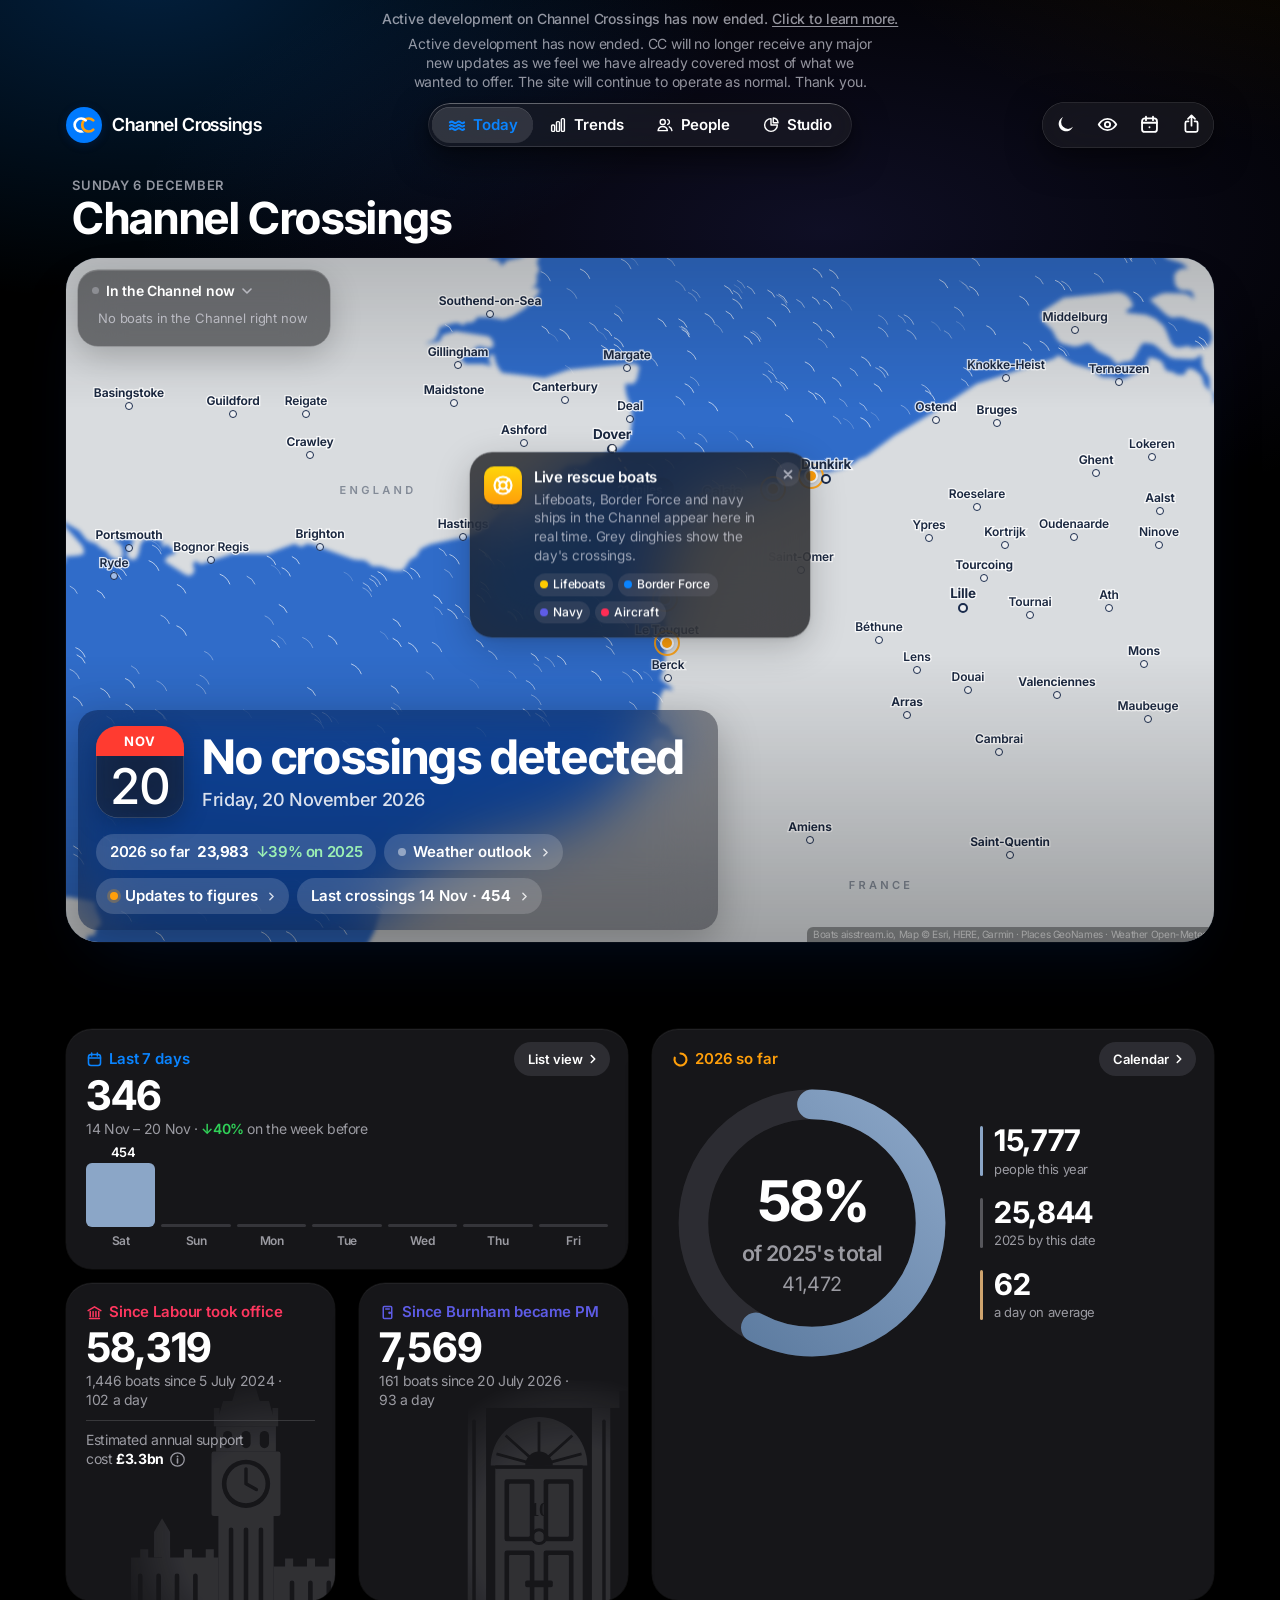
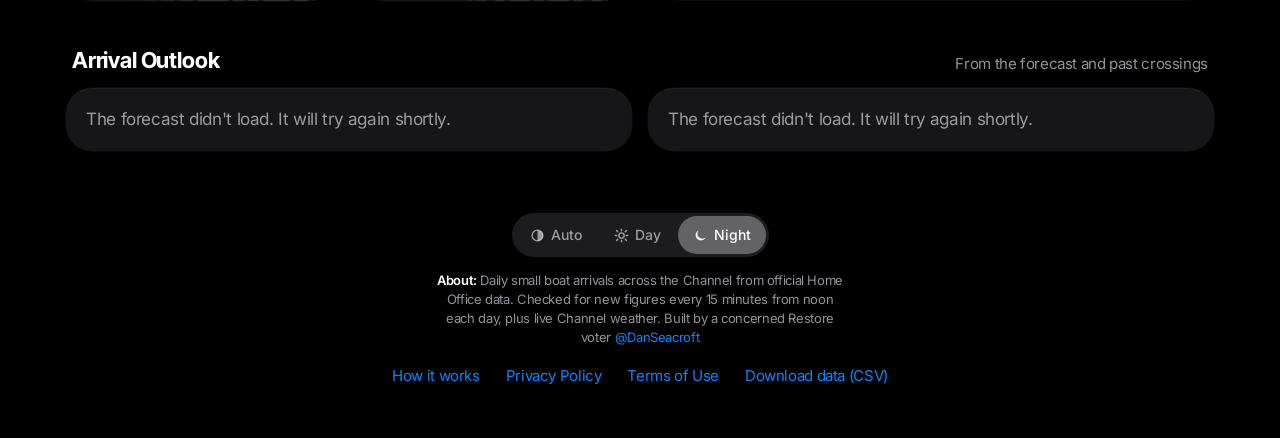
==== commit 012c33b5: "Update crossing figures" ====
--- a/index.html
+++ b/index.html
@@ -14,7 +14,7 @@
 <link rel="preload" href="vendor/leaflet/leaflet.js" as="script">
 <link rel="preload" href="vendor/inter/inter-latin.woff2" as="font" type="font/woff2" crossorigin>
 <link rel="preload" href="vendor/inter-tight/inter-tight-latin.woff2" as="font" type="font/woff2" crossorigin>
-<meta name="description" content="No small boat crossings of the Channel were detected on Thu 19 November. 2026 so far: 23,983. Daily Home Office figures, a migrant tracker.">
+<meta name="description" content="No small boat crossings of the Channel were detected on Fri 20 November. 2026 so far: 23,983. Daily Home Office figures, a migrant tracker.">
 <meta name="robots" content="max-image-preview:large">
 <meta name="format-detection" content="telephone=no">
 <meta name="mobile-web-app-capable" content="yes">
@@ -28,14 +28,14 @@
 <meta property="og:title" content="Channel Crossings: daily small boat arrivals">
 <meta property="og:description" content="How many people crossed the Channel in small boats yesterday? Daily Home Office figures, records and live Channel conditions.">
 <meta property="og:url" content="https://channelcrossings.world/">
-<meta property="og:image" content="https://channelcrossings.world/og-image.png?v=2026-11-19">
+<meta property="og:image" content="https://channelcrossings.world/og-image.png?v=2026-11-20">
 <meta property="og:image:width" content="1200">
 <meta property="og:image:height" content="630">
 <meta property="og:image:alt" content="Channel Crossings logo with the latest daily arrivals figure">
 <meta name="twitter:card" content="summary_large_image">
 <meta name="twitter:title" content="Channel Crossings: daily small boat arrivals">
 <meta name="twitter:description" content="Daily Home Office figures for small boat arrivals, with records and live Channel conditions.">
-<meta name="twitter:image" content="https://channelcrossings.world/og-image.png?v=2026-11-19">
+<meta name="twitter:image" content="https://channelcrossings.world/og-image.png?v=2026-11-20">
 <link rel="canonical" href="https://channelcrossings.world/">
 <!-- Tells Google this page is a daily dataset. The dates are kept current by scripts/update.py -->
 <script type="application/ld+json">
@@ -58,9 +58,9 @@
   "isAccessibleForFree": true,
   "keywords": ["small boat crossings", "Channel crossings", "small boat arrivals", "migrant crossings", "boat crossing figures", "English Channel", "small boats", "migration", "UK", "Home Office", "daily statistics"],
   "creator": {"@type": "Organization", "name": "Channel Crossings", "url": "https://channelcrossings.world/", "email": "x.chancrossings@gmail.com"},
-  "temporalCoverage": "2018-01-01/2026-11-19",
+  "temporalCoverage": "2018-01-01/2026-11-20",
   "spatialCoverage": "English Channel, United Kingdom",
-  "dateModified": "2026-11-19",
+  "dateModified": "2026-11-20",
   "distribution": [{"@type": "DataDownload", "encodingFormat": "text/csv", "contentUrl": "https://channelcrossings.world/data.csv"}]
 }
 </script>
@@ -1653,7 +1653,7 @@
 
     <div class="hero-in">
       <div class="kicker" id="heroKicker" hidden></div>
-      <div class="hero-quiet"><div class="cal" aria-hidden="true"><span id="hqMon">Nov</span><b id="hqDay">19</b></div><div aria-hidden="true"><div class="hq-t"><span class="num" id="heroNum"></span><span id="hqT">No crossings detected</span></div><div class="hq-s" id="heroSub">Thursday, 19 November 2026</div></div></div><span class="sr" id="heroSr" aria-live="polite">No crossings detected for Thursday, 19 November 2026</span>
+      <div class="hero-quiet"><div class="cal" aria-hidden="true"><span id="hqMon">Nov</span><b id="hqDay">20</b></div><div aria-hidden="true"><div class="hq-t"><span class="num" id="heroNum"></span><span id="hqT">No crossings detected</span></div><div class="hq-s" id="heroSub">Friday, 20 November 2026</div></div></div><span class="sr" id="heroSr" aria-live="polite">No crossings detected for Friday, 20 November 2026</span>
       <div class="hero-chips">
         <a class="chip chip-rep" id="chipRep" target="_blank" rel="noopener" hidden><i class="rep"></i><span>Crossings reported today</span><svg viewBox="0 0 24 24" fill="none" stroke="currentColor" stroke-width="2.6" stroke-linecap="round" stroke-linejoin="round" aria-hidden="true"><path d="M9 6l6 6-6 6"/></svg></a>
         <span class="chip" id="chipYear" hidden></span>
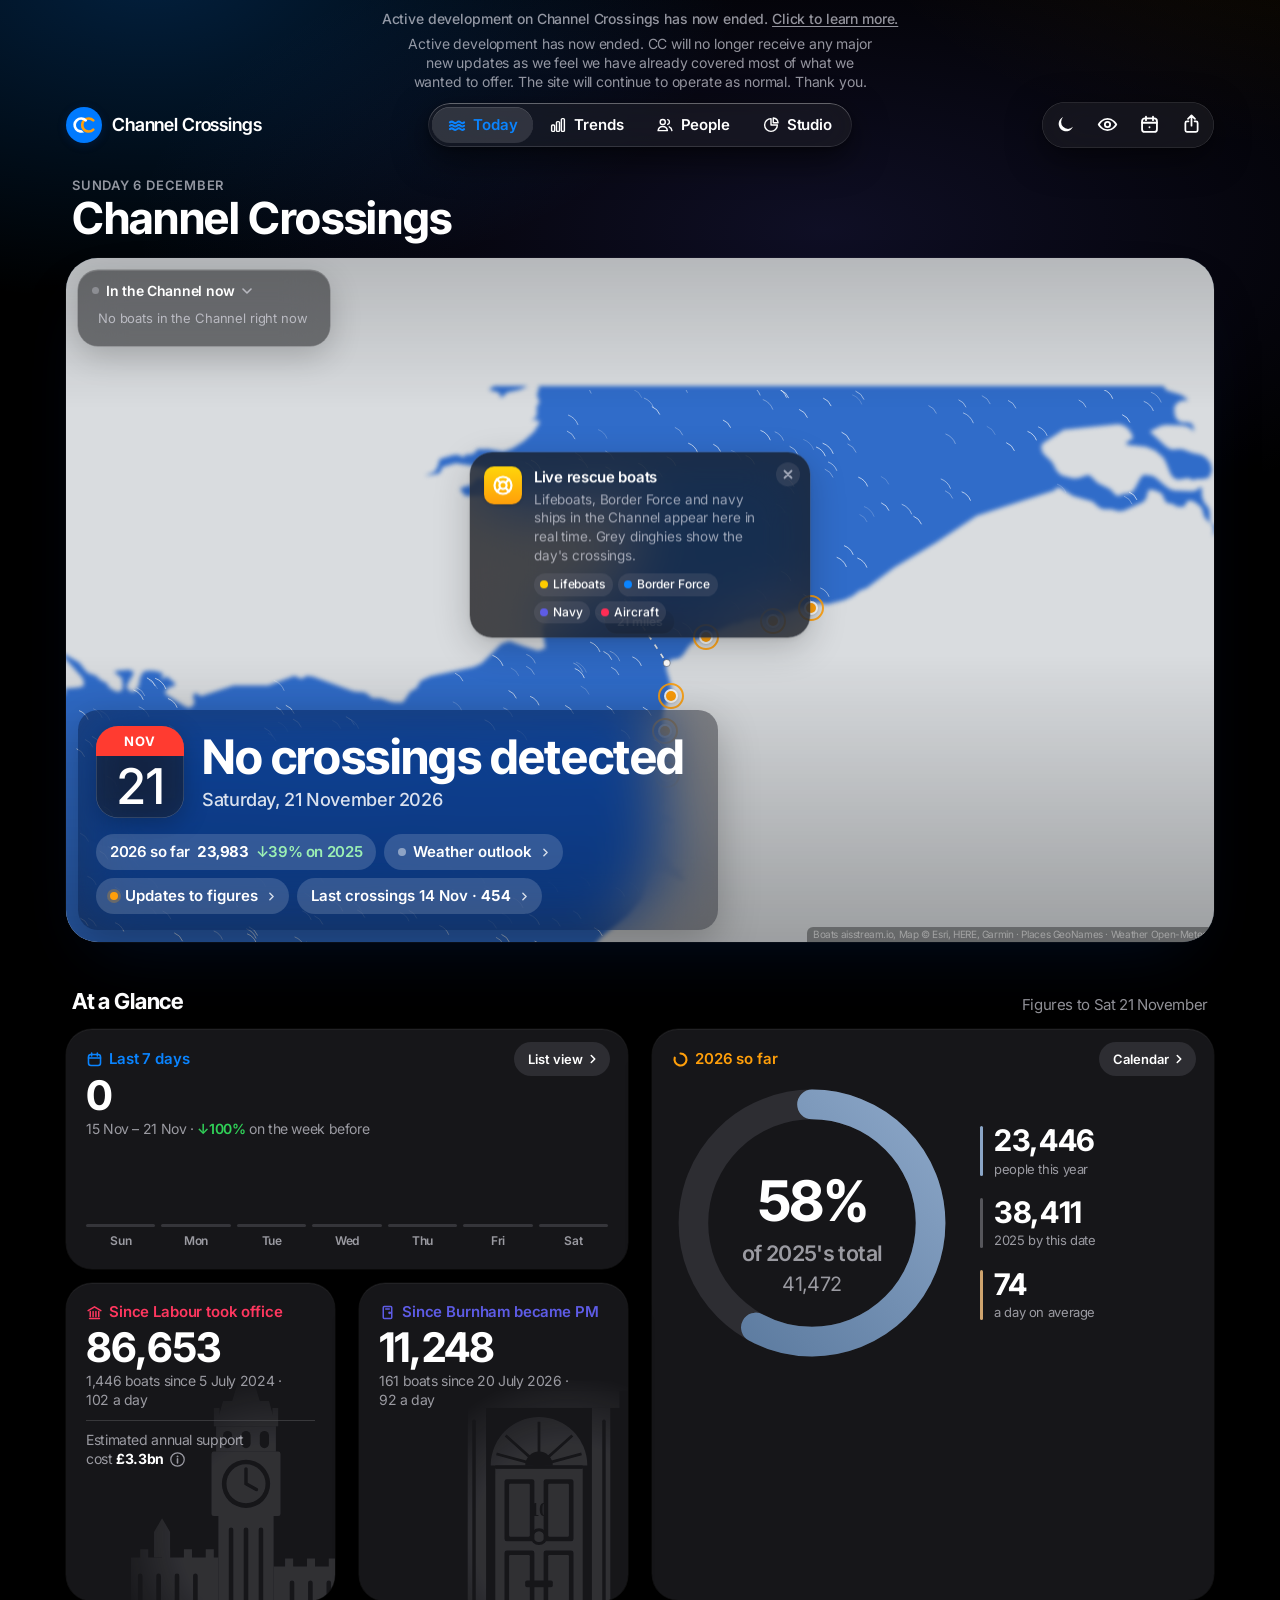
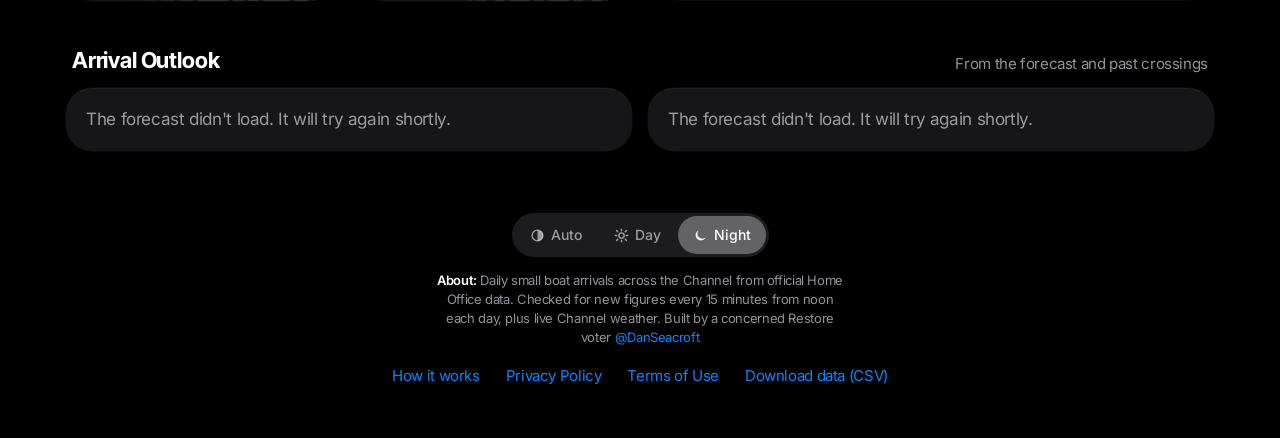
==== commit a8dfa53d: "Update crossing figures" ====
--- a/index.html
+++ b/index.html
@@ -14,7 +14,7 @@
 <link rel="preload" href="vendor/leaflet/leaflet.js" as="script">
 <link rel="preload" href="vendor/inter/inter-latin.woff2" as="font" type="font/woff2" crossorigin>
 <link rel="preload" href="vendor/inter-tight/inter-tight-latin.woff2" as="font" type="font/woff2" crossorigin>
-<meta name="description" content="No small boat crossings of the Channel were detected on Fri 20 November. 2026 so far: 23,983. Daily Home Office figures, a migrant tracker.">
+<meta name="description" content="No small boat crossings of the Channel were detected on Sat 21 November. 2026 so far: 23,983. Daily Home Office figures, a migrant tracker.">
 <meta name="robots" content="max-image-preview:large">
 <meta name="format-detection" content="telephone=no">
 <meta name="mobile-web-app-capable" content="yes">
@@ -28,14 +28,14 @@
 <meta property="og:title" content="Channel Crossings: daily small boat arrivals">
 <meta property="og:description" content="How many people crossed the Channel in small boats yesterday? Daily Home Office figures, records and live Channel conditions.">
 <meta property="og:url" content="https://channelcrossings.world/">
-<meta property="og:image" content="https://channelcrossings.world/og-image.png?v=2026-11-20">
+<meta property="og:image" content="https://channelcrossings.world/og-image.png?v=2026-11-21">
 <meta property="og:image:width" content="1200">
 <meta property="og:image:height" content="630">
 <meta property="og:image:alt" content="Channel Crossings logo with the latest daily arrivals figure">
 <meta name="twitter:card" content="summary_large_image">
 <meta name="twitter:title" content="Channel Crossings: daily small boat arrivals">
 <meta name="twitter:description" content="Daily Home Office figures for small boat arrivals, with records and live Channel conditions.">
-<meta name="twitter:image" content="https://channelcrossings.world/og-image.png?v=2026-11-20">
+<meta name="twitter:image" content="https://channelcrossings.world/og-image.png?v=2026-11-21">
 <link rel="canonical" href="https://channelcrossings.world/">
 <!-- Tells Google this page is a daily dataset. The dates are kept current by scripts/update.py -->
 <script type="application/ld+json">
@@ -58,9 +58,9 @@
   "isAccessibleForFree": true,
   "keywords": ["small boat crossings", "Channel crossings", "small boat arrivals", "migrant crossings", "boat crossing figures", "English Channel", "small boats", "migration", "UK", "Home Office", "daily statistics"],
   "creator": {"@type": "Organization", "name": "Channel Crossings", "url": "https://channelcrossings.world/", "email": "x.chancrossings@gmail.com"},
-  "temporalCoverage": "2018-01-01/2026-11-20",
+  "temporalCoverage": "2018-01-01/2026-11-21",
   "spatialCoverage": "English Channel, United Kingdom",
-  "dateModified": "2026-11-20",
+  "dateModified": "2026-11-21",
   "distribution": [{"@type": "DataDownload", "encodingFormat": "text/csv", "contentUrl": "https://channelcrossings.world/data.csv"}]
 }
 </script>
@@ -1653,7 +1653,7 @@
 
     <div class="hero-in">
       <div class="kicker" id="heroKicker" hidden></div>
-      <div class="hero-quiet"><div class="cal" aria-hidden="true"><span id="hqMon">Nov</span><b id="hqDay">20</b></div><div aria-hidden="true"><div class="hq-t"><span class="num" id="heroNum"></span><span id="hqT">No crossings detected</span></div><div class="hq-s" id="heroSub">Friday, 20 November 2026</div></div></div><span class="sr" id="heroSr" aria-live="polite">No crossings detected for Friday, 20 November 2026</span>
+      <div class="hero-quiet"><div class="cal" aria-hidden="true"><span id="hqMon">Nov</span><b id="hqDay">21</b></div><div aria-hidden="true"><div class="hq-t"><span class="num" id="heroNum"></span><span id="hqT">No crossings detected</span></div><div class="hq-s" id="heroSub">Saturday, 21 November 2026</div></div></div><span class="sr" id="heroSr" aria-live="polite">No crossings detected for Saturday, 21 November 2026</span>
       <div class="hero-chips">
         <a class="chip chip-rep" id="chipRep" target="_blank" rel="noopener" hidden><i class="rep"></i><span>Crossings reported today</span><svg viewBox="0 0 24 24" fill="none" stroke="currentColor" stroke-width="2.6" stroke-linecap="round" stroke-linejoin="round" aria-hidden="true"><path d="M9 6l6 6-6 6"/></svg></a>
         <span class="chip" id="chipYear" hidden></span>
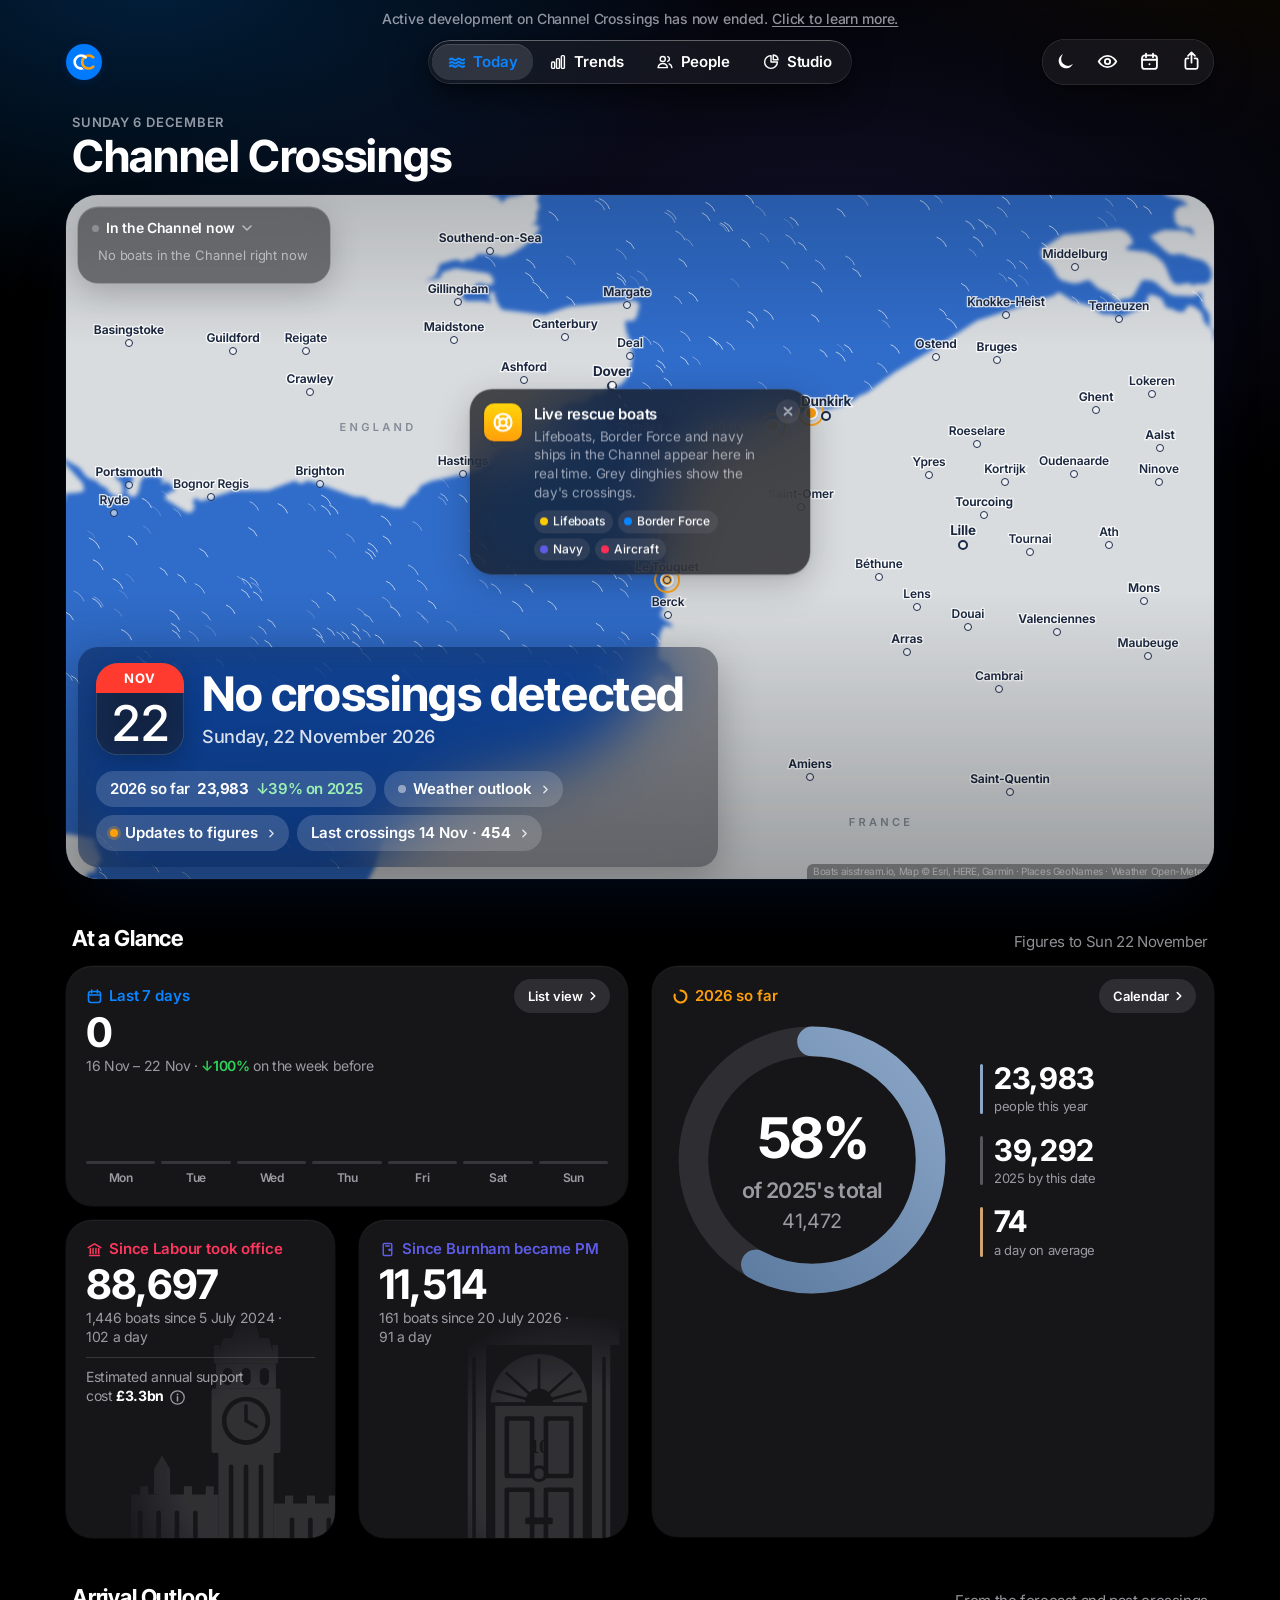
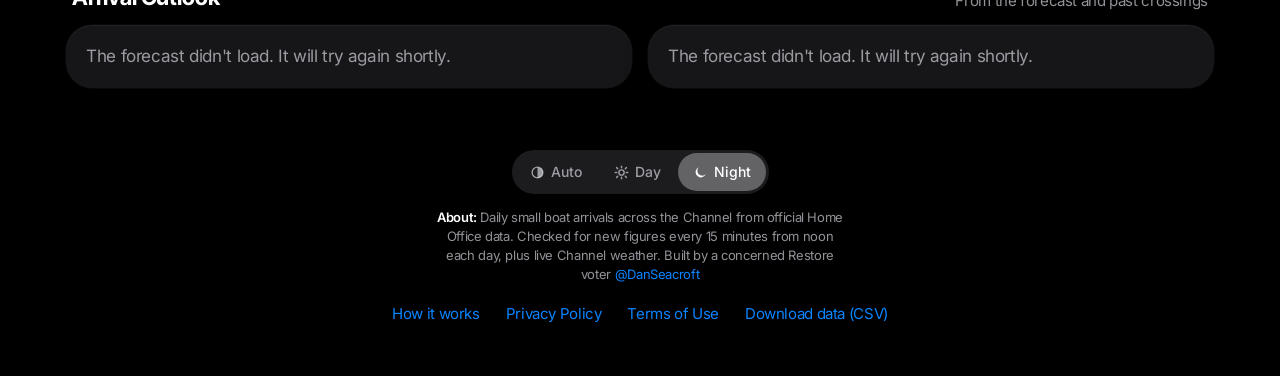
==== commit c8526960: "Update crossing figures" ====
--- a/index.html
+++ b/index.html
@@ -14,7 +14,7 @@
 <link rel="preload" href="vendor/leaflet/leaflet.js" as="script">
 <link rel="preload" href="vendor/inter/inter-latin.woff2" as="font" type="font/woff2" crossorigin>
 <link rel="preload" href="vendor/inter-tight/inter-tight-latin.woff2" as="font" type="font/woff2" crossorigin>
-<meta name="description" content="No small boat crossings of the Channel were detected on Sat 21 November. 2026 so far: 23,983. Daily Home Office figures, a migrant tracker.">
+<meta name="description" content="No small boat crossings of the Channel were detected on Sun 22 November. 2026 so far: 23,983. Daily Home Office figures, a migrant tracker.">
 <meta name="robots" content="max-image-preview:large">
 <meta name="format-detection" content="telephone=no">
 <meta name="mobile-web-app-capable" content="yes">
@@ -28,14 +28,14 @@
 <meta property="og:title" content="Channel Crossings: daily small boat arrivals">
 <meta property="og:description" content="How many people crossed the Channel in small boats yesterday? Daily Home Office figures, records and live Channel conditions.">
 <meta property="og:url" content="https://channelcrossings.world/">
-<meta property="og:image" content="https://channelcrossings.world/og-image.png?v=2026-11-21">
+<meta property="og:image" content="https://channelcrossings.world/og-image.png?v=2026-11-22">
 <meta property="og:image:width" content="1200">
 <meta property="og:image:height" content="630">
 <meta property="og:image:alt" content="Channel Crossings logo with the latest daily arrivals figure">
 <meta name="twitter:card" content="summary_large_image">
 <meta name="twitter:title" content="Channel Crossings: daily small boat arrivals">
 <meta name="twitter:description" content="Daily Home Office figures for small boat arrivals, with records and live Channel conditions.">
-<meta name="twitter:image" content="https://channelcrossings.world/og-image.png?v=2026-11-21">
+<meta name="twitter:image" content="https://channelcrossings.world/og-image.png?v=2026-11-22">
 <link rel="canonical" href="https://channelcrossings.world/">
 <!-- Tells Google this page is a daily dataset. The dates are kept current by scripts/update.py -->
 <script type="application/ld+json">
@@ -58,9 +58,9 @@
   "isAccessibleForFree": true,
   "keywords": ["small boat crossings", "Channel crossings", "small boat arrivals", "migrant crossings", "boat crossing figures", "English Channel", "small boats", "migration", "UK", "Home Office", "daily statistics"],
   "creator": {"@type": "Organization", "name": "Channel Crossings", "url": "https://channelcrossings.world/", "email": "x.chancrossings@gmail.com"},
-  "temporalCoverage": "2018-01-01/2026-11-21",
+  "temporalCoverage": "2018-01-01/2026-11-22",
   "spatialCoverage": "English Channel, United Kingdom",
-  "dateModified": "2026-11-21",
+  "dateModified": "2026-11-22",
   "distribution": [{"@type": "DataDownload", "encodingFormat": "text/csv", "contentUrl": "https://channelcrossings.world/data.csv"}]
 }
 </script>
@@ -1653,7 +1653,7 @@
 
     <div class="hero-in">
       <div class="kicker" id="heroKicker" hidden></div>
-      <div class="hero-quiet"><div class="cal" aria-hidden="true"><span id="hqMon">Nov</span><b id="hqDay">21</b></div><div aria-hidden="true"><div class="hq-t"><span class="num" id="heroNum"></span><span id="hqT">No crossings detected</span></div><div class="hq-s" id="heroSub">Saturday, 21 November 2026</div></div></div><span class="sr" id="heroSr" aria-live="polite">No crossings detected for Saturday, 21 November 2026</span>
+      <div class="hero-quiet"><div class="cal" aria-hidden="true"><span id="hqMon">Nov</span><b id="hqDay">22</b></div><div aria-hidden="true"><div class="hq-t"><span class="num" id="heroNum"></span><span id="hqT">No crossings detected</span></div><div class="hq-s" id="heroSub">Sunday, 22 November 2026</div></div></div><span class="sr" id="heroSr" aria-live="polite">No crossings detected for Sunday, 22 November 2026</span>
       <div class="hero-chips">
         <a class="chip chip-rep" id="chipRep" target="_blank" rel="noopener" hidden><i class="rep"></i><span>Crossings reported today</span><svg viewBox="0 0 24 24" fill="none" stroke="currentColor" stroke-width="2.6" stroke-linecap="round" stroke-linejoin="round" aria-hidden="true"><path d="M9 6l6 6-6 6"/></svg></a>
         <span class="chip" id="chipYear" hidden></span>
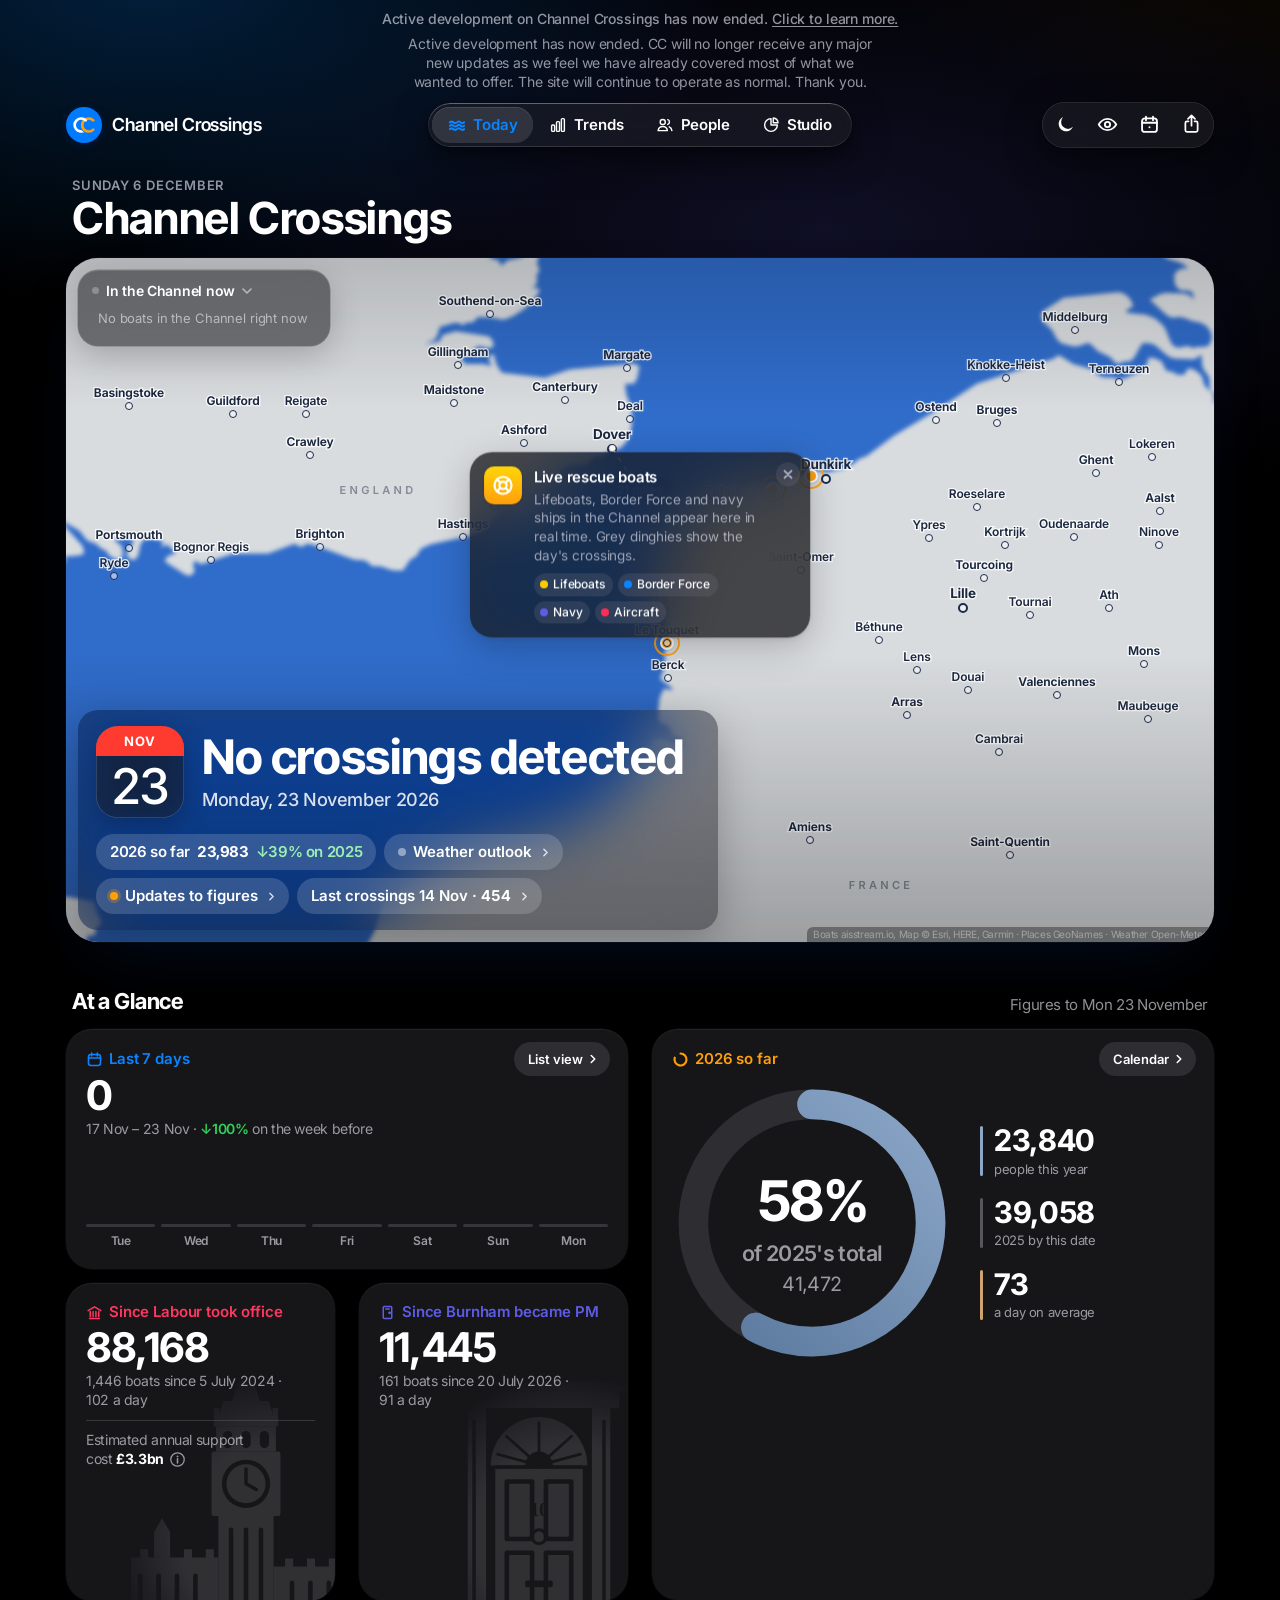
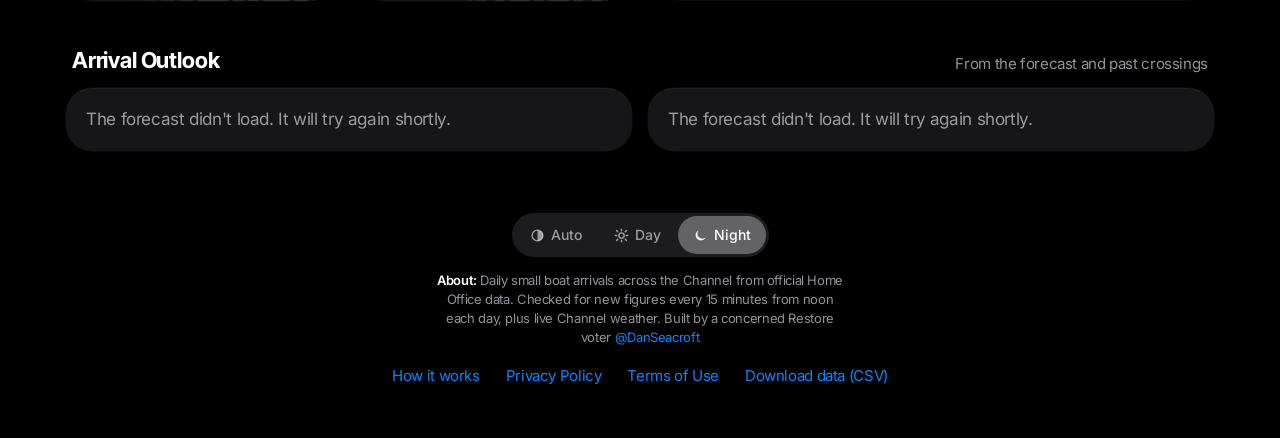
==== commit d36f21dd: "Update crossing figures" ====
--- a/index.html
+++ b/index.html
@@ -14,7 +14,7 @@
 <link rel="preload" href="vendor/leaflet/leaflet.js" as="script">
 <link rel="preload" href="vendor/inter/inter-latin.woff2" as="font" type="font/woff2" crossorigin>
 <link rel="preload" href="vendor/inter-tight/inter-tight-latin.woff2" as="font" type="font/woff2" crossorigin>
-<meta name="description" content="No small boat crossings of the Channel were detected on Sun 22 November. 2026 so far: 23,983. Daily Home Office figures, a migrant tracker.">
+<meta name="description" content="No small boat crossings of the Channel were detected on Mon 23 November. 2026 so far: 23,983. Daily Home Office figures, a migrant tracker.">
 <meta name="robots" content="max-image-preview:large">
 <meta name="format-detection" content="telephone=no">
 <meta name="mobile-web-app-capable" content="yes">
@@ -28,14 +28,14 @@
 <meta property="og:title" content="Channel Crossings: daily small boat arrivals">
 <meta property="og:description" content="How many people crossed the Channel in small boats yesterday? Daily Home Office figures, records and live Channel conditions.">
 <meta property="og:url" content="https://channelcrossings.world/">
-<meta property="og:image" content="https://channelcrossings.world/og-image.png?v=2026-11-22">
+<meta property="og:image" content="https://channelcrossings.world/og-image.png?v=2026-11-23">
 <meta property="og:image:width" content="1200">
 <meta property="og:image:height" content="630">
 <meta property="og:image:alt" content="Channel Crossings logo with the latest daily arrivals figure">
 <meta name="twitter:card" content="summary_large_image">
 <meta name="twitter:title" content="Channel Crossings: daily small boat arrivals">
 <meta name="twitter:description" content="Daily Home Office figures for small boat arrivals, with records and live Channel conditions.">
-<meta name="twitter:image" content="https://channelcrossings.world/og-image.png?v=2026-11-22">
+<meta name="twitter:image" content="https://channelcrossings.world/og-image.png?v=2026-11-23">
 <link rel="canonical" href="https://channelcrossings.world/">
 <!-- Tells Google this page is a daily dataset. The dates are kept current by scripts/update.py -->
 <script type="application/ld+json">
@@ -58,9 +58,9 @@
   "isAccessibleForFree": true,
   "keywords": ["small boat crossings", "Channel crossings", "small boat arrivals", "migrant crossings", "boat crossing figures", "English Channel", "small boats", "migration", "UK", "Home Office", "daily statistics"],
   "creator": {"@type": "Organization", "name": "Channel Crossings", "url": "https://channelcrossings.world/", "email": "x.chancrossings@gmail.com"},
-  "temporalCoverage": "2018-01-01/2026-11-22",
+  "temporalCoverage": "2018-01-01/2026-11-23",
   "spatialCoverage": "English Channel, United Kingdom",
-  "dateModified": "2026-11-22",
+  "dateModified": "2026-11-23",
   "distribution": [{"@type": "DataDownload", "encodingFormat": "text/csv", "contentUrl": "https://channelcrossings.world/data.csv"}]
 }
 </script>
@@ -1653,7 +1653,7 @@
 
     <div class="hero-in">
       <div class="kicker" id="heroKicker" hidden></div>
-      <div class="hero-quiet"><div class="cal" aria-hidden="true"><span id="hqMon">Nov</span><b id="hqDay">22</b></div><div aria-hidden="true"><div class="hq-t"><span class="num" id="heroNum"></span><span id="hqT">No crossings detected</span></div><div class="hq-s" id="heroSub">Sunday, 22 November 2026</div></div></div><span class="sr" id="heroSr" aria-live="polite">No crossings detected for Sunday, 22 November 2026</span>
+      <div class="hero-quiet"><div class="cal" aria-hidden="true"><span id="hqMon">Nov</span><b id="hqDay">23</b></div><div aria-hidden="true"><div class="hq-t"><span class="num" id="heroNum"></span><span id="hqT">No crossings detected</span></div><div class="hq-s" id="heroSub">Monday, 23 November 2026</div></div></div><span class="sr" id="heroSr" aria-live="polite">No crossings detected for Monday, 23 November 2026</span>
       <div class="hero-chips">
         <a class="chip chip-rep" id="chipRep" target="_blank" rel="noopener" hidden><i class="rep"></i><span>Crossings reported today</span><svg viewBox="0 0 24 24" fill="none" stroke="currentColor" stroke-width="2.6" stroke-linecap="round" stroke-linejoin="round" aria-hidden="true"><path d="M9 6l6 6-6 6"/></svg></a>
         <span class="chip" id="chipYear" hidden></span>
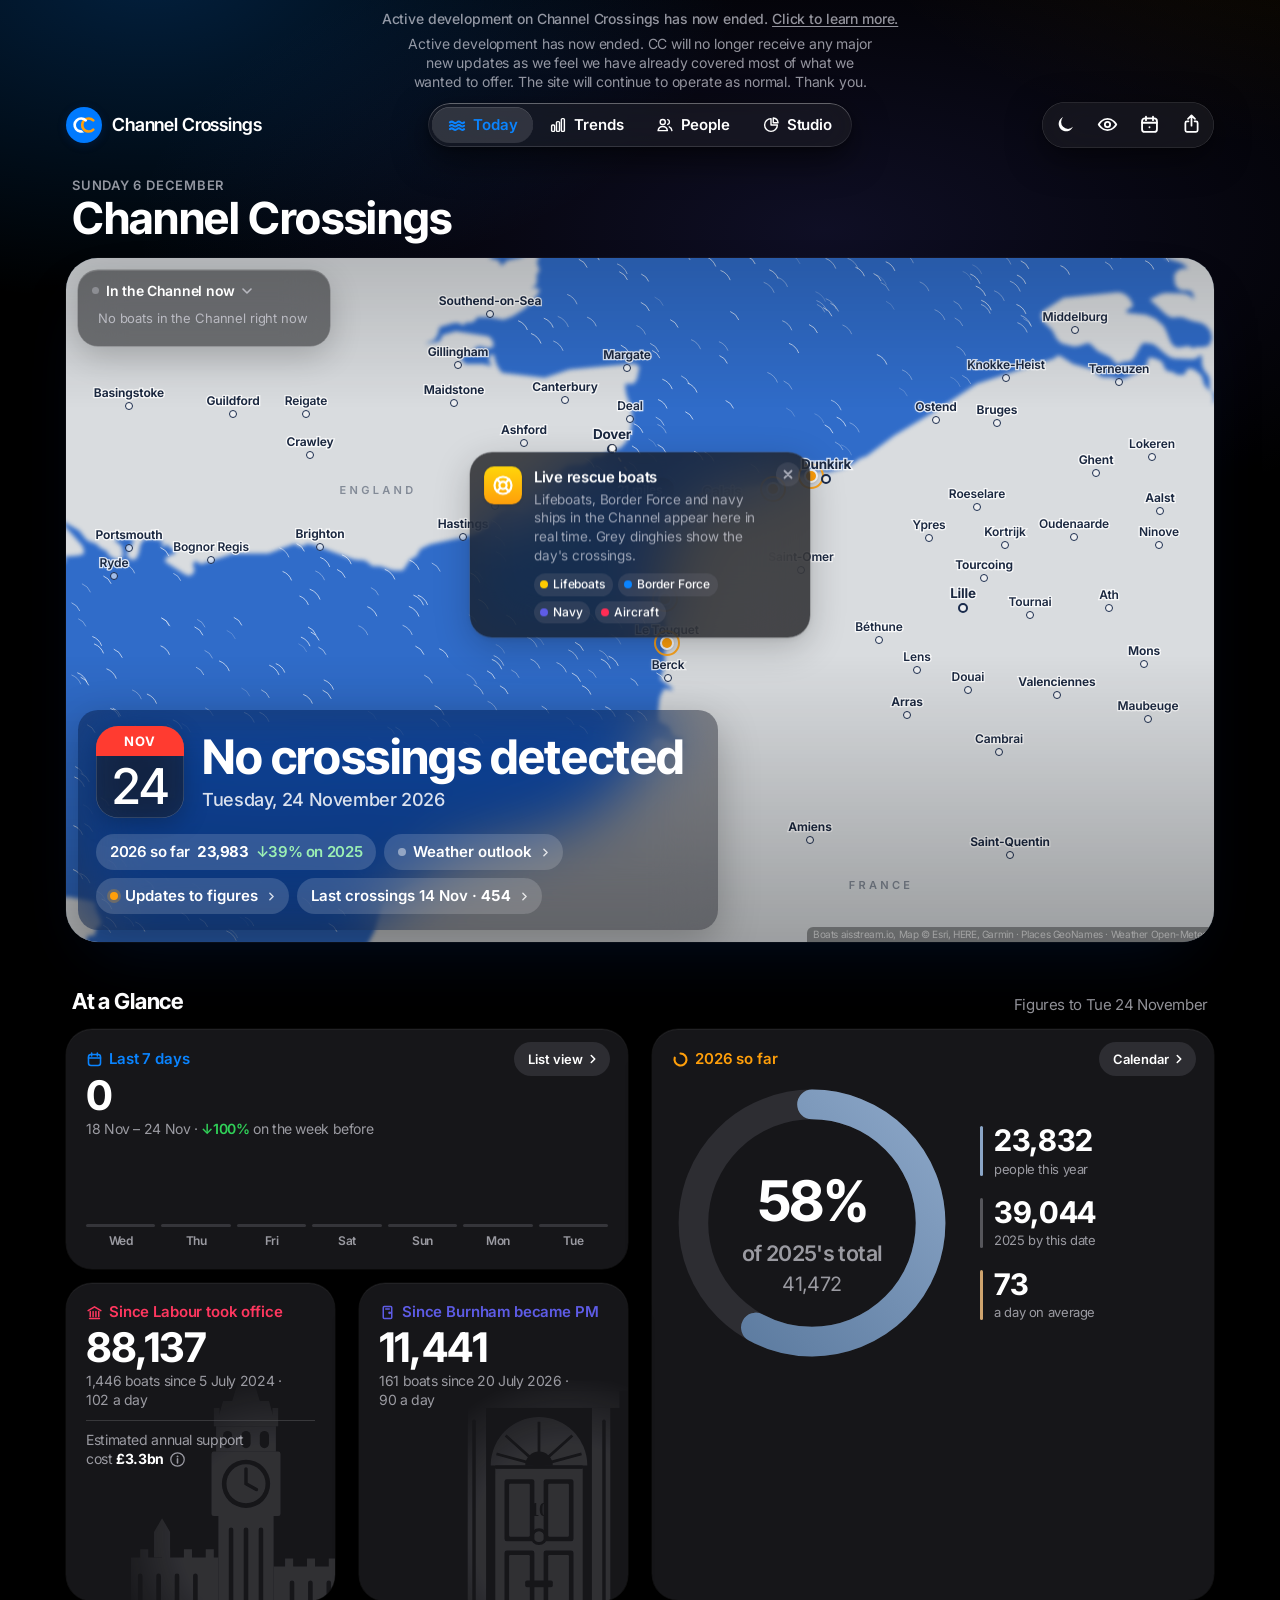
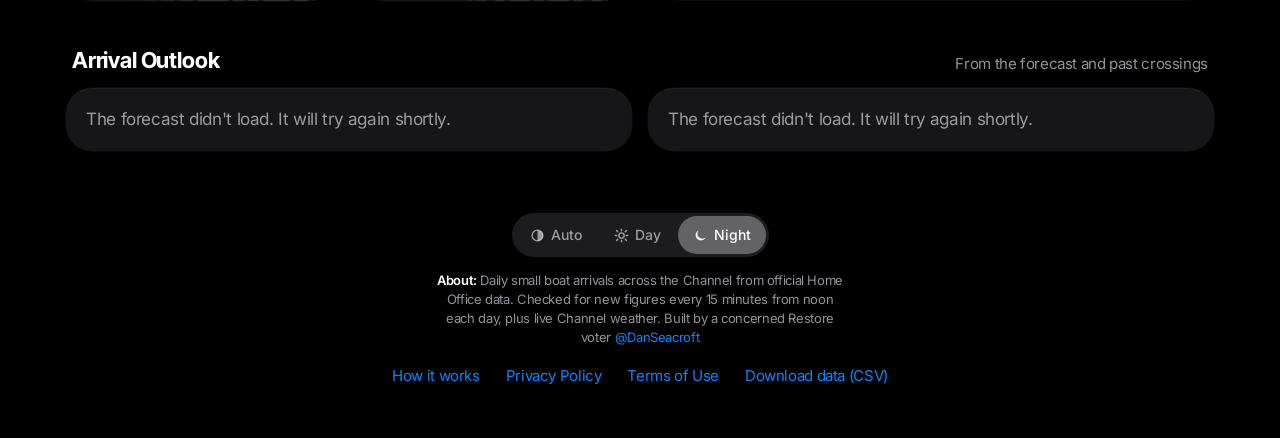
==== commit eac77cd4: "Update crossing figures" ====
--- a/index.html
+++ b/index.html
@@ -14,7 +14,7 @@
 <link rel="preload" href="vendor/leaflet/leaflet.js" as="script">
 <link rel="preload" href="vendor/inter/inter-latin.woff2" as="font" type="font/woff2" crossorigin>
 <link rel="preload" href="vendor/inter-tight/inter-tight-latin.woff2" as="font" type="font/woff2" crossorigin>
-<meta name="description" content="No small boat crossings of the Channel were detected on Mon 23 November. 2026 so far: 23,983. Daily Home Office figures, a migrant tracker.">
+<meta name="description" content="No small boat crossings of the Channel were detected on Tue 24 November. 2026 so far: 23,983. Daily Home Office figures, a migrant tracker.">
 <meta name="robots" content="max-image-preview:large">
 <meta name="format-detection" content="telephone=no">
 <meta name="mobile-web-app-capable" content="yes">
@@ -28,14 +28,14 @@
 <meta property="og:title" content="Channel Crossings: daily small boat arrivals">
 <meta property="og:description" content="How many people crossed the Channel in small boats yesterday? Daily Home Office figures, records and live Channel conditions.">
 <meta property="og:url" content="https://channelcrossings.world/">
-<meta property="og:image" content="https://channelcrossings.world/og-image.png?v=2026-11-23">
+<meta property="og:image" content="https://channelcrossings.world/og-image.png?v=2026-11-24">
 <meta property="og:image:width" content="1200">
 <meta property="og:image:height" content="630">
 <meta property="og:image:alt" content="Channel Crossings logo with the latest daily arrivals figure">
 <meta name="twitter:card" content="summary_large_image">
 <meta name="twitter:title" content="Channel Crossings: daily small boat arrivals">
 <meta name="twitter:description" content="Daily Home Office figures for small boat arrivals, with records and live Channel conditions.">
-<meta name="twitter:image" content="https://channelcrossings.world/og-image.png?v=2026-11-23">
+<meta name="twitter:image" content="https://channelcrossings.world/og-image.png?v=2026-11-24">
 <link rel="canonical" href="https://channelcrossings.world/">
 <!-- Tells Google this page is a daily dataset. The dates are kept current by scripts/update.py -->
 <script type="application/ld+json">
@@ -58,9 +58,9 @@
   "isAccessibleForFree": true,
   "keywords": ["small boat crossings", "Channel crossings", "small boat arrivals", "migrant crossings", "boat crossing figures", "English Channel", "small boats", "migration", "UK", "Home Office", "daily statistics"],
   "creator": {"@type": "Organization", "name": "Channel Crossings", "url": "https://channelcrossings.world/", "email": "x.chancrossings@gmail.com"},
-  "temporalCoverage": "2018-01-01/2026-11-23",
+  "temporalCoverage": "2018-01-01/2026-11-24",
   "spatialCoverage": "English Channel, United Kingdom",
-  "dateModified": "2026-11-23",
+  "dateModified": "2026-11-24",
   "distribution": [{"@type": "DataDownload", "encodingFormat": "text/csv", "contentUrl": "https://channelcrossings.world/data.csv"}]
 }
 </script>
@@ -1653,7 +1653,7 @@
 
     <div class="hero-in">
       <div class="kicker" id="heroKicker" hidden></div>
-      <div class="hero-quiet"><div class="cal" aria-hidden="true"><span id="hqMon">Nov</span><b id="hqDay">23</b></div><div aria-hidden="true"><div class="hq-t"><span class="num" id="heroNum"></span><span id="hqT">No crossings detected</span></div><div class="hq-s" id="heroSub">Monday, 23 November 2026</div></div></div><span class="sr" id="heroSr" aria-live="polite">No crossings detected for Monday, 23 November 2026</span>
+      <div class="hero-quiet"><div class="cal" aria-hidden="true"><span id="hqMon">Nov</span><b id="hqDay">24</b></div><div aria-hidden="true"><div class="hq-t"><span class="num" id="heroNum"></span><span id="hqT">No crossings detected</span></div><div class="hq-s" id="heroSub">Tuesday, 24 November 2026</div></div></div><span class="sr" id="heroSr" aria-live="polite">No crossings detected for Tuesday, 24 November 2026</span>
       <div class="hero-chips">
         <a class="chip chip-rep" id="chipRep" target="_blank" rel="noopener" hidden><i class="rep"></i><span>Crossings reported today</span><svg viewBox="0 0 24 24" fill="none" stroke="currentColor" stroke-width="2.6" stroke-linecap="round" stroke-linejoin="round" aria-hidden="true"><path d="M9 6l6 6-6 6"/></svg></a>
         <span class="chip" id="chipYear" hidden></span>
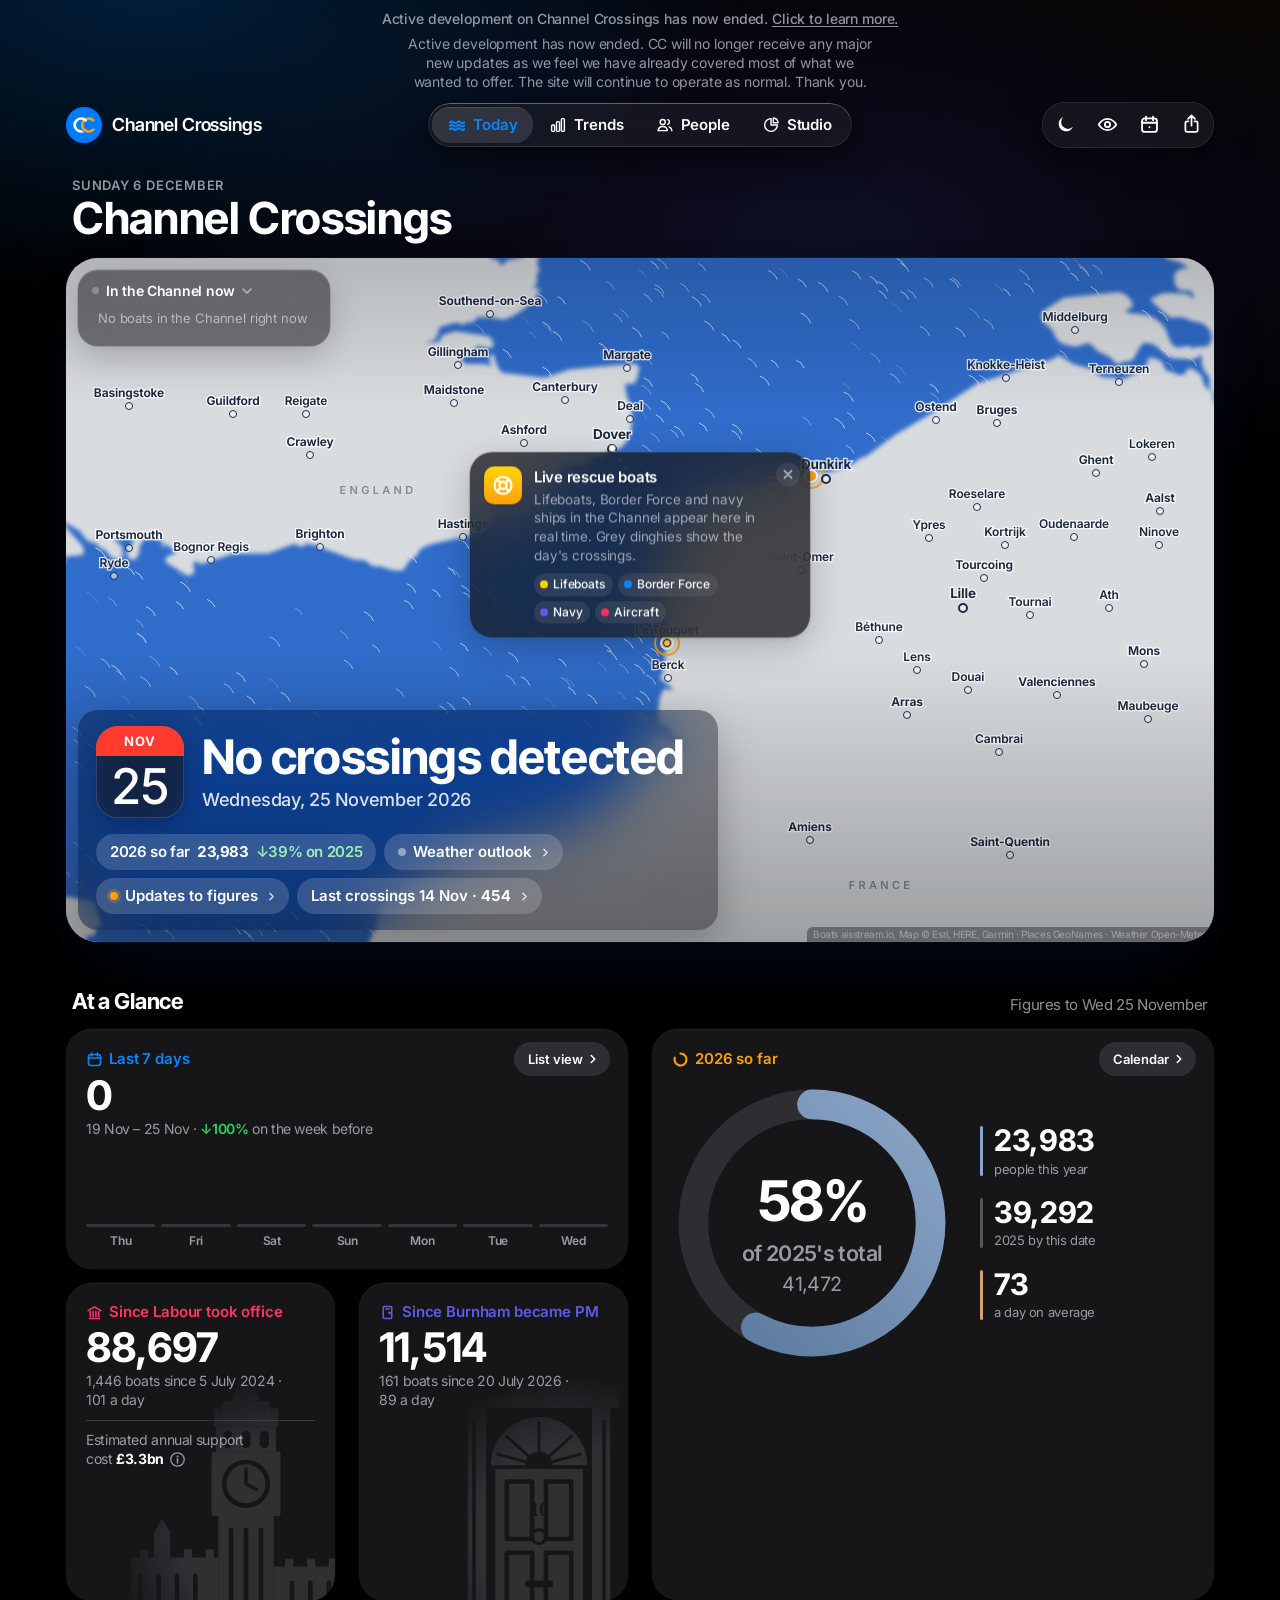
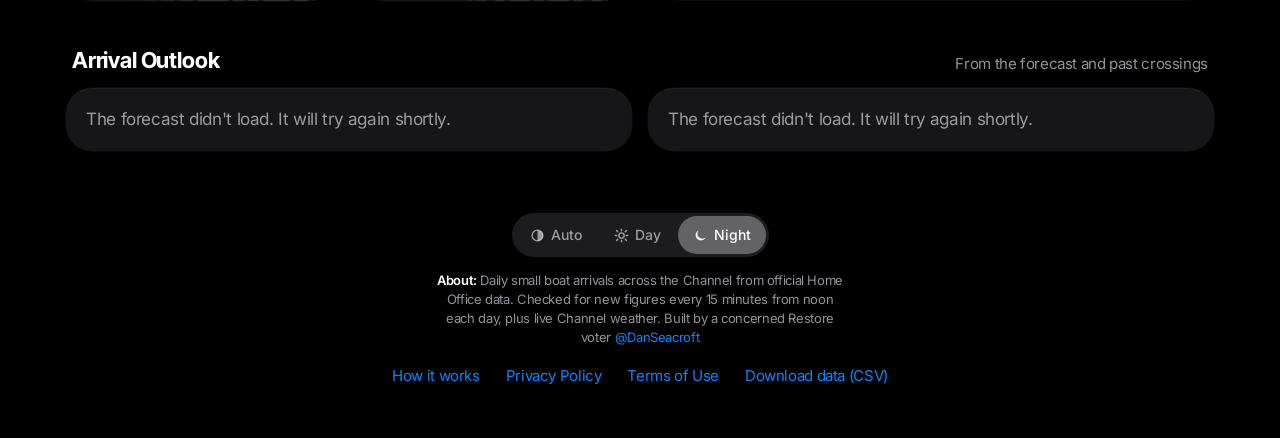
==== commit f5eebc31: "Update crossing figures" ====
--- a/index.html
+++ b/index.html
@@ -14,7 +14,7 @@
 <link rel="preload" href="vendor/leaflet/leaflet.js" as="script">
 <link rel="preload" href="vendor/inter/inter-latin.woff2" as="font" type="font/woff2" crossorigin>
 <link rel="preload" href="vendor/inter-tight/inter-tight-latin.woff2" as="font" type="font/woff2" crossorigin>
-<meta name="description" content="No small boat crossings of the Channel were detected on Tue 24 November. 2026 so far: 23,983. Daily Home Office figures, a migrant tracker.">
+<meta name="description" content="No small boat crossings of the Channel were detected on Wed 25 November. 2026 so far: 23,983. Daily Home Office figures, a migrant tracker.">
 <meta name="robots" content="max-image-preview:large">
 <meta name="format-detection" content="telephone=no">
 <meta name="mobile-web-app-capable" content="yes">
@@ -28,14 +28,14 @@
 <meta property="og:title" content="Channel Crossings: daily small boat arrivals">
 <meta property="og:description" content="How many people crossed the Channel in small boats yesterday? Daily Home Office figures, records and live Channel conditions.">
 <meta property="og:url" content="https://channelcrossings.world/">
-<meta property="og:image" content="https://channelcrossings.world/og-image.png?v=2026-11-24">
+<meta property="og:image" content="https://channelcrossings.world/og-image.png?v=2026-11-25">
 <meta property="og:image:width" content="1200">
 <meta property="og:image:height" content="630">
 <meta property="og:image:alt" content="Channel Crossings logo with the latest daily arrivals figure">
 <meta name="twitter:card" content="summary_large_image">
 <meta name="twitter:title" content="Channel Crossings: daily small boat arrivals">
 <meta name="twitter:description" content="Daily Home Office figures for small boat arrivals, with records and live Channel conditions.">
-<meta name="twitter:image" content="https://channelcrossings.world/og-image.png?v=2026-11-24">
+<meta name="twitter:image" content="https://channelcrossings.world/og-image.png?v=2026-11-25">
 <link rel="canonical" href="https://channelcrossings.world/">
 <!-- Tells Google this page is a daily dataset. The dates are kept current by scripts/update.py -->
 <script type="application/ld+json">
@@ -58,9 +58,9 @@
   "isAccessibleForFree": true,
   "keywords": ["small boat crossings", "Channel crossings", "small boat arrivals", "migrant crossings", "boat crossing figures", "English Channel", "small boats", "migration", "UK", "Home Office", "daily statistics"],
   "creator": {"@type": "Organization", "name": "Channel Crossings", "url": "https://channelcrossings.world/", "email": "x.chancrossings@gmail.com"},
-  "temporalCoverage": "2018-01-01/2026-11-24",
+  "temporalCoverage": "2018-01-01/2026-11-25",
   "spatialCoverage": "English Channel, United Kingdom",
-  "dateModified": "2026-11-24",
+  "dateModified": "2026-11-25",
   "distribution": [{"@type": "DataDownload", "encodingFormat": "text/csv", "contentUrl": "https://channelcrossings.world/data.csv"}]
 }
 </script>
@@ -1653,7 +1653,7 @@
 
     <div class="hero-in">
       <div class="kicker" id="heroKicker" hidden></div>
-      <div class="hero-quiet"><div class="cal" aria-hidden="true"><span id="hqMon">Nov</span><b id="hqDay">24</b></div><div aria-hidden="true"><div class="hq-t"><span class="num" id="heroNum"></span><span id="hqT">No crossings detected</span></div><div class="hq-s" id="heroSub">Tuesday, 24 November 2026</div></div></div><span class="sr" id="heroSr" aria-live="polite">No crossings detected for Tuesday, 24 November 2026</span>
+      <div class="hero-quiet"><div class="cal" aria-hidden="true"><span id="hqMon">Nov</span><b id="hqDay">25</b></div><div aria-hidden="true"><div class="hq-t"><span class="num" id="heroNum"></span><span id="hqT">No crossings detected</span></div><div class="hq-s" id="heroSub">Wednesday, 25 November 2026</div></div></div><span class="sr" id="heroSr" aria-live="polite">No crossings detected for Wednesday, 25 November 2026</span>
       <div class="hero-chips">
         <a class="chip chip-rep" id="chipRep" target="_blank" rel="noopener" hidden><i class="rep"></i><span>Crossings reported today</span><svg viewBox="0 0 24 24" fill="none" stroke="currentColor" stroke-width="2.6" stroke-linecap="round" stroke-linejoin="round" aria-hidden="true"><path d="M9 6l6 6-6 6"/></svg></a>
         <span class="chip" id="chipYear" hidden></span>
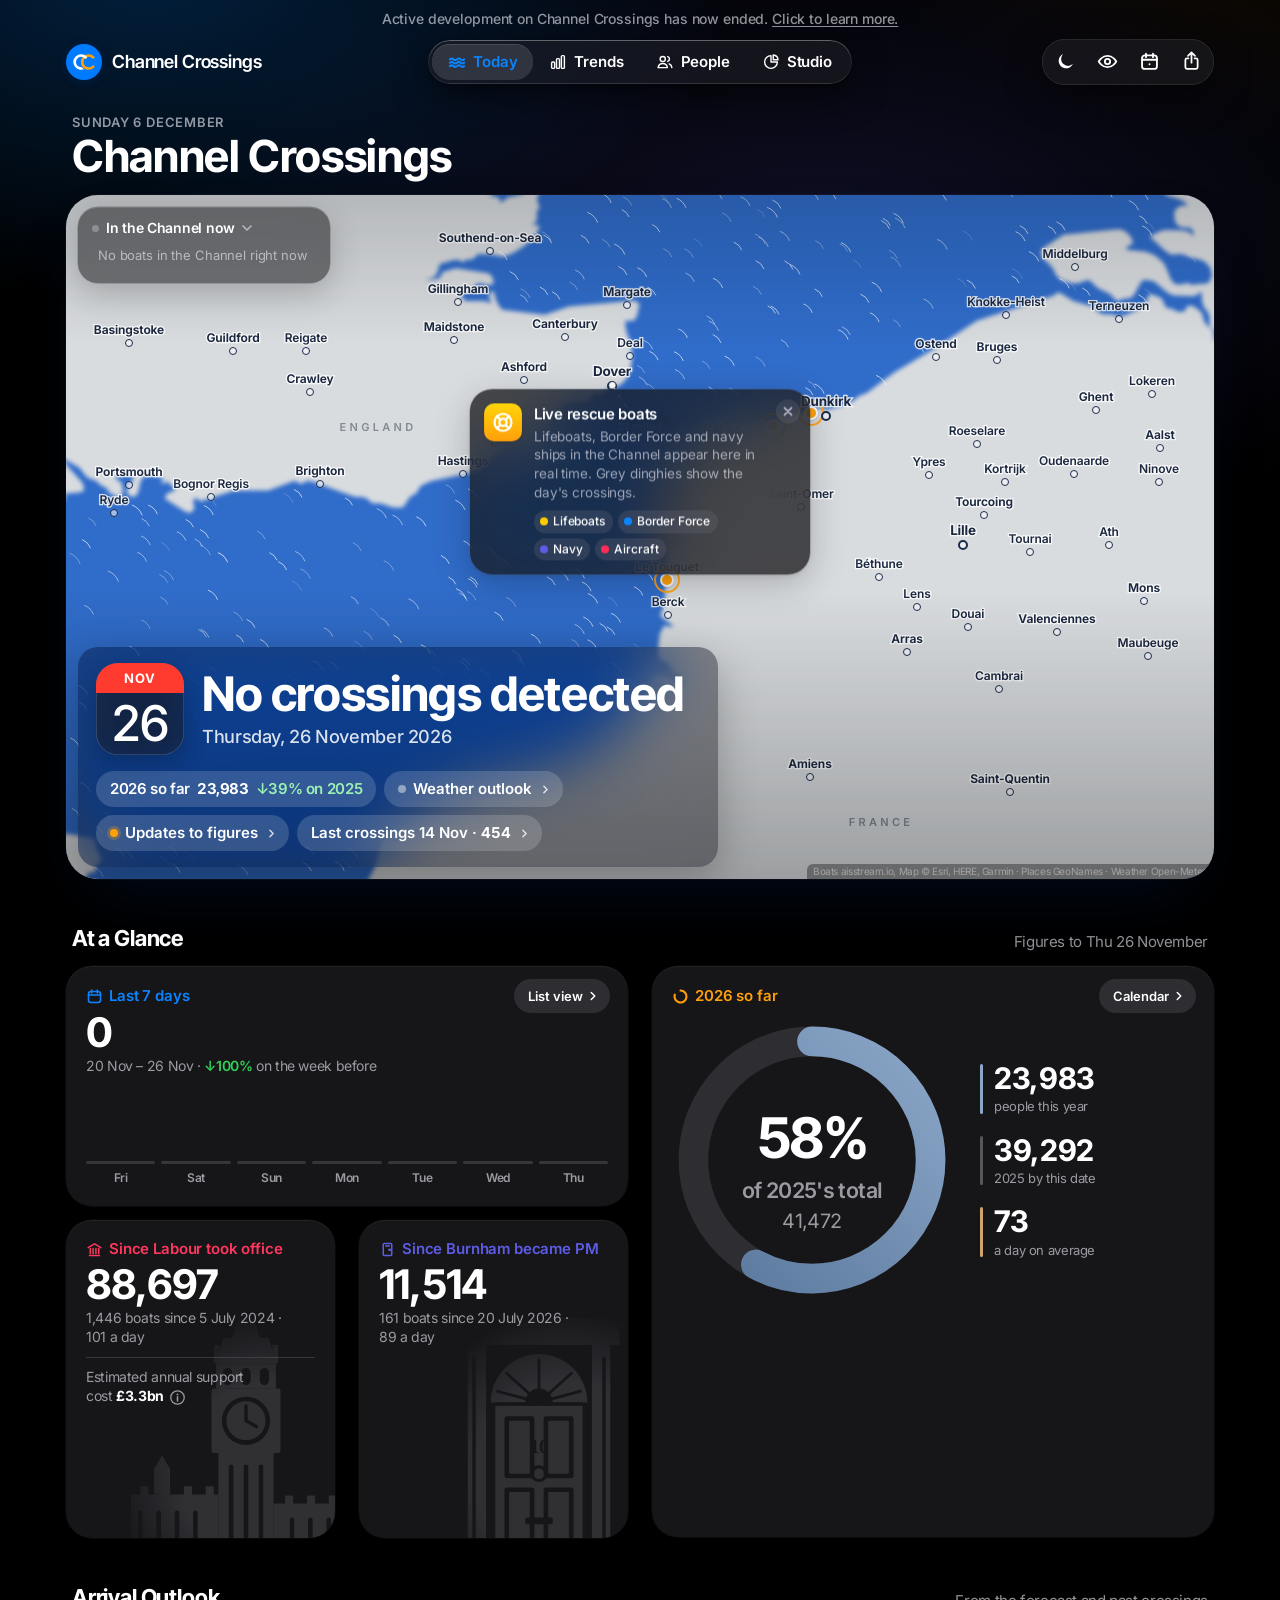
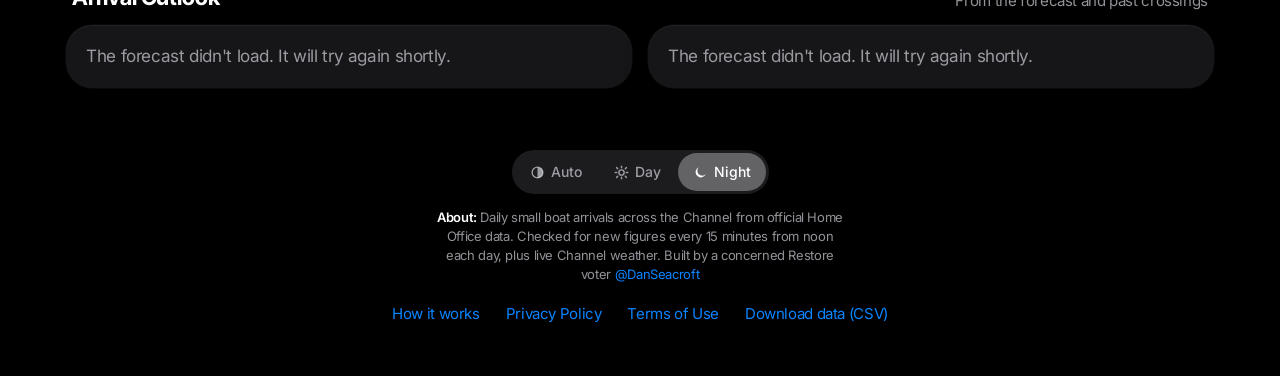
==== commit 89ef9b0f: "Update crossing figures" ====
--- a/index.html
+++ b/index.html
@@ -14,7 +14,7 @@
 <link rel="preload" href="vendor/leaflet/leaflet.js" as="script">
 <link rel="preload" href="vendor/inter/inter-latin.woff2" as="font" type="font/woff2" crossorigin>
 <link rel="preload" href="vendor/inter-tight/inter-tight-latin.woff2" as="font" type="font/woff2" crossorigin>
-<meta name="description" content="No small boat crossings of the Channel were detected on Wed 25 November. 2026 so far: 23,983. Daily Home Office figures, a migrant tracker.">
+<meta name="description" content="No small boat crossings of the Channel were detected on Thu 26 November. 2026 so far: 23,983. Daily Home Office figures, a migrant tracker.">
 <meta name="robots" content="max-image-preview:large">
 <meta name="format-detection" content="telephone=no">
 <meta name="mobile-web-app-capable" content="yes">
@@ -28,14 +28,14 @@
 <meta property="og:title" content="Channel Crossings: daily small boat arrivals">
 <meta property="og:description" content="How many people crossed the Channel in small boats yesterday? Daily Home Office figures, records and live Channel conditions.">
 <meta property="og:url" content="https://channelcrossings.world/">
-<meta property="og:image" content="https://channelcrossings.world/og-image.png?v=2026-11-25">
+<meta property="og:image" content="https://channelcrossings.world/og-image.png?v=2026-11-26">
 <meta property="og:image:width" content="1200">
 <meta property="og:image:height" content="630">
 <meta property="og:image:alt" content="Channel Crossings logo with the latest daily arrivals figure">
 <meta name="twitter:card" content="summary_large_image">
 <meta name="twitter:title" content="Channel Crossings: daily small boat arrivals">
 <meta name="twitter:description" content="Daily Home Office figures for small boat arrivals, with records and live Channel conditions.">
-<meta name="twitter:image" content="https://channelcrossings.world/og-image.png?v=2026-11-25">
+<meta name="twitter:image" content="https://channelcrossings.world/og-image.png?v=2026-11-26">
 <link rel="canonical" href="https://channelcrossings.world/">
 <!-- Tells Google this page is a daily dataset. The dates are kept current by scripts/update.py -->
 <script type="application/ld+json">
@@ -58,9 +58,9 @@
   "isAccessibleForFree": true,
   "keywords": ["small boat crossings", "Channel crossings", "small boat arrivals", "migrant crossings", "boat crossing figures", "English Channel", "small boats", "migration", "UK", "Home Office", "daily statistics"],
   "creator": {"@type": "Organization", "name": "Channel Crossings", "url": "https://channelcrossings.world/", "email": "x.chancrossings@gmail.com"},
-  "temporalCoverage": "2018-01-01/2026-11-25",
+  "temporalCoverage": "2018-01-01/2026-11-26",
   "spatialCoverage": "English Channel, United Kingdom",
-  "dateModified": "2026-11-25",
+  "dateModified": "2026-11-26",
   "distribution": [{"@type": "DataDownload", "encodingFormat": "text/csv", "contentUrl": "https://channelcrossings.world/data.csv"}]
 }
 </script>
@@ -1653,7 +1653,7 @@
 
     <div class="hero-in">
       <div class="kicker" id="heroKicker" hidden></div>
-      <div class="hero-quiet"><div class="cal" aria-hidden="true"><span id="hqMon">Nov</span><b id="hqDay">25</b></div><div aria-hidden="true"><div class="hq-t"><span class="num" id="heroNum"></span><span id="hqT">No crossings detected</span></div><div class="hq-s" id="heroSub">Wednesday, 25 November 2026</div></div></div><span class="sr" id="heroSr" aria-live="polite">No crossings detected for Wednesday, 25 November 2026</span>
+      <div class="hero-quiet"><div class="cal" aria-hidden="true"><span id="hqMon">Nov</span><b id="hqDay">26</b></div><div aria-hidden="true"><div class="hq-t"><span class="num" id="heroNum"></span><span id="hqT">No crossings detected</span></div><div class="hq-s" id="heroSub">Thursday, 26 November 2026</div></div></div><span class="sr" id="heroSr" aria-live="polite">No crossings detected for Thursday, 26 November 2026</span>
       <div class="hero-chips">
         <a class="chip chip-rep" id="chipRep" target="_blank" rel="noopener" hidden><i class="rep"></i><span>Crossings reported today</span><svg viewBox="0 0 24 24" fill="none" stroke="currentColor" stroke-width="2.6" stroke-linecap="round" stroke-linejoin="round" aria-hidden="true"><path d="M9 6l6 6-6 6"/></svg></a>
         <span class="chip" id="chipYear" hidden></span>
